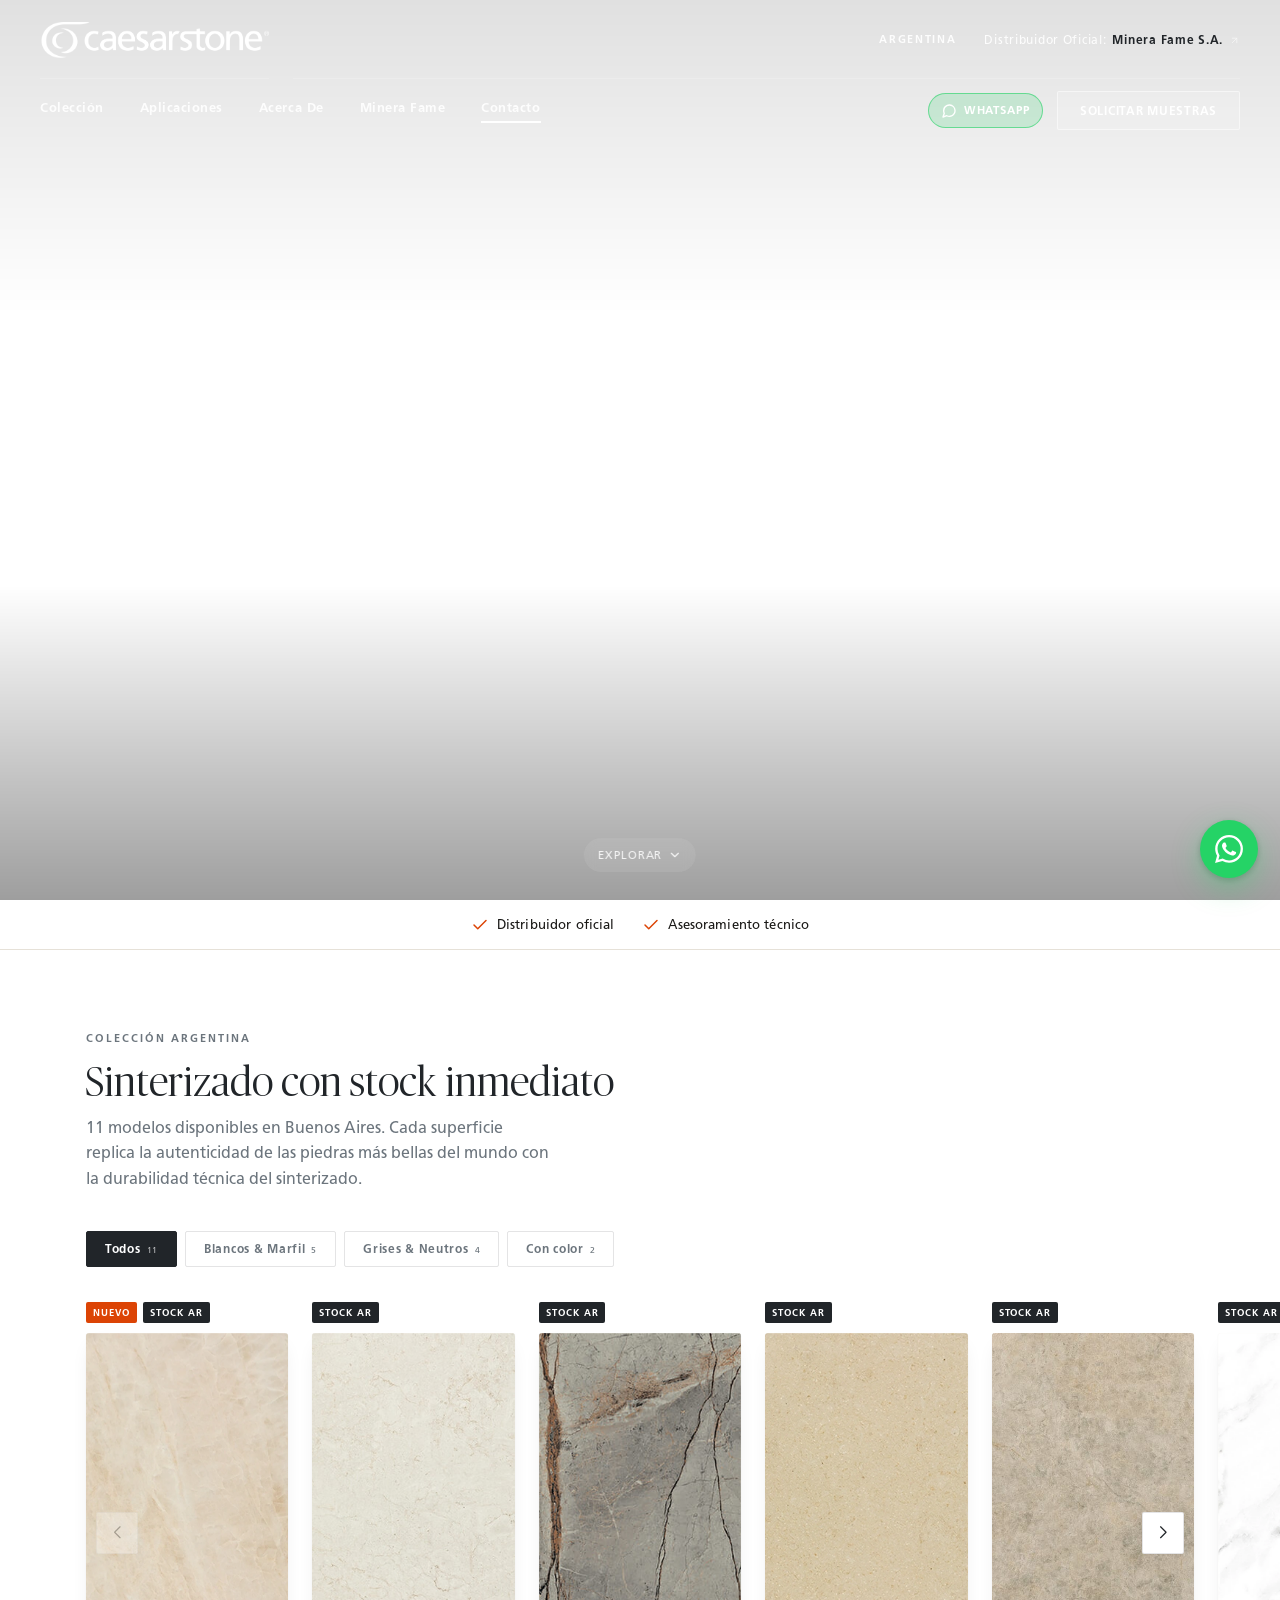
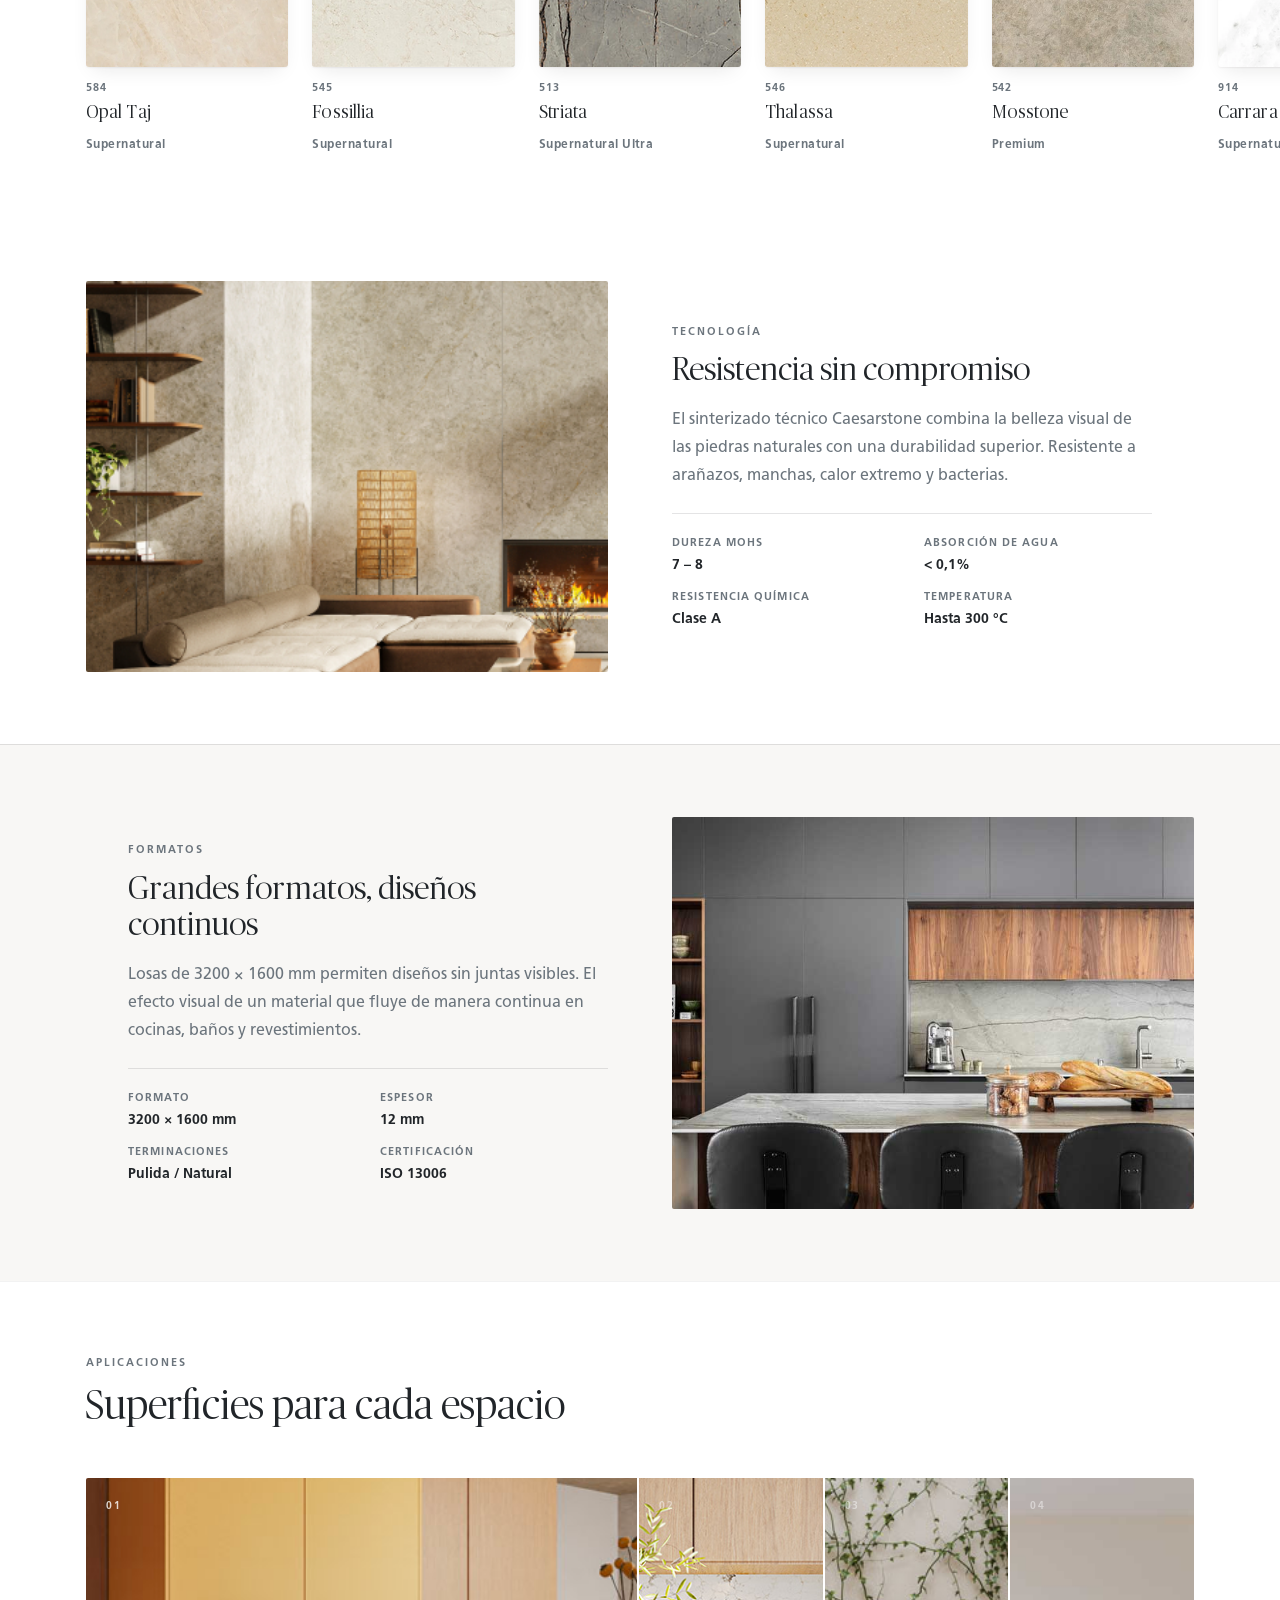
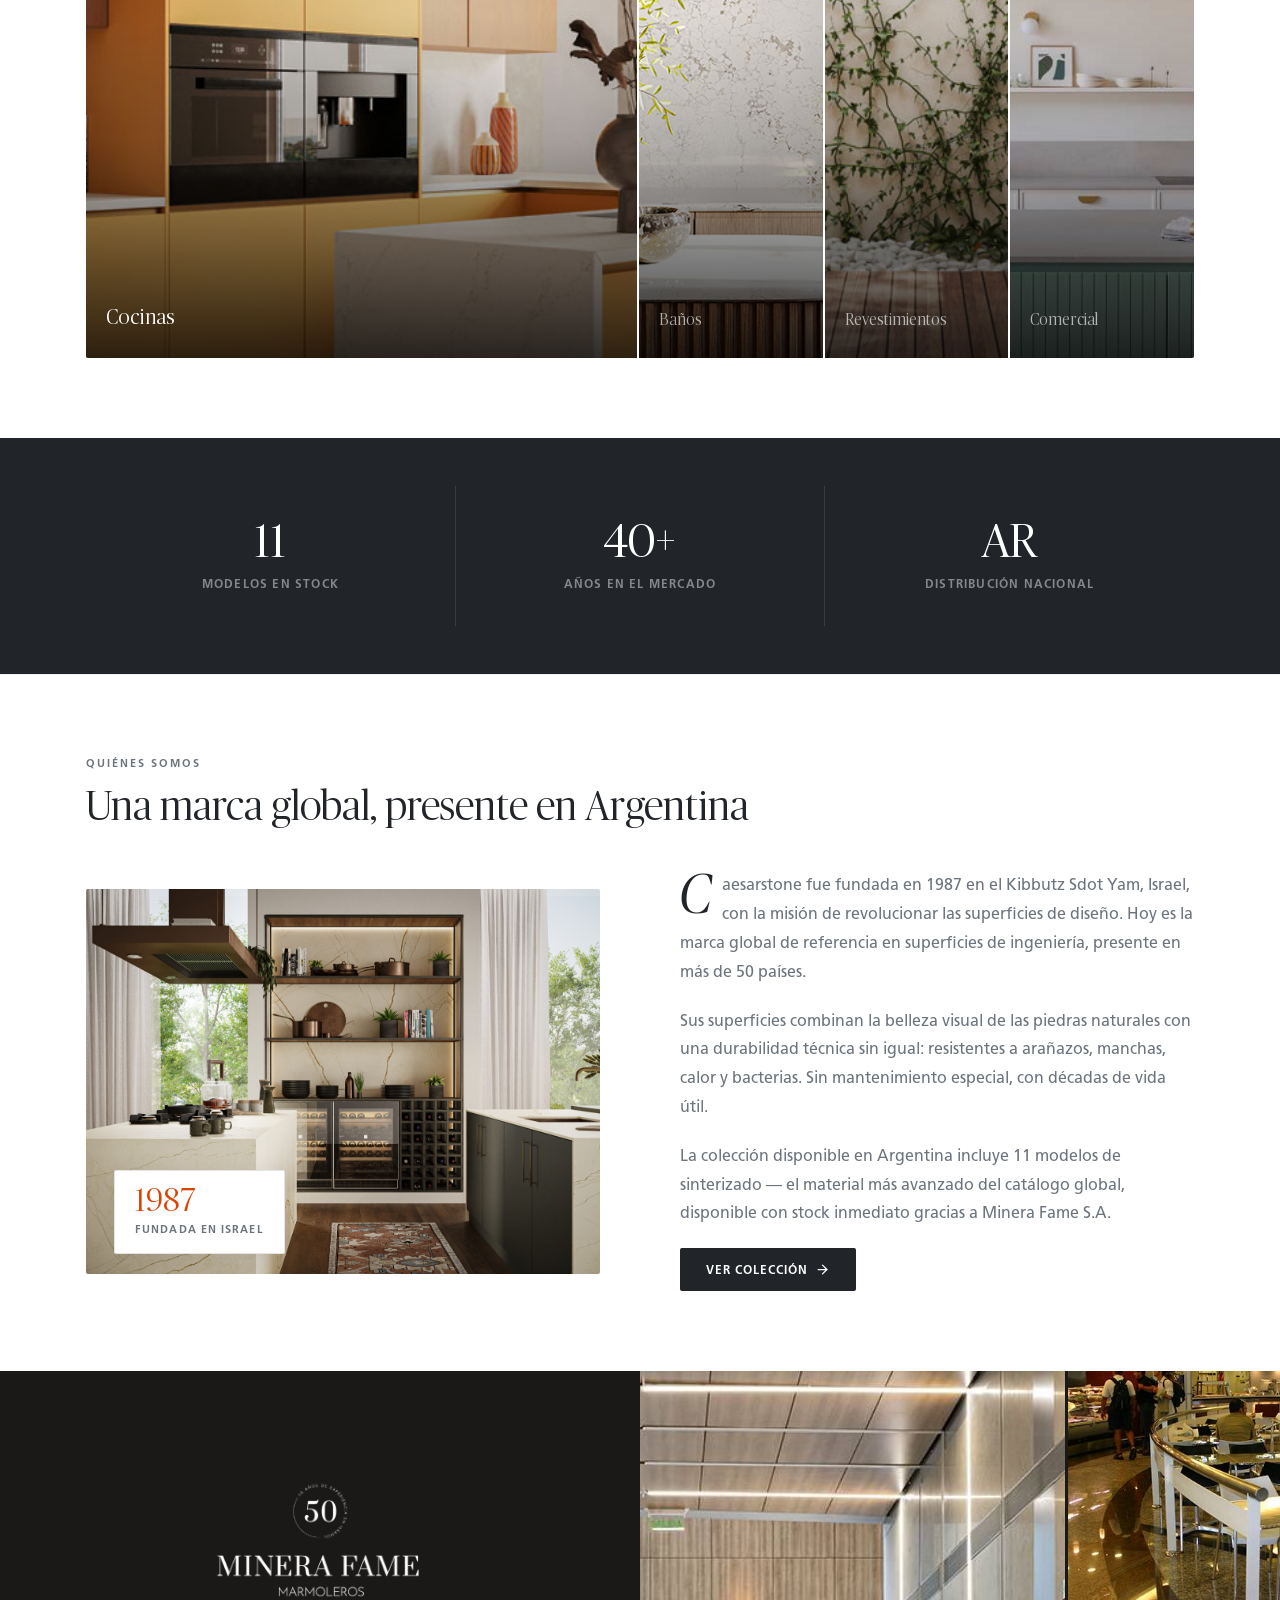
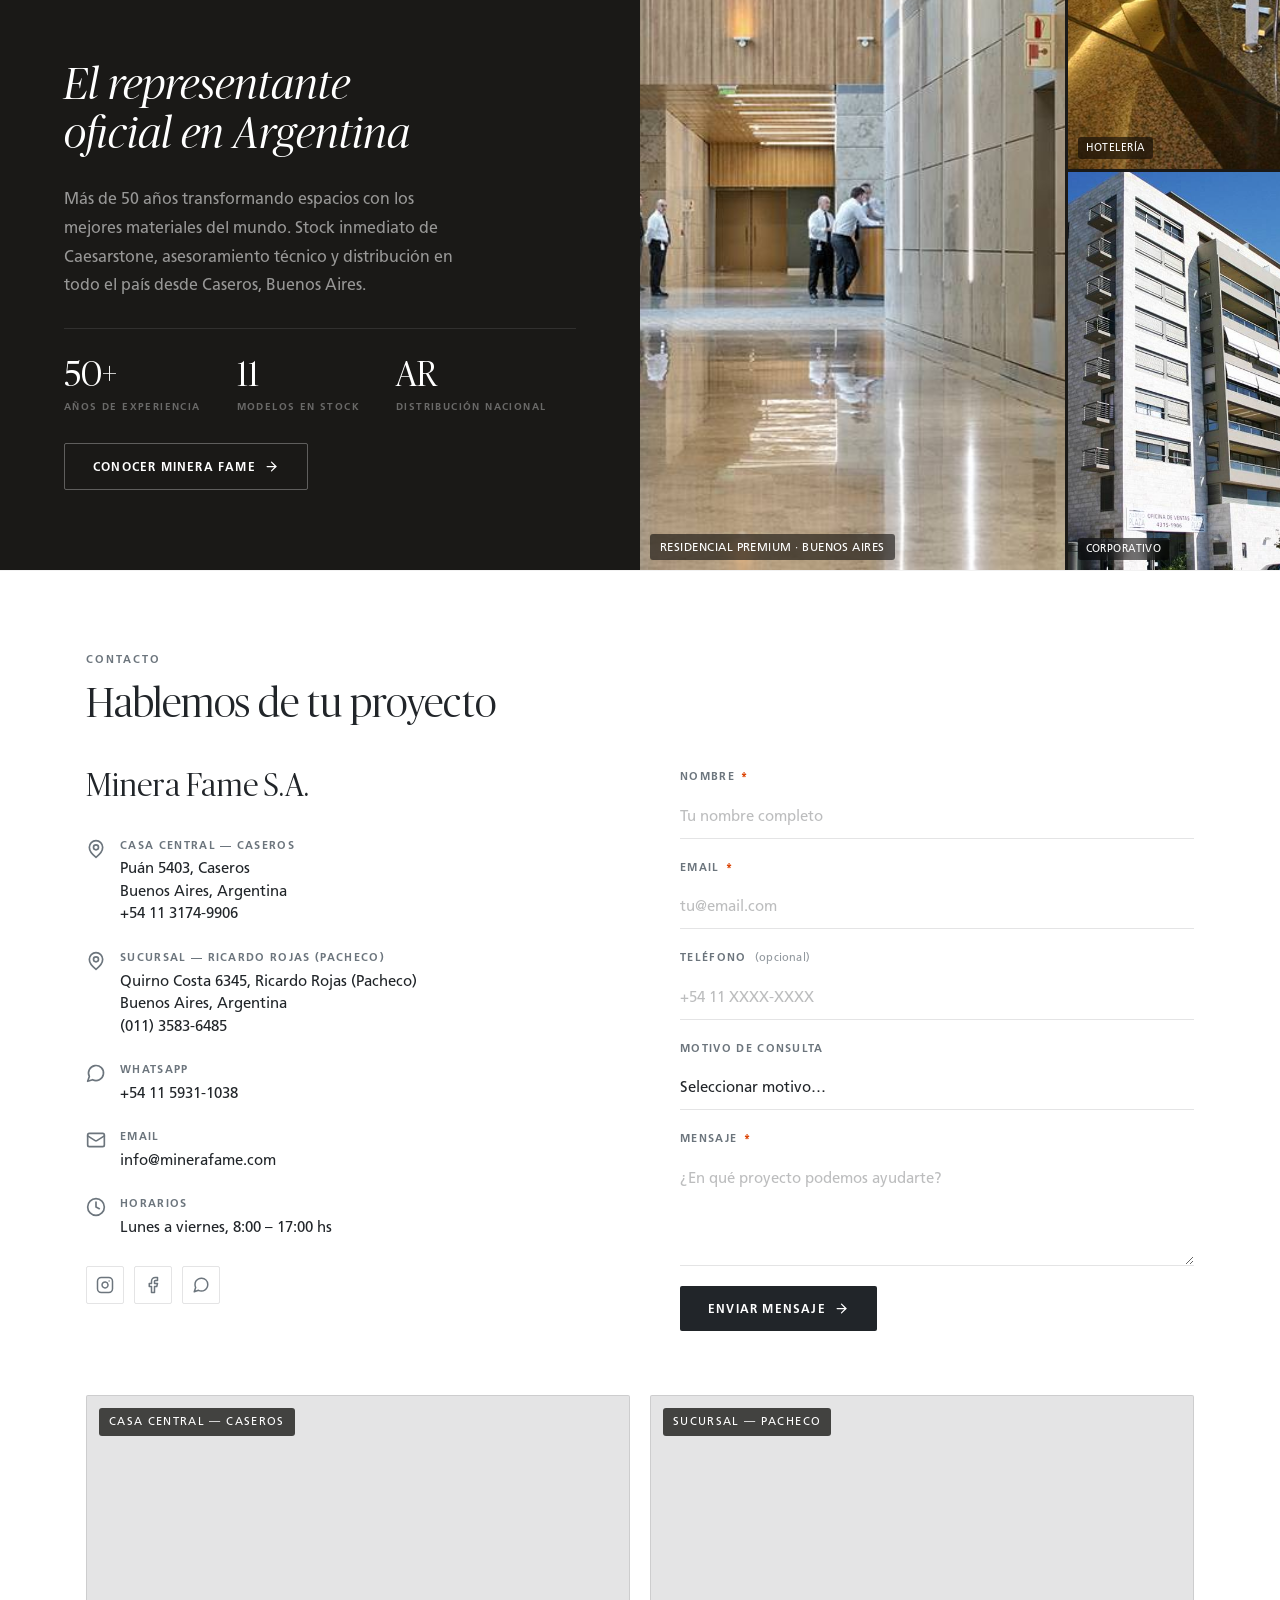
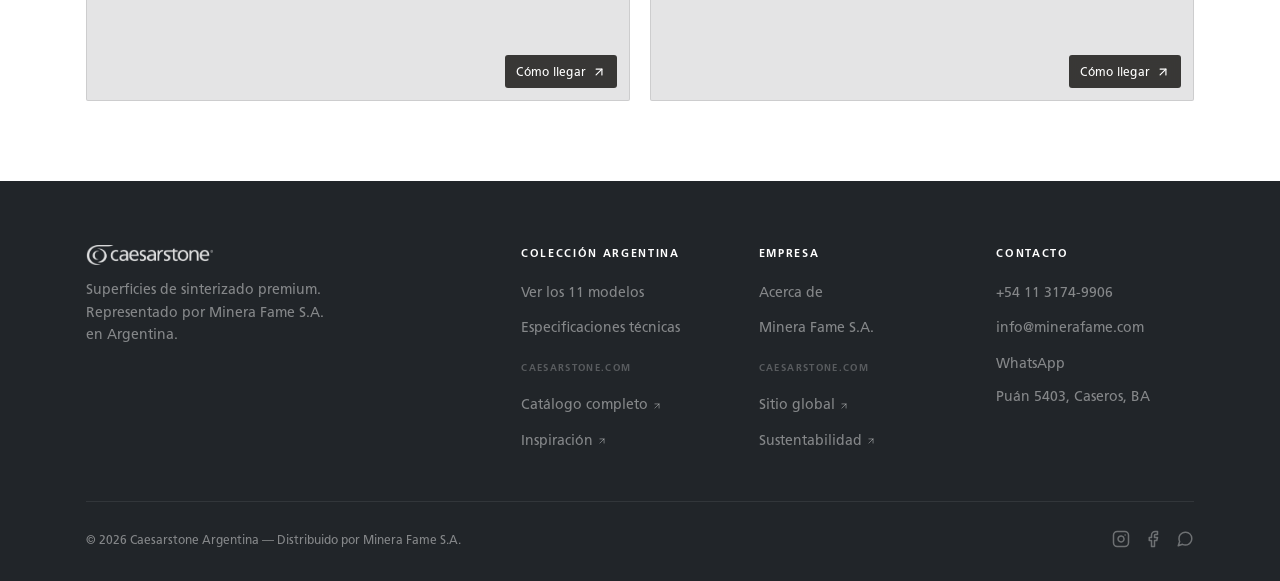
==== index.html @ ba65032e "feat(cms): F1.4/F1.7 data-edit attrs en secciones clave + refactor minera-fame.js CS (index.html): -" ====
<!DOCTYPE html>
<html lang="es">
<head>
  <meta charset="UTF-8">
  <meta name="viewport" content="width=device-width, initial-scale=1.0">
  <title>Caesarstone Argentina — Sinterizado Premium | Minera Fame</title>
  <meta name="description" content="Representante oficial de Caesarstone en Argentina. 11 modelos de sinterizado con stock inmediato. Distribuido por Minera Fame S.A., Buenos Aires.">

  <!-- Canonical -->
  <link rel="canonical" href="https://caesarstone.com.ar/">

  <!-- Open Graph -->
  <meta property="og:site_name" content="Caesarstone Argentina">
  <meta property="og:title" content="Caesarstone Argentina — Sinterizado Premium">
  <meta property="og:description" content="11 modelos de sinterizado Caesarstone con stock inmediato en Buenos Aires. Distribuido por Minera Fame S.A.">
  <meta property="og:type" content="website">
  <meta property="og:url" content="https://caesarstone.com.ar/">
  <meta property="og:image" content="https://caesarstone.com.ar/assets/og/og-caesarstone.jpg">
  <meta property="og:image:width" content="1200">
  <meta property="og:image:height" content="630">
  <meta property="og:image:alt" content="Caesarstone Argentina — Sinterizado Premium">
  <meta property="og:locale" content="es_AR">

  <!-- Twitter Card -->
  <meta name="twitter:card" content="summary_large_image">
  <meta name="twitter:title" content="Caesarstone Argentina — Sinterizado Premium">
  <meta name="twitter:description" content="11 modelos con stock inmediato en Buenos Aires. Distribuido por Minera Fame S.A.">
  <meta name="twitter:image" content="https://caesarstone.com.ar/assets/og/og-caesarstone.jpg">

  <!-- Theme -->
  <meta name="theme-color" content="#1a1917">

  <!-- Favicon -->
  <link rel="icon" href="assets/logos/favicon.svg" type="image/svg+xml">
  <link rel="apple-touch-icon" href="assets/logos/favicon.svg">

  <!-- Preconnect to CDN -->
  <link rel="preconnect" href="https://cdn.jsdelivr.net" crossorigin>
  <link rel="dns-prefetch" href="https://player.vimeo.com">

  <!-- Preload -->
  <link rel="preload" as="font" href="assets/fonts/frutiger-pro/FrutigerLTPro-Roman.woff2" type="font/woff2" crossorigin>
  <link rel="preload" as="font" href="assets/fonts/publico-banner/PublicoBanner.woff2" type="font/woff2" crossorigin>
  <link rel="preload" as="image" href="assets/hero/about-caesarstone.jpg" media="(max-width: 768px)">

  <!-- Swiper CSS -->
  <link rel="stylesheet" href="https://cdn.jsdelivr.net/npm/swiper@11/swiper-bundle.min.css">

  <!-- Custom CSS -->
  <link rel="stylesheet" href="css/styles.css">

  <!-- Schema.org -->
  <script type="application/ld+json">
  {
    "@context": "https://schema.org",
    "@type": "LocalBusiness",
    "name": "Caesarstone Argentina",
    "alternateName": "Minera Fame S.A. — Distribuidor oficial Caesarstone",
    "description": "Representante oficial de Caesarstone en Argentina. 11 modelos de sinterizado premium con stock inmediato.",
    "url": "https://caesarstone.com.ar",
    "logo": "https://caesarstone.com.ar/assets/logos/caesarstone-logo.png",
    "image": "https://caesarstone.com.ar/assets/hero/hero-wildtaj.webp",
    "telephone": "+54-11-5931-1038",
    "email": "info@minerafame.com",
    "priceRange": "$$$",
    "address": {
      "@type": "PostalAddress",
      "streetAddress": "Puán 5403",
      "addressLocality": "Caseros",
      "addressRegion": "Buenos Aires",
      "postalCode": "B1678",
      "addressCountry": "AR"
    },
    "geo": {
      "@type": "GeoCoordinates",
      "latitude": -34.601,
      "longitude": -58.562
    },
    "openingHoursSpecification": [{
      "@type": "OpeningHoursSpecification",
      "dayOfWeek": ["Monday","Tuesday","Wednesday","Thursday","Friday"],
      "opens": "08:00",
      "closes": "17:00"
    }],
    "sameAs": [
      "https://www.instagram.com/marmoleriaminerafame",
      "https://www.facebook.com/MineraFame"
    ]
  }
  </script>

  <!-- Schema.org ItemList — catálogo de 11 modelos Caesarstone -->
  <script type="application/ld+json">
  {
    "@context": "https://schema.org",
    "@type": "ItemList",
    "name": "Catálogo Caesarstone Argentina",
    "description": "11 modelos de sinterizado Caesarstone disponibles con stock inmediato",
    "numberOfItems": 11,
    "itemListElement": [
      { "@type": "ListItem", "position": 1,  "name": "Opal Taj" },
      { "@type": "ListItem", "position": 2,  "name": "Fossillia" },
      { "@type": "ListItem", "position": 3,  "name": "Striata" },
      { "@type": "ListItem", "position": 4,  "name": "Thalassa" },
      { "@type": "ListItem", "position": 5,  "name": "Mosstone" },
      { "@type": "ListItem", "position": 6,  "name": "Carrara Ice" },
      { "@type": "ListItem", "position": 7,  "name": "Isobellia" },
      { "@type": "ListItem", "position": 8,  "name": "Lithic Coin" },
      { "@type": "ListItem", "position": 9,  "name": "Lithic Latte" },
      { "@type": "ListItem", "position": 10, "name": "Beige Ciment" },
      { "@type": "ListItem", "position": 11, "name": "Calcutta Borghini" }
    ]
  }
  </script>

  <!-- Breadcrumb schema -->
  <script type="application/ld+json">
  {
    "@context": "https://schema.org",
    "@type": "BreadcrumbList",
    "itemListElement": [
      { "@type": "ListItem", "position": 1, "name": "Inicio", "item": "https://caesarstone.com.ar/" }
    ]
  }
  </script>
</head>
<body>

<!-- Skip link para accesibilidad -->
<a href="#main-content" class="skip-link">Saltar al contenido</a>

<!-- ── SVG SPRITE (inline) ──────────────────────────────────────────────────── -->
<svg xmlns="http://www.w3.org/2000/svg" style="display:none" aria-hidden="true">
  <symbol id="map-pin" viewBox="0 0 24 24" fill="none" stroke="currentColor" stroke-width="2" stroke-linecap="round" stroke-linejoin="round"><path d="M20 10c0 6-8 12-8 12s-8-6-8-12a8 8 0 0 1 16 0Z"/><circle cx="12" cy="10" r="3"/></symbol>
  <symbol id="phone" viewBox="0 0 24 24" fill="none" stroke="currentColor" stroke-width="2" stroke-linecap="round" stroke-linejoin="round"><path d="M22 16.92v3a2 2 0 0 1-2.18 2 19.79 19.79 0 0 1-8.63-3.07A19.5 19.5 0 0 1 4.69 12 19.79 19.79 0 0 1 1.61 3.36 2 2 0 0 1 3.6 1h3a2 2 0 0 1 2 1.72c.127.96.361 1.903.7 2.81a2 2 0 0 1-.45 2.11L7.91 8.6a16 16 0 0 0 6.29 6.29l.96-.96a2 2 0 0 1 2.11-.45c.907.339 1.85.573 2.81.7A2 2 0 0 1 22 16.92z"/></symbol>
  <symbol id="message-circle" viewBox="0 0 24 24" fill="none" stroke="currentColor" stroke-width="2" stroke-linecap="round" stroke-linejoin="round"><path d="M7.9 20A9 9 0 1 0 4 16.1L2 22Z"/></symbol>
  <symbol id="mail" viewBox="0 0 24 24" fill="none" stroke="currentColor" stroke-width="2" stroke-linecap="round" stroke-linejoin="round"><rect width="20" height="16" x="2" y="4" rx="2"/><path d="m22 7-8.97 5.7a1.94 1.94 0 0 1-2.06 0L2 7"/></symbol>
  <symbol id="clock" viewBox="0 0 24 24" fill="none" stroke="currentColor" stroke-width="2" stroke-linecap="round" stroke-linejoin="round"><circle cx="12" cy="12" r="10"/><polyline points="12 6 12 12 16 14"/></symbol>
  <symbol id="instagram" viewBox="0 0 24 24" fill="none" stroke="currentColor" stroke-width="2" stroke-linecap="round" stroke-linejoin="round"><rect width="20" height="20" x="2" y="2" rx="5" ry="5"/><path d="M16 11.37A4 4 0 1 1 12.63 8 4 4 0 0 1 16 11.37z"/><line x1="17.5" x2="17.51" y1="6.5" y2="6.5"/></symbol>
  <symbol id="facebook" viewBox="0 0 24 24" fill="none" stroke="currentColor" stroke-width="2" stroke-linecap="round" stroke-linejoin="round"><path d="M18 2h-3a5 5 0 0 0-5 5v3H7v4h3v8h4v-8h3l1-4h-4V7a1 1 0 0 1 1-1h3z"/></symbol>
  <symbol id="arrow-right" viewBox="0 0 24 24" fill="none" stroke="currentColor" stroke-width="2" stroke-linecap="round" stroke-linejoin="round"><path d="M5 12h14"/><path d="m12 5 7 7-7 7"/></symbol>
  <symbol id="arrow-up-right" viewBox="0 0 24 24" fill="none" stroke="currentColor" stroke-width="2" stroke-linecap="round" stroke-linejoin="round"><path d="M7 17 17 7"/><path d="M7 7h10v10"/></symbol>
  <symbol id="check" viewBox="0 0 24 24" fill="none" stroke="currentColor" stroke-width="2" stroke-linecap="round" stroke-linejoin="round"><path d="M20 6 9 17l-5-5"/></symbol>
  <symbol id="x" viewBox="0 0 24 24" fill="none" stroke="currentColor" stroke-width="2" stroke-linecap="round" stroke-linejoin="round"><path d="M18 6 6 18"/><path d="m6 6 12 12"/></symbol>
  <symbol id="menu" viewBox="0 0 24 24" fill="none" stroke="currentColor" stroke-width="2" stroke-linecap="round" stroke-linejoin="round"><line x1="4" x2="20" y1="12" y2="12"/><line x1="4" x2="20" y1="6" y2="6"/><line x1="4" x2="20" y1="18" y2="18"/></symbol>
  <symbol id="whatsapp" viewBox="0 0 24 24" fill="none" stroke="currentColor" stroke-width="2" stroke-linecap="round" stroke-linejoin="round"><path d="M21 11.5a8.38 8.38 0 0 1-.9 3.8 8.5 8.5 0 0 1-7.6 4.7 8.38 8.38 0 0 1-3.8-.9L3 21l1.9-5.7a8.38 8.38 0 0 1-.9-3.8 8.5 8.5 0 0 1 4.7-7.6 8.38 8.38 0 0 1 3.8-.9h.5a8.48 8.48 0 0 1 8 8v.5z"/></symbol>
  <symbol id="chevron-down" viewBox="0 0 24 24" fill="none" stroke="currentColor" stroke-width="2" stroke-linecap="round" stroke-linejoin="round"><path d="m6 9 6 6 6-6"/></symbol>
  <symbol id="maximize" viewBox="0 0 24 24" fill="none" stroke="currentColor" stroke-width="2" stroke-linecap="round" stroke-linejoin="round"><path d="M3 9V5a2 2 0 0 1 2-2h4"/><path d="M21 9V5a2 2 0 0 0-2-2h-4"/><path d="M3 15v4a2 2 0 0 0 2 2h4"/><path d="M21 15v4a2 2 0 0 1-2 2h-4"/></symbol>
</svg>

<!-- ── HEADER ────────────────────────────────────────────────────────────────── -->
<header id="header-wrapper" class="headroom headroom--top" role="banner">
  <div id="header">

    <!-- Row 1 left: logo -->
    <div id="header-logo">
      <a href="index.html" class="logo-link" aria-label="Caesarstone Argentina — Inicio">
        <img src="assets/logos/caesarstone-logo.png" alt="caesarstone" class="logo-full" height="26">
      </a>
    </div>

    <!-- Row 1 right: region + partner -->
    <div id="header-general">
      <span class="header-region-badge" data-edit="header.regionBadge">Argentina</span>
      <a class="header-partner-link" data-edit-bind-href="header.partnerLink.href">
        <span data-edit="header.partnerLink.prefix">Distribuidor Oficial:</span>
        <strong data-edit="header.partnerLink.name">Minera Fame S.A.</strong>
        <svg width="11" height="11" aria-hidden="true"><use href="#arrow-up-right"/></svg>
      </a>
    </div>

    <!-- Row 2: main nav + actions -->
    <div id="header-main">
      <nav class="header-nav" aria-label="Navegación principal">
        <a href="#coleccion">Colección</a>
        <a href="#aplicaciones">Aplicaciones</a>
        <a href="#acerca">Acerca de</a>
        <a href="minera-fame.html">Minera Fame</a>
        <a href="#contacto">Contacto</a>
      </nav>
      <div class="header-actions">
        <a target="_blank" rel="noopener" class="btn-header-wa" aria-label="WhatsApp" data-edit-bind-href="header.ctaWhatsapp.href">
          <svg width="16" height="16" aria-hidden="true"><use href="#whatsapp"/></svg>
          <span data-edit="header.ctaWhatsapp.label">WhatsApp</span>
        </a>
        <a class="btn-header-cta" data-edit="header.ctaPrimary.label" data-edit-bind-href="header.ctaPrimary.href">Solicitar muestras</a>
      </div>
    </div>

    <!-- Mobile toggle -->
    <button class="btn" id="mobile-toggle" aria-label="Abrir menú" aria-expanded="false" aria-controls="header-main">
      <svg width="22" height="22"><use href="#menu"/></svg>
    </button>

  </div>
</header>

<!-- ── HERO (Swiper) ─────────────────────────────────────────────────────────── -->
<main id="main-content" role="main">

<section id="hero" aria-label="Introducción">
  <div class="swiper hero-swiper">
    <div class="swiper-wrapper">

      <!-- Slide 1: Video Vimeo 1099102411 (desktop) + MP4 Drive (mobile) -->
      <div class="swiper-slide">
        <div class="hero-slide-bg video-bg">
          <img class="hero-mobile-img" src="assets/hero/about-caesarstone.jpg" width="1778" height="1000" alt="" aria-hidden="true">
          <iframe
            src="https://player.vimeo.com/video/1099102411?background=1&autoplay=1&loop=1&muted=1&playsinline=1"
            frameborder="0"
            allow="autoplay; fullscreen; picture-in-picture"
            title="Caesarstone sinterizado"
            aria-hidden="true"></iframe>
        </div>
        <div class="hold-container">
          <div class="hold-wrapper container">
            <div class="content-layer">
              <div class="content-layer-text">
                <span class="hero-eyebrow-label">Colección Sinterizado</span>
                <div class="title-text">Diseñado<br>para durar</div>
                <a href="#coleccion" class="btn-framed">
                  Ver los 11 modelos
                  <svg width="14" height="14"><use href="#arrow-right"/></svg>
                </a>
              </div>
            </div>
          </div>
        </div>
      </div>

      <!-- Slide 2: Video Vimeo 1091739592 -->
      <div class="swiper-slide">
        <div class="hero-slide-bg video-bg">
          <img class="hero-mobile-img" src="assets/hero/onyxa-render.jpg" width="1920" height="1080" alt="" aria-hidden="true">
          <iframe
            src="https://player.vimeo.com/video/1091739592?background=1&autoplay=1&loop=1&muted=1&playsinline=1"
            frameborder="0"
            allow="autoplay; fullscreen; picture-in-picture"
            title="Caesarstone espacios"
            loading="lazy"
            aria-hidden="true"></iframe>
        </div>
        <div class="hold-container">
          <div class="hold-wrapper container">
            <div class="content-layer">
              <div class="content-layer-text">
                <span class="hero-eyebrow-label">Stock inmediato en Argentina</span>
                <div class="title-text">11 modelos<br>en catálogo</div>
                <a href="#coleccion" class="btn-framed">
                  Ver la colección
                  <svg width="14" height="14"><use href="#arrow-right"/></svg>
                </a>
              </div>
            </div>
          </div>
        </div>
      </div>

      <!-- Slide 3: Imagen fija caesarstone.com -->
      <div class="swiper-slide">
        <div class="hero-slide-bg">
          <img src="assets/hero/ambient-kitchen-1.jpg" alt="Cocina con sinterizado Caesarstone" loading="lazy">
        </div>
        <div class="hold-container">
          <div class="hold-wrapper container">
            <div class="content-layer">
              <div class="content-layer-text">
                <span class="hero-eyebrow-label">Sinterizado técnico premium</span>
                <div class="title-text">La belleza<br>de la piedra</div>
                <a href="#acerca" class="btn-framed">
                  Ver la tecnología
                  <svg width="14" height="14"><use href="#arrow-right"/></svg>
                </a>
              </div>
            </div>
          </div>
        </div>
      </div>

    </div><!-- /swiper-wrapper -->
    <div class="swiper-pagination"></div>
    <div class="swiper-button-next" aria-label="Slide siguiente"></div>
    <div class="swiper-button-prev" aria-label="Slide anterior"></div>
  </div>
  <a href="#coleccion" class="hero-scroll-hint" aria-label="Bajar a la colección">
    <span data-edit="hero.scrollHint">Explorar</span>
    <svg width="14" height="14" aria-hidden="true"><use href="#chevron-down"/></svg>
  </a>
</section>

<!-- ── TRUST STRIP ─────────────────────────────────────────────────────────── -->
<div class="trust-strip" aria-label="Por qué elegirnos">
  <div class="container trust-strip-inner">
    <div class="trust-item">
      <svg width="18" height="18" aria-hidden="true"><use href="#check"/></svg>
      <span data-edit="trustStrip[0].label">Distribuidor oficial</span>
    </div>
    <div class="trust-item">
      <svg width="18" height="18" aria-hidden="true"><use href="#check"/></svg>
      <span data-edit="trustStrip[1].label">Asesoramiento técnico</span>
    </div>
  </div>
</div>

<!-- ── SLIDER SAMPLES (catálogo de 11 modelos) ───────────────────────────────── -->
<section class="slider-samples" id="coleccion" aria-labelledby="coleccion-title">
  <div class="container">

    <div class="section-header" data-reveal>
      <div class="section-eyebrow" data-edit="collection.eyebrow">Colección Argentina</div>
      <h2 class="section-title" id="coleccion-title" data-edit="collection.title">Sinterizado con stock inmediato</h2>
      <p class="section-desc" data-edit="collection.desc">11 modelos disponibles en Buenos Aires. Cada superficie replica la autenticidad de las piedras más bellas del mundo con la durabilidad técnica del sinterizado.</p>
    </div>

    <!-- Filter tabs -->
    <div class="filter-tabs" role="group" aria-label="Filtrar por tono" id="filter-tabs">
      <button class="filter-tab active" data-filter="all"     data-edit="collection.filters[0].label">Todos</button>
      <button class="filter-tab"        data-filter="blanco"  data-edit="collection.filters[1].label">Blancos &amp; Marfil</button>
      <button class="filter-tab"        data-filter="gris"    data-edit="collection.filters[2].label">Grises &amp; Neutros</button>
      <button class="filter-tab"        data-filter="color"   data-edit="collection.filters[3].label">Con color</button>
    </div>

    <!-- Product Swiper — populated by main.js -->
    <div class="swiper product-swiper" id="product-swiper-container">
      <div class="swiper-wrapper" id="product-swiper-wrapper">
        <!-- JS inserts .swiper-slide.stone here -->
      </div>
      <div class="swiper-button-next" aria-label="Productos siguientes"></div>
      <div class="swiper-button-prev" aria-label="Productos anteriores"></div>
    </div>

  </div>
</section>

<!-- ── IMAGE-PARAGRAPH: Características técnicas ────────────────────────────── -->
<div class="image-paragraph" id="aplicaciones">
  <div class="container">
    <div class="ip-row">
      <div class="ip-visual">
        <img src="assets/hero/hero-main.jpg" alt="Resistencia al uso diario" loading="lazy">
      </div>
      <div class="ip-content" data-reveal>
        <div class="section-eyebrow">Tecnología</div>
        <h2 class="ip-title">Resistencia sin compromiso</h2>
        <p class="ip-text">El sinterizado técnico Caesarstone combina la belleza visual de las piedras naturales con una durabilidad superior. Resistente a arañazos, manchas, calor extremo y bacterias.</p>
        <div class="ip-specs">
          <div>
            <div class="ip-spec-label">Dureza Mohs</div>
            <div class="ip-spec-value">7 – 8</div>
          </div>
          <div>
            <div class="ip-spec-label">Absorción de agua</div>
            <div class="ip-spec-value">&lt; 0,1%</div>
          </div>
          <div>
            <div class="ip-spec-label">Resistencia química</div>
            <div class="ip-spec-value">Clase A</div>
          </div>
          <div>
            <div class="ip-spec-label">Temperatura</div>
            <div class="ip-spec-value">Hasta 300 °C</div>
          </div>
        </div>
      </div>
    </div>
  </div>
</div>

<div class="image-paragraph image-paragraph--alt">
  <div class="container">
    <div class="ip-row reverse">
      <div class="ip-visual">
        <img src="assets/hero/ambient-2.jpg" alt="Formato gran escala" loading="lazy">
      </div>
      <div class="ip-content" data-reveal>
        <div class="section-eyebrow">Formatos</div>
        <h2 class="ip-title">Grandes formatos, diseños continuos</h2>
        <p class="ip-text">Losas de 3200 × 1600 mm permiten diseños sin juntas visibles. El efecto visual de un material que fluye de manera continua en cocinas, baños y revestimientos.</p>
        <div class="ip-specs">
          <div>
            <div class="ip-spec-label">Formato</div>
            <div class="ip-spec-value">3200 × 1600 mm</div>
          </div>
          <div>
            <div class="ip-spec-label">Espesor</div>
            <div class="ip-spec-value">12 mm</div>
          </div>
          <div>
            <div class="ip-spec-label">Terminaciones</div>
            <div class="ip-spec-value">Pulida / Natural</div>
          </div>
          <div>
            <div class="ip-spec-label">Certificación</div>
            <div class="ip-spec-value">ISO 13006</div>
          </div>
        </div>
      </div>
    </div>
  </div>
</div>

<!-- ── IMAGE-ACCORDION: Aplicaciones ────────────────────────────────────────── -->
<section class="image-accordion">
  <div class="container">
    <div class="section-header" data-reveal>
      <div class="section-eyebrow">Aplicaciones</div>
      <h2 class="section-title">Superficies para cada espacio</h2>
    </div>

    <div class="accordion-track" id="accordion-track">
      <div class="accordion-panel active">
        <img src="assets/hero/render-kitchen.jpg" alt="Cocinas" loading="lazy">
        <div class="accordion-panel-overlay">
          <div class="accordion-panel-label">Cocinas</div>
        </div>
        <div class="accordion-panel-number">01</div>
      </div>
      <div class="accordion-panel">
        <img src="assets/hero/ambient-4.jpg" alt="Baños" loading="lazy">
        <div class="accordion-panel-overlay">
          <div class="accordion-panel-label">Baños</div>
        </div>
        <div class="accordion-panel-number">02</div>
      </div>
      <div class="accordion-panel">
        <img src="assets/hero/render-space.jpg" alt="Revestimientos" loading="lazy">
        <div class="accordion-panel-overlay">
          <div class="accordion-panel-label">Revestimientos</div>
        </div>
        <div class="accordion-panel-number">03</div>
      </div>
      <div class="accordion-panel">
        <img src="assets/hero/ambient-3.jpg" alt="Comercial" loading="lazy">
        <div class="accordion-panel-overlay">
          <div class="accordion-panel-label">Comercial</div>
        </div>
        <div class="accordion-panel-number">04</div>
      </div>
    </div>
  </div>
</section>

<!-- ── STATS BAR ─────────────────────────────────────────────────────────────── -->
<div class="stats-bar" aria-label="Datos clave">
  <div class="container">
    <div class="stats-grid">
      <div class="stat-item">
        <div class="stat-value" data-count="11" data-suffix="">11</div>
        <div class="stat-label">Modelos en stock</div>
      </div>
      <div class="stat-item">
        <div class="stat-value" data-count="40" data-suffix="+">40+</div>
        <div class="stat-label">Años en el mercado</div>
      </div>
      <div class="stat-item">
        <div class="stat-value">AR</div>
        <div class="stat-label">Distribución nacional</div>
      </div>
    </div>
  </div>
</div>

<!-- ── ABOUT: Caesarstone ────────────────────────────────────────────────────── -->
<section class="about-section" id="acerca" aria-labelledby="about-title">
  <div class="container">
    <div class="section-header" data-reveal>
      <div class="section-eyebrow" data-edit="about.eyebrow">Quiénes somos</div>
      <h2 class="section-title" id="about-title" data-edit="about.title">Una marca global, presente en Argentina</h2>
    </div>

    <div class="about-grid">
      <div class="about-visual">
        <img data-edit="about.img.src" data-edit-bind-alt="about.img.alt" src="assets/hero/isobellia-render.jpg" alt="Superficies Caesarstone" loading="lazy">
        <div class="about-badge">
          <div class="about-badge-value" data-edit="about.badge.value">1987</div>
          <div class="about-badge-label" data-edit="about.badge.label">Fundada en Israel</div>
        </div>
      </div>

      <div class="about-text" data-reveal>
        <p data-edit="about.paragraphs[0]">Caesarstone fue fundada en 1987 en el Kibbutz Sdot Yam, Israel, con la misión de revolucionar las superficies de diseño. Hoy es la marca global de referencia en superficies de ingeniería, presente en más de 50 países.</p>
        <p data-edit="about.paragraphs[1]">Sus superficies combinan la belleza visual de las piedras naturales con una durabilidad técnica sin igual: resistentes a arañazos, manchas, calor y bacterias. Sin mantenimiento especial, con décadas de vida útil.</p>
        <p data-edit="about.paragraphs[2]">La colección disponible en Argentina incluye 11 modelos de sinterizado — el material más avanzado del catálogo global, disponible con stock inmediato gracias a Minera Fame S.A.</p>
        <a class="btn-dark mt-3" data-edit-bind-href="about.cta.href">
          <span data-edit="about.cta.label">Ver colección</span>
          <svg width="15" height="15"><use href="#arrow-right"/></svg>
        </a>
      </div>
    </div>
  </div>
</section>

<!-- ── PARTNER: Minera Fame ──────────────────────────────────────────────────── -->
<section class="partner-section" aria-labelledby="partner-title">
  <div class="partner-inner">

    <!-- Contenido izquierdo -->
    <div class="partner-content" data-reveal>
      <img class="partner-logo-img" loading="lazy" src="assets/logos/minera-fame-50.png" alt="Minera Fame S.A. — 50 años de experiencia" data-edit="partner.logo.src" data-edit-bind-alt="partner.logo.alt">
      <h2 class="partner-heading" id="partner-title" data-edit="partner.headingHtml" data-edit-html>
        El representante<br>oficial en Argentina
      </h2>
      <p class="partner-desc" data-edit="partner.desc">
        Más de 50 años transformando espacios con los mejores materiales del mundo. Stock inmediato de Caesarstone, asesoramiento técnico y distribución en todo el país desde Caseros, Buenos Aires.
      </p>
      <div class="partner-stats">
        <div class="partner-stat">
          <span class="partner-stat-value" data-edit="partner.stats[0].value">50+</span>
          <span class="partner-stat-label" data-edit="partner.stats[0].label">Años de experiencia</span>
        </div>
        <div class="partner-stat">
          <span class="partner-stat-value" data-edit="partner.stats[1].value">11</span>
          <span class="partner-stat-label" data-edit="partner.stats[1].label">Modelos en stock</span>
        </div>
        <div class="partner-stat">
          <span class="partner-stat-value" data-edit="partner.stats[2].value">AR</span>
          <span class="partner-stat-label" data-edit="partner.stats[2].label">Distribución nacional</span>
        </div>
      </div>
      <a class="partner-cta" data-edit-bind-href="partner.cta.href">
        <span data-edit="partner.cta.label">Conocer Minera Fame</span>
        <svg width="15" height="15"><use href="#arrow-right"/></svg>
      </a>
    </div>

    <!-- Mosaico de obras reales -->
    <div class="partner-mosaic">
      <figure class="partner-mosaic-main">
        <img src="assets/projects/w1.jpg" alt="Obra realizada por Minera Fame — Residencial premium" loading="lazy">
        <figcaption class="partner-mosaic-caption">Residencial premium · Buenos Aires</figcaption>
      </figure>
      <div class="partner-mosaic-side">
        <figure class="partner-mosaic-thumb">
          <img src="assets/projects/d3.jpg" alt="Obra realizada por Minera Fame — Hotelería" loading="lazy">
          <figcaption class="partner-mosaic-caption">Hotelería</figcaption>
        </figure>
        <figure class="partner-mosaic-thumb">
          <img src="assets/projects/w3.jpg" alt="Obra realizada por Minera Fame — Corporativo" loading="lazy">
          <figcaption class="partner-mosaic-caption">Corporativo</figcaption>
        </figure>
      </div>
    </div>

  </div>
</section>

<!-- ── CONTACTO ──────────────────────────────────────────────────────────────── -->
<section class="contact-section" id="contacto" aria-labelledby="contacto-title">
  <div class="container">
    <div class="section-header" data-reveal>
      <div class="section-eyebrow">Contacto</div>
      <h2 class="section-title" id="contacto-title">Hablemos de tu proyecto</h2>
    </div>

    <div class="contact-grid">
      <!-- Info -->
      <div data-reveal>
        <h3 class="contact-info-title">Minera Fame S.A.</h3>

        <div class="contact-item">
          <svg class="contact-icon" width="20" height="20"><use href="#map-pin"/></svg>
          <div>
            <div class="contact-label">Casa Central — Caseros</div>
            <div class="contact-value">
              Puán 5403, Caseros<br>
              Buenos Aires, Argentina<br>
              <a href="tel:+541131749906">+54 11 3174-9906</a>
            </div>
          </div>
        </div>

        <div class="contact-item">
          <svg class="contact-icon" width="20" height="20"><use href="#map-pin"/></svg>
          <div>
            <div class="contact-label">Sucursal — Ricardo Rojas (Pacheco)</div>
            <div class="contact-value">
              Quirno Costa 6345, Ricardo Rojas (Pacheco)<br>
              Buenos Aires, Argentina<br>
              <a href="tel:+541135836485">(011) 3583-6485</a>
            </div>
          </div>
        </div>

        <div class="contact-item">
          <svg class="contact-icon" width="20" height="20"><use href="#message-circle"/></svg>
          <div>
            <div class="contact-label">WhatsApp</div>
            <div class="contact-value"><a href="https://wa.me/5491159311038" target="_blank" rel="noopener">+54 11 5931-1038</a></div>
          </div>
        </div>

        <div class="contact-item">
          <svg class="contact-icon" width="20" height="20"><use href="#mail"/></svg>
          <div>
            <div class="contact-label">Email</div>
            <div class="contact-value"><a href="mailto:info@minerafame.com">info@minerafame.com</a></div>
          </div>
        </div>

        <div class="contact-item">
          <svg class="contact-icon" width="20" height="20"><use href="#clock"/></svg>
          <div>
            <div class="contact-label">Horarios</div>
            <div class="contact-value">Lunes a viernes, 8:00 – 17:00 hs</div>
          </div>
        </div>

        <div class="social-links">
          <a href="https://www.instagram.com/marmoleriaminerafame/" target="_blank" rel="noopener" class="social-link" aria-label="Instagram">
            <svg width="18" height="18"><use href="#instagram"/></svg>
          </a>
          <a href="https://www.facebook.com/MineraFame" target="_blank" rel="noopener" class="social-link" aria-label="Facebook">
            <svg width="18" height="18"><use href="#facebook"/></svg>
          </a>
          <a href="https://wa.me/5491159311038" target="_blank" rel="noopener" class="social-link" aria-label="WhatsApp">
            <svg width="18" height="18"><use href="#whatsapp"/></svg>
          </a>
        </div>
      </div>

      <!-- Form -->
      <div data-reveal>
        <!-- Form: configurar Formspree reemplazando FORMSPREE_ID por el ID real.
             Fallback: si el fetch falla (por ejemplo sin ID configurado), se abre el cliente de mail. -->
        <form class="contact-form" id="contact-form"
              action="https://formspree.io/f/FORMSPREE_ID"
              method="POST"
              data-fallback-email="info@minerafame.com"
              novalidate>

          <input type="text" name="_gotcha" class="form-honeypot" tabindex="-1" autocomplete="off">

          <div class="form-group">
            <label class="form-label" for="cf-name">Nombre <span class="form-req">*</span></label>
            <input class="form-control" type="text" id="cf-name" name="name"
                   placeholder="Tu nombre completo" required autocomplete="name">
          </div>

          <div class="form-group">
            <label class="form-label" for="cf-email">Email <span class="form-req">*</span></label>
            <input class="form-control" type="email" id="cf-email" name="email"
                   placeholder="tu@email.com" required autocomplete="email">
          </div>

          <div class="form-group">
            <label class="form-label" for="cf-phone">Teléfono <span class="form-opt">(opcional)</span></label>
            <input class="form-control" type="tel" id="cf-phone" name="phone"
                   placeholder="+54 11 XXXX-XXXX" autocomplete="tel">
          </div>

          <div class="form-group">
            <label class="form-label" for="cf-subject">Motivo de consulta</label>
            <select class="form-control" id="cf-subject" name="subject">
              <option value="" disabled selected>Seleccionar motivo…</option>
              <option>Solicitar muestra</option>
              <option>Consulta por proyecto</option>
              <option>Información técnica</option>
              <option>Cotización</option>
              <option>Otro</option>
            </select>
          </div>

          <div class="form-group">
            <label class="form-label" for="cf-msg">Mensaje <span class="form-req">*</span></label>
            <textarea class="form-control" id="cf-msg" name="message"
                      placeholder="¿En qué proyecto podemos ayudarte?" required></textarea>
          </div>

          <button type="submit" class="btn-submit" id="form-submit-btn">
            Enviar mensaje
            <svg width="15" height="15"><use href="#arrow-right"/></svg>
          </button>

          <div class="form-status" id="form-status" role="alert"></div>
        </form>
      </div>
    </div>

    <div class="contact-maps" data-reveal>
      <div class="contact-map">
        <iframe
          src="https://www.google.com/maps/embed/v1/place?key=AIzaSyDbnCmnHmtigIYiD8jIfeHQv7gW2ANhHD4&q=Puan+5403,+Caseros,+Buenos+Aires"
          title="Ubicación Casa Central — Puán 5403, Caseros"
          loading="lazy"
          allowfullscreen></iframe>
        <div class="contact-map-label">Casa Central — Caseros</div>
        <a class="contact-map-cta"
           href="https://www.google.com/maps/dir/?api=1&destination=Puan+5403,+Caseros,+Buenos+Aires"
           target="_blank" rel="noopener">
          Cómo llegar
          <svg width="14" height="14" aria-hidden="true"><use href="#arrow-up-right"/></svg>
        </a>
      </div>
      <div class="contact-map">
        <iframe
          src="https://www.google.com/maps/embed/v1/place?key=AIzaSyDbnCmnHmtigIYiD8jIfeHQv7gW2ANhHD4&q=Quirno+Costa+6345,+Ricardo+Rojas,+Pacheco,+Buenos+Aires"
          title="Ubicación Sucursal — Quirno Costa 6345, Ricardo Rojas, Pacheco"
          loading="lazy"
          allowfullscreen></iframe>
        <div class="contact-map-label">Sucursal — Pacheco</div>
        <a class="contact-map-cta"
           href="https://www.google.com/maps/dir/?api=1&destination=Quirno+Costa+6345,+Ricardo+Rojas,+Pacheco"
           target="_blank" rel="noopener">
          Cómo llegar
          <svg width="14" height="14" aria-hidden="true"><use href="#arrow-up-right"/></svg>
        </a>
      </div>
    </div>
  </div>
</section>

</main>

<!-- ── WhatsApp FAB ─────────────────────────────────────────────────────────── -->
<a href="https://wa.me/5491159311038?text=Hola%20Minera%20Fame%2C%20quiero%20m%C3%A1s%20informaci%C3%B3n%20sobre%20Caesarstone"
   target="_blank" rel="noopener"
   class="wa-fab"
   aria-label="Escribir por WhatsApp">
  <svg viewBox="0 0 24 24" width="28" height="28" aria-hidden="true">
    <path fill="currentColor" d="M17.472 14.382c-.297-.149-1.758-.867-2.03-.967-.273-.099-.471-.148-.67.15-.197.297-.767.966-.94 1.164-.173.199-.347.223-.644.075-.297-.15-1.255-.463-2.39-1.475-.883-.788-1.48-1.761-1.653-2.059-.173-.297-.018-.458.13-.606.134-.133.298-.347.446-.52.149-.174.198-.298.298-.497.099-.198.05-.372-.025-.521-.075-.149-.669-1.612-.916-2.207-.242-.579-.487-.5-.669-.51-.173-.008-.372-.01-.57-.01-.198 0-.52.074-.792.372-.272.297-1.04 1.016-1.04 2.479 0 1.462 1.065 2.875 1.213 3.074.149.198 2.096 3.2 5.077 4.487.709.306 1.262.489 1.694.625.712.227 1.36.195 1.871.118.571-.085 1.758-.719 2.006-1.413.248-.694.248-1.289.173-1.413-.074-.124-.272-.198-.57-.347m-5.421 7.403h-.004a9.87 9.87 0 0 1-5.031-1.378l-.361-.214-3.741.982.998-3.648-.235-.374a9.86 9.86 0 0 1-1.51-5.26c.001-5.45 4.436-9.884 9.888-9.884 2.64 0 5.122 1.03 6.988 2.898a9.825 9.825 0 0 1 2.893 6.994c-.003 5.45-4.437 9.884-9.885 9.884m8.413-18.297A11.815 11.815 0 0 0 12.05 0C5.495 0 .16 5.335.157 11.892c0 2.096.547 4.142 1.588 5.945L.057 24l6.305-1.654a11.882 11.882 0 0 0 5.683 1.448h.005c6.554 0 11.89-5.335 11.893-11.893a11.821 11.821 0 0 0-3.48-8.413Z"/>
  </svg>
</a>

<!-- ── FOOTER ────────────────────────────────────────────────────────────────── -->
<footer id="footer" role="contentinfo">
  <div class="container">
    <div class="footer-top">
      <div>
        <img class="footer-logo" height="20" src="assets/logos/caesarstone-logo.png" alt="caesarstone" data-edit="footer.logo.src" data-edit-bind-alt="footer.logo.alt">
        <p class="footer-tagline" data-edit="footer.taglineHtml" data-edit-html>Superficies de sinterizado premium.<br>Representado por Minera Fame S.A. en Argentina.</p>
      </div>

      <div>
        <div class="footer-col-title">Colección Argentina</div>
        <ul class="footer-links">
          <li><a href="#coleccion">Ver los 11 modelos</a></li>
          <li><a href="#aplicaciones">Especificaciones técnicas</a></li>
        </ul>
        <div class="footer-col-title footer-col-title--global">caesarstone.com</div>
        <ul class="footer-links">
          <li><a href="https://www.caesarstone.com/color-catalog/" target="_blank" rel="noopener" class="footer-link-external">Catálogo completo <svg width="10" height="10"><use href="#arrow-up-right"/></svg></a></li>
          <li><a href="https://www.caesarstone.com/inspiration/" target="_blank" rel="noopener" class="footer-link-external">Inspiración <svg width="10" height="10"><use href="#arrow-up-right"/></svg></a></li>
        </ul>
      </div>

      <div>
        <div class="footer-col-title">Empresa</div>
        <ul class="footer-links">
          <li><a href="#acerca">Acerca de</a></li>
          <li><a href="minera-fame.html">Minera Fame S.A.</a></li>
        </ul>
        <div class="footer-col-title footer-col-title--global">caesarstone.com</div>
        <ul class="footer-links">
          <li><a href="https://www.caesarstone.com/" target="_blank" rel="noopener" class="footer-link-external">Sitio global <svg width="10" height="10"><use href="#arrow-up-right"/></svg></a></li>
          <li><a href="https://www.caesarstone.com/sustainability/" target="_blank" rel="noopener" class="footer-link-external">Sustentabilidad <svg width="10" height="10"><use href="#arrow-up-right"/></svg></a></li>
        </ul>
      </div>

      <div>
        <div class="footer-col-title">Contacto</div>
        <ul class="footer-links">
          <li><a href="tel:+541131749906">+54 11 3174-9906</a></li>
          <li><a href="mailto:info@minerafame.com">info@minerafame.com</a></li>
          <li><a href="https://wa.me/5491159311038" target="_blank" rel="noopener">WhatsApp</a></li>
          <li>Puán 5403, Caseros, BA</li>
        </ul>
      </div>
    </div>

    <div class="footer-bottom">
      <span class="footer-copy" data-edit="footer.copy">© 2026 Caesarstone Argentina — Distribuido por Minera Fame S.A.</span>
      <div class="footer-social">
        <a href="https://www.instagram.com/marmoleriaminerafame/" target="_blank" rel="noopener" aria-label="Instagram">
          <svg width="18" height="18"><use href="#instagram"/></svg>
        </a>
        <a href="https://www.facebook.com/MineraFame" target="_blank" rel="noopener" aria-label="Facebook">
          <svg width="18" height="18"><use href="#facebook"/></svg>
        </a>
        <a href="https://wa.me/5491159311038" target="_blank" rel="noopener" aria-label="WhatsApp">
          <svg width="18" height="18"><use href="#whatsapp"/></svg>
        </a>
      </div>
    </div>
  </div>
</footer>

<!-- ── PRODUCT MODAL ─────────────────────────────────────────────────────────── -->
<div class="product-modal-overlay" id="product-modal" role="dialog" aria-modal="true" aria-labelledby="modal-name-el">
  <div class="product-modal">
    <button class="modal-close" id="modal-close" aria-label="Cerrar">
      <svg width="15" height="15"><use href="#x"/></svg>
    </button>

    <!-- Stone hero: imagen como fondo con info superpuesta -->
    <div class="modal-stone-hero">
      <img class="modal-stone-img" src="" alt="" id="modal-stone-img">
      <button type="button" class="modal-zoom" id="modal-zoom" aria-label="Ampliar imagen">
        <svg width="16" height="16" aria-hidden="true"><use href="#maximize"/></svg>
      </button>
      <div class="modal-hero-overlay">
        <div class="modal-hero-top">
          <img src="assets/logos/caesarstone-logo.png" alt="Caesarstone" class="modal-cs-logo">
          <div class="modal-hero-collection" id="modal-hero-collection"></div>
        </div>
        <div class="modal-hero-bottom">
          <div class="modal-hero-name-wrap">
            <h2 class="modal-name" id="modal-name-el"></h2>
            <span class="modal-code-inline" id="modal-code-inline"></span>
          </div>
          <p class="modal-desc" id="modal-desc"></p>
        </div>
      </div>
    </div>

    <!-- Descripción visible solo en mobile (en desktop va superpuesta al hero) -->
    <p class="modal-desc-mobile" id="modal-desc-mobile"></p>

    <!-- Panel de specs: replica las 4 columnas del PDF -->
    <div class="modal-specs-panel">

      <!-- Col 1: Procedencia + Espesor + certificaciones -->
      <div class="modal-spec-col">
        <div class="modal-spec-block">
          <div class="modal-spec-label">Procedencia</div>
          <div class="modal-spec-value" id="modal-procedencia"></div>
        </div>
        <div class="modal-spec-block">
          <div class="modal-spec-label">Espesor</div>
          <div class="modal-spec-value">12mm</div>
        </div>
        <div class="modal-certs">
          <span class="modal-cert-badge">NSF</span>
          <span class="modal-cert-badge">ISO</span>
        </div>
      </div>

      <!-- Col 2: Acabado + diagrama de placa -->
      <div class="modal-spec-col">
        <div class="modal-spec-block">
          <div class="modal-spec-label">Acabado</div>
          <div class="modal-spec-value" id="modal-finish"></div>
        </div>
        <div class="modal-size-diagram">
          <div class="modal-size-plate">
            <span class="modal-size-plate-label">Tamaño de<br>placa completa</span>
          </div>
          <div class="modal-size-dims">
            <span class="modal-size-w">1600mm</span>
            <span class="modal-size-h">3200mm</span>
          </div>
        </div>
      </div>

      <!-- Col 3: Características -->
      <div class="modal-spec-col modal-chars-col">
        <div class="modal-spec-label">Características</div>
        <ul class="modal-chars-list" id="modal-chars-list"></ul>
      </div>

      <!-- Col 4: QR + Contacto -->
      <div class="modal-spec-col modal-contact-col">
        <div class="modal-qr-area">
          <img class="modal-qr-img" id="modal-qr-img" src="" alt="QR" width="68" height="68" loading="lazy">
          <p class="modal-qr-label">Escaneá y<br>consultá por<br>WhatsApp</p>
        </div>
        <div class="modal-contact-info">
          <div class="modal-contact-label">Comunícate con ventas</div>
          <div class="modal-contact-phone">
            <svg width="14" height="14"><use href="#whatsapp"/></svg>
            11-3174-9906
          </div>
          <div class="modal-contact-web">MINERAFAME.COM</div>
        </div>
        <div class="modal-contact-actions">
          <a href="#contacto" class="btn-dark modal-cta">
            Solicitar muestra
            <svg width="14" height="14"><use href="#arrow-right"/></svg>
          </a>
          <a href="#" class="modal-caesar-link" id="modal-caesar-link" target="_blank" rel="noopener">
            Ver en caesarstone.com
            <svg width="11" height="11"><use href="#arrow-up-right"/></svg>
          </a>
        </div>
      </div>

    </div>
  </div>
</div>

<!-- ── LIGHTBOX (zoom imagen) ─────────────────────────────────────────────── -->
<div class="stone-lightbox" id="stone-lightbox" role="dialog" aria-modal="true" aria-label="Vista ampliada">
  <button type="button" class="stone-lightbox-close" id="stone-lightbox-close" aria-label="Cerrar">
    <svg width="22" height="22" aria-hidden="true"><use href="#x"/></svg>
  </button>
  <img id="stone-lightbox-img" src="" alt="">
  <div class="stone-lightbox-caption" id="stone-lightbox-caption"></div>
</div>

<!-- ── SCRIPTS ───────────────────────────────────────────────────────────────── -->
<script src="https://cdn.jsdelivr.net/npm/swiper@11/swiper-bundle.min.js"></script>
<script src="https://cdn.jsdelivr.net/npm/gsap@3.12/dist/gsap.min.js" defer></script>
<script src="https://cdn.jsdelivr.net/npm/gsap@3.12/dist/ScrollTrigger.min.js" defer></script>
<script src="js/hydrator.js"></script>
<script src="js/main.js"></script>

</body>
</html>
---- css/styles.css ----
/* ── Caesarstone Argentina — styles.css ── */
/* Stack: Swiper + GSAP + Frutiger LT Pro + Publico Banner */

/* ─── BASE RESET (reemplaza dependencias de Bootstrap) ──────────────────────── */
*, *::before, *::after { box-sizing: border-box; }
html { -webkit-text-size-adjust: 100%; scroll-behavior: smooth; scroll-padding-top: calc(var(--header-height, 80px) + 8px); }
body { margin: 0; line-height: 1.5; -webkit-font-smoothing: antialiased; -moz-osx-font-smoothing: grayscale; }
img, svg, video, iframe { max-width: 100%; display: block; }
a { color: inherit; text-decoration: none; }
h1, h2, h3, h4, h5, h6, p, ul, ol, figure { margin: 0; padding: 0; }
ul, ol { list-style: none; }
button, input, select, textarea { font: inherit; color: inherit; }

/* .ratio — replica el helper de aspect-ratio de Bootstrap (usado por cards de productos) */
.ratio {
  position: relative;
  width: 100%;
}
.ratio::before {
  display: block;
  padding-top: var(--bs-aspect-ratio, 56.25%);
  content: "";
}
.ratio > * {
  position: absolute;
  top: 0;
  left: 0;
  width: 100%;
  height: 100%;
}

/* Container con breakpoints equivalentes a Bootstrap */
.container {
  width: 100%;
  margin-left: auto;
  margin-right: auto;
  padding-left: 16px;
  padding-right: 16px;
}
@media (min-width: 576px)  { .container { max-width: 540px; } }
@media (min-width: 768px)  { .container { max-width: 720px; } }
@media (min-width: 992px)  { .container { max-width: 960px; } }
@media (min-width: 1200px) { .container { max-width: 1140px; } }
@media (min-width: 1400px) { .container { max-width: 1320px; } }

/* Skip link a contenido principal — solo visible al recibir focus */
.skip-link {
  position: absolute;
  top: -100px;
  left: 12px;
  z-index: 9999;
  padding: 0.75rem 1.25rem;
  background: #1a1917;
  color: #fff;
  font-size: 0.875rem;
  font-weight: 600;
  letter-spacing: 0.05em;
  border-radius: 6px;
  text-decoration: none;
  transition: top 180ms ease;
}
.skip-link:focus {
  top: 12px;
  outline: 3px solid #fff;
  outline-offset: 2px;
}

/* Focus visible global — accesibilidad teclado */
:focus-visible {
  outline: 2px solid #9a7a4a;
  outline-offset: 3px;
  border-radius: 2px;
}
button:focus-visible,
a:focus-visible {
  outline-offset: 4px;
}

/* WhatsApp FAB — compartido entre ambas páginas */
.wa-fab {
  position: fixed;
  right: 22px;
  bottom: 22px;
  z-index: 1100;
  width: 58px;
  height: 58px;
  display: flex;
  align-items: center;
  justify-content: center;
  background: #25d366;
  color: #fff;
  border-radius: 50%;
  box-shadow: 0 10px 28px rgba(37,211,102,0.35), 0 2px 6px rgba(0,0,0,0.2);
  transition: transform 200ms cubic-bezier(0.16,1,0.3,1), box-shadow 200ms;
  animation: wa-fab-pulse 2.4s ease-in-out infinite;
}
.wa-fab:hover {
  transform: scale(1.08);
  box-shadow: 0 14px 36px rgba(37,211,102,0.45), 0 2px 8px rgba(0,0,0,0.25);
  color: #fff;
}
.wa-fab:active { transform: scale(0.97); }

@keyframes wa-fab-pulse {
  0%, 100% { box-shadow: 0 10px 28px rgba(37,211,102,0.35), 0 0 0 0 rgba(37,211,102,0.4); }
  50%      { box-shadow: 0 10px 28px rgba(37,211,102,0.35), 0 0 0 14px rgba(37,211,102,0); }
}

@media (max-width: 640px) {
  .wa-fab {
    right: 16px;
    bottom: 16px;
    width: 52px;
    height: 52px;
  }
  .wa-fab svg { width: 24px; height: 24px; }
}

@media (prefers-reduced-motion: reduce) {
  .wa-fab { animation: none; }
}

/* ─── FUENTES REALES de caesarstone.com ────────────────────────────────────── */
@font-face {
  font-family: 'Frutiger LT Pro';
  src: url('../assets/fonts/frutiger-pro/FrutigerLTPro-Light.woff2') format('woff2'),
       url('../assets/fonts/frutiger-pro/FrutigerLTPro-Light.woff')  format('woff');
  font-weight: 300;
  font-style: normal;
  font-display: swap;
}
@font-face {
  font-family: 'Frutiger LT Pro';
  src: url('../assets/fonts/frutiger-pro/FrutigerLTPro-Roman.woff2') format('woff2'),
       url('../assets/fonts/frutiger-pro/FrutigerLTPro-Roman.woff')  format('woff');
  font-weight: 400;
  font-style: normal;
  font-display: swap;
}
@font-face {
  font-family: 'Frutiger LT Pro';
  src: url('../assets/fonts/frutiger-pro/FrutigerLTPro-Bold.woff2') format('woff2'),
       url('../assets/fonts/frutiger-pro/FrutigerLTPro-Bold.woff')  format('woff');
  font-weight: 700;
  font-style: normal;
  font-display: swap;
}
@font-face {
  font-family: 'Publico Banner';
  src: url('../assets/fonts/publico-banner/PublicoBanner.woff2') format('woff2'),
       url('../assets/fonts/publico-banner/PublicoBanner.woff')  format('woff');
  font-weight: 400;
  font-style: normal;
  font-display: swap;
}
@font-face {
  font-family: 'Publico Banner';
  src: url('../assets/fonts/publico-banner/PublicoBanner-Italic.woff2') format('woff2'),
       url('../assets/fonts/publico-banner/PublicoBanner-Italic.woff')  format('woff');
  font-weight: 400;
  font-style: italic;
  font-display: swap;
}

/* ─── DESIGN TOKENS ─────────────────────────────────────────────────────────── */
:root {
  /* Fuentes exactas de caesarstone.com */
  --font-sans:    "Frutiger LT Pro", system-ui, -apple-system, "Segoe UI", Roboto, "Helvetica Neue", Arial, sans-serif;
  --font-display: "Publico Banner", Georgia, "Times New Roman", serif;

  /* Colors — caesarstone.com palette */
  --c-body:       #212529;
  --c-bg:         #ffffff;
  --c-light:      #f8f7f5;
  --c-border:     rgba(33, 37, 41, 0.12);
  --c-border-soft: rgba(33, 37, 41, 0.06);
  --c-muted:      #6c757d;
  --c-accent:     #DC4405;  /* orange-red: caesarstone Pro button color */
  --c-accent-ink: #a83305;  /* hover darker — para texto, evita chillar */
  --c-dark:       #1a1917;

  /* Header */
  --header-height: 80px;

  /* Easing */
  --ease-out: cubic-bezier(0.16, 1, 0.3, 1);
  --dur-fast: 200ms;
  --dur-med:  380ms;
}

/* ─── BASE ──────────────────────────────────────────────────────────────────── */
*, *::before, *::after { box-sizing: border-box; }

html { scroll-behavior: smooth; }

body {
  font-family: var(--font-sans);
  font-size: 1rem;
  line-height: 1.6;
  color: var(--c-body);
  background: var(--c-bg);
  overflow-x: hidden;
}

a { color: inherit; text-decoration: none; }
a:hover { color: inherit; }
img { max-width: 100%; display: block; }
button { cursor: pointer; border: none; background: none; padding: 0; }
ul { list-style: none; margin: 0; padding: 0; }

/* ─── TYPOGRAPHY ────────────────────────────────────────────────────────────── */
h1, h2, h3, h4, h5, h6 {
  font-family: var(--font-display);
  font-weight: 400;
  line-height: 1.15;
  color: var(--c-body);
}

.display-title {
  font-family: var(--font-display);
  font-size: clamp(2.8rem, 6vw, 5.5rem);
  font-weight: 400;
  line-height: 1.05;
}

.section-eyebrow {
  font-size: 0.6875rem;
  font-weight: 700;
  letter-spacing: 0.18em;
  text-transform: uppercase;
  color: var(--c-muted);
  margin-bottom: 0.75rem;
}

.section-title {
  font-family: var(--font-display);
  font-size: clamp(1.75rem, 3.5vw, 2.75rem);
  font-weight: 400;
  line-height: 1.15;
}

.section-header { margin-bottom: 2.5rem; }

/* ─── HEADER ────────────────────────────────────────────────────────────────── */
#header-wrapper {
  position: fixed;
  top: 0; left: 0; right: 0;
  z-index: 1000;
  background: transparent;
  transition: box-shadow var(--dur-med) ease,
              transform var(--dur-med) var(--ease-out);
}

/* Transparent state (on hero) */
#header-wrapper:not(.headroom--not-top) .header-nav a,
#header-wrapper:not(.headroom--not-top) .header-region-badge,
#header-wrapper:not(.headroom--not-top) .header-partner-link,
#header-wrapper:not(.headroom--not-top) #mobile-toggle {
  color: rgba(255,255,255,0.9);
}

#header-wrapper:not(.headroom--not-top) .logo-full {
  filter: brightness(0) invert(1);
}

#header-wrapper:not(.headroom--not-top) .btn-header-cta {
  background: rgba(255,255,255,0.15);
  color: #fff;
  border: 1.5px solid rgba(255,255,255,0.5);
}

#header-wrapper:not(.headroom--not-top) #header-logo,
#header-wrapper:not(.headroom--not-top) #header-general {
  border-bottom-color: rgba(255,255,255,0.18);
}

#header-wrapper:not(.headroom--not-top) .header-nav a::after {
  background: #fff;
}

/* Scrolled state: white background */
#header-wrapper.headroom--not-top {
  background: #fff;
  box-shadow: 0 1px 0 var(--c-border);
}

#header-wrapper.headroom--unpinned {
  transform: translateY(-100%);
}

#header-wrapper.headroom--pinned {
  transform: translateY(0);
}

/* Cuando el menú mobile está abierto, anulamos el transform del header para
   que el hijo position:fixed se dimensione respecto al viewport (y no al
   header-wrapper, que se convertiría en containing block al tener transform) */
#header-wrapper:has(#header-main.open) {
  transform: none !important;
  z-index: 1200;
}

#header {
  display: grid;
  grid-template-columns: auto 1fr;
  grid-template-rows: auto auto;
  max-width: 1320px;
  margin: 0 auto;
  padding: 22px 40px 0;
  row-gap: 0;
  column-gap: 24px;
}

/* Row 1 left: logo */
#header-logo {
  grid-row: 1;
  grid-column: 1;
  display: flex;
  align-items: center;
  padding-bottom: 20px;
  border-bottom: 1px solid var(--c-border);
}

.logo-link {
  display: flex;
  align-items: center;
  text-decoration: none;
}

.logo-full {
  height: 36px;
  width: auto;
  display: block;
  /* El PNG es oscuro — en hero se invierte a blanco */
  transition: filter var(--dur-fast), height var(--dur-med);
}

#header-wrapper.headroom--not-top .logo-full {
  height: 30px;
}

/* Row 1 right: general links + partner label */
#header-general {
  grid-row: 1;
  grid-column: 2;
  display: flex;
  align-items: center;
  justify-content: flex-end;
  gap: 28px;
  padding-bottom: 20px;
  border-bottom: 1px solid var(--c-border);
}

.header-region-badge {
  font-size: 0.6875rem;
  font-weight: 700;
  letter-spacing: 0.15em;
  text-transform: uppercase;
  color: var(--c-muted);
}

.header-partner-link {
  display: inline-flex;
  align-items: center;
  gap: 6px;
  font-size: 0.75rem;
  font-weight: 500;
  letter-spacing: 0.06em;
  color: var(--c-muted);
  transition: color var(--dur-fast);
}

.header-partner-link strong {
  font-weight: 700;
  color: var(--c-body);
}

.header-partner-link svg {
  opacity: 0.65;
  transition: transform var(--dur-fast), opacity var(--dur-fast);
}

.header-partner-link:hover { color: var(--c-body); }
.header-partner-link:hover svg { opacity: 1; transform: translate(1px, -1px); }

/* Row 2: main navigation */
#header-main {
  grid-row: 2;
  grid-column: 1 / span 2;
  display: flex;
  align-items: center;
  justify-content: space-between;
  padding: 12px 0 14px;
}

.header-nav {
  display: flex;
  align-items: center;
  gap: 36px;
}

.header-nav a {
  font-size: 0.8125rem;
  font-weight: 600;
  letter-spacing: 0.04em;
  color: var(--c-body);
  text-transform: capitalize;
  position: relative;
  padding-bottom: 4px;
  transition: color var(--dur-fast);
}

.header-nav a::after {
  content: '';
  position: absolute;
  bottom: 0; left: 0;
  width: 0; height: 1.5px;
  background: var(--c-accent);
  transition: width var(--dur-med) var(--ease-out);
}

.header-nav a:hover::after,
.header-nav a.active::after { width: 100%; }

.header-nav a:hover { color: var(--c-body); }

.nav-divider {
  width: 1px;
  height: 16px;
  background: var(--c-border);
  display: inline-block;
  margin: 0 4px;
  flex-shrink: 0;
}

.nav-external {
  color: var(--c-muted) !important;
  display: inline-flex;
  align-items: center;
  gap: 3px;
}

.nav-external-icon {
  opacity: 0.5;
  transition: opacity var(--dur-fast), transform var(--dur-fast);
  flex-shrink: 0;
}

.nav-external:hover .nav-external-icon {
  opacity: 1;
  transform: translate(1px, -1px);
}

#header-wrapper:not(.headroom--not-top) .nav-external { color: rgba(255,255,255,0.55) !important; }
#header-wrapper:not(.headroom--not-top) .nav-divider { background: rgba(255,255,255,0.2); }

.header-actions {
  display: flex;
  align-items: center;
  gap: 14px;
}

.btn-header-wa {
  display: inline-flex; align-items: center; gap: 0.4rem;
  font-size: 0.72rem; font-weight: 700; letter-spacing: 0.08em; text-transform: uppercase;
  color: #25D366;
  padding: 7px 12px; border-radius: 999px;
  background: rgba(37,211,102,0.08);
  border: 1px solid rgba(37,211,102,0.35);
  transition: background var(--dur-fast), color var(--dur-fast);
}
.btn-header-wa:hover { background: #25D366; color: #fff; }
#header-wrapper:not(.headroom--not-top) .btn-header-wa { color: #fff; background: rgba(37,211,102,0.18); border-color: rgba(37,211,102,0.6); }
#header-wrapper:not(.headroom--not-top) .btn-header-wa:hover { background: #25D366; color: #fff; }

.btn-header-cta {
  font-family: var(--font-sans);
  font-size: 0.75rem;
  font-weight: 700;
  letter-spacing: 0.06em;
  text-transform: uppercase;
  padding: 9px 22px;
  background: var(--c-body);
  color: #fff;
  border-radius: 2px;
  transition: background var(--dur-fast);
}

.btn-header-cta:hover {
  background: var(--c-accent);
  color: #fff;
}

#mobile-toggle {
  display: none;
  width: 40px; height: 40px;
  align-items: center;
  justify-content: center;
  color: var(--c-body);
}

/* Headroom: compact on scroll */
#header-wrapper.headroom--not-top #header {
  padding-top: 14px;
}

#header-wrapper.headroom--not-top #header-logo,
#header-wrapper.headroom--not-top #header-general {
  padding-bottom: 12px;
}

/* ─── HERO ──────────────────────────────────────────────────────────────────── */
#hero {
  min-height: 600px;
  height: 100dvh;
  position: relative;
  overflow: hidden;
}

/* gradient overlay fading hero into white from bottom */
#hero::after {
  content: '';
  position: absolute;
  inset: 0;
  background: linear-gradient(
    to bottom,
    rgba(0,0,0,0.12) 0%,
    transparent 35%,
    transparent 65%,
    rgba(0,0,0,0.38) 100%
  );
  pointer-events: none;
  z-index: 2;
}

.hero-swiper {
  width: 100%;
  height: 100%;
}

.hero-scroll-hint {
  position: absolute;
  left: 50%;
  bottom: 28px;
  transform: translateX(-50%);
  display: inline-flex;
  align-items: center;
  gap: 6px;
  padding: 8px 14px;
  color: rgba(255, 255, 255, 0.85);
  font-family: var(--font-sans);
  font-size: 0.72rem;
  font-weight: 500;
  letter-spacing: 0.08em;
  text-transform: uppercase;
  text-decoration: none;
  border-radius: 999px;
  background: rgba(255, 255, 255, 0.08);
  backdrop-filter: blur(6px);
  -webkit-backdrop-filter: blur(6px);
  z-index: 5;
  transition: color var(--dur-med), background var(--dur-med);
}

.hero-scroll-hint svg {
  animation: hero-scroll-bounce 1.8s ease-in-out infinite;
}

.hero-scroll-hint:hover {
  color: #fff;
  background: rgba(255, 255, 255, 0.14);
}

@keyframes hero-scroll-bounce {
  0%, 100% { transform: translateY(0); }
  50% { transform: translateY(4px); }
}

@media (prefers-reduced-motion: reduce) {
  .hero-scroll-hint svg { animation: none; }
}

@media (max-width: 480px) {
  .hero-scroll-hint { display: none; }
}

.hero-swiper .swiper-slide {
  position: relative;
  overflow: hidden;
}

.hero-slide-bg {
  position: absolute;
  inset: 0;
  z-index: 0;
}

.hero-slide-bg img {
  width: 100%;
  height: 100%;
  object-fit: cover;
  object-position: center;
  transform: scale(1.04);
  transition: transform 6s ease-out;
}

.hero-swiper .swiper-slide-active .hero-slide-bg img {
  transform: scale(1.0);
}

/* Video background (Vimeo embed) */
.hero-slide-bg.video-bg iframe {
  position: absolute;
  top: 50%;
  left: 50%;
  /* mantiene proporción 16:9 y cubre el contenedor */
  width: 177.78vh;   /* 16/9 * 100vh */
  height: 56.25vw;   /* 9/16 * 100vw */
  min-width: 100%;
  min-height: 100%;
  transform: translate(-50%, -50%);
  pointer-events: none;
  border: none;
}

/* Video mobile: oculto por defecto (desktop usa iframe Vimeo). En mobile
   se muestra en lugar del iframe para evitar recorte agresivo del 16:9. */
.hero-slide-bg.video-bg .hero-mobile-img {
  display: none;
}
@media (max-width: 768px) {
  .hero-slide-bg.video-bg iframe { display: none; }
  .hero-slide-bg.video-bg .hero-mobile-img {
    display: block;
    position: absolute;
    inset: 0;
    width: 100%;
    height: 100%;
    object-fit: cover;
    object-position: center;
  }
}

/* El fallback se oculta cuando el iframe está presente (el video cargó) */
.hero-slide-bg.video-bg .video-fallback {
  position: absolute;
  inset: 0;
  z-index: -1;   /* queda detrás del iframe */
}

.hero-slide-bg.video-bg .video-fallback img {
  width: 100%;
  height: 100%;
  object-fit: cover;
}

.hold-container {
  position: absolute;
  inset: 0;
  z-index: 3;
  display: flex;
  align-items: flex-end;
}

.hold-wrapper {
  padding-bottom: clamp(48px, 8vh, 96px);
}

.content-layer-text {
  max-width: 600px;
  color: #fff;
}

.hero-eyebrow-label {
  display: inline-block;
  font-size: 0.6875rem;
  font-weight: 700;
  letter-spacing: 0.18em;
  text-transform: uppercase;
  color: rgba(255,255,255,0.7);
  margin-bottom: 12px;
}

.title-text {
  font-family: var(--font-display);
  font-size: clamp(2.8rem, 6vw, 5.5rem);
  font-weight: 400;
  line-height: 1.05;
  color: #fff;
  margin-bottom: 28px;
}

/* caesarstone.com style: framed button on dark bg */
.btn-framed {
  display: inline-flex;
  align-items: center;
  gap: 8px;
  font-family: var(--font-sans);
  font-size: 0.75rem;
  font-weight: 700;
  letter-spacing: 0.1em;
  text-transform: uppercase;
  padding: 13px 28px;
  border: 1.5px solid rgba(255,255,255,0.6);
  border-radius: 2px;
  color: #fff;
  transition: background var(--dur-fast), border-color var(--dur-fast);
}

.btn-framed:hover {
  background: rgba(255,255,255,0.15);
  border-color: #fff;
  color: #fff;
}

.btn-framed-dark {
  border-color: rgba(33,37,41,0.5);
  color: var(--c-body);
}

.btn-framed-dark:hover {
  background: rgba(33,37,41,0.07);
  border-color: var(--c-body);
  color: var(--c-body);
}

/* Hero Swiper overrides */
.hero-swiper .swiper-button-next,
.hero-swiper .swiper-button-prev {
  color: rgba(255,255,255,0.8);
  width: 48px;
  height: 48px;
  border: 1px solid rgba(255,255,255,0.3);
  border-radius: 2px;
  transition: background var(--dur-fast), border-color var(--dur-fast);
}

.hero-swiper .swiper-button-next::after,
.hero-swiper .swiper-button-prev::after {
  font-size: 14px;
  font-weight: 700;
}

.hero-swiper .swiper-button-next:hover,
.hero-swiper .swiper-button-prev:hover {
  background: rgba(255,255,255,0.1);
  border-color: rgba(255,255,255,0.6);
}

.hero-swiper .swiper-pagination {
  bottom: 28px;
}

.hero-swiper .swiper-pagination-bullet {
  background: rgba(255,255,255,0.5);
  opacity: 1;
  transition: background var(--dur-fast), transform var(--dur-fast);
}

.hero-swiper .swiper-pagination-bullet-active {
  background: #fff;
  transform: scale(1.3);
}

/* ─── SLIDER-SAMPLES (product carousel) ────────────────────────────────────── */
.slider-samples {
  padding: 80px 0 40px;
  background: var(--c-bg);
}

.slider-samples .section-title {
  margin-bottom: 8px;
}

.slider-samples .section-desc {
  font-size: 1rem;
  color: var(--c-muted);
  max-width: 52ch;
  margin-top: 8px;
}

.image-paragraph:first-of-type {
  border-top: 1px solid var(--c-border);
}

.image-paragraph + .image-paragraph {
  border-top: 1px solid var(--c-border);
}

/* Filter tabs — caesarstone style */
.filter-tabs {
  display: flex;
  gap: 8px;
  flex-wrap: wrap;
  margin-bottom: 32px;
}

.filter-tab-count {
  display: inline-block;
  margin-left: 0.25em;
  font-size: 0.72em;
  color: var(--c-muted);
  font-weight: 500;
}
.filter-tab.active .filter-tab-count { color: inherit; opacity: 0.7; }

.filter-tab {
  font-family: var(--font-sans);
  font-size: 0.75rem;
  font-weight: 700;
  letter-spacing: 0.06em;
  padding: 7px 18px;
  border: 1.5px solid var(--c-border);
  border-radius: 2px;
  color: var(--c-muted);
  background: transparent;
  cursor: pointer;
  transition: color var(--dur-fast), border-color var(--dur-fast), background var(--dur-fast);
}

.filter-tab:hover {
  border-color: var(--c-body);
  color: var(--c-body);
}

.filter-tab.active {
  border-color: var(--c-body);
  background: var(--c-body);
  color: #fff;
}

/* Stone card — portrait ratio 275:454 */
.ratio-stone-vertical {
  --bs-aspect-ratio: calc(454 / 275 * 100%);
}

.stone {
  cursor: pointer;
}

.stone-top {
  height: 28px;
  display: flex;
  align-items: center;
  gap: 6px;
  margin-bottom: 6px;
}

.stone .badge {
  font-family: var(--font-sans);
  font-size: 0.6rem;
  font-weight: 700;
  letter-spacing: 0.1em;
  text-transform: uppercase;
  padding: 3px 7px;
  border-radius: 2px;
}

.badge-new {
  background: var(--c-accent);
  color: #fff;
}

.badge-stock {
  background: #212529;
  color: #fff;
}

.thumb-wrap {
  overflow: hidden;
  border-radius: 3px;
  background: var(--c-light);
  position: relative;
  box-shadow: 0 1px 2px rgba(26,25,23,0.06), 0 8px 20px -8px rgba(26,25,23,0.12);
}

.thumb-wrap::after {
  content: '';
  position: absolute;
  inset: 0;
  background: linear-gradient(110deg, rgba(230,225,220,0.35) 8%, rgba(200,195,190,0.55) 18%, rgba(230,225,220,0.35) 33%);
  background-size: 200% 100%;
  animation: skeleton-shimmer 1.4s linear infinite;
  z-index: 0;
  pointer-events: none;
}

.thumb-wrap img {
  z-index: 1;
}

.thumb-wrap.is-loaded::after {
  display: none;
}

@keyframes skeleton-shimmer {
  0%   { background-position: 100% 0; }
  100% { background-position: -100% 0; }
}

@media (prefers-reduced-motion: reduce) {
  .thumb-wrap::after { animation: none; }
}

/* Aspect ratio para las cards verticales del catálogo */
.ratio.ratio-stone-vertical {
  --bs-aspect-ratio: calc(454 / 275 * 100%);
}

.thumb-wrap img {
  position: absolute;
  top: 0; left: 0;
  width: 100%;
  height: 100%;
  object-fit: cover;
  object-position: center;
  transition: transform 0.6s var(--ease-out);
  image-rendering: auto;
  -webkit-backface-visibility: hidden;
  backface-visibility: hidden;
  transform: translateZ(0);
}
.stone:hover .thumb-wrap img { transform: scale(1.04); }

.stone:hover .thumb-wrap img {
  transform: scale(1.04);
}

/* Zoom button (lightbox trigger) */
.stone-zoom {
  position: absolute;
  top: 8px;
  right: 8px;
  z-index: 3;
  width: 34px;
  height: 34px;
  display: inline-flex;
  align-items: center;
  justify-content: center;
  background: rgba(26,25,23,0.72);
  color: #fff;
  border: 1px solid rgba(255,255,255,0.18);
  border-radius: 50%;
  cursor: pointer;
  opacity: 0;
  transform: translateY(-4px);
  transition: opacity 0.2s var(--ease-out), transform 0.2s var(--ease-out), background 0.2s;
  -webkit-tap-highlight-color: transparent;
}
.stone:hover .stone-zoom,
.stone:focus-within .stone-zoom { opacity: 1; transform: translateY(0); }
.stone-zoom:hover { background: rgba(26,25,23,0.95); }
.stone-zoom:focus-visible { outline: 2px solid var(--c-accent); outline-offset: 2px; opacity: 1; transform: translateY(0); }
@media (hover: none) {
  .stone-zoom { opacity: 1; transform: none; }
}

/* Lightbox */
.stone-lightbox {
  position: fixed;
  inset: 0;
  z-index: 9999;
  background: rgba(10,10,10,0.94);
  display: flex;
  align-items: center;
  justify-content: center;
  padding: 24px;
  opacity: 0;
  pointer-events: none;
  transition: opacity 0.25s var(--ease-out);
}
.stone-lightbox.open { opacity: 1; pointer-events: all; }
.stone-lightbox img {
  max-width: 100%;
  max-height: 88vh;
  object-fit: contain;
  border-radius: 4px;
  box-shadow: 0 30px 80px -20px rgba(0,0,0,0.6);
}
.stone-lightbox-caption {
  position: absolute;
  bottom: 18px;
  left: 0; right: 0;
  text-align: center;
  color: #fff;
  font-family: var(--font-sans);
  font-size: 0.78rem;
  letter-spacing: 0.14em;
  text-transform: uppercase;
  opacity: 0.78;
}
.stone-lightbox-close {
  position: absolute;
  top: 18px;
  right: 18px;
  width: 42px;
  height: 42px;
  display: inline-flex;
  align-items: center;
  justify-content: center;
  background: rgba(255,255,255,0.08);
  color: #fff;
  border: 1px solid rgba(255,255,255,0.22);
  border-radius: 50%;
  cursor: pointer;
  transition: background 0.2s;
}
.stone-lightbox-close:hover { background: rgba(255,255,255,0.18); }
.stone-lightbox-close:focus-visible { outline: 2px solid var(--c-accent); outline-offset: 2px; }

.stone-bottom {
  padding-top: 12px;
}

.stone-code {
  display: block;
  font-size: 0.68rem;
  font-weight: 600;
  letter-spacing: 0.08em;
  color: var(--c-muted);
  text-transform: uppercase;
  margin-bottom: 2px;
}

.stone-title {
  display: block;
  font-family: var(--font-display);
  font-size: 1.15rem;
  font-weight: 400;
  letter-spacing: 0.005em;
  color: var(--c-body);
  margin-bottom: 6px;
  padding: 0; border: 0; background: transparent;
  text-align: left; cursor: pointer;
  transition: color var(--dur-fast);
}

.stone:hover .stone-title,
.stone-title:hover,
.stone-title:focus-visible { color: #000; }

.material-name {
  font-size: 0.75rem;
  color: var(--c-muted);
  font-weight: 600;
  letter-spacing: 0.04em;
}

/* Product Swiper overrides */
.product-swiper {
  overflow: visible;
  padding-bottom: 16px;
}

.product-swiper .swiper-button-next,
.product-swiper .swiper-button-prev {
  width: 42px; height: 42px;
  background: #fff;
  border: 1px solid var(--c-border);
  border-radius: 2px;
  color: var(--c-body);
  box-shadow: 0 2px 12px rgba(0,0,0,0.08);
  transition: box-shadow var(--dur-fast), background var(--dur-fast);
}

.product-swiper .swiper-button-next::after,
.product-swiper .swiper-button-prev::after {
  font-size: 12px;
  font-weight: 700;
}

.product-swiper .swiper-button-next:hover,
.product-swiper .swiper-button-prev:hover {
  box-shadow: 0 4px 20px rgba(0,0,0,0.14);
}

.product-swiper .swiper-button-disabled {
  opacity: 0.3;
}

/* ─── IMAGE-PARAGRAPH (feature sections) ───────────────────────────────────── */
.image-paragraph {
  padding: 72px 0;
}

.image-paragraph--alt {
  background: var(--c-light);
}

.image-paragraph .ip-row {
  display: grid;
  grid-template-columns: 1fr 1fr;
  gap: 64px;
  align-items: center;
}

.image-paragraph .ip-row.reverse {
  direction: rtl;
}

.image-paragraph .ip-row.reverse > * {
  direction: ltr;
}

.ip-visual {
  overflow: hidden;
  border-radius: 2px;
  aspect-ratio: 4/3;
}

.ip-visual img {
  width: 100%;
  height: 100%;
  object-fit: cover;
  transition: transform 0.6s var(--ease-out);
}

.ip-visual:hover img {
  transform: scale(1.03);
}

.ip-content {
  max-width: 480px;
}

.ip-number {
  font-family: var(--font-display);
  font-size: clamp(3.5rem, 7vw, 6rem);
  font-weight: 400;
  font-style: italic;
  color: var(--c-border);
  line-height: 1;
  margin-bottom: 16px;
}

.ip-title {
  font-family: var(--font-display);
  font-size: clamp(1.5rem, 2.5vw, 2rem);
  font-weight: 400;
  margin-bottom: 16px;
}

.ip-text {
  color: var(--c-muted);
  line-height: 1.75;
  margin-bottom: 24px;
}

.ip-specs {
  display: grid;
  grid-template-columns: 1fr 1fr;
  gap: 12px 24px;
  padding-top: 20px;
  border-top: 1px solid var(--c-border);
}

.ip-spec-label {
  font-size: 0.6875rem;
  font-weight: 700;
  letter-spacing: 0.1em;
  text-transform: uppercase;
  color: var(--c-muted);
  margin-bottom: 2px;
}

.ip-spec-value {
  font-size: 0.875rem;
  font-weight: 600;
  color: var(--c-body);
}

/* ─── IMAGE-ACCORDION (applications) ───────────────────────────────────────── */
.image-accordion {
  padding: 72px 0 80px;
  background: var(--c-bg);
  border-top: 1px solid var(--c-border-soft);
}

.image-accordion .section-header {
  margin-bottom: 48px;
}

.accordion-track {
  display: flex;
  height: 480px;
  gap: 2px;
  border-radius: 2px;
  overflow: hidden;
}

.accordion-panel {
  flex: 1;
  position: relative;
  overflow: hidden;
  cursor: pointer;
  transition: flex 0.6s var(--ease-out);
  touch-action: manipulation; /* elimina delay de 300ms en tap mobile */
}

.accordion-panel.active {
  flex: 3;
}

.accordion-panel img {
  width: 100%;
  height: 100%;
  object-fit: cover;
  transition: transform 0.6s var(--ease-out);
  pointer-events: none; /* evita que el compositing layer tape paneles adyacentes */
}

.accordion-panel:hover img,
.accordion-panel.active img {
  transform: scale(1.03);
}

.accordion-panel-overlay {
  position: absolute;
  inset: 0;
  /* gradient permanente — siempre cubre la parte inferior */
  background: linear-gradient(to top, rgba(0,0,0,0.78) 0%, rgba(0,0,0,0.18) 45%, transparent 72%);
  display: flex;
  align-items: flex-end;
  padding: 28px 20px;
  pointer-events: none; /* los clicks pasan al panel padre sin fricción */
}

.accordion-panel-label {
  font-family: var(--font-display);
  font-size: 1rem;
  color: rgba(255,255,255,0.65);
  /* siempre visible — sin opacity:0 ni translateY */
  transition: color 0.35s var(--ease-out), font-size 0.4s var(--ease-out);
  overflow: hidden;
  text-overflow: ellipsis;
  white-space: nowrap;
  max-width: 100%;
  line-height: 1.2;
}

.accordion-panel.active .accordion-panel-label,
.accordion-panel:hover .accordion-panel-label {
  font-size: 1.3rem;
  color: #fff;
}

.accordion-panel-number {
  position: absolute;
  top: 20px;
  left: 20px;
  font-size: 0.65rem;
  font-weight: 700;
  letter-spacing: 0.15em;
  text-transform: uppercase;
  color: rgba(255,255,255,0.45);
  pointer-events: none;
  transition: color 0.35s;
}

.accordion-panel.active .accordion-panel-number { color: rgba(255,255,255,0.8); }

/* ─── COMPANY / ABOUT ───────────────────────────────────────────────────────── */
.about-section {
  padding: 80px 0;
  background: var(--c-bg);
  border-top: 1px solid var(--c-border-soft);
}

.about-grid {
  display: grid;
  grid-template-columns: 1fr 1fr;
  gap: 80px;
  align-items: center;
}

.about-visual {
  position: relative;
  border-radius: 2px;
  overflow: hidden;
}

.about-visual img {
  width: 100%;
  aspect-ratio: 4/3;
  object-fit: cover;
}

.about-badge {
  position: absolute;
  bottom: 20px;
  left: 28px;
  background: #fff;
  border: 1px solid var(--c-border);
  border-radius: 2px;
  padding: 14px 20px;
  box-shadow: 0 4px 24px rgba(0,0,0,0.08);
}

.about-badge-value {
  font-family: var(--font-display);
  font-size: 2rem;
  font-weight: 400;
  color: var(--c-accent);
  line-height: 1;
}

.about-badge-label {
  font-size: 0.6875rem;
  font-weight: 700;
  letter-spacing: 0.1em;
  text-transform: uppercase;
  color: var(--c-muted);
  margin-top: 4px;
}

.about-text p {
  color: var(--c-muted);
  line-height: 1.8;
  margin-bottom: 20px;
}

.about-text p:first-of-type::first-letter {
  font-family: var(--font-display);
  font-size: 3.5rem;
  font-weight: 400;
  font-style: italic;
  float: left;
  line-height: 0.82;
  padding-right: 10px;
  color: var(--c-body);
}

/* ── btn-dark (usado en about section) ───────────────────────────── */
.btn-dark {
  display: inline-flex;
  align-items: center;
  gap: 8px;
  font-family: var(--font-sans);
  font-size: 0.75rem;
  font-weight: 700;
  letter-spacing: 0.08em;
  text-transform: uppercase;
  padding: 12px 26px;
  background: var(--c-body);
  color: #fff;
  border-radius: 2px;
  transition: background var(--dur-fast);
  align-self: flex-start;
}

.btn-dark:hover { background: var(--c-accent-ink); color: #fff; }
.btn-dark svg   { width: 15px; height: 15px; }

/* ── Minera Fame partner — rediseño editorial oscuro ─────────────── */
.partner-section {
  background: var(--c-dark);
  overflow: hidden;
}

.partner-inner {
  display: grid;
  grid-template-columns: 1fr 1fr;
  min-height: 580px;
}

.partner-content {
  display: flex;
  flex-direction: column;
  justify-content: center;
  gap: 28px;
  padding: 80px 64px;
}

.partner-logo-img {
  height: clamp(110px, 14vw, 180px);
  width: auto;
  max-width: 100%;
  object-fit: contain;
  align-self: center;
  filter: brightness(0) invert(1);
}

.partner-heading {
  font-family: var(--font-display);
  font-style: italic;
  font-size: clamp(2rem, 3.5vw, 3.25rem);
  font-weight: 400;
  color: #fff;
  line-height: 1.1;
}

.partner-desc {
  color: rgba(255,255,255,0.55);
  line-height: 1.8;
  font-size: 1rem;
  max-width: 44ch;
}

.partner-stats {
  display: flex;
  gap: 36px;
  padding-top: 28px;
  border-top: 1px solid rgba(255,255,255,0.1);
}

.partner-stat {
  display: flex;
  flex-direction: column;
  gap: 6px;
}

.partner-stat-value {
  font-family: var(--font-display);
  font-size: 2.25rem;
  font-weight: 400;
  color: #fff;
  line-height: 1;
}

.partner-stat-label {
  font-size: 0.625rem;
  font-weight: 700;
  letter-spacing: 0.14em;
  text-transform: uppercase;
  color: rgba(255,255,255,0.35);
}

.partner-cta {
  display: inline-flex;
  align-items: center;
  gap: 8px;
  font-family: var(--font-sans);
  font-size: 0.75rem;
  font-weight: 700;
  letter-spacing: 0.1em;
  text-transform: uppercase;
  padding: 13px 28px;
  border: 1.5px solid rgba(255,255,255,0.3);
  border-radius: 2px;
  color: #fff;
  align-self: flex-start;
  transition: border-color var(--dur-fast), background var(--dur-fast);
}

.partner-cta:hover {
  border-color: rgba(255,255,255,0.8);
  background: rgba(255,255,255,0.07);
  color: #fff;
}

.partner-cta svg { width: 15px; height: 15px; }

/* Mosaico de fotos de obras */
.partner-mosaic {
  display: grid;
  grid-template-columns: 2fr 1fr;
  gap: 3px;
  overflow: hidden;
}

.partner-mosaic-main,
.partner-mosaic-thumb {
  position: relative;
  overflow: hidden;
  margin: 0;
}

.partner-mosaic-caption {
  position: absolute;
  left: 10px;
  bottom: 10px;
  padding: 4px 10px;
  background: rgba(0, 0, 0, 0.55);
  color: #fff;
  font-family: var(--font-sans);
  font-size: 0.72rem;
  font-weight: 500;
  letter-spacing: 0.04em;
  text-transform: uppercase;
  border-radius: 3px;
  backdrop-filter: blur(6px);
  -webkit-backdrop-filter: blur(6px);
}

.partner-mosaic-thumb .partner-mosaic-caption {
  font-size: 0.65rem;
  padding: 3px 8px;
}

.partner-mosaic-main img,
.partner-mosaic-thumb img {
  width: 100%;
  height: 100%;
  object-fit: cover;
  transition: transform 0.7s var(--ease-out);
}

.partner-mosaic-main:hover img,
.partner-mosaic-thumb:hover img {
  transform: scale(1.04);
}

.partner-mosaic-side {
  display: flex;
  flex-direction: column;
  gap: 3px;
}

.partner-mosaic-thumb { flex: 1; }

/* ─── STONE EMPTY STATE ──────────────────────────────────────────────────── */
.stone-empty {
  display: flex !important;
  align-items: center;
  justify-content: center;
  min-height: 380px;
  width: 100% !important;
}

.stone-empty-inner {
  text-align: center;
  padding: 48px 24px;
  color: var(--c-muted);
}

.stone-empty-icon {
  font-size: 2rem;
  opacity: 0.35;
  margin-bottom: 12px;
}

.stone-empty-text {
  font-size: 1rem;
  margin-bottom: 18px;
}

.stone-empty-reset {
  display: inline-flex;
  align-items: center;
  gap: 6px;
  padding: 10px 20px;
  background: var(--c-ink, #1a1917);
  color: #fff;
  border: none;
  border-radius: 999px;
  font-size: 0.78rem;
  font-weight: 600;
  letter-spacing: 0.06em;
  text-transform: uppercase;
  cursor: pointer;
  transition: background var(--dur-fast);
}

.stone-empty-reset:hover { background: var(--c-accent, #c96a2c); }

/* ─── TRUST STRIP ────────────────────────────────────────────────────────── */
.trust-strip {
  background: var(--c-paper, #fff);
  border-bottom: 1px solid var(--c-line, #e6e1d8);
  padding: 14px 0;
}

.trust-strip-inner {
  display: flex;
  flex-wrap: wrap;
  justify-content: center;
  align-items: center;
  gap: 14px 28px;
}

.trust-item {
  display: inline-flex;
  align-items: center;
  gap: 8px;
  color: var(--c-ink, #1a1917);
  font-family: var(--font-sans);
  font-size: 0.82rem;
  font-weight: 500;
  letter-spacing: 0.01em;
}

.trust-item svg {
  color: var(--c-accent, #c96a2c);
  flex-shrink: 0;
}

@media (max-width: 640px) {
  .trust-strip { padding: 12px 0; }
  .trust-strip-inner { gap: 10px 18px; }
  .trust-item { font-size: 0.75rem; }
  .trust-item svg { width: 14px; height: 14px; }
}

/* ─── STATS BAR ─────────────────────────────────────────────────────────────── */
.stats-bar {
  background: var(--c-body);
  padding: 48px 0;
}

.stats-grid {
  display: grid;
  grid-template-columns: repeat(3, 1fr);
  gap: 1px;
  background: rgba(255,255,255,0.1);
}

.stat-item {
  background: var(--c-body);
  padding: 32px 40px;
  text-align: center;
}

.stat-value {
  font-family: var(--font-display);
  font-size: 3rem;
  font-weight: 400;
  color: #fff;
  line-height: 1;
  margin-bottom: 8px;
}

.stat-label {
  font-size: 0.75rem;
  font-weight: 700;
  letter-spacing: 0.1em;
  text-transform: uppercase;
  color: rgba(255,255,255,0.45);
}

/* ─── CONTACT ───────────────────────────────────────────────────────────────── */
.contact-section {
  padding: 80px 0;
  background: var(--c-bg);
  border-top: 1px solid var(--c-border-soft);
}

.contact-grid {
  display: grid;
  grid-template-columns: 1fr 1fr;
  gap: 80px;
}

.contact-info-title {
  font-family: var(--font-display);
  font-size: clamp(1.5rem, 2.5vw, 2.25rem);
  margin-bottom: 32px;
}

.contact-item {
  display: flex;
  align-items: flex-start;
  gap: 14px;
  margin-bottom: 24px;
}

.contact-icon {
  width: 20px; height: 20px;
  color: var(--c-muted);
  flex-shrink: 0;
  margin-top: 2px;
}

.contact-label {
  font-size: 0.6875rem;
  font-weight: 700;
  letter-spacing: 0.12em;
  text-transform: uppercase;
  color: var(--c-muted);
  margin-bottom: 3px;
}

.contact-value {
  font-size: 0.9375rem;
  color: var(--c-body);
  line-height: 1.5;
}

.contact-value a {
  color: inherit;
  transition: color var(--dur-fast);
}

.contact-value a:hover { color: var(--c-accent-ink); }

.social-links {
  display: flex;
  gap: 10px;
  margin-top: 28px;
}

.social-link {
  width: 38px; height: 38px;
  display: flex;
  align-items: center;
  justify-content: center;
  border: 1px solid var(--c-border);
  border-radius: 2px;
  color: var(--c-muted);
  transition: border-color var(--dur-fast), color var(--dur-fast);
}

.social-link:hover {
  border-color: var(--c-body);
  color: var(--c-body);
}

.contact-maps {
  display: grid;
  grid-template-columns: 1fr 1fr;
  gap: 1.25rem;
  margin-top: clamp(2.5rem, 5vw, 4rem);
}

.contact-map {
  position: relative;
  border-radius: 2px;
  overflow: hidden;
  aspect-ratio: 16 / 9;
  border: 1px solid var(--c-border);
  background: var(--c-border);
}

.contact-map iframe { width: 100%; height: 100%; border: none; display: block; }

.contact-map-label {
  position: absolute;
  top: 12px;
  left: 12px;
  font-family: var(--font-mono);
  font-size: 0.7rem;
  letter-spacing: 0.12em;
  text-transform: uppercase;
  background: rgba(26,25,23,0.8);
  color: #fff;
  padding: 5px 10px;
  border-radius: 3px;
  backdrop-filter: blur(6px);
  z-index: 2;
  pointer-events: none;
}

.contact-map-cta {
  position: absolute;
  bottom: 12px;
  right: 12px;
  display: inline-flex;
  align-items: center;
  gap: 6px;
  background: rgba(26,25,23,0.85);
  color: #fff;
  padding: 7px 11px;
  border-radius: 3px;
  font-size: 0.75rem;
  font-weight: 500;
  letter-spacing: 0.02em;
  text-decoration: none;
  backdrop-filter: blur(6px);
  transition: background var(--dur-fast), transform var(--dur-fast);
  z-index: 2;
}

.contact-map-cta:hover {
  background: var(--c-accent-ink, #1a1917);
  transform: translateY(-1px);
}

@media (max-width: 900px) {
  .contact-maps { gap: 1rem; }
}

@media (max-width: 640px) {
  .contact-maps { grid-template-columns: 1fr; gap: 0.875rem; }
  .contact-map { aspect-ratio: 16 / 10; }
}

/* Contact Form */
.contact-form {
  display: flex;
  flex-direction: column;
  gap: 20px;
}

.form-group { display: flex; flex-direction: column; gap: 8px; }

.form-label {
  font-size: 0.6875rem;
  font-weight: 700;
  letter-spacing: 0.12em;
  text-transform: uppercase;
  color: var(--c-muted);
}

.form-req {
  color: var(--c-accent, #c96a2c);
  font-weight: 700;
  margin-left: 2px;
}

.form-opt {
  color: var(--c-muted);
  font-weight: 500;
  text-transform: none;
  letter-spacing: 0.02em;
  margin-left: 4px;
  opacity: 0.75;
}

.form-control {
  background: transparent;
  border: none;
  border-bottom: 1px solid var(--c-border);
  border-radius: 0;
  padding: 10px 0;
  font-family: var(--font-sans);
  font-size: 0.9375rem;
  color: var(--c-body);
  outline: none;
  width: 100%;
  transition: border-color var(--dur-fast);
  -webkit-appearance: none;
}

.form-control::placeholder { color: rgba(33,37,41,0.3); }

.form-control:focus {
  border-bottom-color: var(--c-body);
  border-bottom-width: 2px;
  box-shadow: none;
}

textarea.form-control { resize: vertical; min-height: 110px; }

.form-honeypot { display: none !important; }

.btn-submit {
  display: inline-flex;
  align-items: center;
  gap: 8px;
  font-family: var(--font-sans);
  font-size: 0.75rem;
  font-weight: 700;
  letter-spacing: 0.1em;
  text-transform: uppercase;
  padding: 13px 28px;
  background: var(--c-body);
  color: #fff;
  border-radius: 2px;
  cursor: pointer;
  transition: background var(--dur-fast);
  align-self: flex-start;
  border: none;
}

.btn-submit:hover { background: var(--c-accent-ink); }
.btn-submit:disabled { opacity: 0.6; cursor: not-allowed; }
.btn-submit svg { width: 15px; height: 15px; }

.form-status {
  display: none;
  align-items: center;
  gap: 8px;
  font-size: 0.875rem;
}

.form-status.success { display: flex; color: #2a9d5c; }
.form-status.error   { display: flex; color: #c0392b; }
.form-status a { color: inherit; text-decoration: underline; }

.form-control.is-invalid {
  border-color: #c0392b;
  box-shadow: 0 0 0 3px rgba(192,57,43,0.12);
}

.btn-spinner {
  display: inline-block;
  width: 14px;
  height: 14px;
  border: 2px solid rgba(255,255,255,0.35);
  border-top-color: #fff;
  border-radius: 50%;
  animation: btn-spin 0.7s linear infinite;
  vertical-align: -2px;
  margin-right: 6px;
}
@keyframes btn-spin { to { transform: rotate(360deg); } }
.btn-submit.is-loading { pointer-events: none; }

/* ─── FOOTER ────────────────────────────────────────────────────────────────── */
#footer {
  background: var(--c-body);
  padding: 64px 0 32px;
  color: rgba(255,255,255,0.45);
}

.footer-top {
  display: grid;
  grid-template-columns: 2fr 1fr 1fr 1fr;
  gap: 40px;
  padding-bottom: 48px;
  border-bottom: 1px solid rgba(255,255,255,0.08);
  margin-bottom: 28px;
}

.footer-logo {
  height: 20px;
  width: auto;
  filter: brightness(0) invert(1);
  opacity: 0.85;
  margin-bottom: 14px;
  display: block;
}

.footer-tagline {
  font-size: 0.875rem;
  line-height: 1.6;
  max-width: 30ch;
}

.footer-col-title {
  font-size: 0.6875rem;
  font-weight: 700;
  letter-spacing: 0.15em;
  text-transform: uppercase;
  color: #fff;
  margin-bottom: 16px;
}

.footer-links {
  display: flex;
  flex-direction: column;
  gap: 10px;
}

.footer-links a {
  font-size: 0.875rem;
  color: rgba(255,255,255,0.45);
  transition: color var(--dur-fast);
}

.footer-links a:hover { color: #fff; }

.footer-col-title--global {
  margin-top: 20px;
  color: rgba(255,255,255,0.25);
  font-size: 0.6rem;
  letter-spacing: 0.14em;
}

.footer-link-external {
  display: inline-flex;
  align-items: center;
  gap: 4px;
}

.footer-links li:not(:has(a)) {
  font-size: 0.875rem;
}

.footer-bottom {
  display: flex;
  justify-content: space-between;
  align-items: center;
  flex-wrap: wrap;
  gap: 12px;
}

.footer-copy { font-size: 0.75rem; }

.footer-social { display: flex; gap: 14px; }

.footer-social a {
  color: rgba(255,255,255,0.35);
  transition: color var(--dur-fast);
}

.footer-social a:hover { color: #fff; }
.footer-social svg { width: 18px; height: 18px; }

/* ─── PRODUCT MODAL ─────────────────────────────────────────────────────────── */
/* ═══════════════════════════════════════════════════════════════════════════
   PRODUCT MODAL — ficha técnica PDF (etiquetas-muestrario-mármol)
   ═══════════════════════════════════════════════════════════════════════════ */

.product-modal-overlay {
  position: fixed;
  inset: 0;
  z-index: 2000;
  background: rgba(26,25,23,0.7);
  backdrop-filter: blur(6px);
  display: flex;
  align-items: center;
  justify-content: center;
  padding: 20px;
  opacity: 0;
  pointer-events: none;
  transition: opacity 320ms ease;
}
.product-modal-overlay.open { opacity: 1; pointer-events: all; }

/* Card con borde cyan igual que el PDF */
.product-modal {
  background: #fff;
  border: 1.5px solid #5bc5d4;
  border-radius: 14px;
  width: 100%;
  max-width: 960px;
  max-height: 92vh;
  overflow: hidden;
  display: flex;
  flex-direction: column;
  box-shadow: 0 32px 80px -12px rgba(0,0,0,0.38);
  transform: translateY(20px) scale(0.97);
  transition: transform 320ms cubic-bezier(0.16,1,0.3,1);
  position: relative;
}
.product-modal-overlay.open .product-modal { transform: translateY(0) scale(1); }

/* ── Botón cerrar ── */
.modal-close {
  position: absolute;
  top: 12px; right: 12px;
  width: 30px; height: 30px;
  display: flex; align-items: center; justify-content: center;
  background: rgba(255,255,255,0.85);
  border-radius: 50%;
  color: #333;
  z-index: 30;
  transition: background 180ms, transform 180ms;
  cursor: pointer;
}
.modal-close:hover { background: #fff; transform: scale(1.1); }

.modal-zoom {
  position: absolute;
  top: 50%;
  right: 12px;
  bottom: auto;
  transform: translateY(-50%);
  width: 30px; height: 30px;
  display: flex; align-items: center; justify-content: center;
  background: rgba(255,255,255,0.85);
  border: none;
  border-radius: 50%;
  color: #333;
  z-index: 30;
  cursor: pointer;
  transition: background 180ms, transform 180ms;
}
.modal-zoom:hover { background: #fff; transform: translateY(-50%) scale(1.1); }
.modal-zoom:focus-visible { outline: 2px solid var(--c-accent); outline-offset: 2px; }

/* ── HERO — imagen de piedra como fondo ── */
.modal-stone-hero {
  position: relative;
  height: 210px;
  flex-shrink: 0;
  overflow: hidden;
  border-radius: 12px 12px 0 0;
  background: #ccc;
}
.modal-stone-img {
  position: absolute;
  inset: 0;
  width: 100%; height: 100%;
  object-fit: cover;
  object-position: center;
  image-rendering: auto;
  display: block;
}

/* Overlay: oscuro abajo-izquierda para el nombre, oscuro derecha para descripción */
.modal-hero-overlay {
  position: absolute;
  inset: 0;
  display: flex;
  flex-direction: column;
  justify-content: space-between;
  padding: 16px 20px 18px;
  background:
    linear-gradient(to top,  rgba(0,0,0,0.52) 0%, transparent 48%),
    linear-gradient(to left,  rgba(0,0,0,0.28) 0%, transparent 55%);
}

/* Fila superior: logo izq + colección der */
.modal-hero-top {
  display: flex;
  justify-content: space-between;
  align-items: flex-start;
  /* reservamos espacio arriba a la derecha para el botón X de cerrar
     (30px + 12px right + ~8px de aire) */
  padding-right: 50px;
}
.modal-cs-logo {
  height: 20px;
  width: auto;
  filter: brightness(0) invert(1) drop-shadow(0 1px 4px rgba(0,0,0,0.7));
}
.modal-hero-collection {
  display: flex;
  flex-direction: column;
  align-items: flex-end;
  text-align: right;
  color: #fff;
  text-shadow: 0 1px 4px rgba(0,0,0,0.6);
  line-height: 1.15;
}
.modal-hero-collection-label {
  font-family: var(--font-sans);
  font-size: 0.58rem;
  font-weight: 400;
  letter-spacing: 0.22em;
  text-transform: uppercase;
}
.modal-hero-collection-name {
  font-family: var(--font-sans);
  font-size: 0.9rem;
  font-weight: 700;
  letter-spacing: 0.18em;
  text-transform: uppercase;
  margin-top: 2px;
}

/* Fila inferior: nombre izq + descripción der */
.modal-hero-bottom {
  display: flex;
  justify-content: space-between;
  align-items: flex-end;
  gap: 16px;
}
.modal-hero-name-wrap {
  display: flex;
  align-items: baseline;
  gap: 10px;
  flex-shrink: 0;
  max-width: 60%;
}
/* Nombre: tipografía grande, sans-serif light, todo mayúsculas — igual al PDF */
.modal-name {
  font-family: var(--font-sans);
  font-size: clamp(2rem, 5vw, 3.2rem);
  font-weight: 300;
  color: #fff;
  line-height: 1;
  margin: 0;
  letter-spacing: 0.04em;
  text-transform: uppercase;
  text-shadow: 0 2px 10px rgba(0,0,0,0.6), 0 1px 3px rgba(0,0,0,0.4);
}
.modal-code-inline {
  font-family: var(--font-sans);
  font-size: clamp(0.85rem, 1.8vw, 1.05rem);
  font-weight: 300;
  color: rgba(255,255,255,0.85);
  text-shadow: 0 1px 5px rgba(0,0,0,0.55);
  white-space: nowrap;
  flex-shrink: 0;
  letter-spacing: 0.02em;
}
/* Descripción: italic derecha, panel semitransparente */
.modal-desc {
  font-family: var(--font-sans);
  font-size: 0.7rem;
  font-style: italic;
  color: #fff;
  line-height: 1.55;
  text-align: right;
  max-width: 38%;
  text-shadow: 0 1px 4px rgba(0,0,0,0.55);
}

/* ── Descripción mobile (oculta en desktop) ── */
.modal-desc-mobile {
  display: none;
  font-size: 0.8rem;
  font-style: italic;
  color: #555;
  line-height: 1.6;
  padding: 12px 18px 0;
  background: #fff;
}

/* ── SPECS PANEL — 4 columnas con separadores (igual al PDF) ── */
.modal-specs-panel {
  display: grid;
  grid-template-columns: 130px 165px 1fr 195px;
  border-top: 2px solid #5bc5d4;
  background: #fff;
  flex-shrink: 0;
}
.modal-spec-col {
  padding: 16px 14px;
  border-right: 1px solid #ddd;
  display: flex;
  flex-direction: column;
}
.modal-spec-col:last-child { border-right: none; }
.modal-spec-block { margin-bottom: 12px; }

/* Certificaciones NSF / ISO — badges al pie de la Col 1, igual al PDF */
.modal-certs {
  margin-top: auto;
  padding-top: 10px;
  display: flex;
  gap: 6px;
  align-items: center;
}
.modal-cert-badge {
  font-family: var(--font-sans);
  font-size: 0.48rem;
  font-weight: 700;
  letter-spacing: 0.08em;
  color: #7a7a7a;
  border: 1px solid #bbb;
  border-radius: 50%;
  width: 24px;
  height: 24px;
  display: flex;
  align-items: center;
  justify-content: center;
  background: #fff;
}

/* Labels de columna: pequeño, bold, uppercase, gris */
.modal-spec-label {
  font-family: var(--font-sans);
  font-size: 0.6rem;
  font-weight: 700;
  letter-spacing: 0.1em;
  text-transform: uppercase;
  color: #888;
  margin-bottom: 4px;
}
/* Valores: regular, oscuro */
.modal-spec-value {
  font-family: var(--font-sans);
  font-size: 0.8rem;
  color: #1a1917;
  line-height: 1.5;
}

/* Diagrama de placa */
.modal-size-diagram {
  margin-top: 8px;
  display: flex;
  align-items: center;
  gap: 8px;
}
.modal-size-plate {
  width: 40px; height: 52px;
  border: 1.5px solid #aaa;
  border-radius: 1px;
  display: flex; align-items: center; justify-content: center;
  flex-shrink: 0;
}
.modal-size-plate-label {
  font-size: 0.42rem;
  text-align: center;
  color: #999;
  line-height: 1.3;
}
.modal-size-dims { display: flex; flex-direction: column; gap: 3px; }
.modal-size-w, .modal-size-h { font-size: 0.65rem; color: #555; }

/* Características — bullets circulares huecos como en el PDF */
.modal-chars-col .modal-spec-label { margin-bottom: 8px; }
.modal-chars-list {
  list-style: none;
  display: flex;
  flex-direction: column;
  gap: 5px;
}
.modal-chars-list li {
  font-family: var(--font-sans);
  font-size: 0.76rem;
  color: #333;
  padding-left: 15px;
  position: relative;
  line-height: 1.4;
}
.modal-chars-list li em {
  font-style: italic;
  color: #666;
}
.modal-chars-list li::before {
  content: '';
  position: absolute;
  left: 0; top: 5px;
  width: 6px; height: 6px;
  border: 1.5px solid #5bc5d4;
  border-radius: 50%;
}

/* ── Columna 4: QR + Contacto ── */
.modal-contact-col {
  display: flex;
  flex-direction: column;
  gap: 10px;
}

/* Área QR: imagen + texto al lado (igual al PDF) */
.modal-qr-area {
  display: flex;
  align-items: flex-start;
  gap: 8px;
  padding-bottom: 10px;
  border-bottom: 1px solid #ddd;
}
.modal-qr-img {
  flex-shrink: 0;
  border: 1px solid #ddd;
  border-radius: 2px;
  display: block;
}
.modal-qr-label {
  font-family: var(--font-sans);
  font-size: 0.52rem;
  font-weight: 600;
  letter-spacing: 0.04em;
  text-transform: uppercase;
  color: #888;
  line-height: 1.5;
}

/* Info de contacto */
.modal-contact-info { flex-shrink: 0; }
.modal-contact-label {
  font-family: var(--font-sans);
  font-size: 0.6rem;
  font-weight: 700;
  color: #1a1917;
  margin-bottom: 5px;
}
.modal-contact-phone {
  display: flex;
  align-items: center;
  gap: 5px;
  font-family: var(--font-sans);
  font-size: 0.875rem;
  font-weight: 600;
  color: #1a1917;
  margin-bottom: 3px;
}
.modal-contact-phone svg { color: #25d366; flex-shrink: 0; }
.modal-contact-web {
  font-family: var(--font-sans);
  font-size: 0.62rem;
  font-weight: 700;
  letter-spacing: 0.14em;
  color: #888;
  text-align: right;
  margin-top: auto;
  padding-top: 6px;
}

/* Acciones: CTA + link */
.modal-contact-actions {
  display: flex;
  flex-direction: column;
  gap: 7px;
  align-items: flex-start;
  margin-top: auto;
}
.modal-cta {
  font-size: 0.75rem;
  padding: 8px 13px;
  white-space: nowrap;
}
.modal-caesar-link {
  display: inline-flex;
  align-items: center;
  gap: 4px;
  font-size: 0.67rem;
  color: var(--c-muted);
  border-bottom: 1px solid var(--c-border);
  padding-bottom: 1px;
  transition: color 180ms, border-color 180ms;
}
.modal-caesar-link:hover { color: var(--c-body); border-color: var(--c-body); }

/* ─── PRINT — imprimir el modal como ficha física ──────────────────────────── */
@media print {
  @page { size: A4 landscape; margin: 14mm; }

  body > *:not(.product-modal-overlay) { display: none !important; }
  #header-wrapper, #footer, .wa-fab, .skip-link { display: none !important; }

  .product-modal-overlay {
    position: static !important;
    opacity: 1 !important;
    background: none !important;
    backdrop-filter: none !important;
    pointer-events: auto !important;
    display: block !important;
    padding: 0 !important;
  }
  .product-modal {
    max-width: 100% !important;
    max-height: none !important;
    transform: none !important;
    box-shadow: none !important;
    border: 1.5px solid #5bc5d4 !important;
    page-break-inside: avoid;
  }
  .modal-close, .modal-zoom, .modal-cta, .modal-caesar-link, .modal-contact-actions { display: none !important; }
  .modal-stone-hero { height: 280px !important; }
  .modal-stone-img { -webkit-print-color-adjust: exact; print-color-adjust: exact; }
}

/* ─── ANIMATIONS ────────────────────────────────────────────────────────────── */
@keyframes fadeUp {
  from { opacity: 0; transform: translateY(32px); }
  to   { opacity: 1; transform: translateY(0); }
}

/* ─── RESPONSIVE ────────────────────────────────────────────────────────────── */

/* ── 1100px: tablet landscape ──────────────────────────────────────────────── */
@media (max-width: 1100px) {
  #header { padding: 18px 24px 0; }
  .about-grid { gap: 48px; }
  .partner-content { padding: 64px 48px; }
  .header-nav { gap: 24px; }
  .contact-grid { gap: 48px; }
}

/* ── 900px: tablet portrait / mobile nav ───────────────────────────────────── */
@media (max-width: 900px) {
  :root { --header-height: 64px; }

  /* Header always opaque on mobile */
  #header-wrapper:not(.headroom--not-top) .header-nav a,
  #header-wrapper:not(.headroom--not-top) #mobile-toggle { color: var(--c-body); }
  #header-wrapper:not(.headroom--not-top) .logo-full { filter: none; }
  #header-wrapper:not(.headroom--not-top) .btn-header-cta { background: var(--c-body); color: #fff; border: none; }
  #header-wrapper:not(.headroom--not-top) { background: #fff; box-shadow: 0 1px 0 var(--c-border); }

  #header {
    grid-template-columns: 1fr auto;
    grid-template-rows: 1fr;
    padding: 0 20px;
    height: 64px;
    align-items: center;
  }

  #header-logo {
    grid-row: 1;
    grid-column: 1;
    padding-bottom: 0;
    border-bottom: none;
  }

  #header-general { display: none; }

  #header-main {
    display: none;
    grid-row: unset;
    grid-column: unset;
    padding: 0;
  }

  #header-main.open {
    display: flex;
    flex-direction: column;
    align-items: flex-start;
    position: fixed;
    inset: 64px 0 0 0;
    background: #fff;
    padding: 24px 24px 40px;
    z-index: 999;
    gap: 0;
    border-top: 1px solid var(--c-border);
    overflow-y: auto;
  }

  #header-main.open .header-nav {
    flex-direction: column;
    align-items: flex-start;
    gap: 0;
    width: 100%;
  }

  /* Divider → horizontal line between local and global links */
  #header-main.open .nav-divider {
    width: 100%;
    height: 1px;
    margin: 8px 0;
    display: block;
    background: var(--c-border);
  }

  #header-main.open .header-nav a,
  #header-main.open .header-nav .nav-external {
    font-size: 1.125rem;
    padding: 14px 0;
    border-bottom: 1px solid var(--c-border);
    width: 100%;
    display: flex;
    align-items: center;
    gap: 6px;
    color: var(--c-body) !important;
  }

  #header-main.open .header-nav a::after { display: none; }

  /* "Solicitar muestras" CTA visible in mobile menu */
  #header-main.open .header-actions {
    display: flex;
    width: 100%;
    padding-top: 24px;
  }

  #header-main.open .btn-header-cta {
    width: 100%;
    text-align: center;
    justify-content: center;
  }

  .header-actions { display: none; }

  #mobile-toggle {
    display: flex;
    grid-row: 1;
    grid-column: 2;
  }

  #hero { margin-top: 64px; height: calc(100dvh - 64px); }

  /* Section padding reduction */
  .slider-samples          { padding: 48px 0 28px; }
  .image-paragraph         { padding: 48px 0; }
  .image-accordion         { padding: 48px 0 56px; }
  .about-section           { padding: 56px 0; }
  .contact-section         { padding: 56px 0; }
  .stats-bar               { padding: 36px 0; }

  /* 1-column grids */
  .image-paragraph .ip-row,
  .about-grid,
  .contact-grid {
    grid-template-columns: 1fr;
    gap: 36px;
  }

  .image-paragraph .ip-row.reverse { direction: ltr; }
  .ip-content { max-width: 100%; }

  .partner-inner { grid-template-columns: 1fr; }
  .partner-mosaic { height: 320px; order: -1; }
  .partner-content { padding: 48px 24px; gap: 22px; }

  .accordion-track { height: 300px; }

  .stats-grid { grid-template-columns: repeat(3, 1fr); }
  .stat-item { padding: 24px 16px; }

  .section-header { margin-bottom: 2rem; }

  /* ── Modal ≤900px: 4 cols → 2 cols + chars full + contact full ── */
  .product-modal { max-width: 100%; max-height: 94dvh; overflow-y: auto; }
  .modal-stone-hero { height: 200px; }
  .modal-hero-overlay { padding: 14px 18px 16px; }
  .modal-hero-name-wrap { max-width: 100%; flex-wrap: wrap; row-gap: 2px; }
  .modal-name { font-size: clamp(1.7rem, 6vw, 2.4rem); letter-spacing: 0.03em; }
  /* Colección: más chica en tablet */
  .modal-hero-collection-label { font-size: 0.5rem; }
  .modal-hero-collection-name  { font-size: 0.75rem; letter-spacing: 0.16em; }
  /* Descripción: ocultar del hero, mostrar debajo */
  .modal-desc { display: none !important; }
  .modal-desc-mobile {
    display: block;
    padding: 14px 18px 4px;
    font-size: 0.82rem;
    line-height: 1.55;
  }
  /* Specs: 2x2 */
  .modal-specs-panel { grid-template-columns: 1fr 1fr; }
  .modal-chars-col  { grid-column: span 2; border-top: 1px solid #ddd; border-right: none; }
  .modal-contact-col { grid-column: span 2; border-top: 1px solid #ddd; border-right: none; }
  /* QR: fila con info al lado */
  .modal-qr-area { flex-direction: row; align-items: center; }
  .modal-contact-col {
    display: grid;
    grid-template-columns: 1fr 1fr;
    gap: 16px 20px;
    align-items: start;
  }
  .modal-qr-area { grid-column: 1; padding-bottom: 0; border-bottom: none; }
  .modal-contact-info { grid-column: 2; text-align: right; }
  .modal-contact-web { text-align: right; }
  .modal-contact-phone { justify-content: flex-end; }
  .modal-contact-actions { grid-column: 1 / -1; flex-direction: row; flex-wrap: wrap; gap: 10px; align-items: center; margin-top: 4px; }
  .modal-cta { flex: 1 1 auto; min-width: 160px; justify-content: center; }
}

/* ── 640px: large phones ────────────────────────────────────────────────────── */
@media (max-width: 640px) {
  .title-text { font-size: clamp(2rem, 10vw, 3rem); }

  .slider-samples          { padding: 36px 0 20px; }
  .image-paragraph         { padding: 36px 0; }
  .image-accordion         { padding: 36px 0 40px; }
  .about-section           { padding: 40px 0; }
  .contact-section         { padding: 40px 0; }
  .stats-bar               { padding: 28px 0; }
  #footer                  { padding: 48px 0 24px; }

  /* Stats */
  .stats-grid { grid-template-columns: 1fr; gap: 0; }
  .stat-item { padding: 20px 24px; text-align: left; }
  .stat-value { font-size: 2.5rem; }

  /* Partner */
  .partner-stats { gap: 20px; flex-wrap: wrap; }
  .partner-stat-value { font-size: 1.75rem; }
  .partner-mosaic { height: 260px; }

  /* Accordion: 2×2 grid with visible captions */
  .accordion-track {
    display: grid;
    grid-template-columns: 1fr 1fr;
    gap: 8px;
    height: auto;
  }
  .accordion-panel {
    flex: none !important;
    height: auto;
    aspect-ratio: 1;
  }
  .accordion-panel-label {
    opacity: 1 !important;
    font-size: 0.95rem !important;
  }
  .accordion-panel img { opacity: 1 !important; }

  /* About drop-cap: disable on small screens to avoid layout issues */
  .about-text p:first-of-type::first-letter {
    font-size: 2.5rem;
    padding-right: 6px;
  }

  /* ── Modal ≤640px ── */
  .product-modal-overlay { padding: 10px; }
  .product-modal { max-height: 95dvh; overflow-y: auto; border-radius: 12px; }
  .modal-close { top: 10px; right: 10px; width: 28px; height: 28px; }
  .modal-zoom { top: 50%; bottom: auto; right: 10px; width: 28px; height: 28px; transform: translateY(-50%); }
  .modal-stone-hero { height: 170px; border-radius: 10px 10px 0 0; }
  .modal-hero-overlay { padding: 12px 14px 14px; }
  .modal-name { font-size: clamp(1.4rem, 7vw, 1.85rem); letter-spacing: 0.03em; }
  .modal-code-inline { font-size: 0.85rem; }
  .modal-hero-name-wrap { gap: 8px; }
  /* Colección arriba-derecha, más sobria */
  .modal-hero-collection-label { font-size: 0.48rem; letter-spacing: 0.18em; }
  .modal-hero-collection-name  { font-size: 0.68rem; letter-spacing: 0.14em; margin-top: 1px; }
  .modal-cs-logo { height: 17px; }
  .modal-desc-mobile { padding: 12px 14px 4px; font-size: 0.78rem; }
  .modal-hero-bottom { justify-content: flex-start; flex-wrap: wrap; gap: 6px; }
  /* Specs 2+2 */
  .modal-spec-col { padding: 14px 12px; }
  .modal-spec-label { font-size: 0.55rem; }
  .modal-spec-value { font-size: 0.78rem; }
  .modal-chars-list li { font-size: 0.75rem; }
  .modal-cert-badge { width: 22px; height: 22px; font-size: 0.45rem; }
  /* Contact col layout */
  .modal-contact-col { gap: 14px; padding: 14px 12px; }
  .modal-qr-img { width: 60px; height: 60px; }
  .modal-qr-label { font-size: 0.48rem; }

  /* Globals */
  .btn-submit { width: 100%; justify-content: center; align-self: stretch; }

  /* Hero swiper arrows: hide on mobile (touch swipe used instead) */
  .hero-swiper .swiper-button-next,
  .hero-swiper .swiper-button-prev { display: none; }

  /* Footer: 2 cols */
  .footer-top {
    grid-template-columns: 1fr 1fr;
    gap: 28px;
    padding-bottom: 32px;
  }
  .footer-bottom { flex-direction: column; align-items: flex-start; gap: 16px; }

  /* Image paragraph */
  .ip-visual { aspect-ratio: 3/2; }
  .ip-number { font-size: 3rem; margin-bottom: 8px; }
}

/* ── 480px: phones ──────────────────────────────────────────────────────────── */
@media (max-width: 480px) {
  .container { padding-left: 16px; padding-right: 16px; }

  .title-text { font-size: clamp(1.8rem, 9vw, 2.6rem); }
  .section-title { font-size: clamp(1.4rem, 6vw, 2rem); }

  .slider-samples          { padding: 28px 0 16px; }
  .image-paragraph         { padding: 28px 0; }
  .image-accordion         { padding: 28px 0 32px; }
  .about-section           { padding: 32px 0; }
  .contact-section         { padding: 32px 0; }

  /* Footer: single column */
  .footer-top { grid-template-columns: 1fr; gap: 24px; }

  /* Partner */
  .partner-content { padding: 36px 16px; gap: 18px; }
  .partner-mosaic { height: 220px; }
  .partner-stats { flex-wrap: wrap; gap: 16px; }
  .partner-stat { min-width: calc(50% - 8px); }

  /* Stats */
  .stat-item { padding: 18px 16px; }

  /* ── Modal ≤480px — bottom sheet, columna única ── */
  .product-modal-overlay { padding: 0; align-items: flex-end; }
  .product-modal { max-height: 96dvh; border-radius: 14px 14px 0 0; border-bottom: none; overflow-y: auto; }
  .modal-close { top: 8px; right: 8px; width: 30px; height: 30px; background: rgba(255,255,255,0.92); }
  .modal-zoom { top: 50%; bottom: auto; right: 8px; width: 30px; height: 30px; background: rgba(255,255,255,0.92); transform: translateY(-50%); }
  .modal-stone-hero { height: 150px; border-radius: 14px 14px 0 0; }
  .modal-hero-overlay { padding: 10px 12px 12px; }
  .modal-name { font-size: clamp(1.25rem, 8vw, 1.55rem); }
  .modal-code-inline { font-size: 0.8rem; }
  .modal-cs-logo { height: 15px; }
  .modal-hero-collection-label { font-size: 0.44rem; }
  .modal-hero-collection-name  { font-size: 0.62rem; letter-spacing: 0.12em; }
  .modal-desc-mobile { padding: 10px 14px 2px; font-size: 0.76rem; }
  /* Columna única */
  .modal-specs-panel { grid-template-columns: 1fr; }
  .modal-spec-col { grid-column: 1 !important; border-right: none; padding: 14px 16px; }
  .modal-spec-col + .modal-spec-col { border-top: 1px solid #ddd; }
  .modal-chars-col  { grid-column: 1; }
  .modal-contact-col {
    grid-column: 1;
    display: flex;
    flex-direction: column;
    gap: 12px;
  }
  /* Contact info queda alineada a izquierda en single-col */
  .modal-contact-info { text-align: left; }
  .modal-contact-phone { justify-content: flex-start; }
  .modal-contact-web { text-align: left; margin-top: 4px; padding-top: 0; }
  /* QR compacto, en fila con el label */
  .modal-qr-area { flex-direction: row; align-items: center; gap: 12px; padding-bottom: 10px; border-bottom: 1px solid #ddd; }
  .modal-qr-img { width: 64px; height: 64px; }
  .modal-qr-label { font-size: 0.54rem; }
  /* CTA full width, link centrado */
  .modal-contact-actions { flex-direction: column; align-items: stretch; gap: 8px; margin-top: 4px; }
  .modal-cta { width: 100%; justify-content: center; min-width: 0; }
  .modal-caesar-link { align-self: center; }
  /* Certificaciones sin forzar alto extra */
  .modal-certs { padding-top: 12px; }

  /* Drop-cap: fully disable on very small screens */
  .about-text p:first-of-type::first-letter {
    float: none;
    font-size: inherit;
    font-family: inherit;
    line-height: inherit;
    padding: 0;
    margin: 0;
  }

  /* Accordion: aspect-ratio sustituye height */
  .accordion-panel { height: auto; aspect-ratio: 1; }

  /* Hero buttons */
  .btn-framed { padding: 11px 20px; font-size: 0.7rem; }

  /* Section header */
  .section-header { margin-bottom: 1.5rem; }

  /* IP specs: 1 column on very small screens */
  .ip-specs { grid-template-columns: 1fr; gap: 10px; }
}

/* ═════════════════════════════════════════════════════════════════════════════
   RESPONSIVE OVERHAUL — fixes globales de layout, tipografía y UX
   Orden: global → 1200 → 900 → 768 → 640 → 480 → 380 → landscape
   ═════════════════════════════════════════════════════════════════════════════ */

/* --- GLOBAL FIXES (todos los viewports) --------------------------------- */
/* Evita scroll horizontal accidental en cualquier elemento con overflow */
html, body { max-width: 100%; overflow-x: clip; }

/* Imágenes: nunca se desbordan del contenedor */
img, svg, video, iframe { max-width: 100%; height: auto; }

/* Inputs a 16px mínimo → evita que iOS Safari haga zoom al enfocar */
input, select, textarea { font-size: 16px; }
@media (min-width: 768px) {
  .form-control { font-size: 0.9375rem; }
}

/* Hero: usa 100svh (small viewport) para iOS sin saltos de chrome */
#hero {
  min-height: 500px;
  height: 100dvh;
  height: 100svh;
}

/* Section titles: nunca más grandes de lo que el viewport permite */
.section-title { font-size: clamp(1.5rem, 3.2vw, 2.75rem); }

/* --- 1200px: laptops pequeñas ------------------------------------------- */
@media (max-width: 1200px) {
  #header { padding: 20px 28px 0; }
  .header-nav { gap: 28px; }
  .partner-content { padding: 72px 48px; }
  .about-grid { gap: 56px; }
  .contact-grid { gap: 56px; }
  .partner-stats { gap: 28px; }
}

/* --- 900px: tablet portrait (overrides adicionales) --------------------- */
@media (max-width: 900px) {
  /* Hero: ajusta altura bajo header mobile */
  #hero { min-height: 520px; height: calc(100svh - 64px); height: calc(100dvh - 64px); }
  .hold-wrapper { padding-bottom: clamp(32px, 6vh, 72px); }
  .title-text { font-size: clamp(2.4rem, 7vw, 4rem); }

  /* Stats: 3 cols pero con tipografía más chica */
  .stats-grid { grid-template-columns: repeat(3, 1fr); }
  .stat-value { font-size: 2rem; }
  .stat-item { padding: 20px 14px; }
  .stat-label { font-size: 0.625rem; }

  /* Partner mosaic: altura contenida */
  .partner-mosaic { height: 360px; order: -1; }
  .partner-heading { font-size: clamp(1.75rem, 5vw, 2.5rem); }

  /* Footer 4→2 cols */
  .footer-top { grid-template-columns: 1fr 1fr; gap: 36px; }

  /* Section paddings tighten */
  .section-header { margin-bottom: 1.75rem; }

  /* Image paragraph: image full-width, sin aspect-ratio forzado restrictivo */
  .ip-visual { aspect-ratio: 16/10; }
  .ip-content { max-width: 100%; }
  .ip-title { font-size: clamp(1.4rem, 4.5vw, 1.8rem); }

  /* About section */
  .about-visual img { aspect-ratio: 16/10; }
  .about-badge { bottom: 12px; left: 12px; padding: 10px 14px; }
  .about-badge-value { font-size: 1.5rem; }
  .about-text p:first-of-type::first-letter {
    font-size: 2.5rem; padding-right: 8px;
  }

  /* Contact form/info padding reducido */
  .social-links { margin-top: 20px; }
}

/* --- 768px: tablets estrechas / phones grandes -------------------------- */
@media (max-width: 768px) {
  /* Container padding uniforme */
  .container { padding-left: 20px; padding-right: 20px; }

  /* Filter tabs: scroll horizontal si no caben, no wrap raro */
  .filter-tabs {
    flex-wrap: nowrap;
    overflow-x: auto;
    -webkit-overflow-scrolling: touch;
    scrollbar-width: none;
    margin: 0 -20px 28px;
    padding: 0 20px 4px;
  }
  .filter-tabs::-webkit-scrollbar { display: none; }
  .filter-tab { flex-shrink: 0; white-space: nowrap; }

  /* Product swiper: no mostrar flechas en mobile (se usa swipe) */
  .product-swiper .swiper-button-next,
  .product-swiper .swiper-button-prev { display: none; }

  /* Header actions: mejorar wrapping del CTA */
  .btn-header-cta { padding: 9px 18px; font-size: 0.7rem; }

  /* Partner mosaic se mantiene en cascada — NO forzar 2×2 */
  .partner-content { padding: 48px 28px; gap: 20px; }
  .partner-desc { font-size: 0.9375rem; }
  .partner-stats { gap: 24px; flex-wrap: wrap; }

  /* Stats bar: mantenemos 3 cols pero compactado */
  .stat-value { font-size: 1.75rem; }

  /* Modal: contact col NO right-aligned en este rango */
  .modal-contact-info { text-align: left; }
  .modal-contact-phone { justify-content: flex-start; }
  .modal-contact-web { text-align: left; }

  /* Contact items: evitar truncado de valores largos */
  .contact-value { word-break: break-word; }
}

/* --- 640px: phones ------------------------------------------------------ */
@media (max-width: 640px) {
  /* Header logo un poco más chico */
  .logo-full { height: 30px; }

  /* Stats grid: 1 col pero con separadores horizontales */
  .stats-grid {
    grid-template-columns: 1fr;
    gap: 1px;
    background: rgba(255,255,255,0.1);
  }
  .stat-item { padding: 18px 20px; text-align: left; }
  .stat-value { font-size: 2rem; }
  .stat-label { font-size: 0.6875rem; }

  /* Partner stats horizontal en mobile */
  .partner-stats { gap: 18px 24px; padding-top: 22px; }
  .partner-stat-value { font-size: 1.6rem; }
  .partner-stat-label { font-size: 0.55rem; }

  /* Partner mosaic más compacto */
  .partner-mosaic { height: 280px; }

  /* Footer: 2 cols está bien a 640 */
  .footer-top { grid-template-columns: 1fr 1fr; gap: 24px; padding-bottom: 32px; }
  .footer-col-title { font-size: 0.7rem; margin-bottom: 10px; }

  /* Image paragraph visual: evita aspect demasiado alto */
  .ip-visual { aspect-ratio: 4/3; }

  /* Accordion: más altura útil por panel */
  .accordion-panel { height: auto; aspect-ratio: 1; }
  .accordion-panel-label { font-size: 0.95rem; }
  .accordion-panel.active .accordion-panel-label,
  .accordion-panel:hover .accordion-panel-label { font-size: 1.15rem; }

  /* Contact form: inputs a 16px para no disparar zoom iOS */
  .form-control { font-size: 16px; padding: 12px 0; }
  .contact-info-title { font-size: 1.5rem; margin-bottom: 24px; }

  /* Forzar break de partner-heading para evitar overflow */
  .partner-heading { font-size: clamp(1.6rem, 6vw, 2.2rem); }

  /* Title text hero más controlado */
  .title-text {
    font-size: clamp(2rem, 10vw, 3rem);
    margin-bottom: 20px;
  }

  /* Hero eyebrow más sutil */
  .hero-eyebrow-label { font-size: 0.625rem; margin-bottom: 10px; }

  /* WhatsApp FAB: asegurar que no tape contenido */
  .wa-fab { right: 14px; bottom: 14px; width: 52px; height: 52px; }
}

/* --- 480px: phones chicos ----------------------------------------------- */
@media (max-width: 480px) {
  .container { padding-left: 16px; padding-right: 16px; }

  /* Footer 2→1 col */
  .footer-top { grid-template-columns: 1fr; gap: 28px; }

  /* Header mejor ajuste */
  #header { padding: 0 16px; }
  .logo-full { height: 26px; }

  /* Hero CTA más compacto */
  .btn-framed { padding: 11px 22px; font-size: 0.65rem; gap: 6px; }

  /* Partner stats 2x2 */
  .partner-stat { min-width: calc(50% - 12px); flex: 1 1 calc(50% - 12px); }

  /* Stats value */
  .stat-value { font-size: 1.75rem; }

  /* Accordion panels aún más chicos */
  .accordion-panel { height: auto; aspect-ratio: 1; }

  /* Social links */
  .social-link { width: 36px; height: 36px; }

  /* Section titles todavía más compacto */
  .section-title { font-size: clamp(1.3rem, 6vw, 1.85rem); }
  .section-eyebrow { font-size: 0.625rem; }

  /* Partner section padding */
  .partner-content { padding: 32px 18px; gap: 16px; }
  .partner-logo-img { height: clamp(80px, 22vw, 120px); }
  .partner-mosaic { height: 220px; }

  /* About visual badge */
  .about-badge { padding: 8px 12px; }
  .about-badge-value { font-size: 1.35rem; }
  .about-badge-label { font-size: 0.6rem; }

  /* Footer links más espaciados para tapping */
  .footer-links li a { padding: 4px 0; display: inline-block; }
}

/* --- 380px: phones MUY chicos (iPhone SE, Pixel 4a) --------------------- */
@media (max-width: 380px) {
  .container { padding-left: 14px; padding-right: 14px; }
  .title-text { font-size: clamp(1.7rem, 8vw, 2.2rem); }
  .section-title { font-size: clamp(1.15rem, 5.5vw, 1.6rem); }
  .hold-wrapper { padding-bottom: 24px; }
  .btn-framed { padding: 10px 18px; font-size: 0.625rem; }

  /* Partner stats: una sola columna si no caben dos */
  .partner-stat { min-width: 100%; flex: 1 1 100%; }
  .partner-heading { font-size: clamp(1.4rem, 7vw, 1.9rem); }

  /* Filter tabs: padding más chico */
  .filter-tab { padding: 6px 14px; font-size: 0.7rem; }

  /* Accordion: aún más compacto */
  .accordion-panel { height: auto; aspect-ratio: 1; }
  .accordion-panel-number { top: 12px; left: 14px; font-size: 0.6rem; }
  .accordion-panel-overlay { padding: 18px 14px; }

  /* WhatsApp FAB: un poco más chico */
  .wa-fab { right: 12px; bottom: 12px; width: 48px; height: 48px; }
  .wa-fab svg { width: 22px; height: 22px; }
}

/* --- Landscape mobile (teléfono acostado) ------------------------------- */
@media (max-height: 500px) and (orientation: landscape) {
  #hero { min-height: 420px; height: calc(100svh - 64px); }
  .title-text { font-size: clamp(1.75rem, 5vw, 2.5rem); margin-bottom: 16px; }
  .hero-eyebrow-label { margin-bottom: 6px; }
  .hold-wrapper { padding-bottom: 28px; }
}

/* --- Tablet landscape (ajuste fino 900–1100) ---------------------------- */
@media (min-width: 901px) and (max-width: 1100px) {
  .ip-specs { grid-template-columns: 1fr 1fr; }
  .about-grid { grid-template-columns: 1fr 1fr; gap: 48px; }
  .contact-grid { grid-template-columns: 1fr 1fr; gap: 48px; }
  .stats-grid { grid-template-columns: repeat(3, 1fr); }
}

/* --- Pointer: coarse (touch) — desactiva hover-only animations ---------- */
@media (hover: none) and (pointer: coarse) {
  .stone:hover .thumb-wrap img,
  .partner-mosaic-main:hover img,
  .partner-mosaic-thumb:hover img,
  .ip-visual:hover img,
  .accordion-panel:hover img { transform: none; }
}
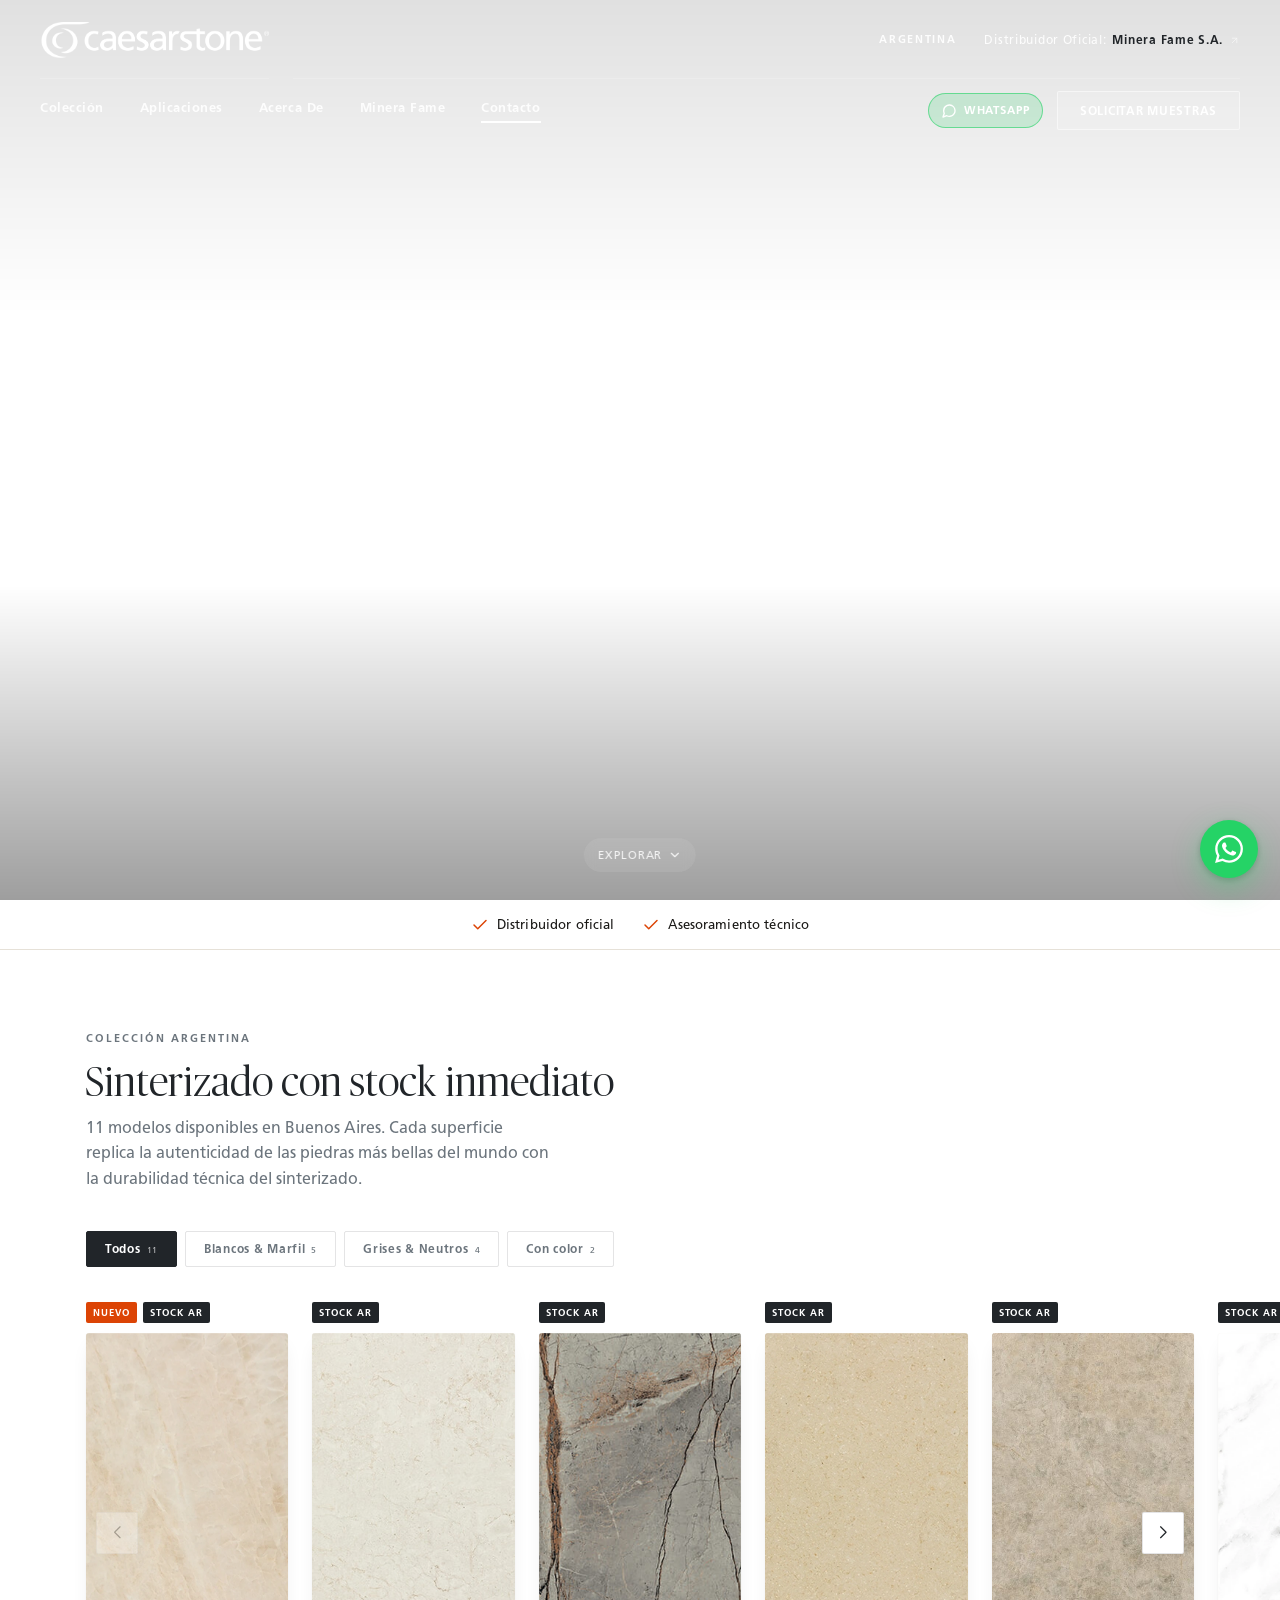
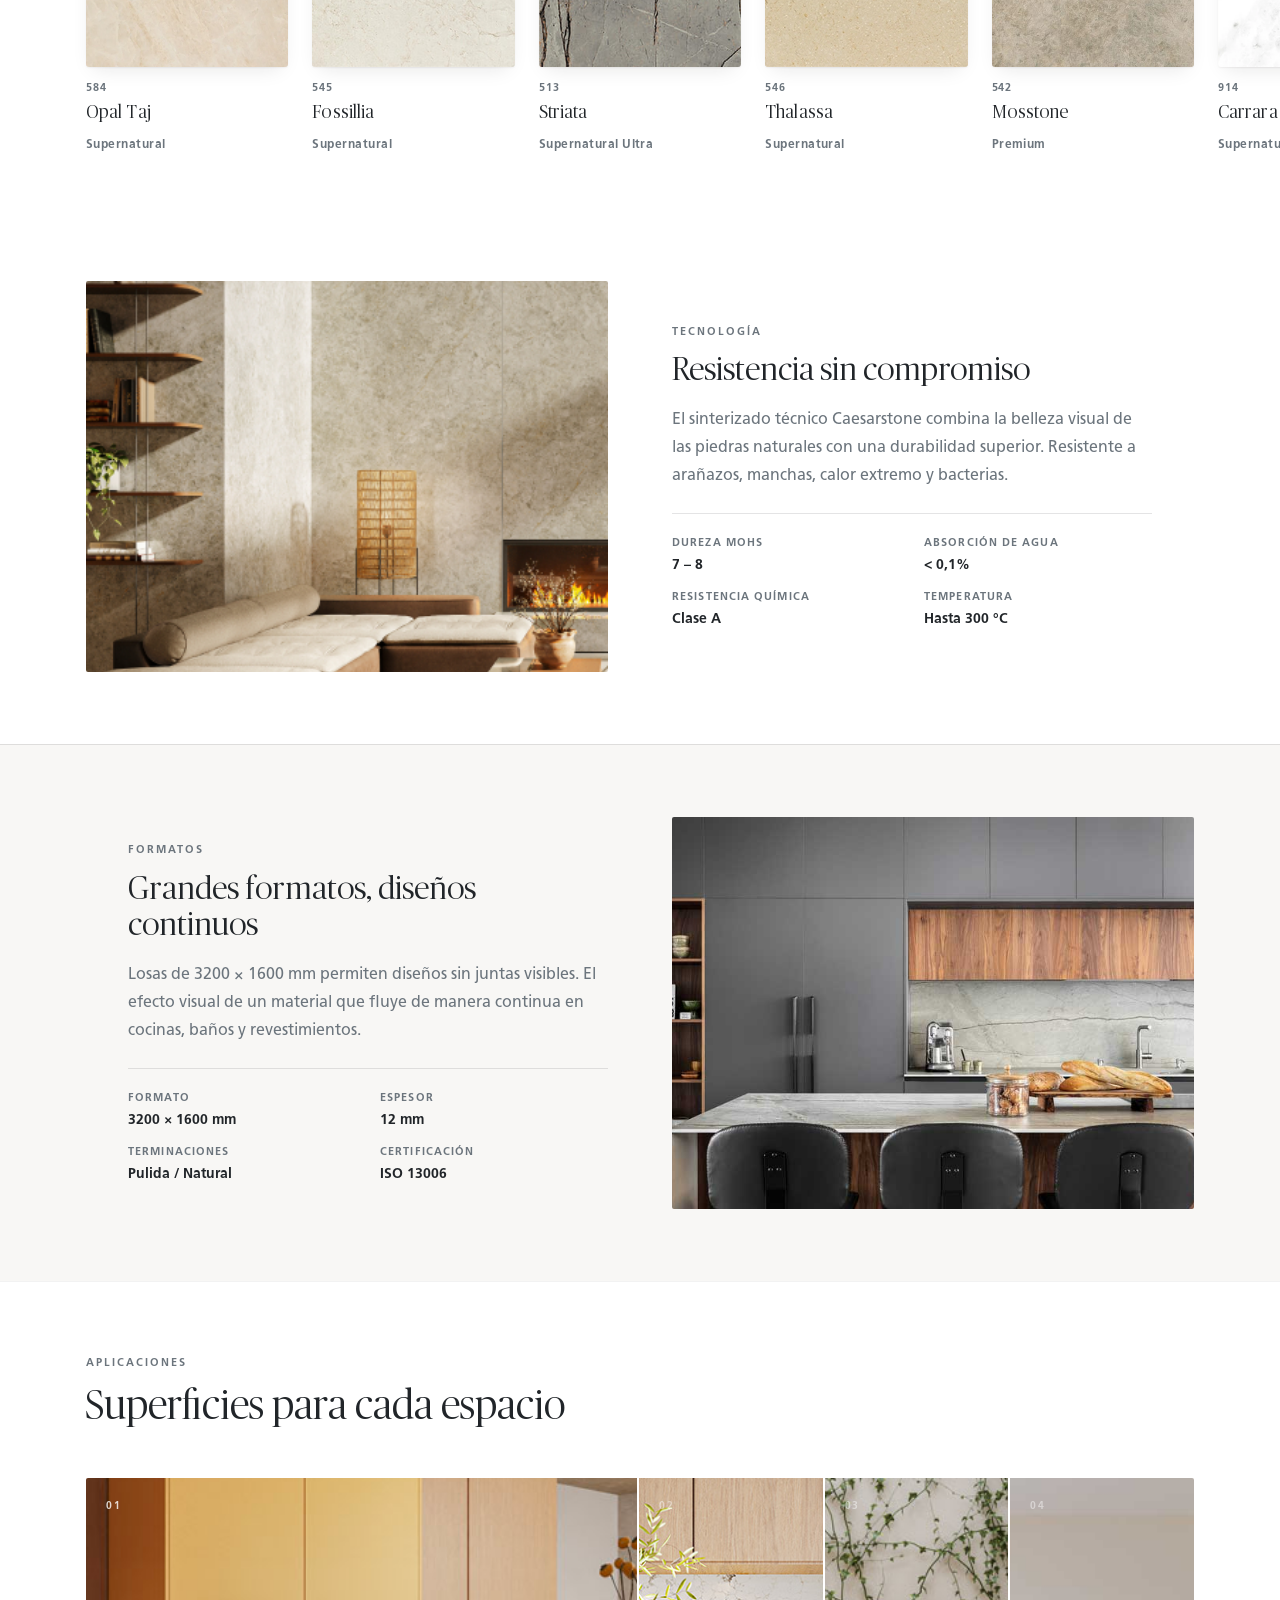
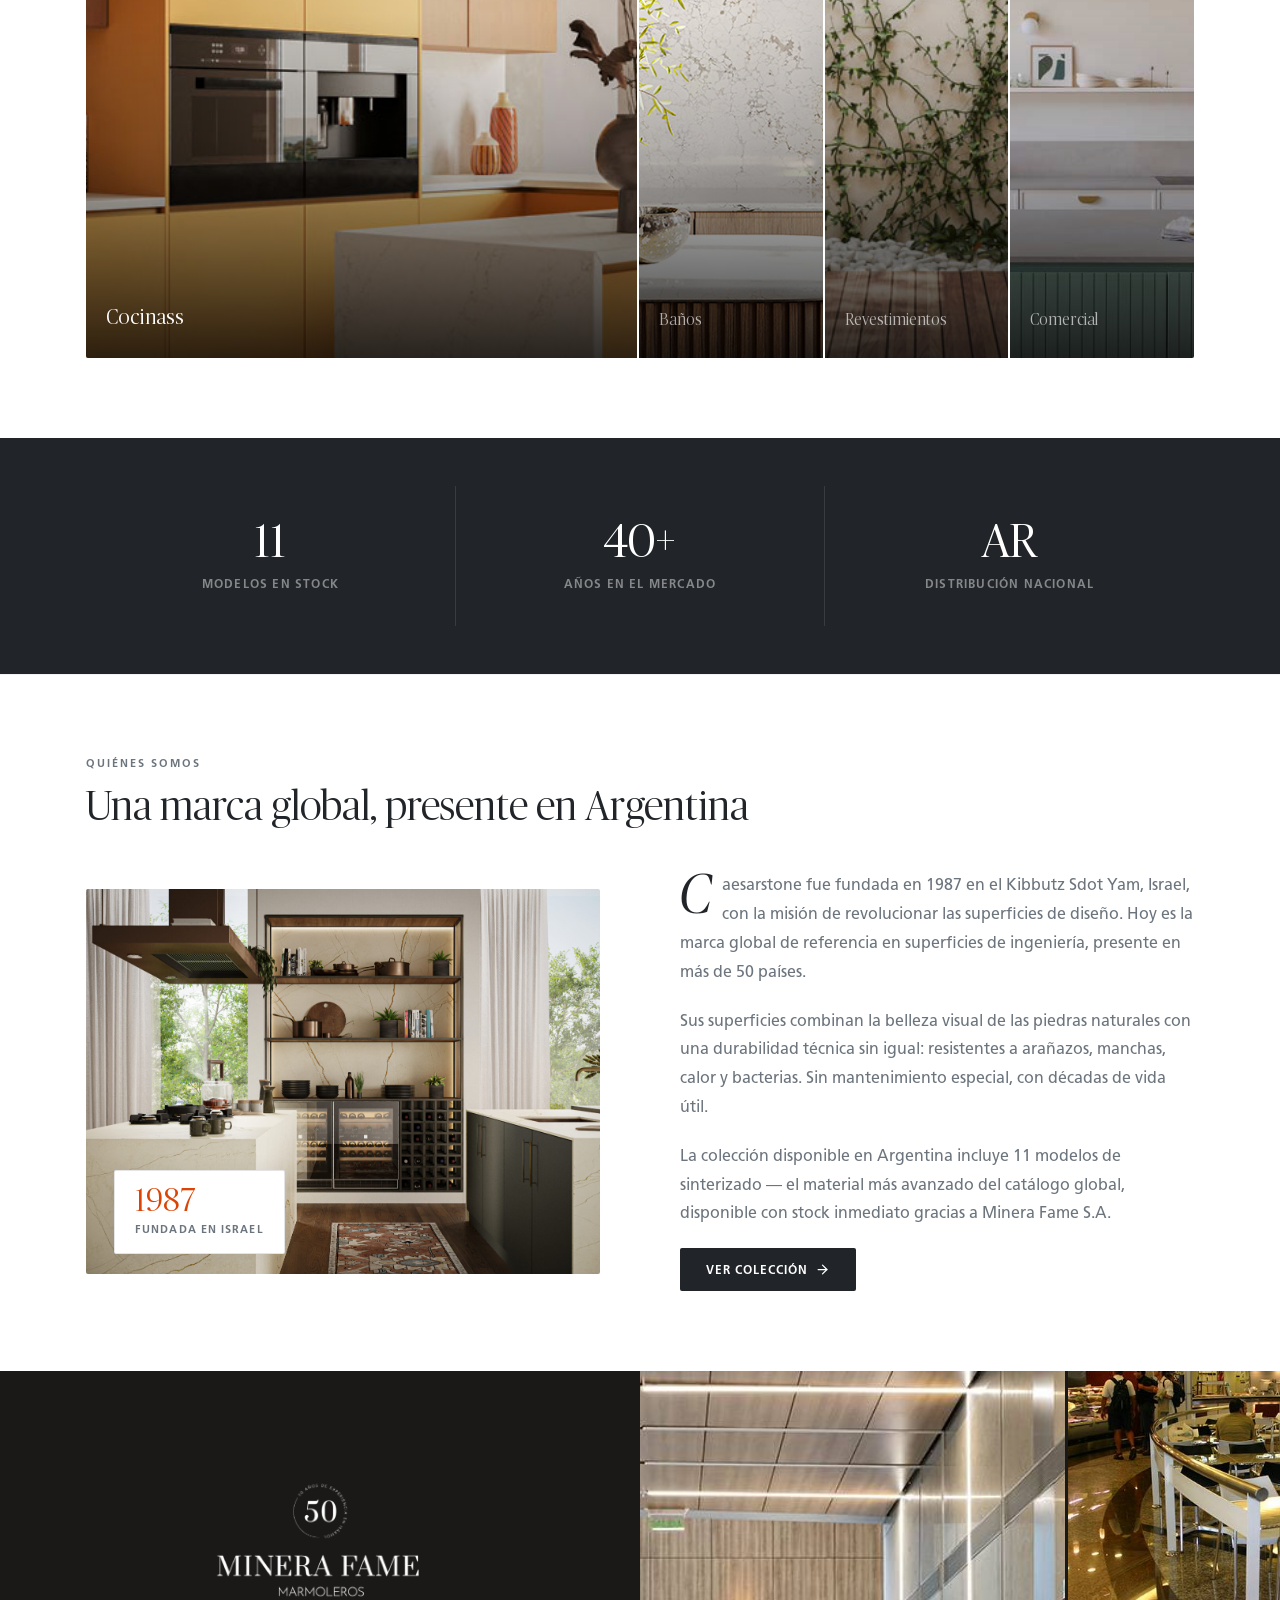
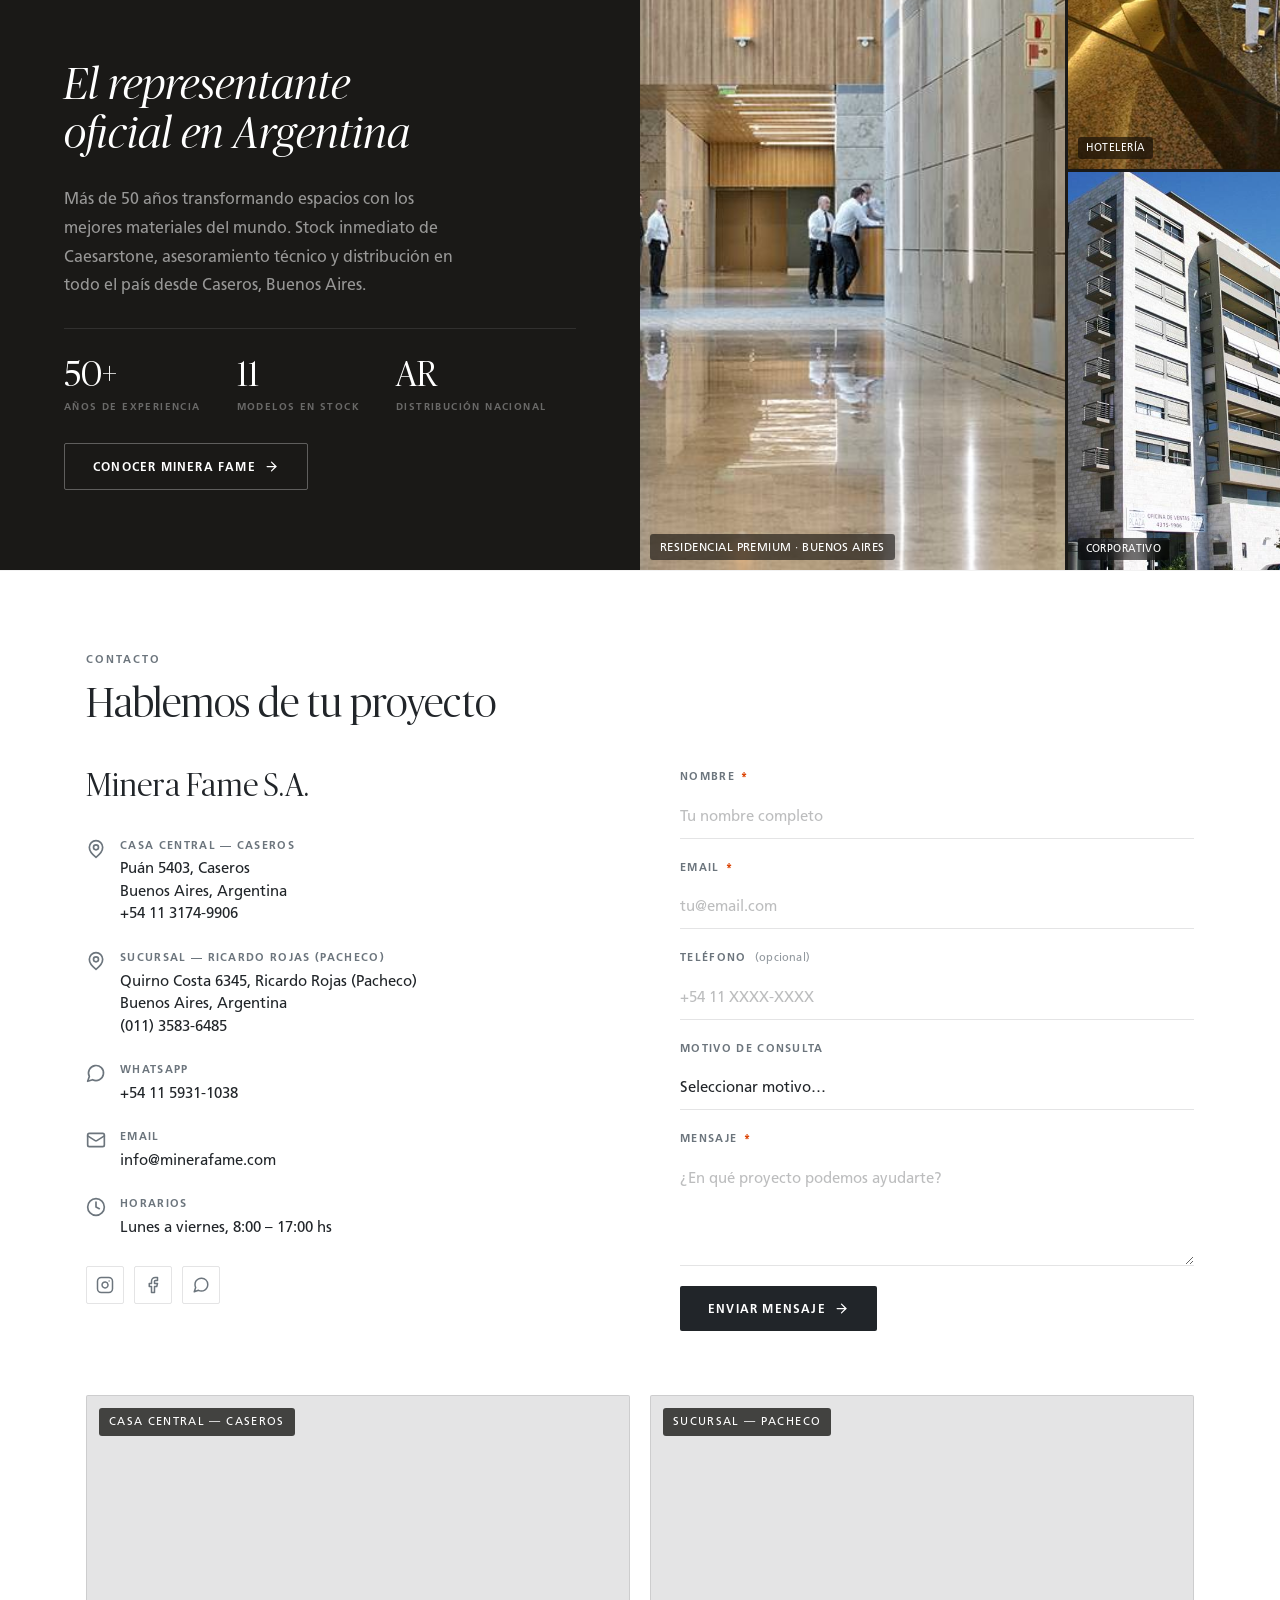
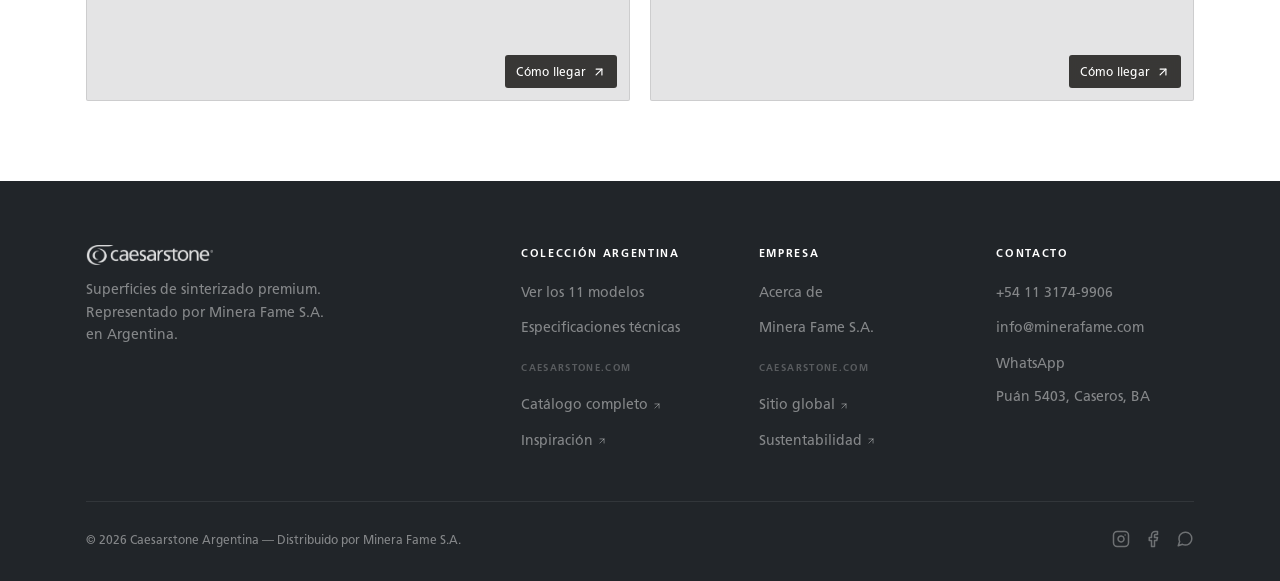
==== commit 2ffd04a3: "feat(cms): wire data-edit en imageParagraph + applications + stats + hero slides (CS) Antes: 41 attr" ====
--- a/index.html
+++ b/index.html
@@ -217,10 +217,10 @@
           <div class="hold-wrapper container">
             <div class="content-layer">
               <div class="content-layer-text">
-                <span class="hero-eyebrow-label">Colección Sinterizado</span>
-                <div class="title-text">Diseñado<br>para durar</div>
-                <a href="#coleccion" class="btn-framed">
-                  Ver los 11 modelos
+                <span class="hero-eyebrow-label" data-edit="hero.slides[0].eyebrow">Colección Sinterizado</span>
+                <div class="title-text" data-edit="hero.slides[0].titleHtml" data-edit-html>Diseñado<br>para durar</div>
+                <a class="btn-framed" data-edit-bind-href="hero.slides[0].ctaHref">
+                  <span data-edit="hero.slides[0].ctaLabel">Ver los 11 modelos</span>
                   <svg width="14" height="14"><use href="#arrow-right"/></svg>
                 </a>
               </div>
@@ -245,10 +245,10 @@
           <div class="hold-wrapper container">
             <div class="content-layer">
               <div class="content-layer-text">
-                <span class="hero-eyebrow-label">Stock inmediato en Argentina</span>
-                <div class="title-text">11 modelos<br>en catálogo</div>
-                <a href="#coleccion" class="btn-framed">
-                  Ver la colección
+                <span class="hero-eyebrow-label" data-edit="hero.slides[1].eyebrow">Stock inmediato en Argentina</span>
+                <div class="title-text" data-edit="hero.slides[1].titleHtml" data-edit-html>11 modelos<br>en catálogo</div>
+                <a class="btn-framed" data-edit-bind-href="hero.slides[1].ctaHref">
+                  <span data-edit="hero.slides[1].ctaLabel">Ver la colección</span>
                   <svg width="14" height="14"><use href="#arrow-right"/></svg>
                 </a>
               </div>
@@ -266,10 +266,10 @@
           <div class="hold-wrapper container">
             <div class="content-layer">
               <div class="content-layer-text">
-                <span class="hero-eyebrow-label">Sinterizado técnico premium</span>
-                <div class="title-text">La belleza<br>de la piedra</div>
-                <a href="#acerca" class="btn-framed">
-                  Ver la tecnología
+                <span class="hero-eyebrow-label" data-edit="hero.slides[2].eyebrow">Sinterizado técnico premium</span>
+                <div class="title-text" data-edit="hero.slides[2].titleHtml" data-edit-html>La belleza<br>de la piedra</div>
+                <a class="btn-framed" data-edit-bind-href="hero.slides[2].ctaHref">
+                  <span data-edit="hero.slides[2].ctaLabel">Ver la tecnología</span>
                   <svg width="14" height="14"><use href="#arrow-right"/></svg>
                 </a>
               </div>
@@ -338,28 +338,28 @@
   <div class="container">
     <div class="ip-row">
       <div class="ip-visual">
-        <img src="assets/hero/hero-main.jpg" alt="Resistencia al uso diario" loading="lazy">
+        <img loading="lazy" src="assets/hero/hero-main.jpg" alt="Resistencia al uso diario" data-edit="imageParagraph[0].img.src" data-edit-bind-alt="imageParagraph[0].img.alt">
       </div>
       <div class="ip-content" data-reveal>
-        <div class="section-eyebrow">Tecnología</div>
-        <h2 class="ip-title">Resistencia sin compromiso</h2>
-        <p class="ip-text">El sinterizado técnico Caesarstone combina la belleza visual de las piedras naturales con una durabilidad superior. Resistente a arañazos, manchas, calor extremo y bacterias.</p>
+        <div class="section-eyebrow" data-edit="imageParagraph[0].eyebrow">Tecnología</div>
+        <h2 class="ip-title" data-edit="imageParagraph[0].title">Resistencia sin compromiso</h2>
+        <p class="ip-text" data-edit="imageParagraph[0].desc">El sinterizado técnico Caesarstone combina la belleza visual de las piedras naturales con una durabilidad superior. Resistente a arañazos, manchas, calor extremo y bacterias.</p>
         <div class="ip-specs">
           <div>
-            <div class="ip-spec-label">Dureza Mohs</div>
-            <div class="ip-spec-value">7 – 8</div>
-          </div>
-          <div>
-            <div class="ip-spec-label">Absorción de agua</div>
-            <div class="ip-spec-value">&lt; 0,1%</div>
-          </div>
-          <div>
-            <div class="ip-spec-label">Resistencia química</div>
-            <div class="ip-spec-value">Clase A</div>
-          </div>
-          <div>
-            <div class="ip-spec-label">Temperatura</div>
-            <div class="ip-spec-value">Hasta 300 °C</div>
+            <div class="ip-spec-label" data-edit="imageParagraph[0].specs[0].label">Dureza Mohs</div>
+            <div class="ip-spec-value" data-edit="imageParagraph[0].specs[0].valueHtml" data-edit-html>7 – 8</div>
+          </div>
+          <div>
+            <div class="ip-spec-label" data-edit="imageParagraph[0].specs[1].label">Absorción de agua</div>
+            <div class="ip-spec-value" data-edit="imageParagraph[0].specs[1].valueHtml" data-edit-html>&lt; 0,1%</div>
+          </div>
+          <div>
+            <div class="ip-spec-label" data-edit="imageParagraph[0].specs[2].label">Resistencia química</div>
+            <div class="ip-spec-value" data-edit="imageParagraph[0].specs[2].valueHtml" data-edit-html>Clase A</div>
+          </div>
+          <div>
+            <div class="ip-spec-label" data-edit="imageParagraph[0].specs[3].label">Temperatura</div>
+            <div class="ip-spec-value" data-edit="imageParagraph[0].specs[3].valueHtml" data-edit-html>Hasta 300 °C</div>
           </div>
         </div>
       </div>
@@ -371,28 +371,28 @@
   <div class="container">
     <div class="ip-row reverse">
       <div class="ip-visual">
-        <img src="assets/hero/ambient-2.jpg" alt="Formato gran escala" loading="lazy">
+        <img loading="lazy" src="assets/hero/ambient-2.jpg" alt="Formato gran escala" data-edit="imageParagraph[1].img.src" data-edit-bind-alt="imageParagraph[1].img.alt">
       </div>
       <div class="ip-content" data-reveal>
-        <div class="section-eyebrow">Formatos</div>
-        <h2 class="ip-title">Grandes formatos, diseños continuos</h2>
-        <p class="ip-text">Losas de 3200 × 1600 mm permiten diseños sin juntas visibles. El efecto visual de un material que fluye de manera continua en cocinas, baños y revestimientos.</p>
+        <div class="section-eyebrow" data-edit="imageParagraph[1].eyebrow">Formatos</div>
+        <h2 class="ip-title" data-edit="imageParagraph[1].title">Grandes formatos, diseños continuos</h2>
+        <p class="ip-text" data-edit="imageParagraph[1].desc">Losas de 3200 × 1600 mm permiten diseños sin juntas visibles. El efecto visual de un material que fluye de manera continua en cocinas, baños y revestimientos.</p>
         <div class="ip-specs">
           <div>
-            <div class="ip-spec-label">Formato</div>
-            <div class="ip-spec-value">3200 × 1600 mm</div>
-          </div>
-          <div>
-            <div class="ip-spec-label">Espesor</div>
-            <div class="ip-spec-value">12 mm</div>
-          </div>
-          <div>
-            <div class="ip-spec-label">Terminaciones</div>
-            <div class="ip-spec-value">Pulida / Natural</div>
-          </div>
-          <div>
-            <div class="ip-spec-label">Certificación</div>
-            <div class="ip-spec-value">ISO 13006</div>
+            <div class="ip-spec-label" data-edit="imageParagraph[1].specs[0].label">Formato</div>
+            <div class="ip-spec-value" data-edit="imageParagraph[1].specs[0].valueHtml" data-edit-html>3200 × 1600 mm</div>
+          </div>
+          <div>
+            <div class="ip-spec-label" data-edit="imageParagraph[1].specs[1].label">Espesor</div>
+            <div class="ip-spec-value" data-edit="imageParagraph[1].specs[1].valueHtml" data-edit-html>12 mm</div>
+          </div>
+          <div>
+            <div class="ip-spec-label" data-edit="imageParagraph[1].specs[2].label">Terminaciones</div>
+            <div class="ip-spec-value" data-edit="imageParagraph[1].specs[2].valueHtml" data-edit-html>Pulida / Natural</div>
+          </div>
+          <div>
+            <div class="ip-spec-label" data-edit="imageParagraph[1].specs[3].label">Certificación</div>
+            <div class="ip-spec-value" data-edit="imageParagraph[1].specs[3].valueHtml" data-edit-html>ISO 13006</div>
           </div>
         </div>
       </div>
@@ -404,38 +404,38 @@
 <section class="image-accordion">
   <div class="container">
     <div class="section-header" data-reveal>
-      <div class="section-eyebrow">Aplicaciones</div>
-      <h2 class="section-title">Superficies para cada espacio</h2>
+      <div class="section-eyebrow" data-edit="applications.eyebrow">Aplicaciones</div>
+      <h2 class="section-title" data-edit="applications.title">Superficies para cada espacio</h2>
     </div>
 
     <div class="accordion-track" id="accordion-track">
       <div class="accordion-panel active">
-        <img src="assets/hero/render-kitchen.jpg" alt="Cocinas" loading="lazy">
+        <img loading="lazy" src="assets/hero/render-kitchen.jpg" alt="Cocinas" data-edit="applications.panels[0].img.src" data-edit-bind-alt="applications.panels[0].img.alt">
         <div class="accordion-panel-overlay">
-          <div class="accordion-panel-label">Cocinas</div>
-        </div>
-        <div class="accordion-panel-number">01</div>
+          <div class="accordion-panel-label" data-edit="applications.panels[0].label">Cocinas</div>
+        </div>
+        <div class="accordion-panel-number" data-edit="applications.panels[0].number">01</div>
       </div>
       <div class="accordion-panel">
-        <img src="assets/hero/ambient-4.jpg" alt="Baños" loading="lazy">
+        <img loading="lazy" src="assets/hero/ambient-4.jpg" alt="Baños" data-edit="applications.panels[1].img.src" data-edit-bind-alt="applications.panels[1].img.alt">
         <div class="accordion-panel-overlay">
-          <div class="accordion-panel-label">Baños</div>
-        </div>
-        <div class="accordion-panel-number">02</div>
+          <div class="accordion-panel-label" data-edit="applications.panels[1].label">Baños</div>
+        </div>
+        <div class="accordion-panel-number" data-edit="applications.panels[1].number">02</div>
       </div>
       <div class="accordion-panel">
-        <img src="assets/hero/render-space.jpg" alt="Revestimientos" loading="lazy">
+        <img loading="lazy" src="assets/hero/render-space.jpg" alt="Revestimientos" data-edit="applications.panels[2].img.src" data-edit-bind-alt="applications.panels[2].img.alt">
         <div class="accordion-panel-overlay">
-          <div class="accordion-panel-label">Revestimientos</div>
-        </div>
-        <div class="accordion-panel-number">03</div>
+          <div class="accordion-panel-label" data-edit="applications.panels[2].label">Revestimientos</div>
+        </div>
+        <div class="accordion-panel-number" data-edit="applications.panels[2].number">03</div>
       </div>
       <div class="accordion-panel">
-        <img src="assets/hero/ambient-3.jpg" alt="Comercial" loading="lazy">
+        <img loading="lazy" src="assets/hero/ambient-3.jpg" alt="Comercial" data-edit="applications.panels[3].img.src" data-edit-bind-alt="applications.panels[3].img.alt">
         <div class="accordion-panel-overlay">
-          <div class="accordion-panel-label">Comercial</div>
-        </div>
-        <div class="accordion-panel-number">04</div>
+          <div class="accordion-panel-label" data-edit="applications.panels[3].label">Comercial</div>
+        </div>
+        <div class="accordion-panel-number" data-edit="applications.panels[3].number">04</div>
       </div>
     </div>
   </div>
@@ -446,16 +446,16 @@
   <div class="container">
     <div class="stats-grid">
       <div class="stat-item">
-        <div class="stat-value" data-count="11" data-suffix="">11</div>
-        <div class="stat-label">Modelos en stock</div>
+        <div class="stat-value" data-count="11" data-suffix="" data-edit-bind-data-count="stats[0].count" data-edit-bind-data-suffix="stats[0].suffix">11</div>
+        <div class="stat-label" data-edit="stats[0].label">Modelos en stock</div>
       </div>
       <div class="stat-item">
-        <div class="stat-value" data-count="40" data-suffix="+">40+</div>
-        <div class="stat-label">Años en el mercado</div>
+        <div class="stat-value" data-count="40" data-suffix="+" data-edit-bind-data-count="stats[1].count" data-edit-bind-data-suffix="stats[1].suffix">40+</div>
+        <div class="stat-label" data-edit="stats[1].label">Años en el mercado</div>
       </div>
       <div class="stat-item">
-        <div class="stat-value">AR</div>
-        <div class="stat-label">Distribución nacional</div>
+        <div class="stat-value" data-edit="stats[2].valueOverride">AR</div>
+        <div class="stat-label" data-edit="stats[2].label">Distribución nacional</div>
       </div>
     </div>
   </div>
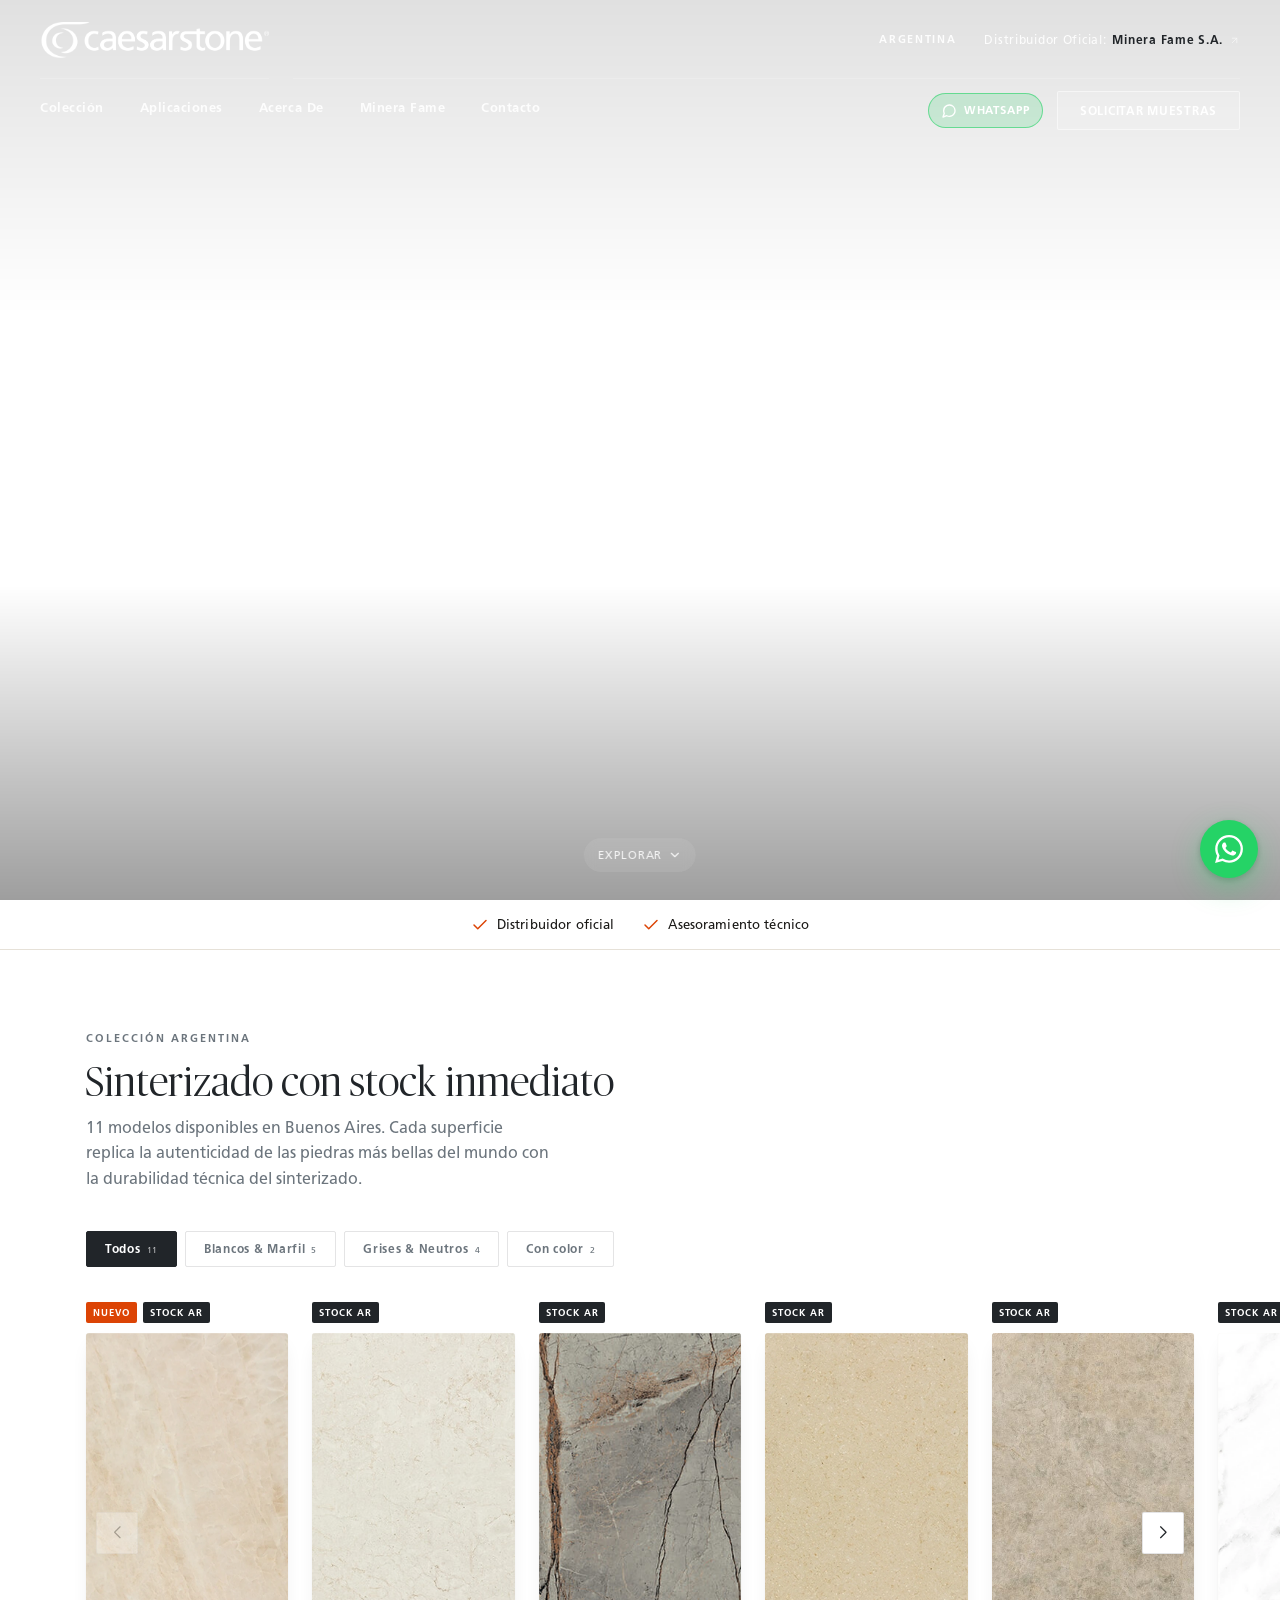
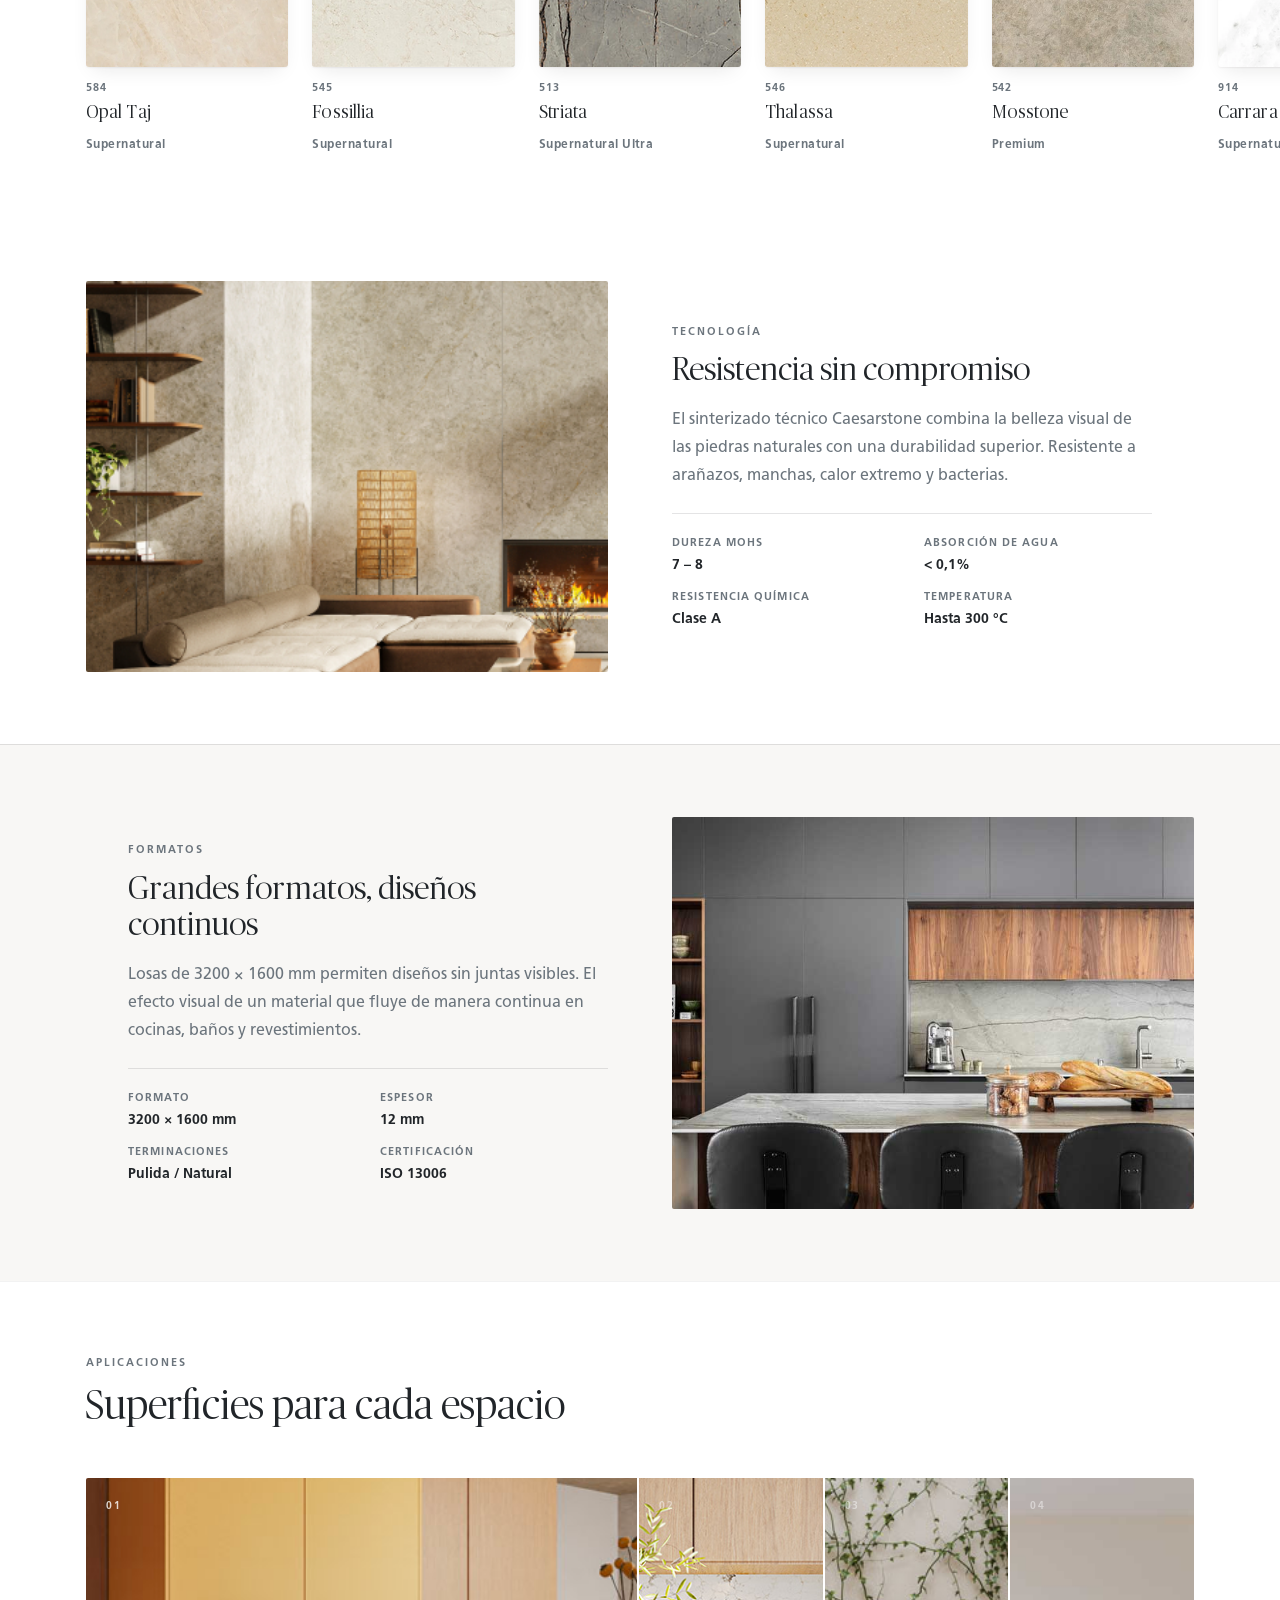
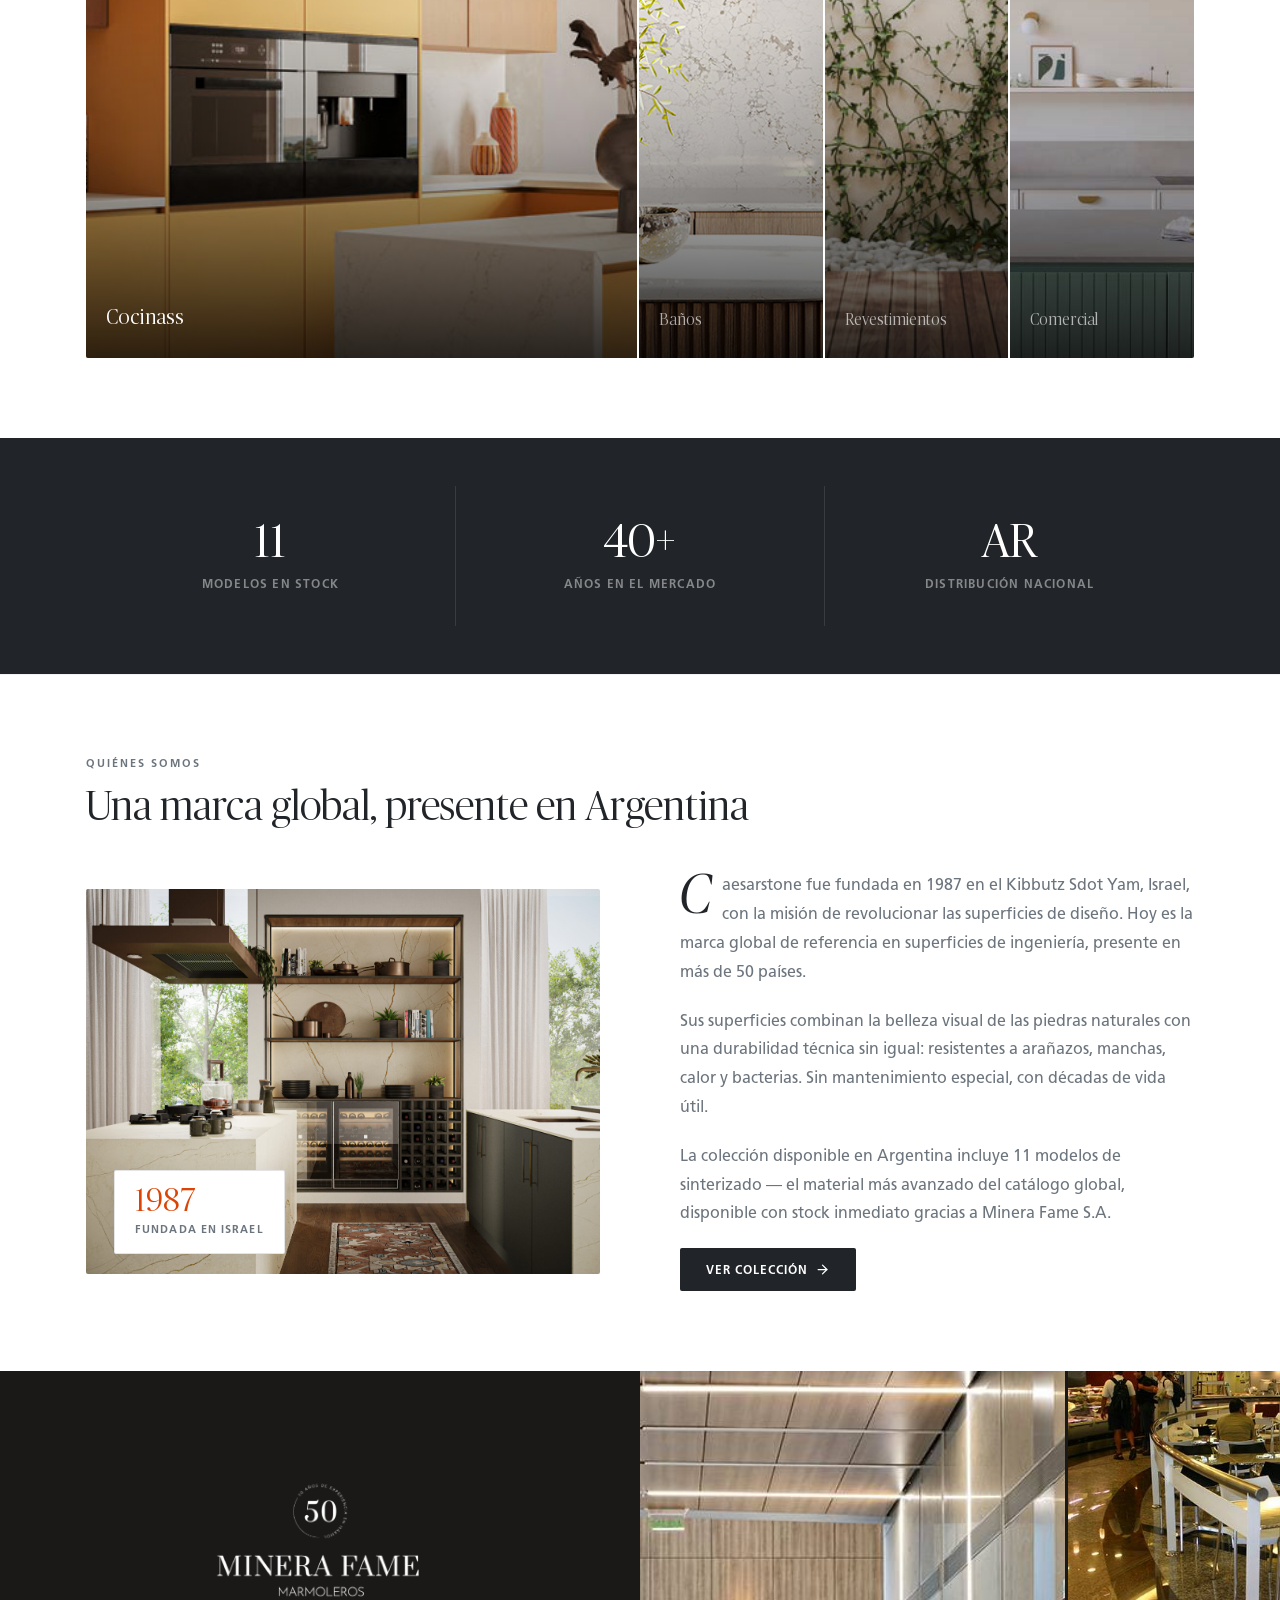
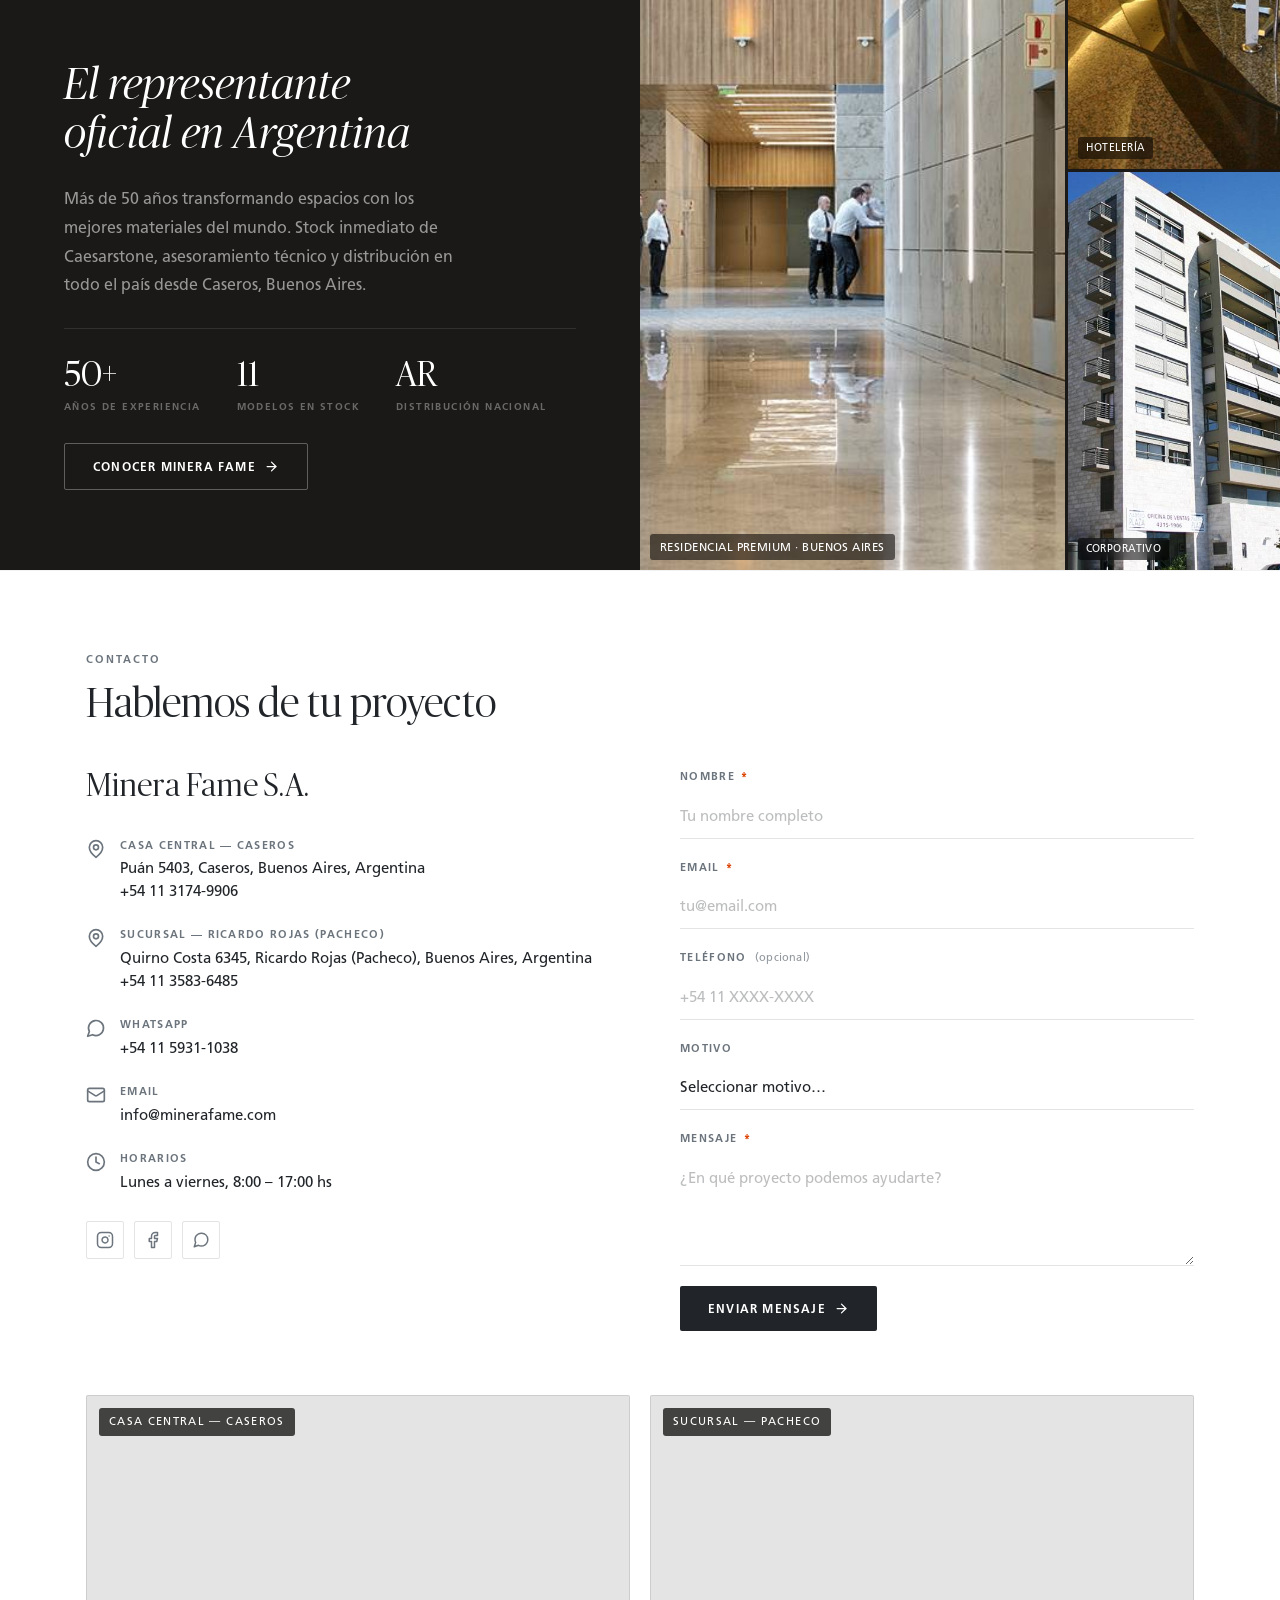
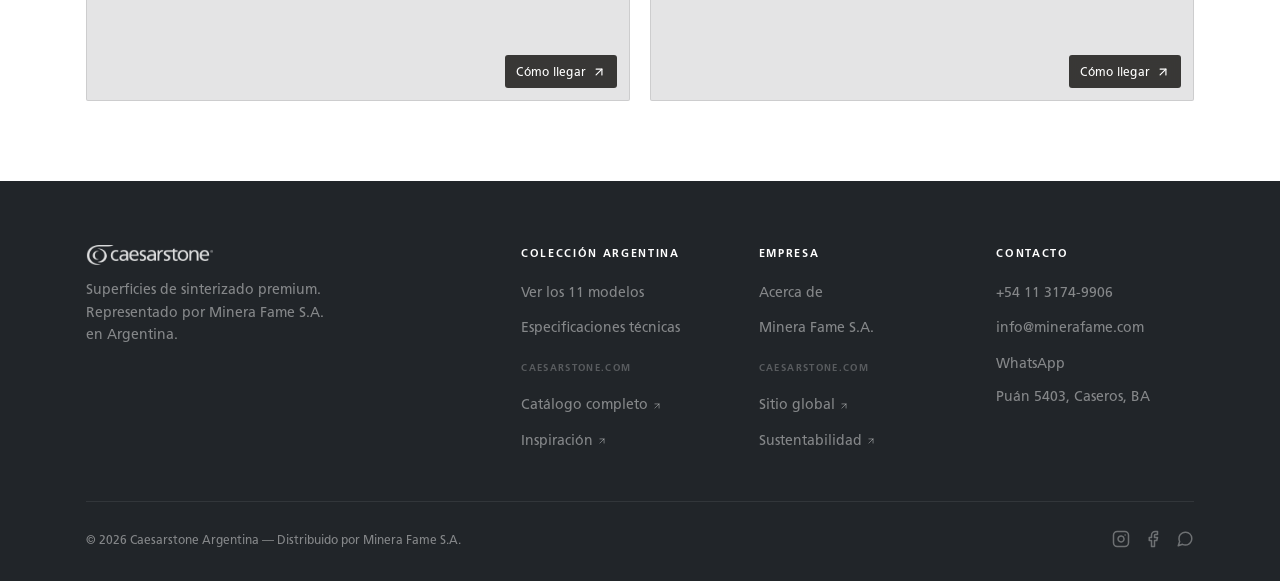
==== commit f05538f7: "feat(cms): wire data-edit en restantes secciones CS — header nav, hero media, partner mosaic, contac" ====
--- a/index.html
+++ b/index.html
@@ -172,11 +172,11 @@
     <!-- Row 2: main nav + actions -->
     <div id="header-main">
       <nav class="header-nav" aria-label="Navegación principal">
-        <a href="#coleccion">Colección</a>
-        <a href="#aplicaciones">Aplicaciones</a>
-        <a href="#acerca">Acerca de</a>
-        <a href="minera-fame.html">Minera Fame</a>
-        <a href="#contacto">Contacto</a>
+        <a data-edit="header.nav[0].label" data-edit-bind-href="header.nav[0].href">Colección</a>
+        <a data-edit="header.nav[1].label" data-edit-bind-href="header.nav[1].href">Aplicaciones</a>
+        <a data-edit="header.nav[2].label" data-edit-bind-href="header.nav[2].href">Acerca de</a>
+        <a data-edit="header.nav[3].label" data-edit-bind-href="header.nav[3].href">Minera Fame</a>
+        <a data-edit="header.nav[4].label" data-edit-bind-href="header.nav[4].href">Contacto</a>
       </nav>
       <div class="header-actions">
         <a target="_blank" rel="noopener" class="btn-header-wa" aria-label="WhatsApp" data-edit-bind-href="header.ctaWhatsapp.href">
@@ -205,13 +205,15 @@
       <!-- Slide 1: Video Vimeo 1099102411 (desktop) + MP4 Drive (mobile) -->
       <div class="swiper-slide">
         <div class="hero-slide-bg video-bg">
-          <img class="hero-mobile-img" src="assets/hero/about-caesarstone.jpg" width="1778" height="1000" alt="" aria-hidden="true">
+          <img class="hero-mobile-img" width="1778" height="1000" alt="" aria-hidden="true" src="assets/hero/about-caesarstone.jpg" data-edit="hero.slides[0].posterImg" data-edit-attr="src">
           <iframe
             src="https://player.vimeo.com/video/1099102411?background=1&autoplay=1&loop=1&muted=1&playsinline=1"
             frameborder="0"
             allow="autoplay; fullscreen; picture-in-picture"
             title="Caesarstone sinterizado"
-            aria-hidden="true"></iframe>
+            aria-hidden="true"
+            data-edit="hero.slides[0].videoUrl" data-edit-attr="src"
+            data-edit-bind-title="hero.slides[0].videoTitle"></iframe>
         </div>
         <div class="hold-container">
           <div class="hold-wrapper container">
@@ -232,14 +234,16 @@
       <!-- Slide 2: Video Vimeo 1091739592 -->
       <div class="swiper-slide">
         <div class="hero-slide-bg video-bg">
-          <img class="hero-mobile-img" src="assets/hero/onyxa-render.jpg" width="1920" height="1080" alt="" aria-hidden="true">
+          <img class="hero-mobile-img" width="1920" height="1080" alt="" aria-hidden="true" src="assets/hero/onyxa-render.jpg" data-edit="hero.slides[1].posterImg" data-edit-attr="src">
           <iframe
             src="https://player.vimeo.com/video/1091739592?background=1&autoplay=1&loop=1&muted=1&playsinline=1"
             frameborder="0"
             allow="autoplay; fullscreen; picture-in-picture"
             title="Caesarstone espacios"
             loading="lazy"
-            aria-hidden="true"></iframe>
+            aria-hidden="true"
+            data-edit="hero.slides[1].videoUrl" data-edit-attr="src"
+            data-edit-bind-title="hero.slides[1].videoTitle"></iframe>
         </div>
         <div class="hold-container">
           <div class="hold-wrapper container">
@@ -260,7 +264,7 @@
       <!-- Slide 3: Imagen fija caesarstone.com -->
       <div class="swiper-slide">
         <div class="hero-slide-bg">
-          <img src="assets/hero/ambient-kitchen-1.jpg" alt="Cocina con sinterizado Caesarstone" loading="lazy">
+          <img loading="lazy" src="assets/hero/ambient-kitchen-1.jpg" alt="Cocina con sinterizado Caesarstone" data-edit="hero.slides[2].posterImg" data-edit-attr="src" data-edit-bind-alt="hero.slides[2].posterAlt">
         </div>
         <div class="hold-container">
           <div class="hold-wrapper container">
@@ -527,17 +531,17 @@
     <!-- Mosaico de obras reales -->
     <div class="partner-mosaic">
       <figure class="partner-mosaic-main">
-        <img src="assets/projects/w1.jpg" alt="Obra realizada por Minera Fame — Residencial premium" loading="lazy">
-        <figcaption class="partner-mosaic-caption">Residencial premium · Buenos Aires</figcaption>
+        <img loading="lazy" src="assets/projects/w1.jpg" alt="Obra realizada por Minera Fame — Residencial premium" data-edit="partner.mosaic.main.img.src" data-edit-bind-alt="partner.mosaic.main.img.alt">
+        <figcaption class="partner-mosaic-caption" data-edit="partner.mosaic.main.caption">Residencial premium · Buenos Aires</figcaption>
       </figure>
       <div class="partner-mosaic-side">
         <figure class="partner-mosaic-thumb">
-          <img src="assets/projects/d3.jpg" alt="Obra realizada por Minera Fame — Hotelería" loading="lazy">
-          <figcaption class="partner-mosaic-caption">Hotelería</figcaption>
+          <img loading="lazy" src="assets/projects/d3.jpg" alt="Obra realizada por Minera Fame — Hotelería" data-edit="partner.mosaic.thumbs[0].img.src" data-edit-bind-alt="partner.mosaic.thumbs[0].img.alt">
+          <figcaption class="partner-mosaic-caption" data-edit="partner.mosaic.thumbs[0].caption">Hotelería</figcaption>
         </figure>
         <figure class="partner-mosaic-thumb">
-          <img src="assets/projects/w3.jpg" alt="Obra realizada por Minera Fame — Corporativo" loading="lazy">
-          <figcaption class="partner-mosaic-caption">Corporativo</figcaption>
+          <img loading="lazy" src="assets/projects/w3.jpg" alt="Obra realizada por Minera Fame — Corporativo" data-edit="partner.mosaic.thumbs[1].img.src" data-edit-bind-alt="partner.mosaic.thumbs[1].img.alt">
+          <figcaption class="partner-mosaic-caption" data-edit="partner.mosaic.thumbs[1].caption">Corporativo</figcaption>
         </figure>
       </div>
     </div>
@@ -549,23 +553,22 @@
 <section class="contact-section" id="contacto" aria-labelledby="contacto-title">
   <div class="container">
     <div class="section-header" data-reveal>
-      <div class="section-eyebrow">Contacto</div>
-      <h2 class="section-title" id="contacto-title">Hablemos de tu proyecto</h2>
+      <div class="section-eyebrow" data-edit="contact.eyebrow">Contacto</div>
+      <h2 class="section-title" id="contacto-title" data-edit="contact.title">Hablemos de tu proyecto</h2>
     </div>
 
     <div class="contact-grid">
       <!-- Info -->
       <div data-reveal>
-        <h3 class="contact-info-title">Minera Fame S.A.</h3>
+        <h3 class="contact-info-title" data-edit="contact.infoTitle">Minera Fame S.A.</h3>
 
         <div class="contact-item">
           <svg class="contact-icon" width="20" height="20"><use href="#map-pin"/></svg>
           <div>
-            <div class="contact-label">Casa Central — Caseros</div>
+            <div class="contact-label" data-edit="contact.locations[0].label">Casa Central — Caseros</div>
             <div class="contact-value">
-              Puán 5403, Caseros<br>
-              Buenos Aires, Argentina<br>
-              <a href="tel:+541131749906">+54 11 3174-9906</a>
+              <span data-edit="contact.locations[0].address">Puán 5403, Caseros, Buenos Aires, Argentina</span><br>
+              <a data-edit="contact.locations[0].phone" data-edit-bind-href="contact.locations[0].phoneHref">+54 11 3174-9906</a>
             </div>
           </div>
         </div>
@@ -573,11 +576,10 @@
         <div class="contact-item">
           <svg class="contact-icon" width="20" height="20"><use href="#map-pin"/></svg>
           <div>
-            <div class="contact-label">Sucursal — Ricardo Rojas (Pacheco)</div>
+            <div class="contact-label" data-edit="contact.locations[1].label">Sucursal — Ricardo Rojas (Pacheco)</div>
             <div class="contact-value">
-              Quirno Costa 6345, Ricardo Rojas (Pacheco)<br>
-              Buenos Aires, Argentina<br>
-              <a href="tel:+541135836485">(011) 3583-6485</a>
+              <span data-edit="contact.locations[1].address">Quirno Costa 6345, Ricardo Rojas (Pacheco), Buenos Aires, Argentina</span><br>
+              <a data-edit="contact.locations[1].phone" data-edit-bind-href="contact.locations[1].phoneHref">+54 11 3583-6485</a>
             </div>
           </div>
         </div>
@@ -585,35 +587,35 @@
         <div class="contact-item">
           <svg class="contact-icon" width="20" height="20"><use href="#message-circle"/></svg>
           <div>
-            <div class="contact-label">WhatsApp</div>
-            <div class="contact-value"><a href="https://wa.me/5491159311038" target="_blank" rel="noopener">+54 11 5931-1038</a></div>
+            <div class="contact-label" data-edit="contact.channels[0].label">WhatsApp</div>
+            <div class="contact-value"><a target="_blank" rel="noopener" data-edit="contact.channels[0].value" data-edit-bind-href="contact.channels[0].href">+54 11 5931-1038</a></div>
           </div>
         </div>
 
         <div class="contact-item">
           <svg class="contact-icon" width="20" height="20"><use href="#mail"/></svg>
           <div>
-            <div class="contact-label">Email</div>
-            <div class="contact-value"><a href="mailto:info@minerafame.com">info@minerafame.com</a></div>
+            <div class="contact-label" data-edit="contact.channels[1].label">Email</div>
+            <div class="contact-value"><a data-edit="contact.channels[1].value" data-edit-bind-href="contact.channels[1].href">info@minerafame.com</a></div>
           </div>
         </div>
 
         <div class="contact-item">
           <svg class="contact-icon" width="20" height="20"><use href="#clock"/></svg>
           <div>
-            <div class="contact-label">Horarios</div>
-            <div class="contact-value">Lunes a viernes, 8:00 – 17:00 hs</div>
+            <div class="contact-label" data-edit="contact.hours.label">Horarios</div>
+            <div class="contact-value" data-edit="contact.hours.value">Lunes a viernes, 8:00 – 17:00 hs</div>
           </div>
         </div>
 
         <div class="social-links">
-          <a href="https://www.instagram.com/marmoleriaminerafame/" target="_blank" rel="noopener" class="social-link" aria-label="Instagram">
+          <a target="_blank" rel="noopener" class="social-link" aria-label="Instagram" data-edit-bind-href="contact.socials[0].href">
             <svg width="18" height="18"><use href="#instagram"/></svg>
           </a>
-          <a href="https://www.facebook.com/MineraFame" target="_blank" rel="noopener" class="social-link" aria-label="Facebook">
+          <a target="_blank" rel="noopener" class="social-link" aria-label="Facebook" data-edit-bind-href="contact.socials[1].href">
             <svg width="18" height="18"><use href="#facebook"/></svg>
           </a>
-          <a href="https://wa.me/5491159311038" target="_blank" rel="noopener" class="social-link" aria-label="WhatsApp">
+          <a target="_blank" rel="noopener" class="social-link" aria-label="WhatsApp" data-edit-bind-href="contact.socials[2].href">
             <svg width="18" height="18"><use href="#whatsapp"/></svg>
           </a>
         </div>
@@ -624,51 +626,60 @@
         <!-- Form: configurar Formspree reemplazando FORMSPREE_ID por el ID real.
              Fallback: si el fetch falla (por ejemplo sin ID configurado), se abre el cliente de mail. -->
         <form class="contact-form" id="contact-form"
-              action="https://formspree.io/f/FORMSPREE_ID"
               method="POST"
               data-fallback-email="info@minerafame.com"
-              novalidate>
+              novalidate
+              data-edit-bind-action="contact.form.action"
+              data-edit-bind-data-fallback-email="contact.form.fallbackEmail">
 
           <input type="text" name="_gotcha" class="form-honeypot" tabindex="-1" autocomplete="off">
 
           <div class="form-group">
-            <label class="form-label" for="cf-name">Nombre <span class="form-req">*</span></label>
+            <label class="form-label" for="cf-name"><span data-edit="contact.form.labels.name">Nombre</span> <span class="form-req">*</span></label>
             <input class="form-control" type="text" id="cf-name" name="name"
-                   placeholder="Tu nombre completo" required autocomplete="name">
+                   required autocomplete="name"
+                   placeholder="Tu nombre completo"
+                   data-edit-bind-placeholder="contact.form.labels.namePlaceholder">
           </div>
 
           <div class="form-group">
-            <label class="form-label" for="cf-email">Email <span class="form-req">*</span></label>
+            <label class="form-label" for="cf-email"><span data-edit="contact.form.labels.email">Email</span> <span class="form-req">*</span></label>
             <input class="form-control" type="email" id="cf-email" name="email"
-                   placeholder="tu@email.com" required autocomplete="email">
+                   required autocomplete="email"
+                   placeholder="tu@email.com"
+                   data-edit-bind-placeholder="contact.form.labels.emailPlaceholder">
           </div>
 
           <div class="form-group">
-            <label class="form-label" for="cf-phone">Teléfono <span class="form-opt">(opcional)</span></label>
+            <label class="form-label" for="cf-phone"><span data-edit="contact.form.labels.phone">Teléfono</span> <span class="form-opt">(opcional)</span></label>
             <input class="form-control" type="tel" id="cf-phone" name="phone"
-                   placeholder="+54 11 XXXX-XXXX" autocomplete="tel">
+                   autocomplete="tel"
+                   placeholder="+54 11 XXXX-XXXX"
+                   data-edit-bind-placeholder="contact.form.labels.phonePlaceholder">
           </div>
 
           <div class="form-group">
-            <label class="form-label" for="cf-subject">Motivo de consulta</label>
+            <label class="form-label" for="cf-subject" data-edit="contact.form.labels.subject">Motivo de consulta</label>
             <select class="form-control" id="cf-subject" name="subject">
-              <option value="" disabled selected>Seleccionar motivo…</option>
-              <option>Solicitar muestra</option>
-              <option>Consulta por proyecto</option>
-              <option>Información técnica</option>
-              <option>Cotización</option>
-              <option>Otro</option>
+              <option value="" disabled selected data-edit="contact.form.labels.subjectPlaceholder">Seleccionar motivo…</option>
+              <option data-edit="contact.form.subjects[0]">Solicitar muestra</option>
+              <option data-edit="contact.form.subjects[1]">Consulta por proyecto</option>
+              <option data-edit="contact.form.subjects[2]">Información técnica</option>
+              <option data-edit="contact.form.subjects[3]">Cotización</option>
+              <option data-edit="contact.form.subjects[4]">Otro</option>
             </select>
           </div>
 
           <div class="form-group">
-            <label class="form-label" for="cf-msg">Mensaje <span class="form-req">*</span></label>
+            <label class="form-label" for="cf-msg"><span data-edit="contact.form.labels.message">Mensaje</span> <span class="form-req">*</span></label>
             <textarea class="form-control" id="cf-msg" name="message"
-                      placeholder="¿En qué proyecto podemos ayudarte?" required></textarea>
+                      required
+                      placeholder="¿En qué proyecto podemos ayudarte?"
+                      data-edit-bind-placeholder="contact.form.labels.messagePlaceholder"></textarea>
           </div>
 
           <button type="submit" class="btn-submit" id="form-submit-btn">
-            Enviar mensaje
+            <span data-edit="contact.form.labels.submit">Enviar mensaje</span>
             <svg width="15" height="15"><use href="#arrow-right"/></svg>
           </button>
 
@@ -684,11 +695,9 @@
           title="Ubicación Casa Central — Puán 5403, Caseros"
           loading="lazy"
           allowfullscreen></iframe>
-        <div class="contact-map-label">Casa Central — Caseros</div>
-        <a class="contact-map-cta"
-           href="https://www.google.com/maps/dir/?api=1&destination=Puan+5403,+Caseros,+Buenos+Aires"
-           target="_blank" rel="noopener">
-          Cómo llegar
+        <div class="contact-map-label" data-edit="contact.maps[0].label">Casa Central — Caseros</div>
+        <a class="contact-map-cta" target="_blank" rel="noopener" data-edit-bind-href="contact.maps[0].directionsHref">
+          <span data-edit="contact.maps[0].directionsLabel">Cómo llegar</span>
           <svg width="14" height="14" aria-hidden="true"><use href="#arrow-up-right"/></svg>
         </a>
       </div>
@@ -698,11 +707,9 @@
           title="Ubicación Sucursal — Quirno Costa 6345, Ricardo Rojas, Pacheco"
           loading="lazy"
           allowfullscreen></iframe>
-        <div class="contact-map-label">Sucursal — Pacheco</div>
-        <a class="contact-map-cta"
-           href="https://www.google.com/maps/dir/?api=1&destination=Quirno+Costa+6345,+Ricardo+Rojas,+Pacheco"
-           target="_blank" rel="noopener">
-          Cómo llegar
+        <div class="contact-map-label" data-edit="contact.maps[1].label">Sucursal — Pacheco</div>
+        <a class="contact-map-cta" target="_blank" rel="noopener" data-edit-bind-href="contact.maps[1].directionsHref">
+          <span data-edit="contact.maps[1].directionsLabel">Cómo llegar</span>
           <svg width="14" height="14" aria-hidden="true"><use href="#arrow-up-right"/></svg>
         </a>
       </div>
@@ -713,9 +720,10 @@
 </main>
 
 <!-- ── WhatsApp FAB ─────────────────────────────────────────────────────────── -->
-<a href="https://wa.me/5491159311038?text=Hola%20Minera%20Fame%2C%20quiero%20m%C3%A1s%20informaci%C3%B3n%20sobre%20Caesarstone"
-   target="_blank" rel="noopener"
+<a target="_blank" rel="noopener"
    class="wa-fab"
+   data-edit-bind-href="waFab.href"
+   data-edit-bind-aria-label="waFab.ariaLabel"
    aria-label="Escribir por WhatsApp">
   <svg viewBox="0 0 24 24" width="28" height="28" aria-hidden="true">
     <path fill="currentColor" d="M17.472 14.382c-.297-.149-1.758-.867-2.03-.967-.273-.099-.471-.148-.67.15-.197.297-.767.966-.94 1.164-.173.199-.347.223-.644.075-.297-.15-1.255-.463-2.39-1.475-.883-.788-1.48-1.761-1.653-2.059-.173-.297-.018-.458.13-.606.134-.133.298-.347.446-.52.149-.174.198-.298.298-.497.099-.198.05-.372-.025-.521-.075-.149-.669-1.612-.916-2.207-.242-.579-.487-.5-.669-.51-.173-.008-.372-.01-.57-.01-.198 0-.52.074-.792.372-.272.297-1.04 1.016-1.04 2.479 0 1.462 1.065 2.875 1.213 3.074.149.198 2.096 3.2 5.077 4.487.709.306 1.262.489 1.694.625.712.227 1.36.195 1.871.118.571-.085 1.758-.719 2.006-1.413.248-.694.248-1.289.173-1.413-.074-.124-.272-.198-.57-.347m-5.421 7.403h-.004a9.87 9.87 0 0 1-5.031-1.378l-.361-.214-3.741.982.998-3.648-.235-.374a9.86 9.86 0 0 1-1.51-5.26c.001-5.45 4.436-9.884 9.888-9.884 2.64 0 5.122 1.03 6.988 2.898a9.825 9.825 0 0 1 2.893 6.994c-.003 5.45-4.437 9.884-9.885 9.884m8.413-18.297A11.815 11.815 0 0 0 12.05 0C5.495 0 .16 5.335.157 11.892c0 2.096.547 4.142 1.588 5.945L.057 24l6.305-1.654a11.882 11.882 0 0 0 5.683 1.448h.005c6.554 0 11.89-5.335 11.893-11.893a11.821 11.821 0 0 0-3.48-8.413Z"/>
@@ -732,38 +740,38 @@
       </div>
 
       <div>
-        <div class="footer-col-title">Colección Argentina</div>
+        <div class="footer-col-title" data-edit="footer.columns[0].title">Colección Argentina</div>
         <ul class="footer-links">
-          <li><a href="#coleccion">Ver los 11 modelos</a></li>
-          <li><a href="#aplicaciones">Especificaciones técnicas</a></li>
+          <li><a data-edit="footer.columns[0].links[0].label" data-edit-bind-href="footer.columns[0].links[0].href">Ver los 11 modelos</a></li>
+          <li><a data-edit="footer.columns[0].links[1].label" data-edit-bind-href="footer.columns[0].links[1].href">Especificaciones técnicas</a></li>
+        </ul>
+        <div class="footer-col-title footer-col-title--global" data-edit="footer.columns[1].title">caesarstone.com</div>
+        <ul class="footer-links">
+          <li><a target="_blank" rel="noopener" class="footer-link-external" data-edit-bind-href="footer.columns[1].links[0].href"><span data-edit="footer.columns[1].links[0].label">Catálogo completo</span> <svg width="10" height="10"><use href="#arrow-up-right"/></svg></a></li>
+          <li><a target="_blank" rel="noopener" class="footer-link-external" data-edit-bind-href="footer.columns[1].links[1].href"><span data-edit="footer.columns[1].links[1].label">Inspiración</span> <svg width="10" height="10"><use href="#arrow-up-right"/></svg></a></li>
+        </ul>
+      </div>
+
+      <div>
+        <div class="footer-col-title" data-edit="footer.columns[2].title">Empresa</div>
+        <ul class="footer-links">
+          <li><a data-edit="footer.columns[2].links[0].label" data-edit-bind-href="footer.columns[2].links[0].href">Acerca de</a></li>
+          <li><a data-edit="footer.columns[2].links[1].label" data-edit-bind-href="footer.columns[2].links[1].href">Minera Fame S.A.</a></li>
         </ul>
         <div class="footer-col-title footer-col-title--global">caesarstone.com</div>
         <ul class="footer-links">
-          <li><a href="https://www.caesarstone.com/color-catalog/" target="_blank" rel="noopener" class="footer-link-external">Catálogo completo <svg width="10" height="10"><use href="#arrow-up-right"/></svg></a></li>
-          <li><a href="https://www.caesarstone.com/inspiration/" target="_blank" rel="noopener" class="footer-link-external">Inspiración <svg width="10" height="10"><use href="#arrow-up-right"/></svg></a></li>
+          <li><a target="_blank" rel="noopener" class="footer-link-external" data-edit-bind-href="footer.columns[2].links[2].href"><span data-edit="footer.columns[2].links[2].label">Sitio global</span> <svg width="10" height="10"><use href="#arrow-up-right"/></svg></a></li>
+          <li><a target="_blank" rel="noopener" class="footer-link-external" data-edit-bind-href="footer.columns[2].links[3].href"><span data-edit="footer.columns[2].links[3].label">Sustentabilidad</span> <svg width="10" height="10"><use href="#arrow-up-right"/></svg></a></li>
         </ul>
       </div>
 
       <div>
-        <div class="footer-col-title">Empresa</div>
+        <div class="footer-col-title" data-edit="footer.columns[3].title">Contacto</div>
         <ul class="footer-links">
-          <li><a href="#acerca">Acerca de</a></li>
-          <li><a href="minera-fame.html">Minera Fame S.A.</a></li>
-        </ul>
-        <div class="footer-col-title footer-col-title--global">caesarstone.com</div>
-        <ul class="footer-links">
-          <li><a href="https://www.caesarstone.com/" target="_blank" rel="noopener" class="footer-link-external">Sitio global <svg width="10" height="10"><use href="#arrow-up-right"/></svg></a></li>
-          <li><a href="https://www.caesarstone.com/sustainability/" target="_blank" rel="noopener" class="footer-link-external">Sustentabilidad <svg width="10" height="10"><use href="#arrow-up-right"/></svg></a></li>
-        </ul>
-      </div>
-
-      <div>
-        <div class="footer-col-title">Contacto</div>
-        <ul class="footer-links">
-          <li><a href="tel:+541131749906">+54 11 3174-9906</a></li>
-          <li><a href="mailto:info@minerafame.com">info@minerafame.com</a></li>
-          <li><a href="https://wa.me/5491159311038" target="_blank" rel="noopener">WhatsApp</a></li>
-          <li>Puán 5403, Caseros, BA</li>
+          <li><a data-edit="footer.columns[3].items[0].label" data-edit-bind-href="footer.columns[3].items[0].href">+54 11 3174-9906</a></li>
+          <li><a data-edit="footer.columns[3].items[1].label" data-edit-bind-href="footer.columns[3].items[1].href">info@minerafame.com</a></li>
+          <li><a target="_blank" rel="noopener" data-edit="footer.columns[3].items[2].label" data-edit-bind-href="footer.columns[3].items[2].href">WhatsApp</a></li>
+          <li data-edit="footer.columns[3].items[3].label">Puán 5403, Caseros, BA</li>
         </ul>
       </div>
     </div>
@@ -771,13 +779,13 @@
     <div class="footer-bottom">
       <span class="footer-copy" data-edit="footer.copy">© 2026 Caesarstone Argentina — Distribuido por Minera Fame S.A.</span>
       <div class="footer-social">
-        <a href="https://www.instagram.com/marmoleriaminerafame/" target="_blank" rel="noopener" aria-label="Instagram">
+        <a target="_blank" rel="noopener" aria-label="Instagram" data-edit-bind-href="footer.socials[0].href">
           <svg width="18" height="18"><use href="#instagram"/></svg>
         </a>
-        <a href="https://www.facebook.com/MineraFame" target="_blank" rel="noopener" aria-label="Facebook">
+        <a target="_blank" rel="noopener" aria-label="Facebook" data-edit-bind-href="footer.socials[1].href">
           <svg width="18" height="18"><use href="#facebook"/></svg>
         </a>
-        <a href="https://wa.me/5491159311038" target="_blank" rel="noopener" aria-label="WhatsApp">
+        <a target="_blank" rel="noopener" aria-label="WhatsApp" data-edit-bind-href="footer.socials[2].href">
           <svg width="18" height="18"><use href="#whatsapp"/></svg>
         </a>
       </div>
@@ -800,7 +808,7 @@
       </button>
       <div class="modal-hero-overlay">
         <div class="modal-hero-top">
-          <img src="assets/logos/caesarstone-logo.png" alt="Caesarstone" class="modal-cs-logo">
+          <img alt="Caesarstone" class="modal-cs-logo" src="assets/logos/caesarstone-logo.png" data-edit="modal.logoImg" data-edit-attr="src">
           <div class="modal-hero-collection" id="modal-hero-collection"></div>
         </div>
         <div class="modal-hero-bottom">
@@ -822,11 +830,11 @@
       <!-- Col 1: Procedencia + Espesor + certificaciones -->
       <div class="modal-spec-col">
         <div class="modal-spec-block">
-          <div class="modal-spec-label">Procedencia</div>
+          <div class="modal-spec-label" data-edit="modal.specs.procedencia">Procedencia</div>
           <div class="modal-spec-value" id="modal-procedencia"></div>
         </div>
         <div class="modal-spec-block">
-          <div class="modal-spec-label">Espesor</div>
+          <div class="modal-spec-label" data-edit="modal.specs.espesor">Espesor</div>
           <div class="modal-spec-value">12mm</div>
         </div>
         <div class="modal-certs">
@@ -838,12 +846,12 @@
       <!-- Col 2: Acabado + diagrama de placa -->
       <div class="modal-spec-col">
         <div class="modal-spec-block">
-          <div class="modal-spec-label">Acabado</div>
+          <div class="modal-spec-label" data-edit="modal.specs.acabado">Acabado</div>
           <div class="modal-spec-value" id="modal-finish"></div>
         </div>
         <div class="modal-size-diagram">
           <div class="modal-size-plate">
-            <span class="modal-size-plate-label">Tamaño de<br>placa completa</span>
+            <span class="modal-size-plate-label" data-edit="modal.specs.tamanoLabelHtml" data-edit-html>Tamaño de<br>placa completa</span>
           </div>
           <div class="modal-size-dims">
             <span class="modal-size-w">1600mm</span>
@@ -854,7 +862,7 @@
 
       <!-- Col 3: Características -->
       <div class="modal-spec-col modal-chars-col">
-        <div class="modal-spec-label">Características</div>
+        <div class="modal-spec-label" data-edit="modal.specs.caracteristicas">Características</div>
         <ul class="modal-chars-list" id="modal-chars-list"></ul>
       </div>
 
@@ -862,19 +870,19 @@
       <div class="modal-spec-col modal-contact-col">
         <div class="modal-qr-area">
           <img class="modal-qr-img" id="modal-qr-img" src="" alt="QR" width="68" height="68" loading="lazy">
-          <p class="modal-qr-label">Escaneá y<br>consultá por<br>WhatsApp</p>
+          <p class="modal-qr-label" data-edit="modal.qrLabelHtml" data-edit-html>Consultá por<br>WhatsApp</p>
         </div>
         <div class="modal-contact-info">
           <div class="modal-contact-label">Comunícate con ventas</div>
           <div class="modal-contact-phone">
             <svg width="14" height="14"><use href="#whatsapp"/></svg>
-            11-3174-9906
-          </div>
-          <div class="modal-contact-web">MINERAFAME.COM</div>
+            <span data-edit="modal.contactPhone">11-3174-9906</span>
+          </div>
+          <div class="modal-contact-web" data-edit="modal.contactWebsite">MINERAFAME.COM</div>
         </div>
         <div class="modal-contact-actions">
           <a href="#contacto" class="btn-dark modal-cta">
-            Solicitar muestra
+            <span data-edit="modal.ctaSample">Solicitar muestra</span>
             <svg width="14" height="14"><use href="#arrow-right"/></svg>
           </a>
           <a href="#" class="modal-caesar-link" id="modal-caesar-link" target="_blank" rel="noopener">
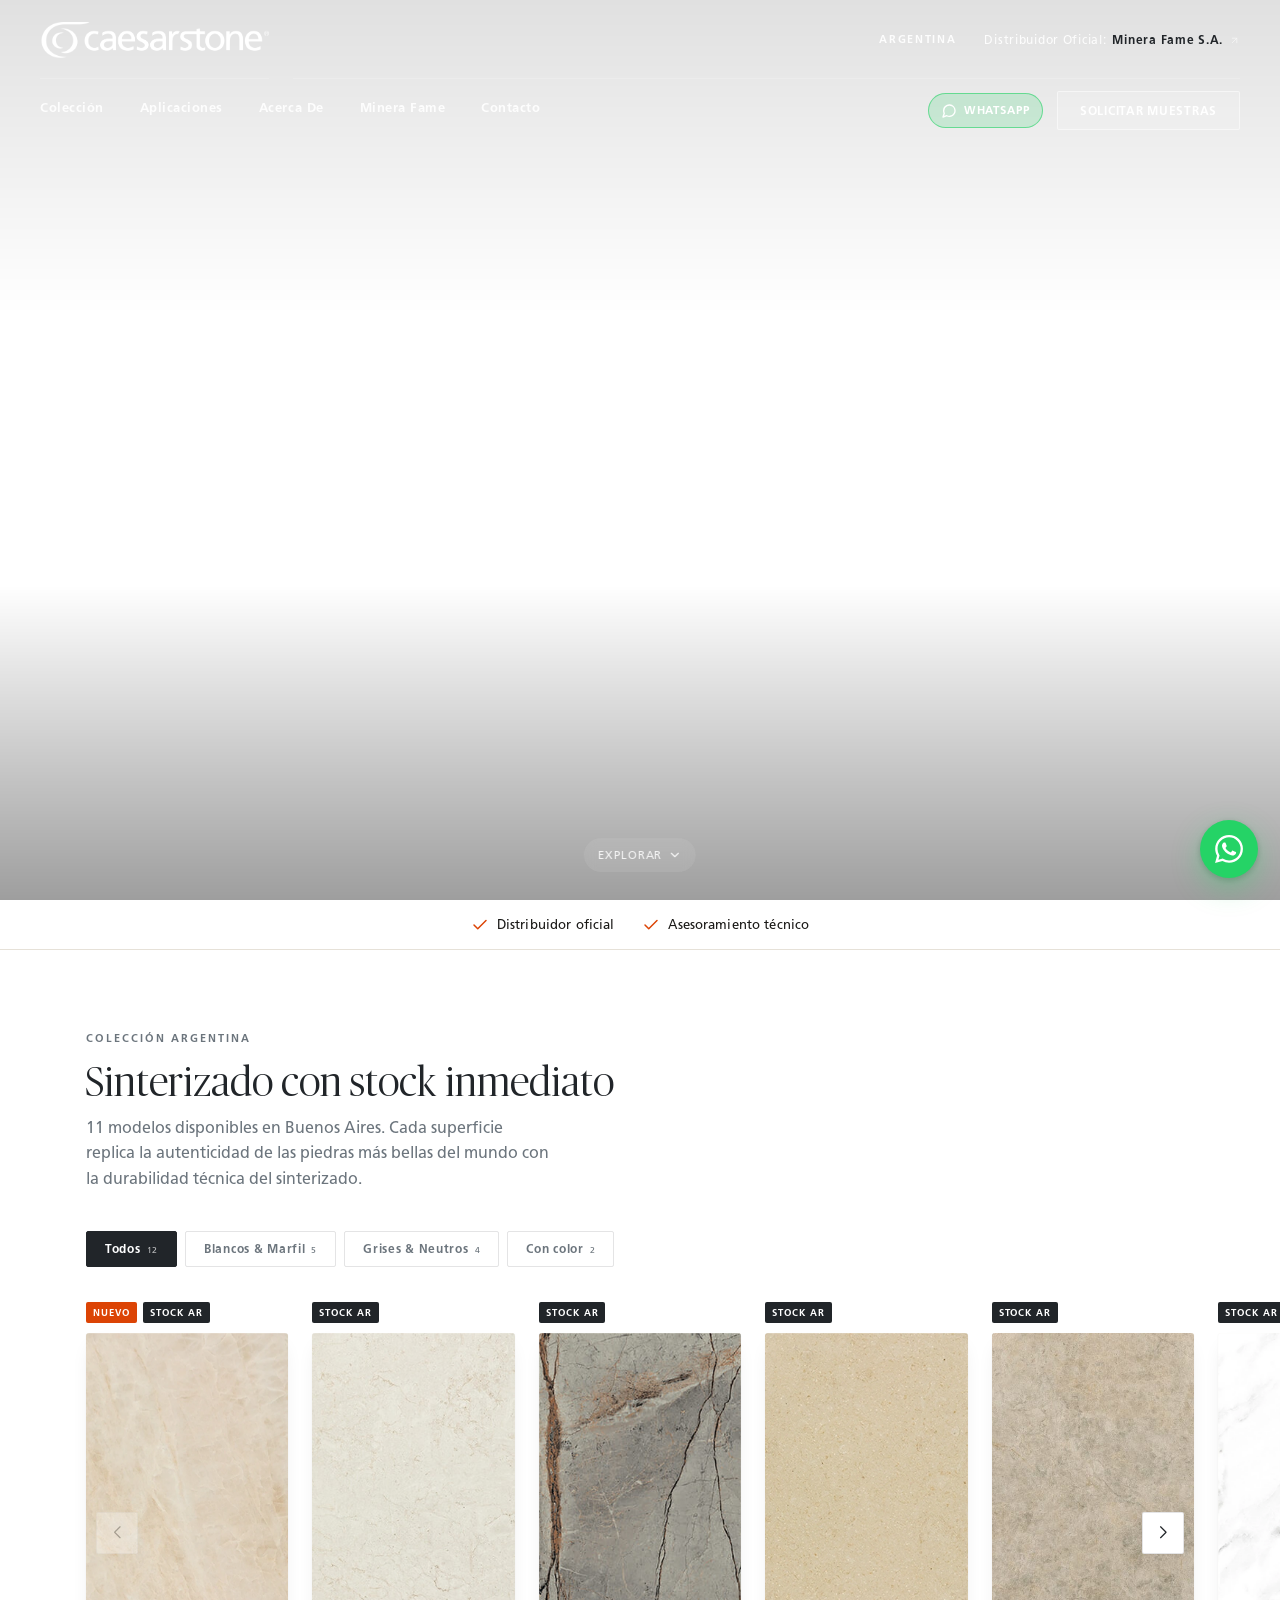
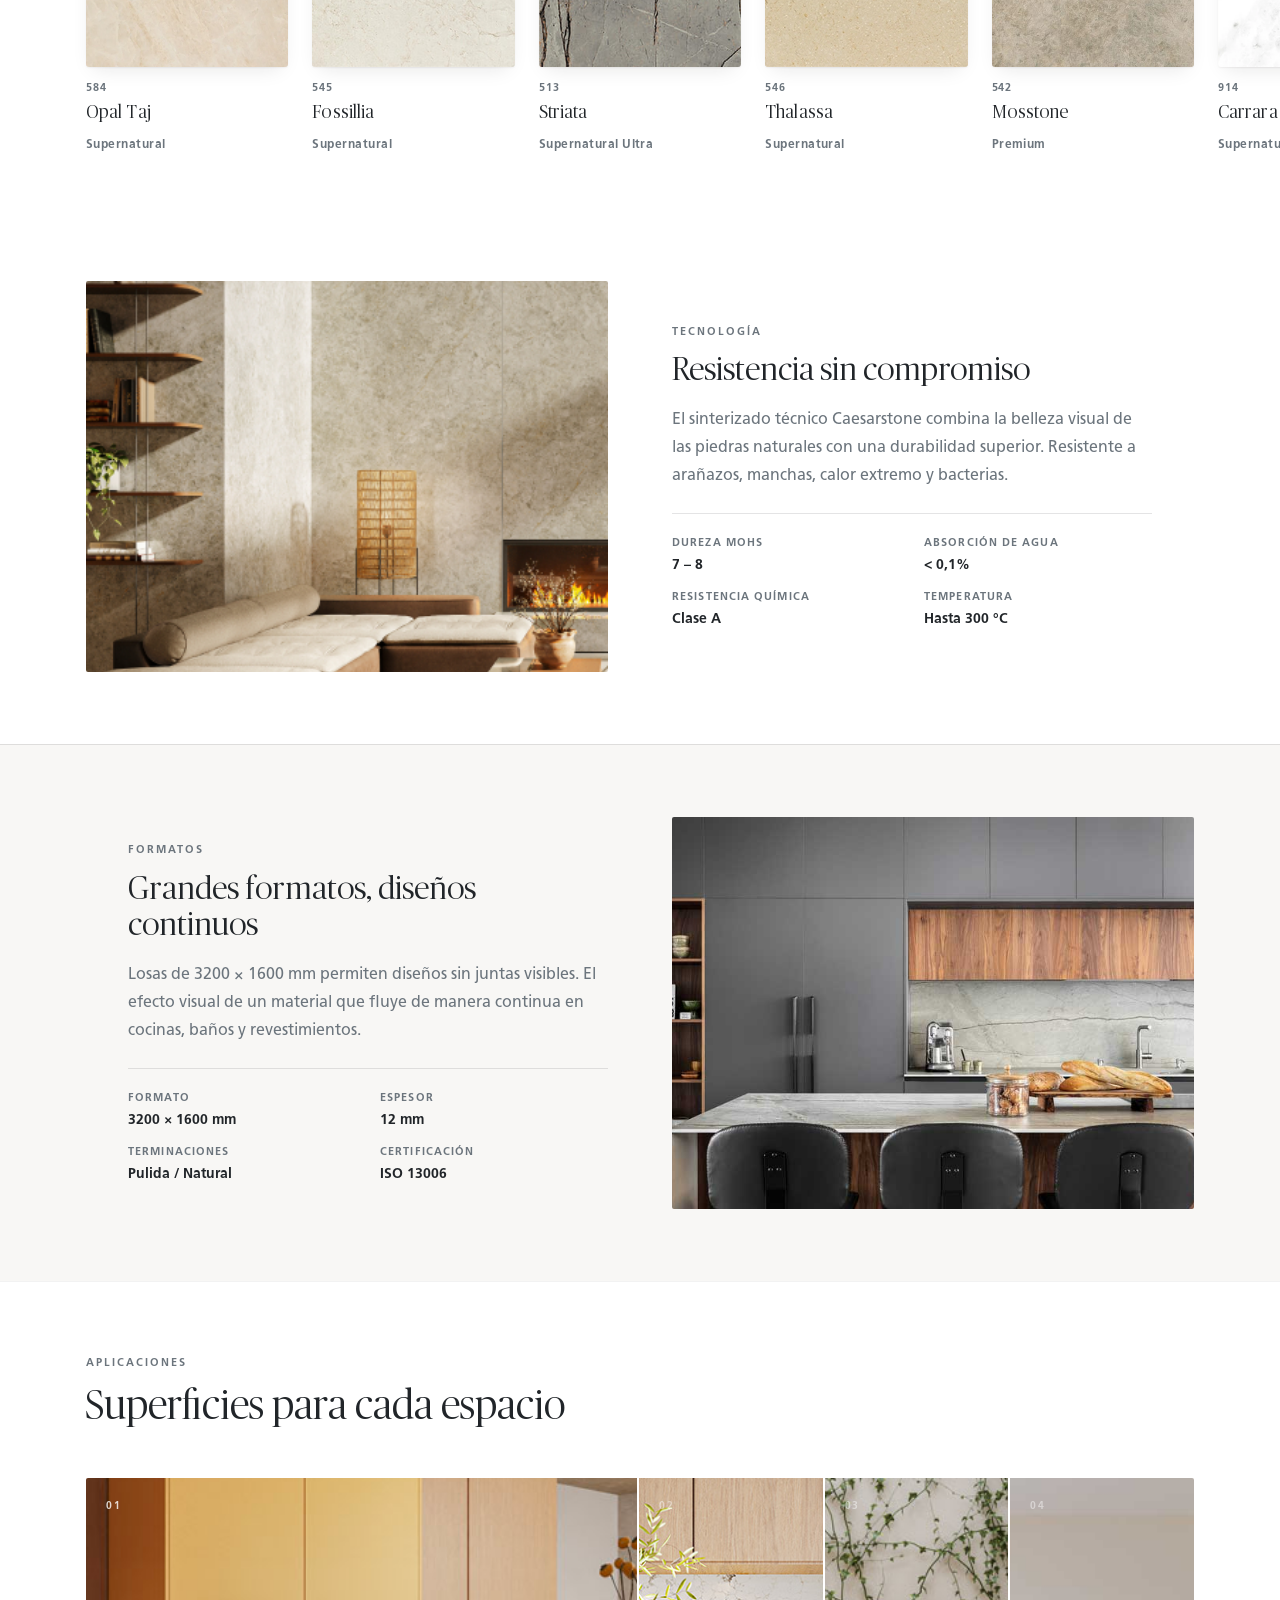
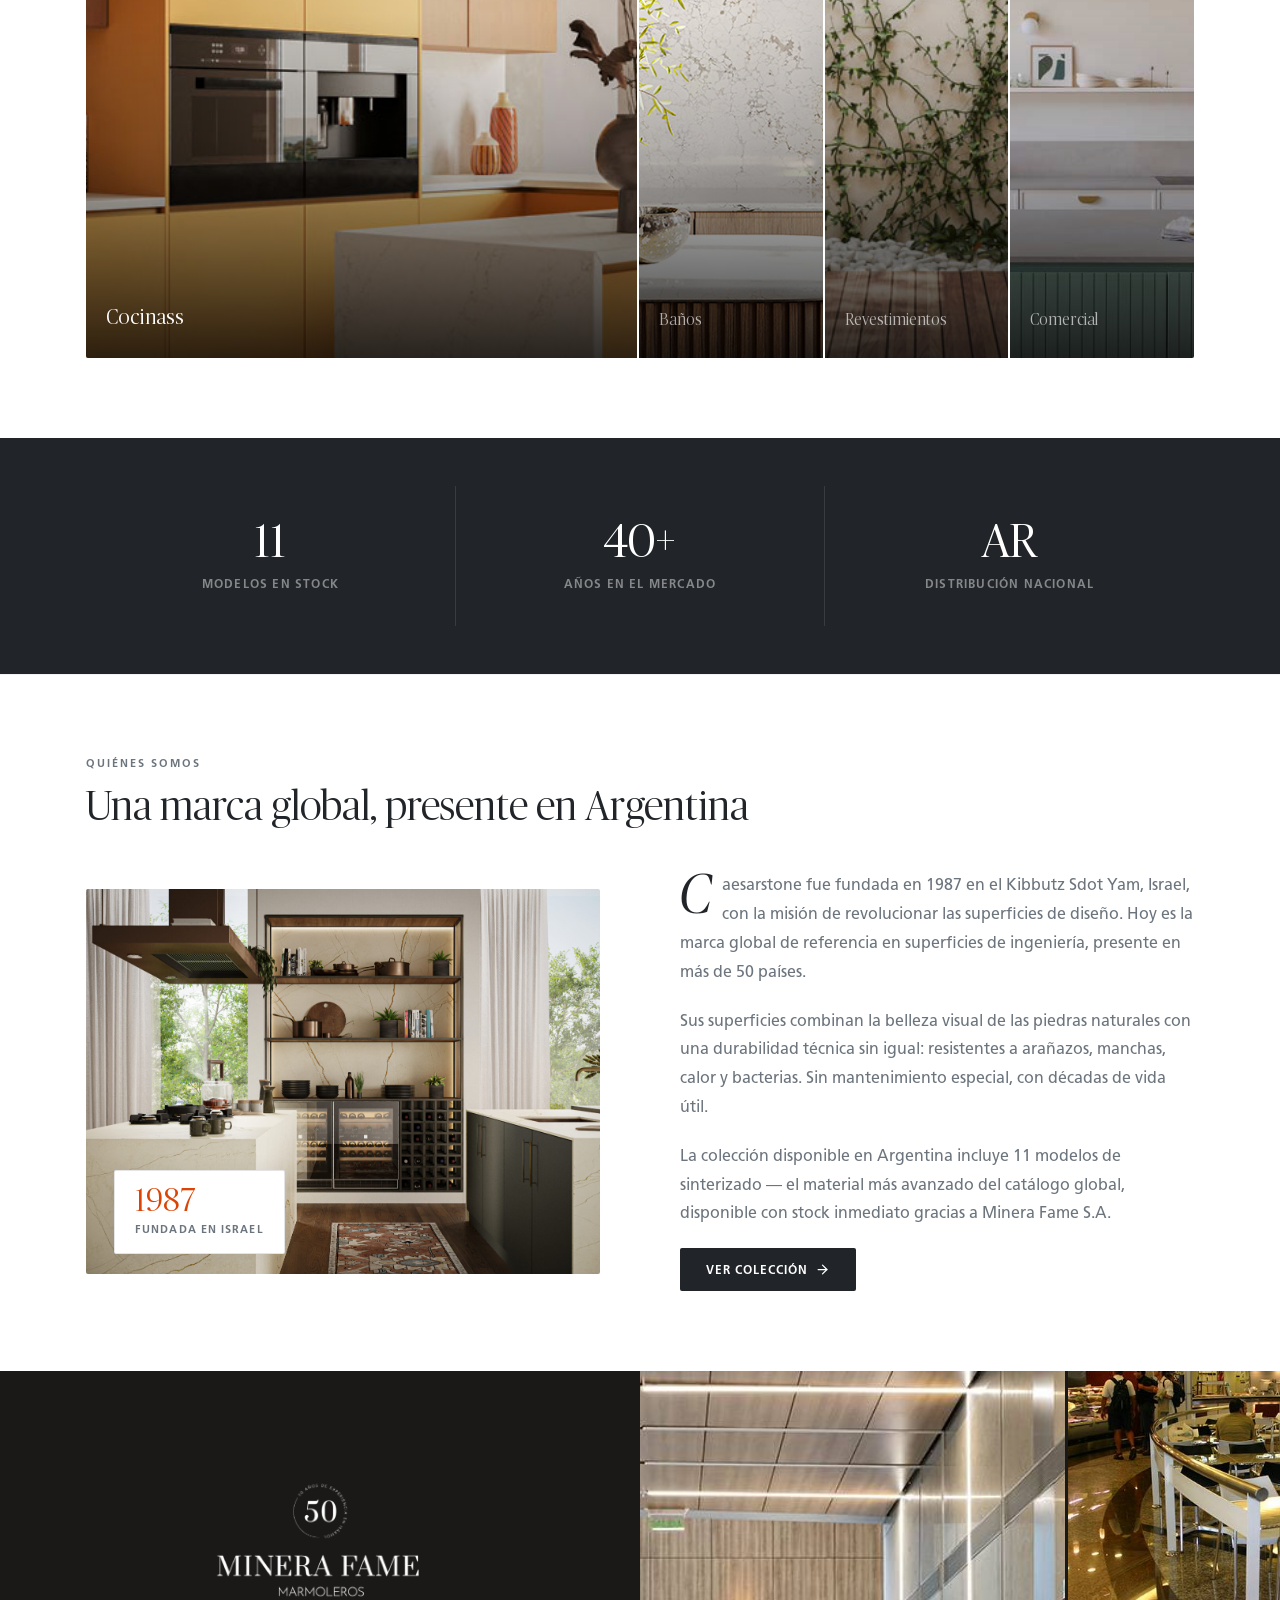
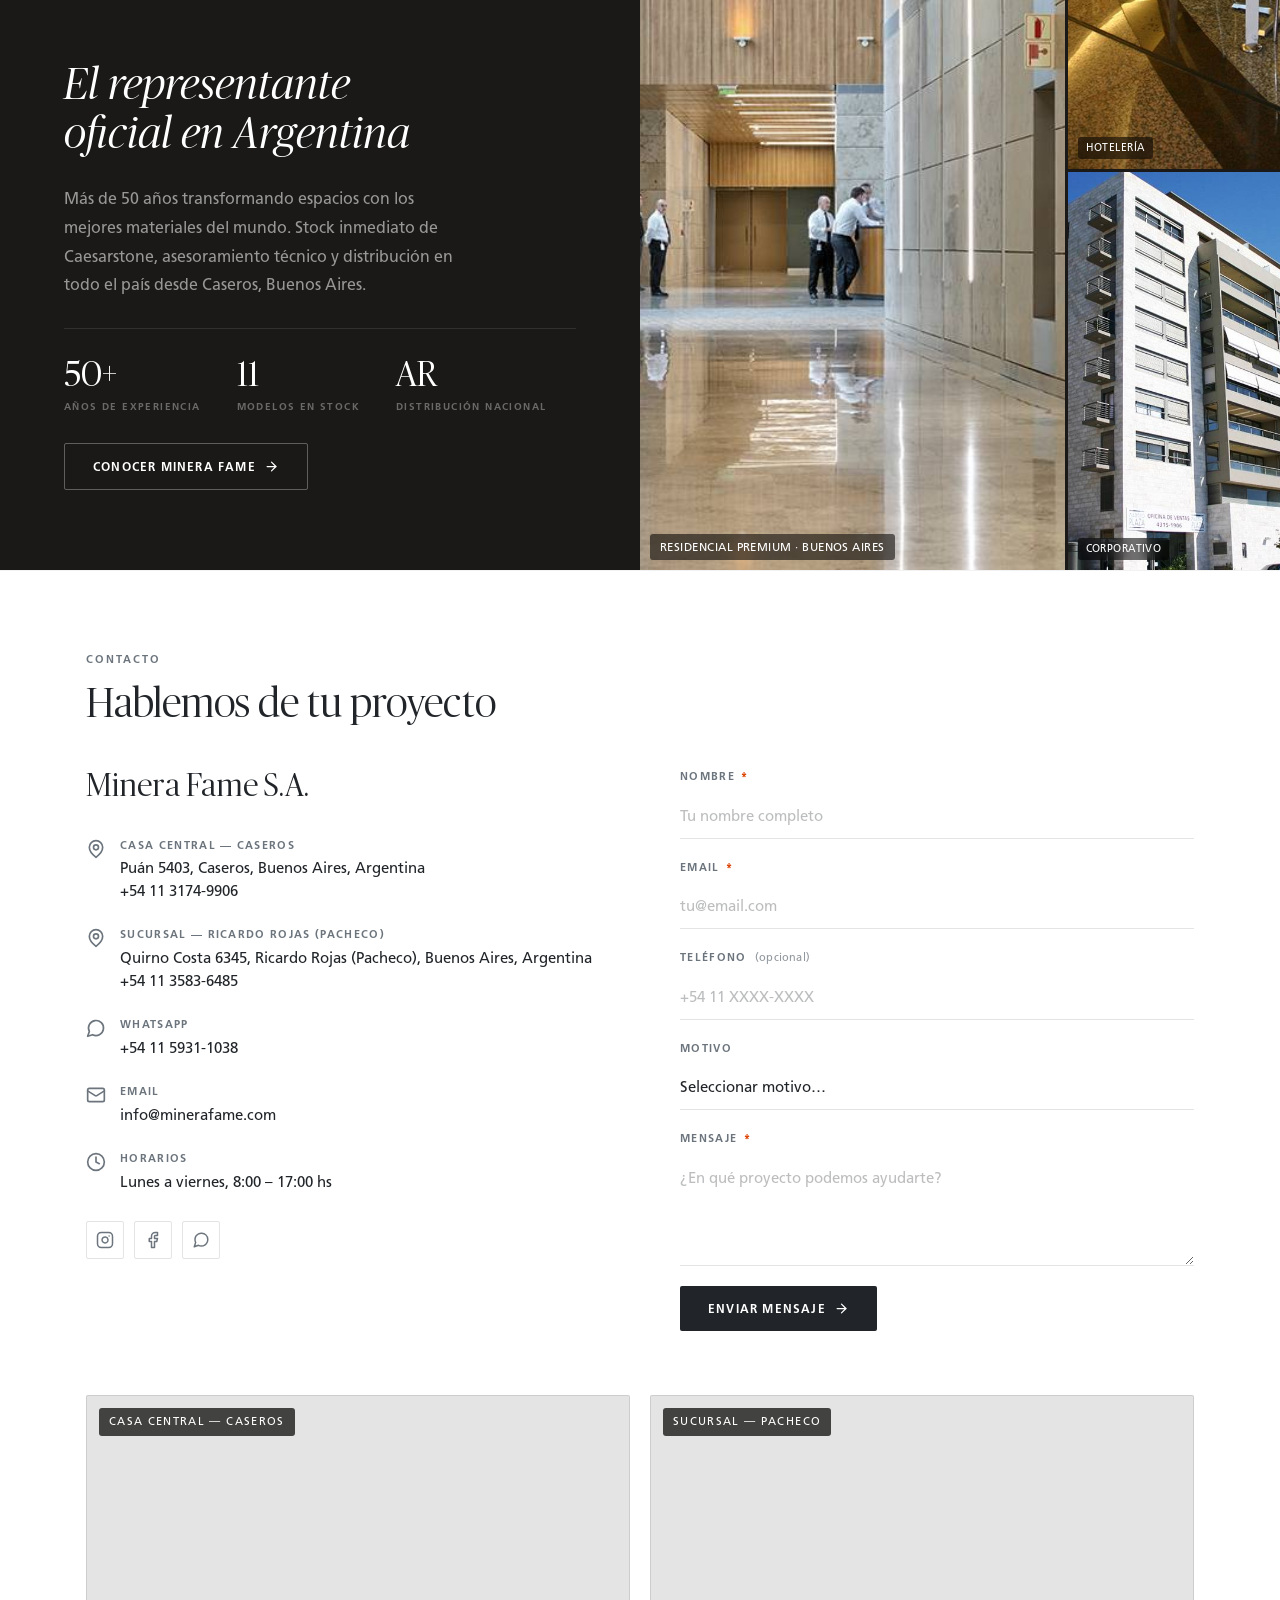
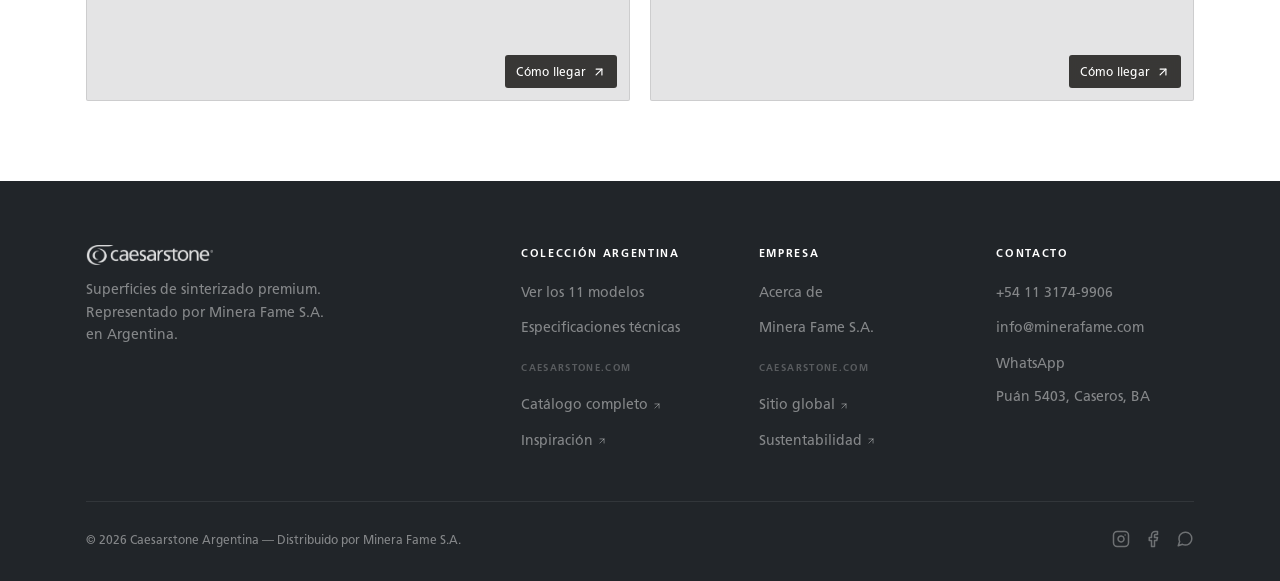
==== commit 168e8b86: "feat(cms): tamaño plancha + características editables en modal de muestras - index.html: data-edit e" ====
--- a/index.html
+++ b/index.html
@@ -854,8 +854,8 @@
             <span class="modal-size-plate-label" data-edit="modal.specs.tamanoLabelHtml" data-edit-html>Tamaño de<br>placa completa</span>
           </div>
           <div class="modal-size-dims">
-            <span class="modal-size-w">1600mm</span>
-            <span class="modal-size-h">3200mm</span>
+            <span class="modal-size-w" data-edit="modal.specs.sizeWidth">1600mm</span>
+            <span class="modal-size-h" data-edit="modal.specs.sizeHeight">3200mm</span>
           </div>
         </div>
       </div>
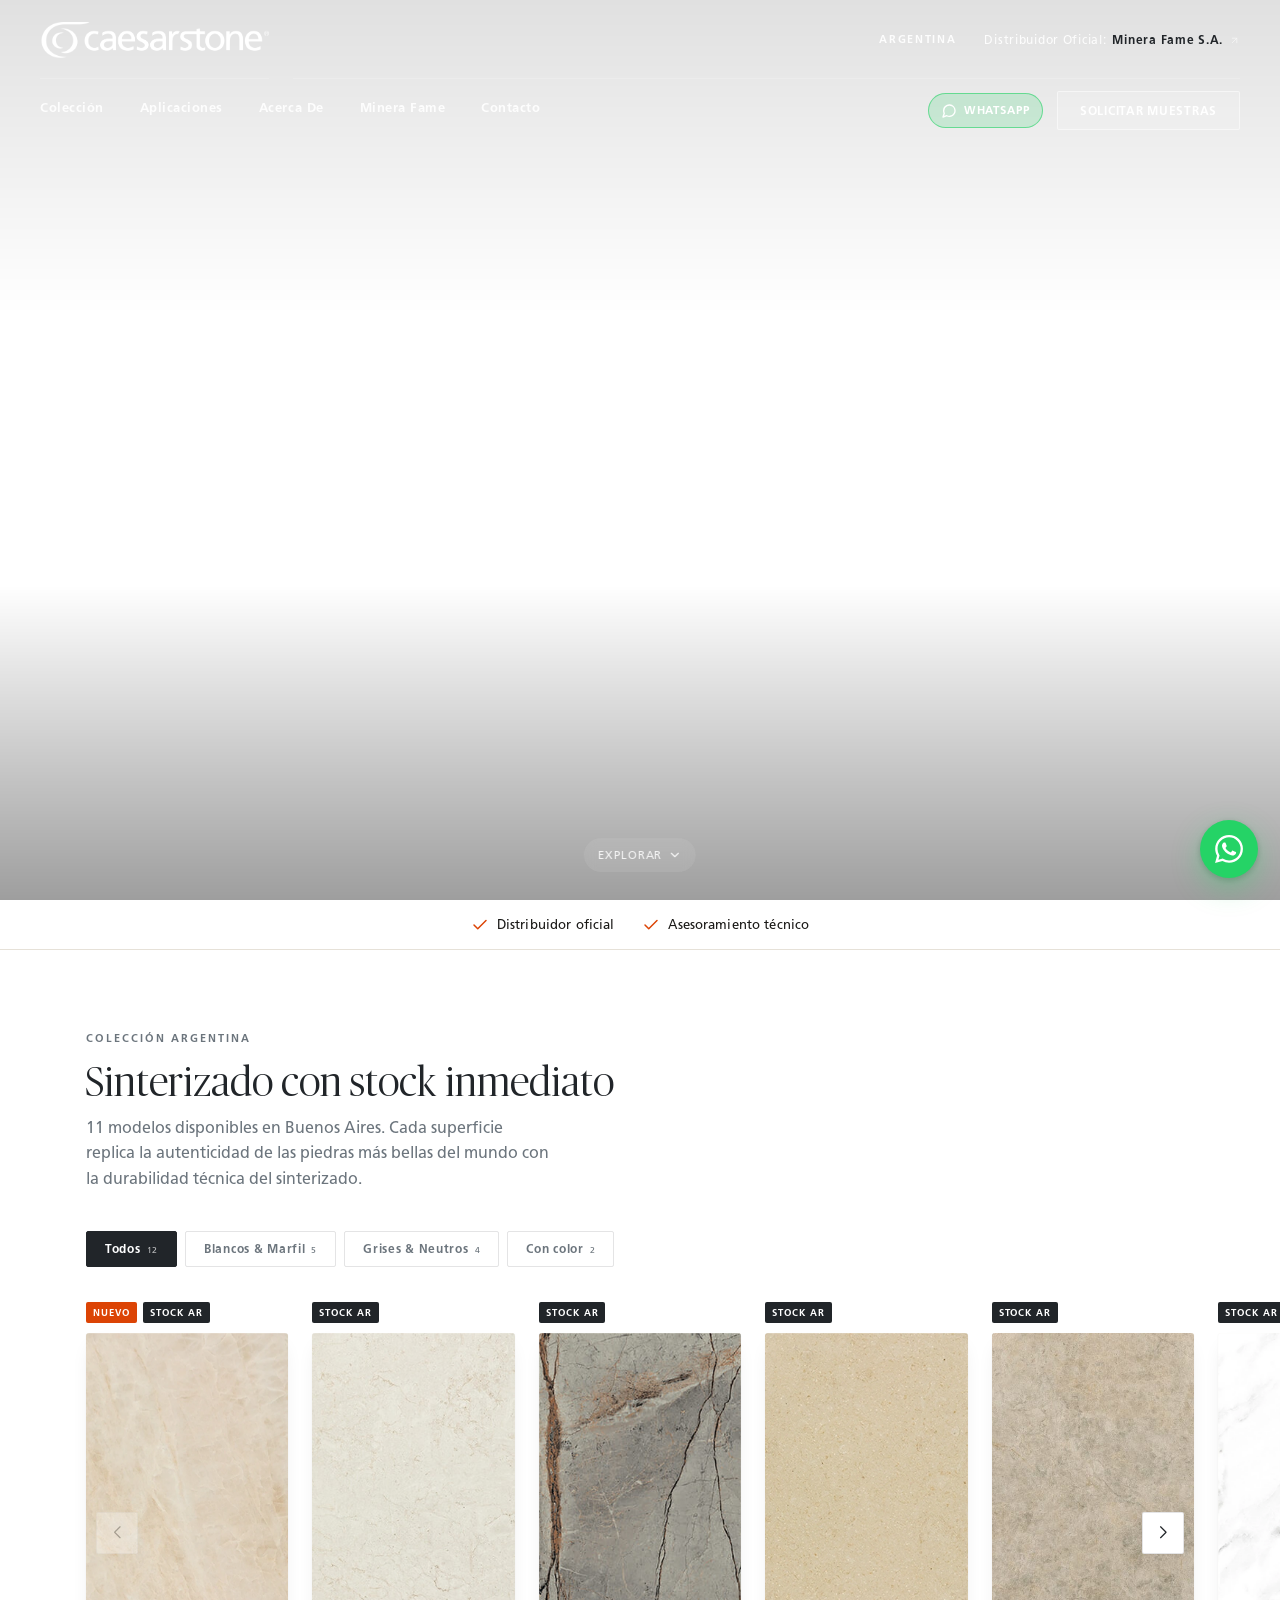
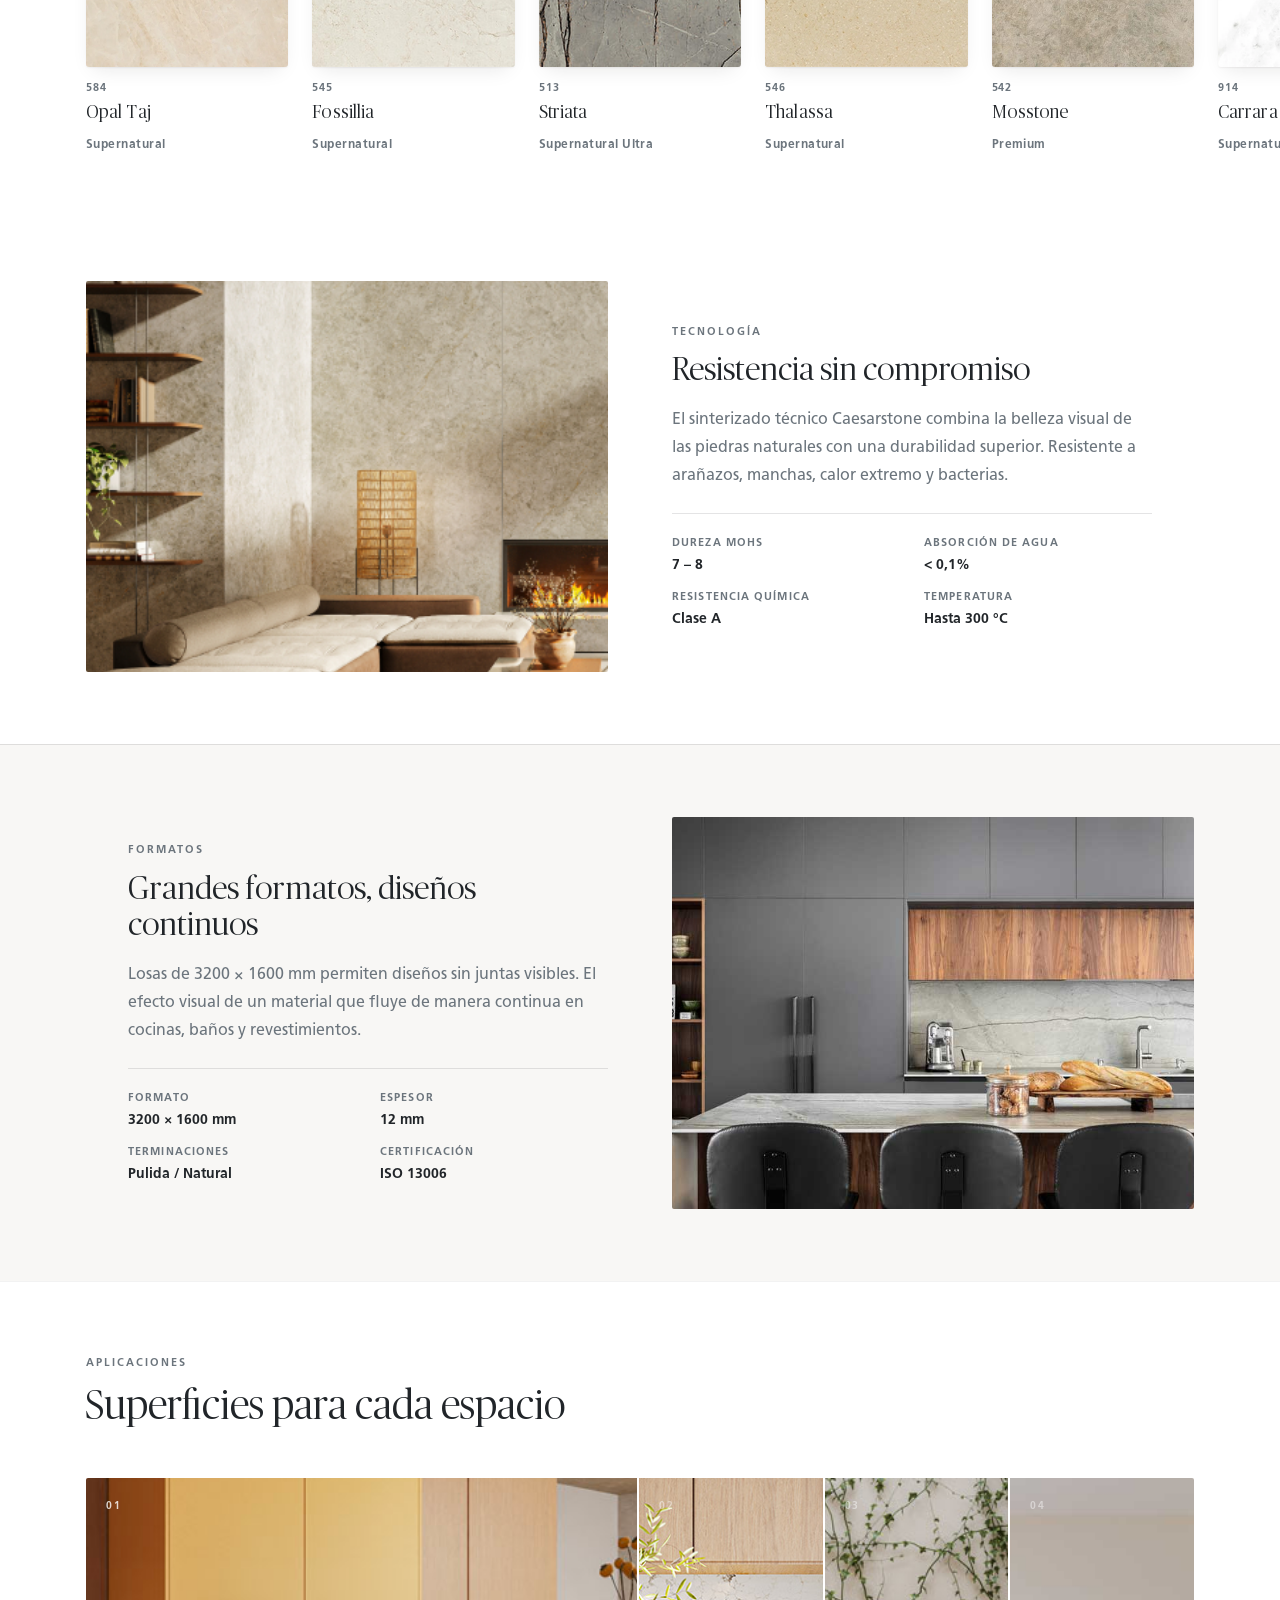
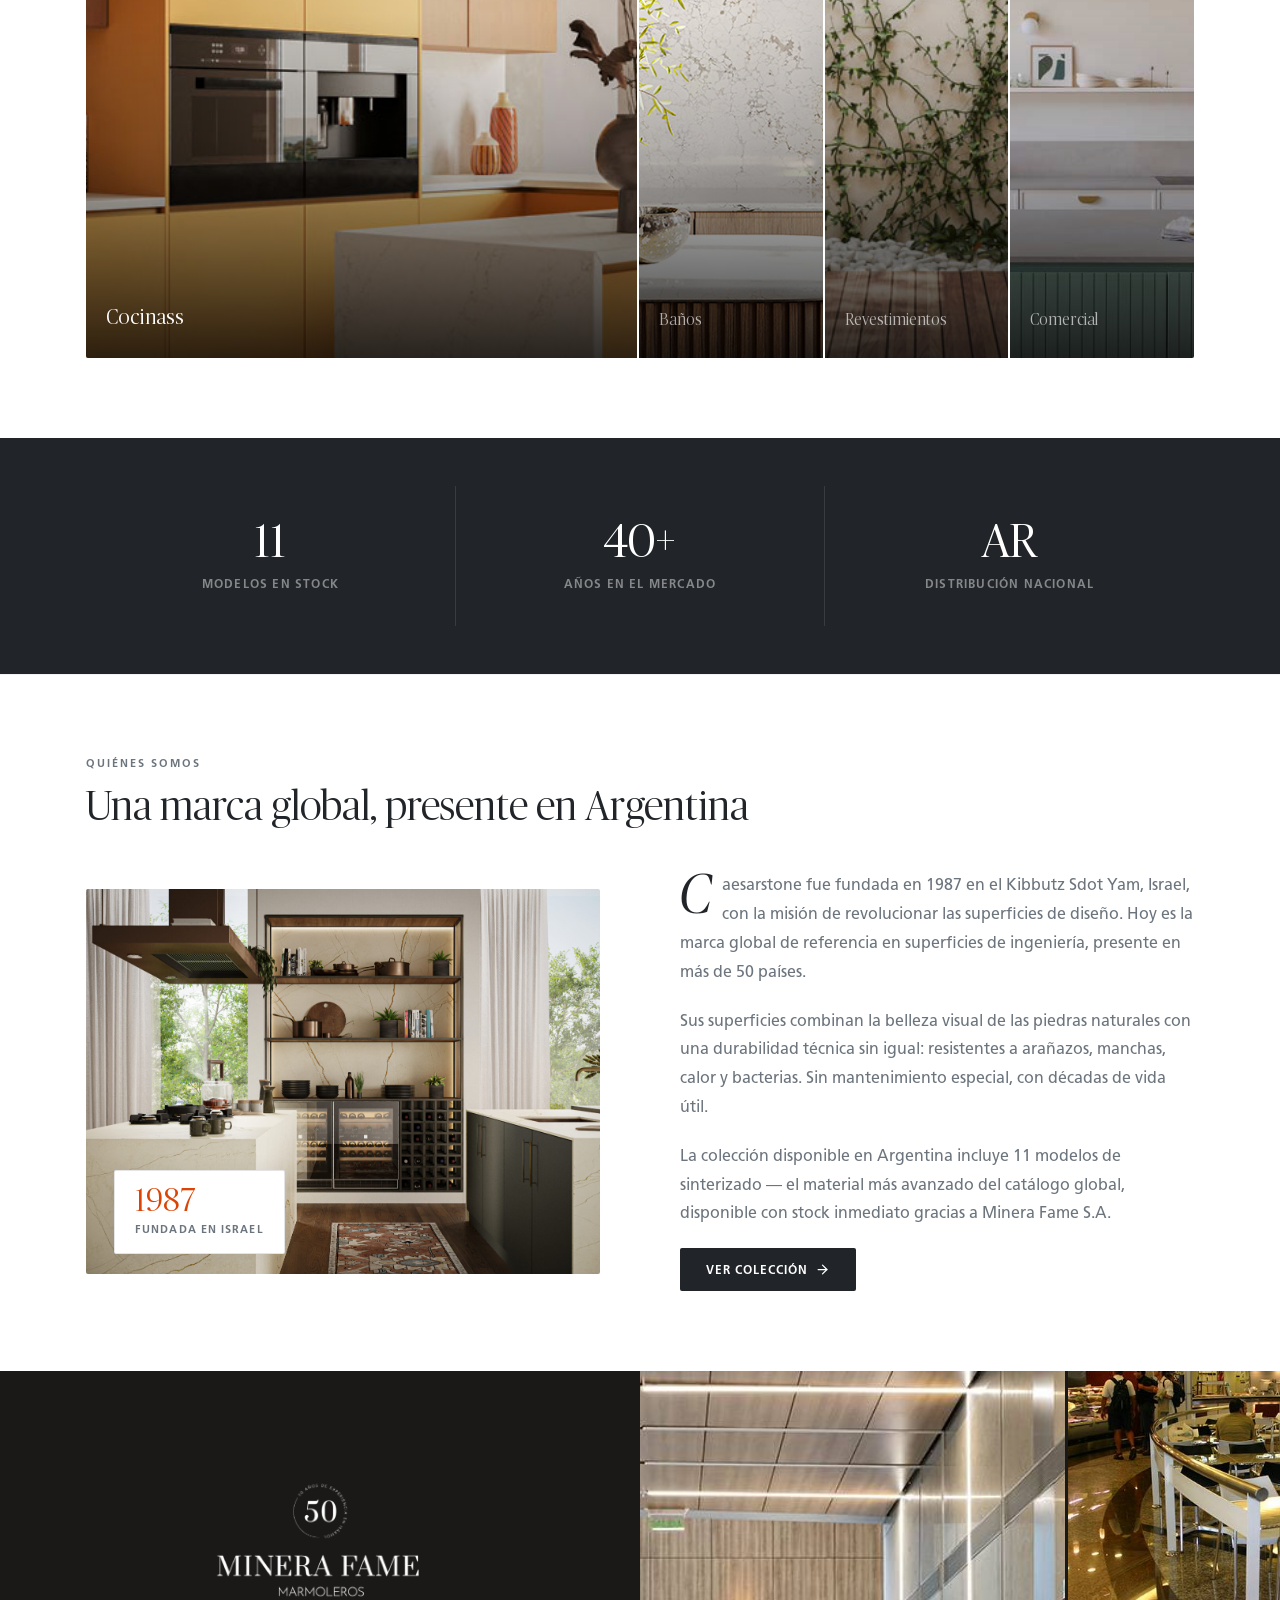
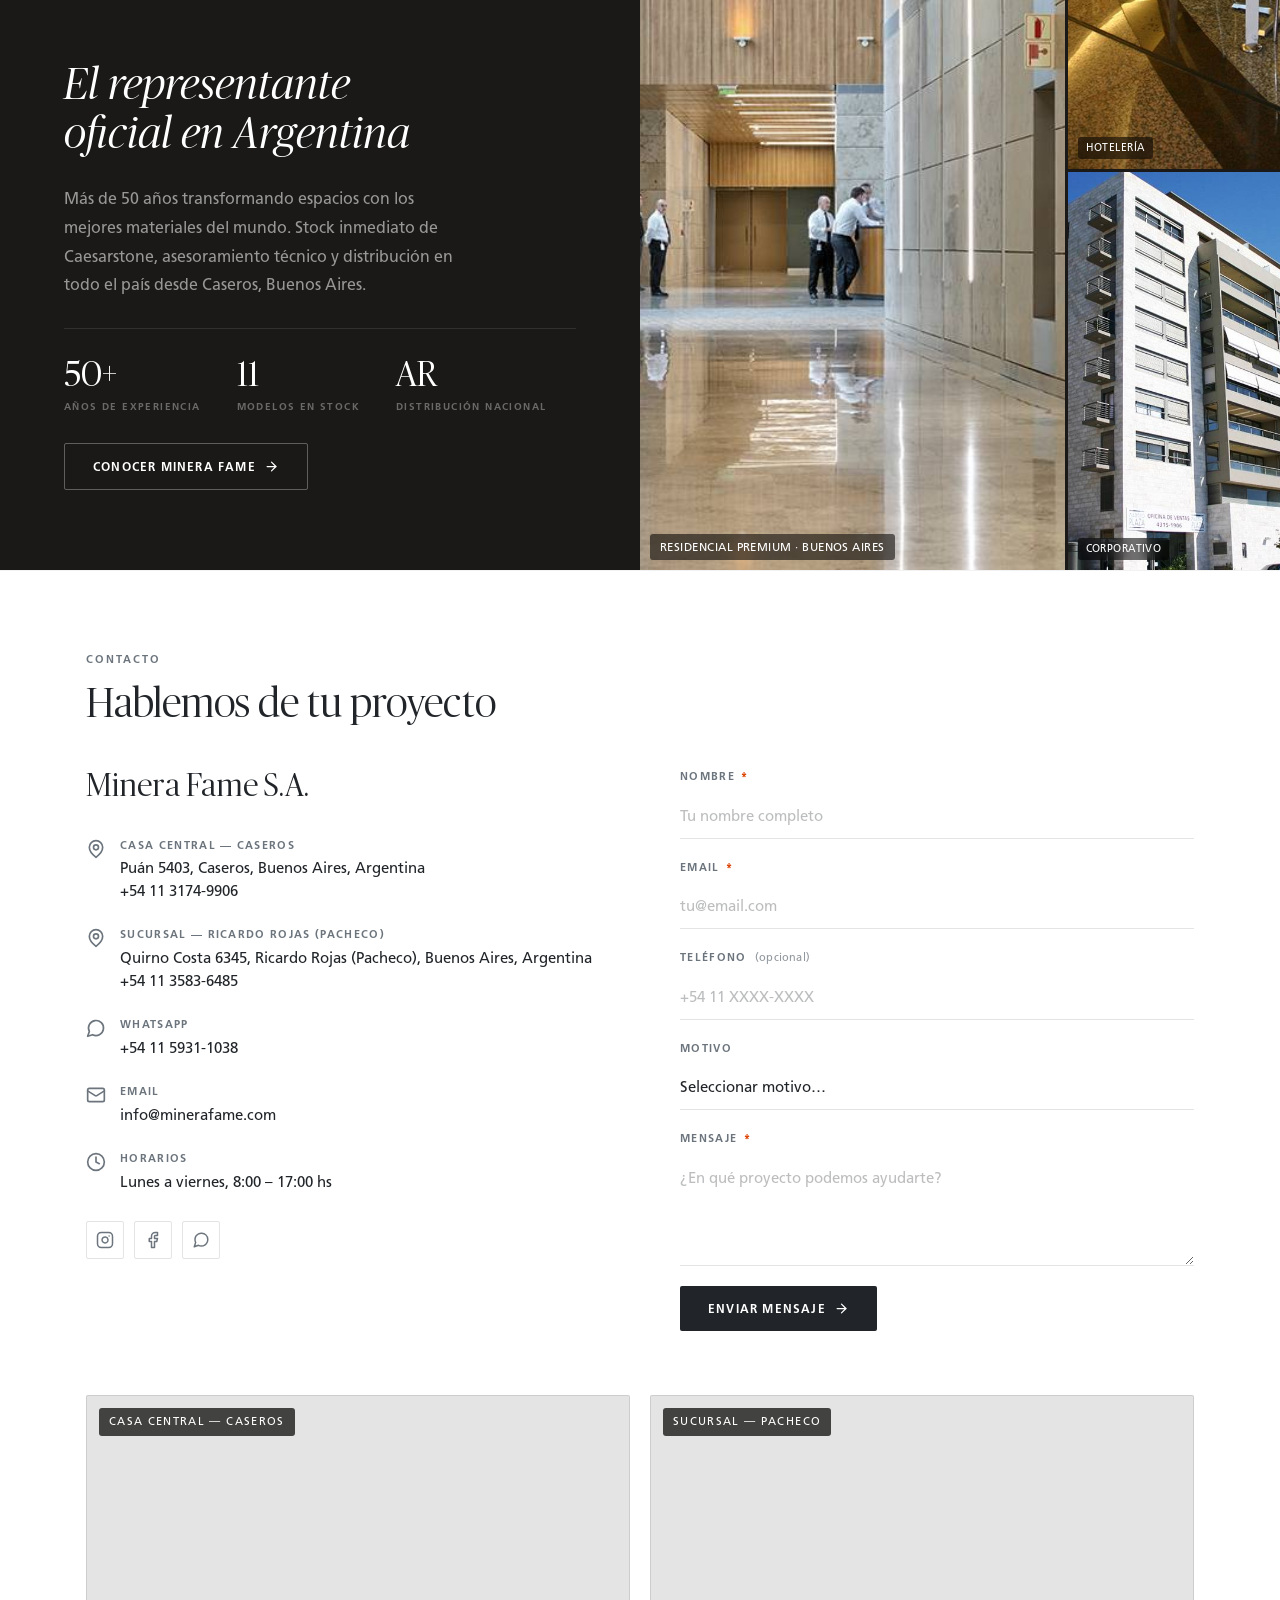
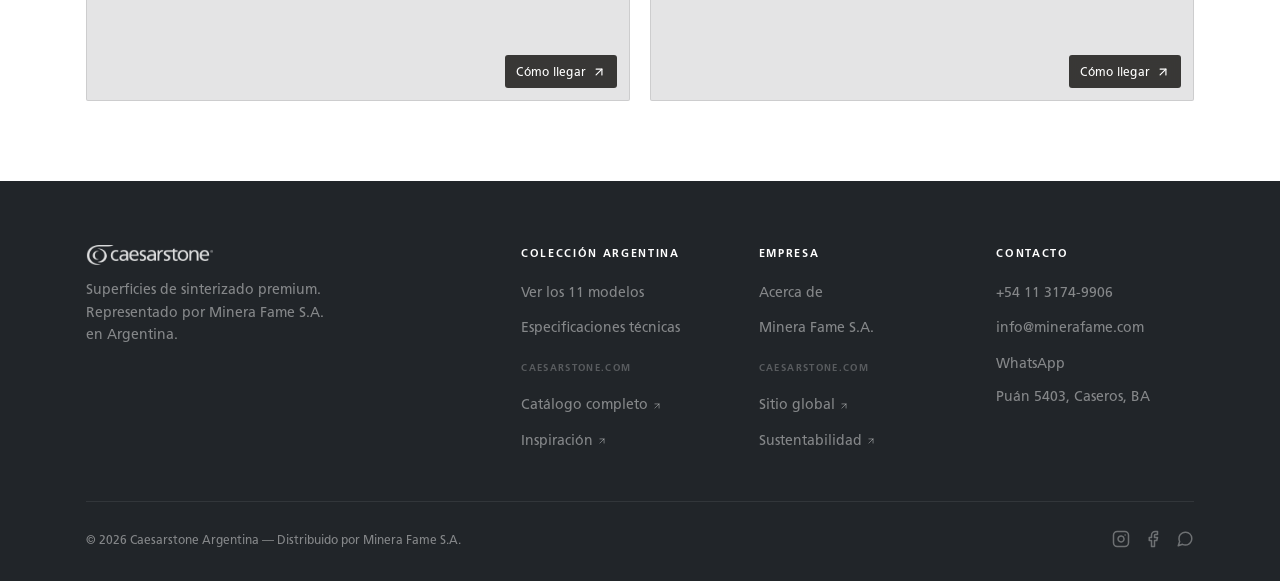
==== commit 9baaf41e: "fix(cms): tamaño plancha + espesor son per-producto, no global Antes: modal.specs.sizeWidth/Height e" ====
--- a/index.html
+++ b/index.html
@@ -835,7 +835,7 @@
         </div>
         <div class="modal-spec-block">
           <div class="modal-spec-label" data-edit="modal.specs.espesor">Espesor</div>
-          <div class="modal-spec-value">12mm</div>
+          <div class="modal-spec-value" id="modal-thickness">12mm</div>
         </div>
         <div class="modal-certs">
           <span class="modal-cert-badge">NSF</span>
@@ -854,8 +854,8 @@
             <span class="modal-size-plate-label" data-edit="modal.specs.tamanoLabelHtml" data-edit-html>Tamaño de<br>placa completa</span>
           </div>
           <div class="modal-size-dims">
-            <span class="modal-size-w" data-edit="modal.specs.sizeWidth">1600mm</span>
-            <span class="modal-size-h" data-edit="modal.specs.sizeHeight">3200mm</span>
+            <span class="modal-size-w" id="modal-size-w">1600mm</span>
+            <span class="modal-size-h" id="modal-size-h">3200mm</span>
           </div>
         </div>
       </div>
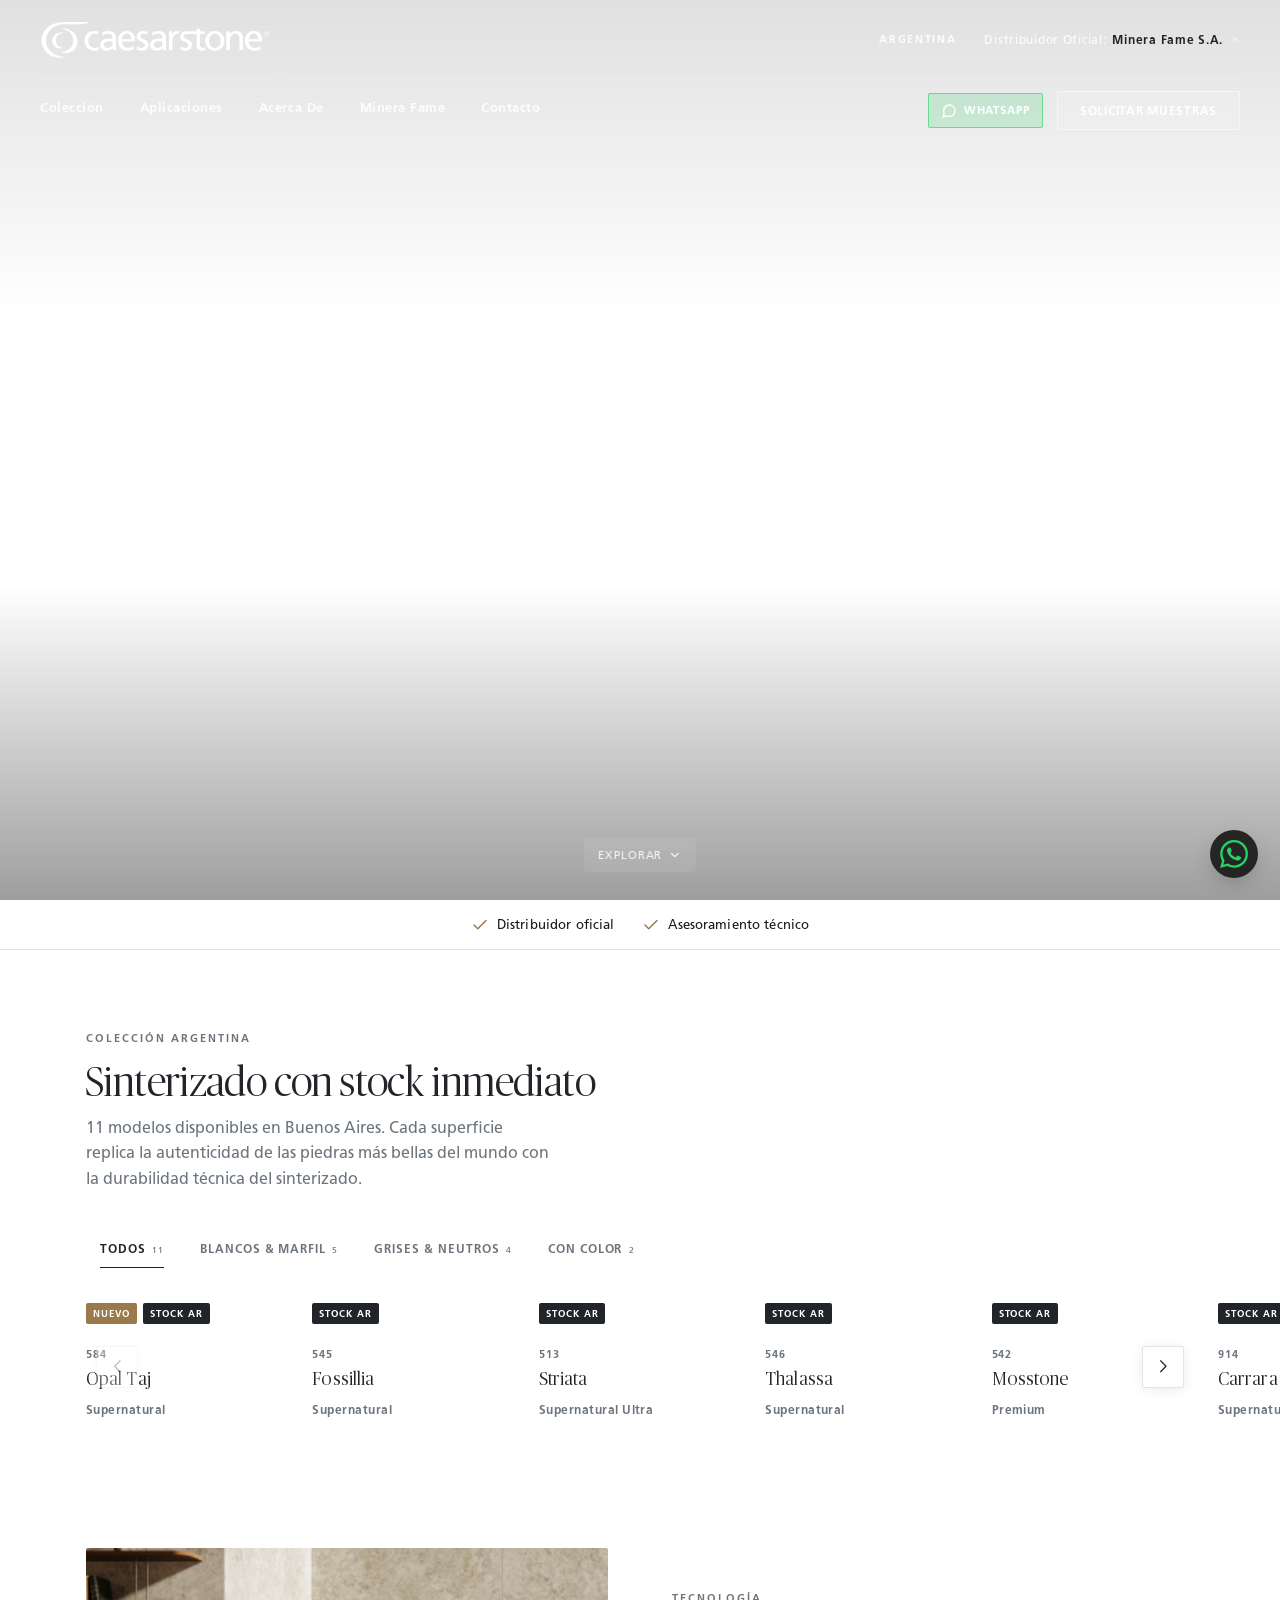
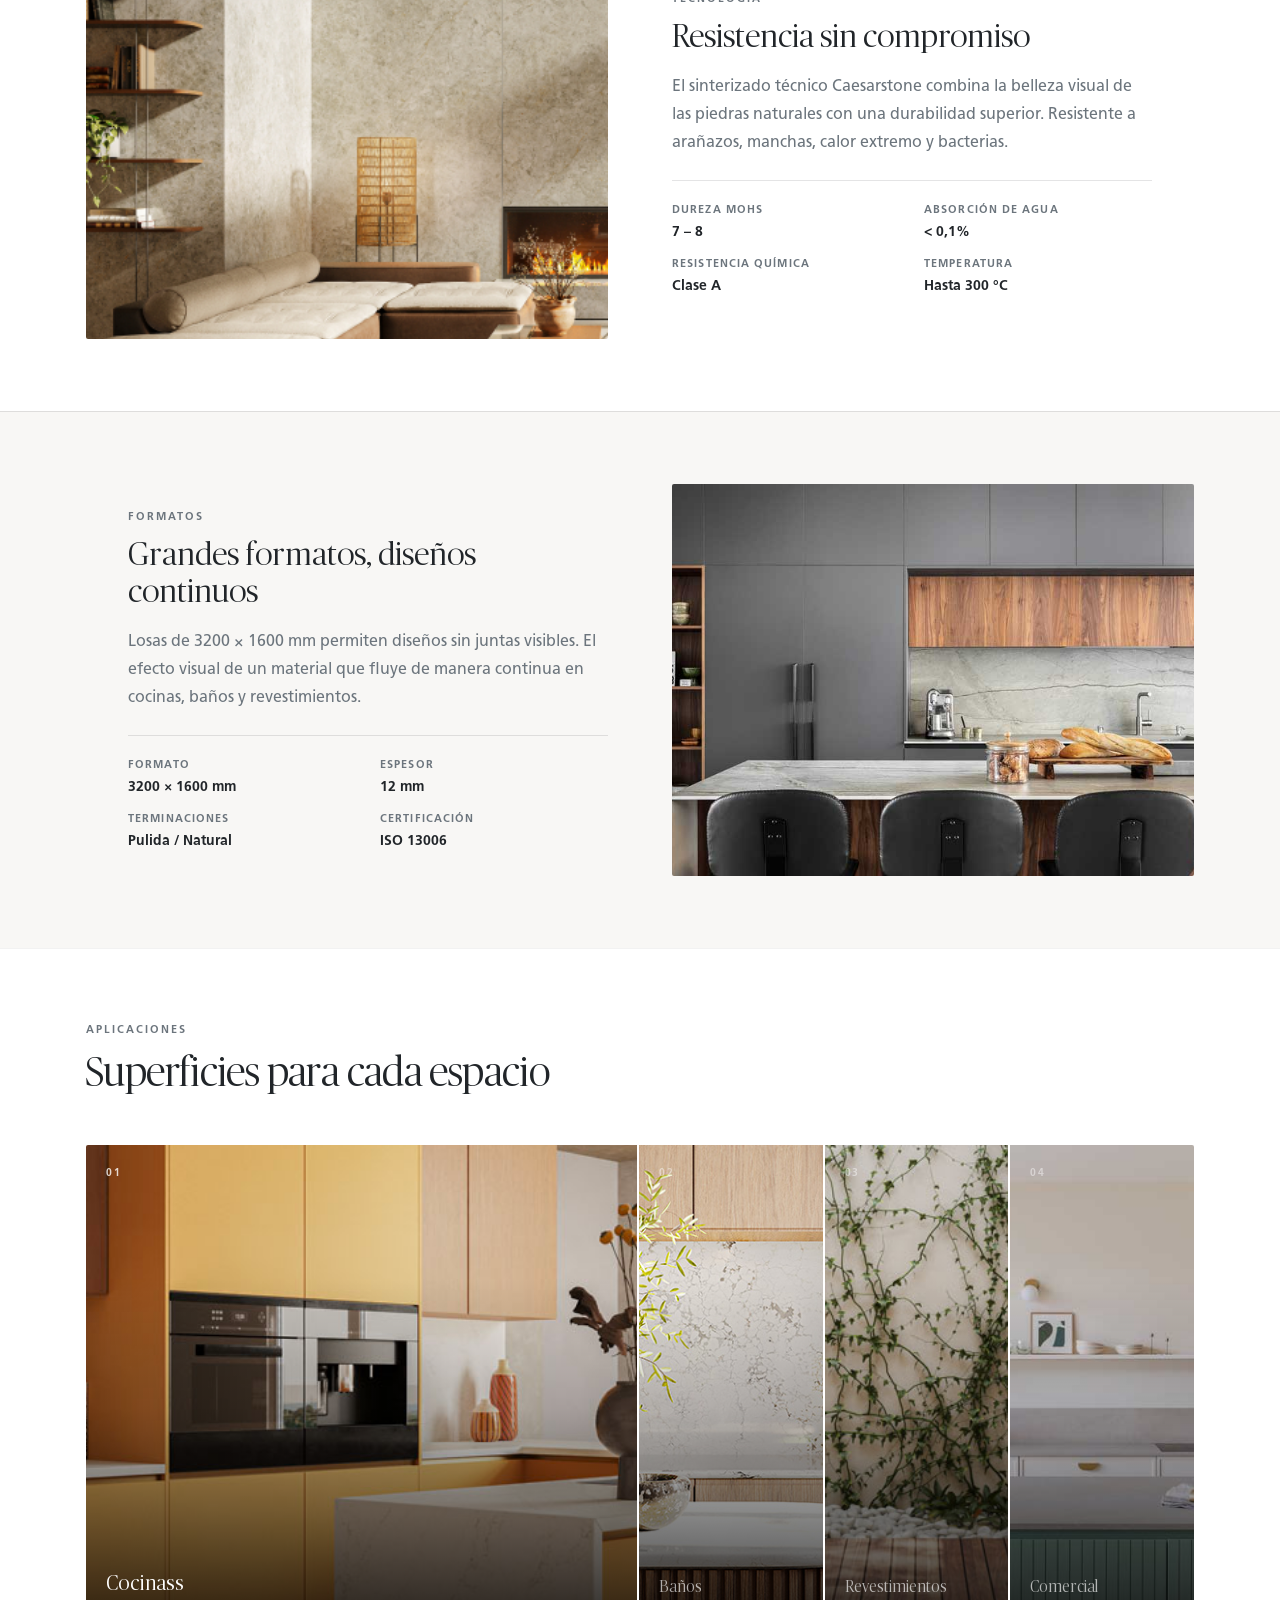
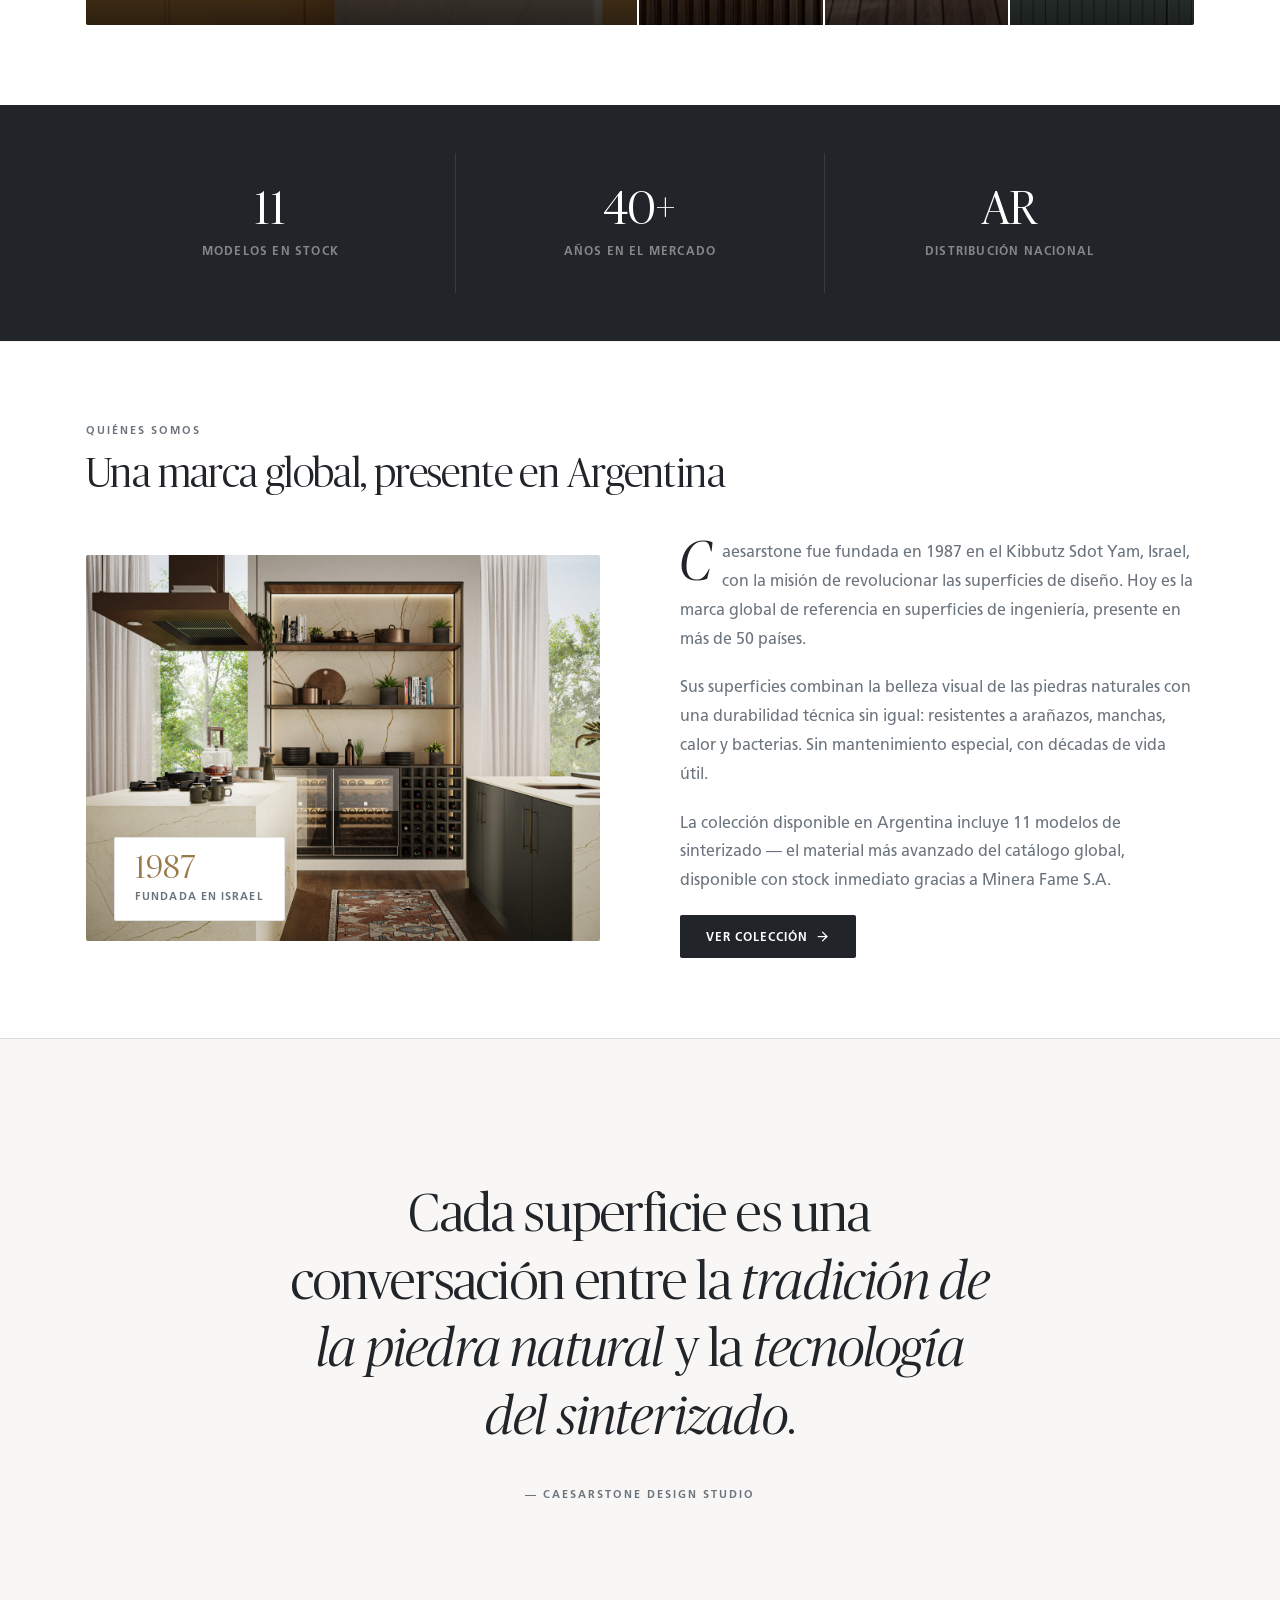
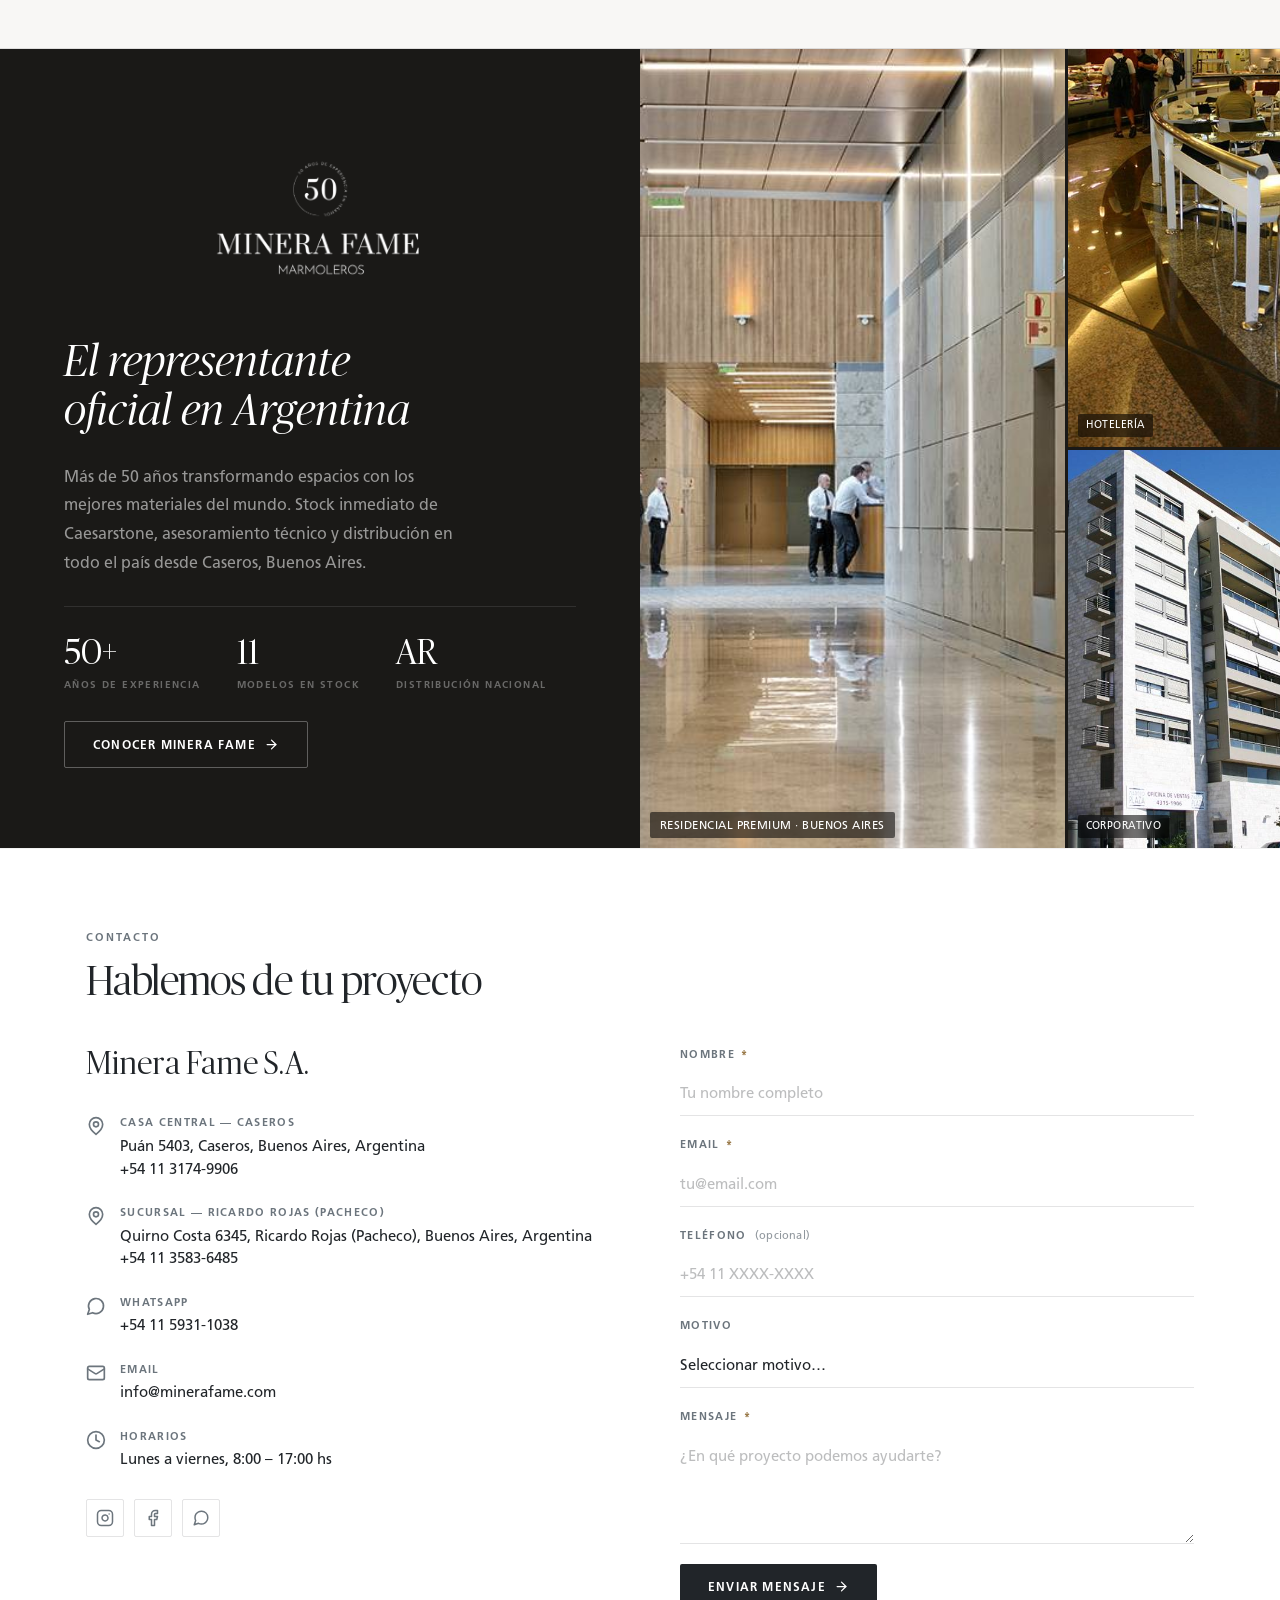
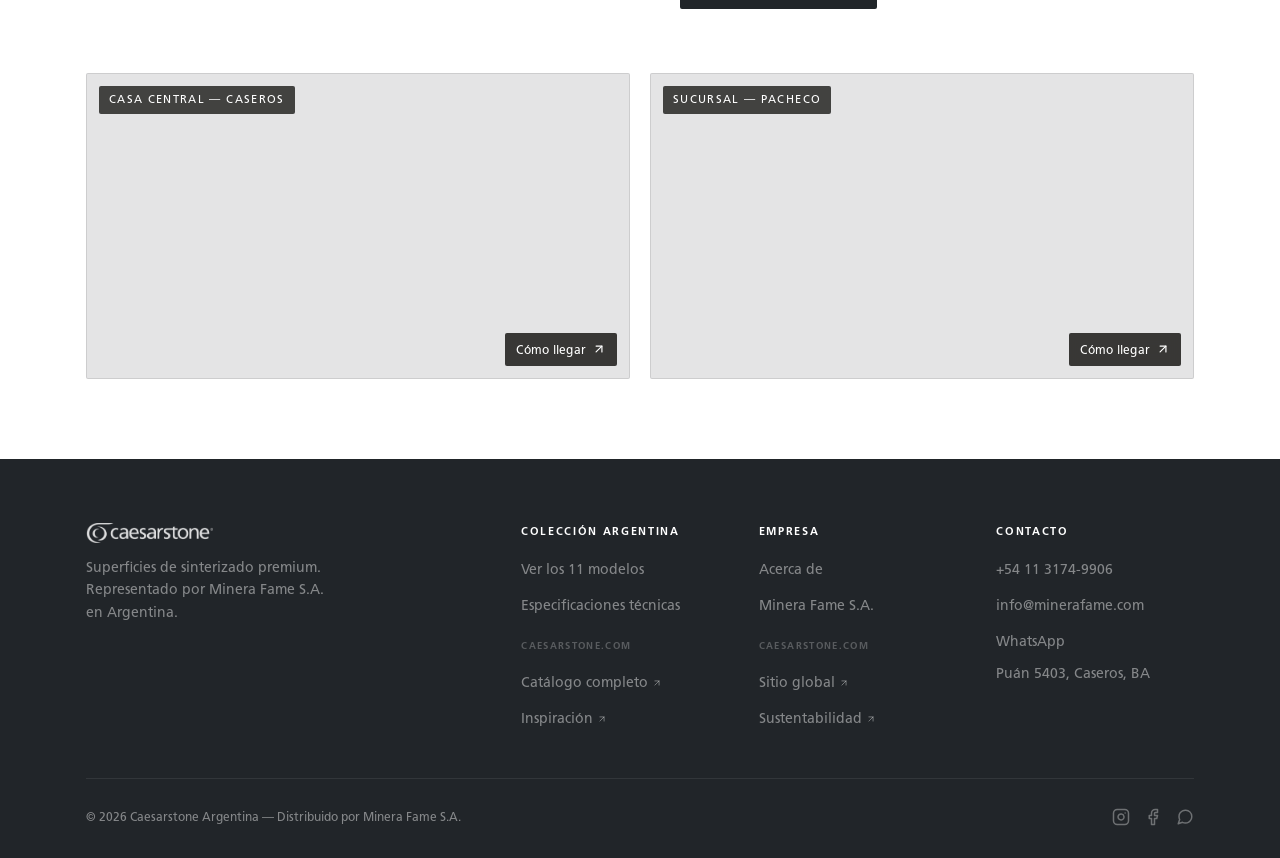
==== commit eae3369f: "feat(elegance): batch 1 — paleta + radius + stones + filter tabs + editorial quote + stats MF CS: - " ====
--- a/index.html
+++ b/index.html
@@ -495,6 +495,16 @@
   </div>
 </section>
 
+<!-- ── EDITORIAL QUOTE — respiración entre about y partner ──────────────────── -->
+<section class="editorial-quote" aria-label="Pensamiento de marca">
+  <div class="container">
+    <blockquote data-edit="editorialQuote.quoteHtml" data-edit-html>
+      Cada superficie es una conversación entre la <em>tradición de la piedra natural</em> y la <em>tecnología del sinterizado</em>.
+    </blockquote>
+    <cite data-edit="editorialQuote.cite">— Caesarstone Design Studio</cite>
+  </div>
+</section>
+
 <!-- ── PARTNER: Minera Fame ──────────────────────────────────────────────────── -->
 <section class="partner-section" aria-labelledby="partner-title">
   <div class="partner-inner">
--- a/css/styles.css
+++ b/css/styles.css
@@ -55,7 +55,7 @@
   font-size: 0.875rem;
   font-weight: 600;
   letter-spacing: 0.05em;
-  border-radius: 6px;
+  border-radius: 2px;
   text-decoration: none;
   transition: top 180ms ease;
 }
@@ -76,48 +76,71 @@
   outline-offset: 4px;
 }
 
-/* WhatsApp FAB — compartido entre ambas páginas */
+/* Editorial quote section — respiración entre bloques */
+.editorial-quote {
+  padding: clamp(96px, 16vh, 180px) 0;
+  background: var(--c-light);
+  border-top: 1px solid var(--c-border);
+  border-bottom: 1px solid var(--c-border);
+  text-align: center;
+}
+.editorial-quote .container { max-width: 920px; }
+.editorial-quote blockquote {
+  font-family: var(--font-display);
+  font-size: clamp(1.6rem, 4.2vw, 3.4rem);
+  font-weight: 400;
+  line-height: 1.2;
+  letter-spacing: var(--tracking-tight);
+  color: var(--c-body);
+  max-width: 22ch;
+  margin: 0 auto;
+}
+.editorial-quote em { font-style: italic; }
+.editorial-quote cite {
+  display: block;
+  margin-top: clamp(28px, 4vh, 48px);
+  font-family: var(--font-sans);
+  font-size: 0.6875rem;
+  font-weight: 700;
+  letter-spacing: var(--tracking-eyebrow);
+  text-transform: uppercase;
+  color: var(--c-muted);
+  font-style: normal;
+}
+
+/* WhatsApp FAB — sobrio, charcoal con ícono verde */
 .wa-fab {
   position: fixed;
   right: 22px;
   bottom: 22px;
   z-index: 1100;
-  width: 58px;
-  height: 58px;
+  width: 48px;
+  height: 48px;
   display: flex;
   align-items: center;
   justify-content: center;
+  background: rgba(26,25,23,0.92);
+  color: #25d366;
+  border-radius: 50%;
+  box-shadow: 0 8px 24px -8px rgba(0,0,0,0.35);
+  transition: background var(--dur-quick) var(--ease-standard), color var(--dur-quick), transform var(--dur-quick);
+  backdrop-filter: blur(8px);
+}
+.wa-fab:hover {
   background: #25d366;
   color: #fff;
-  border-radius: 50%;
-  box-shadow: 0 10px 28px rgba(37,211,102,0.35), 0 2px 6px rgba(0,0,0,0.2);
-  transition: transform 200ms cubic-bezier(0.16,1,0.3,1), box-shadow 200ms;
-  animation: wa-fab-pulse 2.4s ease-in-out infinite;
-}
-.wa-fab:hover {
-  transform: scale(1.08);
-  box-shadow: 0 14px 36px rgba(37,211,102,0.45), 0 2px 8px rgba(0,0,0,0.25);
-  color: #fff;
+  transform: scale(1.05);
 }
 .wa-fab:active { transform: scale(0.97); }
-
-@keyframes wa-fab-pulse {
-  0%, 100% { box-shadow: 0 10px 28px rgba(37,211,102,0.35), 0 0 0 0 rgba(37,211,102,0.4); }
-  50%      { box-shadow: 0 10px 28px rgba(37,211,102,0.35), 0 0 0 14px rgba(37,211,102,0); }
-}
 
 @media (max-width: 640px) {
   .wa-fab {
     right: 16px;
     bottom: 16px;
-    width: 52px;
-    height: 52px;
+    width: 44px;
+    height: 44px;
   }
-  .wa-fab svg { width: 24px; height: 24px; }
-}
-
-@media (prefers-reduced-motion: reduce) {
-  .wa-fab { animation: none; }
+  .wa-fab svg { width: 20px; height: 20px; }
 }
 
 /* ─── FUENTES REALES de caesarstone.com ────────────────────────────────────── */
@@ -175,8 +198,24 @@
   --c-border:     rgba(33, 37, 41, 0.12);
   --c-border-soft: rgba(33, 37, 41, 0.06);
   --c-muted:      #6c757d;
-  --c-accent:     #DC4405;  /* orange-red: caesarstone Pro button color */
-  --c-accent-ink: #a83305;  /* hover darker — para texto, evita chillar */
+  --c-accent:     #9a7a4a;  /* bronze/dorado luxury — replaces orange-red #DC4405 */
+  --c-accent-ink: #6f5832;  /* hover darker */
+  --c-accent-soft:#b8966a;
+  /* Animation cadence — editorial slow */
+  --dur-instant: 120ms;
+  --dur-quick:   220ms;
+  --dur-medium:  420ms;
+  --dur-slow:    780ms;
+  --dur-editorial: 1200ms;
+  --ease-emphasized: cubic-bezier(0.16, 1, 0.3, 1);
+  --ease-standard:   cubic-bezier(0.4, 0, 0.2, 1);
+  --tracking-tight:    -0.015em;
+  --tracking-display:  -0.02em;
+  --tracking-eyebrow:   0.18em;
+  /* Border radius scale — solo 3 valores */
+  --r-square: 0;
+  --r-edge:   2px;
+  --r-circle: 50%;
   --c-dark:       #1a1917;
 
   /* Header */
@@ -221,12 +260,13 @@
   font-size: clamp(2.8rem, 6vw, 5.5rem);
   font-weight: 400;
   line-height: 1.05;
+  letter-spacing: var(--tracking-display);
 }
 
 .section-eyebrow {
   font-size: 0.6875rem;
   font-weight: 700;
-  letter-spacing: 0.18em;
+  letter-spacing: var(--tracking-eyebrow);
   text-transform: uppercase;
   color: var(--c-muted);
   margin-bottom: 0.75rem;
@@ -237,6 +277,7 @@
   font-size: clamp(1.75rem, 3.5vw, 2.75rem);
   font-weight: 400;
   line-height: 1.15;
+  letter-spacing: var(--tracking-tight);
 }
 
 .section-header { margin-bottom: 2.5rem; }
@@ -464,7 +505,7 @@
   display: inline-flex; align-items: center; gap: 0.4rem;
   font-size: 0.72rem; font-weight: 700; letter-spacing: 0.08em; text-transform: uppercase;
   color: #25D366;
-  padding: 7px 12px; border-radius: 999px;
+  padding: 7px 12px; border-radius: 2px;
   background: rgba(37,211,102,0.08);
   border: 1px solid rgba(37,211,102,0.35);
   transition: background var(--dur-fast), color var(--dur-fast);
@@ -554,7 +595,7 @@
   letter-spacing: 0.08em;
   text-transform: uppercase;
   text-decoration: none;
-  border-radius: 999px;
+  border-radius: 2px;
   background: rgba(255, 255, 255, 0.08);
   backdrop-filter: blur(6px);
   -webkit-backdrop-filter: blur(6px);
@@ -686,6 +727,7 @@
   font-size: clamp(2.8rem, 6vw, 5.5rem);
   font-weight: 400;
   line-height: 1.05;
+  letter-spacing: var(--tracking-display);
   color: #fff;
   margin-bottom: 28px;
 }
@@ -807,26 +849,26 @@
 .filter-tab {
   font-family: var(--font-sans);
   font-size: 0.75rem;
-  font-weight: 700;
-  letter-spacing: 0.06em;
-  padding: 7px 18px;
-  border: 1.5px solid var(--c-border);
-  border-radius: 2px;
+  font-weight: 600;
+  letter-spacing: 0.08em;
+  text-transform: uppercase;
+  padding: 8px 0;
+  margin: 0 14px;
+  border: 0;
+  border-bottom: 1px solid transparent;
+  background: transparent;
   color: var(--c-muted);
-  background: transparent;
   cursor: pointer;
-  transition: color var(--dur-fast), border-color var(--dur-fast), background var(--dur-fast);
+  transition: color var(--dur-quick) var(--ease-standard), border-color var(--dur-quick);
 }
 
 .filter-tab:hover {
-  border-color: var(--c-body);
   color: var(--c-body);
 }
 
 .filter-tab.active {
-  border-color: var(--c-body);
-  background: var(--c-body);
-  color: #fff;
+  color: var(--c-body);
+  border-bottom-color: var(--c-body);
 }
 
 /* Stone card — portrait ratio 275:454 */
@@ -868,7 +910,7 @@
 
 .thumb-wrap {
   overflow: hidden;
-  border-radius: 3px;
+  border-radius: 2px;
   background: var(--c-light);
   position: relative;
   box-shadow: 0 1px 2px rgba(26,25,23,0.06), 0 8px 20px -8px rgba(26,25,23,0.12);
@@ -920,10 +962,24 @@
   backface-visibility: hidden;
   transform: translateZ(0);
 }
-.stone:hover .thumb-wrap img { transform: scale(1.04); }
-
+.thumb-wrap img {
+  filter: contrast(1.04) saturate(1.06);
+  transition: transform var(--dur-slow) var(--ease-emphasized), filter var(--dur-medium);
+}
 .stone:hover .thumb-wrap img {
-  transform: scale(1.04);
+  transform: scale(1.06);
+  filter: contrast(1.08) saturate(1.12);
+}
+/* Stone grain overlay — premium texture treatment */
+.thumb-wrap::before {
+  content: '';
+  position: absolute;
+  inset: 0;
+  z-index: 2;
+  pointer-events: none;
+  opacity: 0.035;
+  mix-blend-mode: overlay;
+  background-image: url("data:image/svg+xml;utf8,<svg xmlns='http://www.w3.org/2000/svg' width='180' height='180'><filter id='n'><feTurbulence type='fractalNoise' baseFrequency='0.85' numOctaves='2' stitchTiles='stitch'/></filter><rect width='100%25' height='100%25' filter='url(%23n)'/></svg>");
 }
 
 /* Zoom button (lightbox trigger) */
@@ -974,7 +1030,7 @@
   max-width: 100%;
   max-height: 88vh;
   object-fit: contain;
-  border-radius: 4px;
+  border-radius: 2px;
   box-shadow: 0 30px 80px -20px rgba(0,0,0,0.6);
 }
 .stone-lightbox-caption {
@@ -1477,7 +1533,7 @@
   font-weight: 500;
   letter-spacing: 0.04em;
   text-transform: uppercase;
-  border-radius: 3px;
+  border-radius: 2px;
   backdrop-filter: blur(6px);
   -webkit-backdrop-filter: blur(6px);
 }
@@ -1542,7 +1598,7 @@
   background: var(--c-ink, #1a1917);
   color: #fff;
   border: none;
-  border-radius: 999px;
+  border-radius: 2px;
   font-size: 0.78rem;
   font-weight: 600;
   letter-spacing: 0.06em;
@@ -1733,7 +1789,7 @@
   background: rgba(26,25,23,0.8);
   color: #fff;
   padding: 5px 10px;
-  border-radius: 3px;
+  border-radius: 2px;
   backdrop-filter: blur(6px);
   z-index: 2;
   pointer-events: none;
@@ -1749,7 +1805,7 @@
   background: rgba(26,25,23,0.85);
   color: #fff;
   padding: 7px 11px;
-  border-radius: 3px;
+  border-radius: 2px;
   font-size: 0.75rem;
   font-weight: 500;
   letter-spacing: 0.02em;
@@ -1997,11 +2053,11 @@
 }
 .product-modal-overlay.open { opacity: 1; pointer-events: all; }
 
-/* Card con borde cyan igual que el PDF */
+/* Modal — pantalla limpia (cyan se mantiene solo en @media print más abajo) */
 .product-modal {
   background: #fff;
-  border: 1.5px solid #5bc5d4;
-  border-radius: 14px;
+  border: none;
+  border-radius: 2px;
   width: 100%;
   max-width: 960px;
   max-height: 92vh;
@@ -2179,11 +2235,11 @@
   background: #fff;
 }
 
-/* ── SPECS PANEL — 4 columnas con separadores (igual al PDF) ── */
+/* ── SPECS PANEL — 4 columnas con separadores ── */
 .modal-specs-panel {
   display: grid;
   grid-template-columns: 130px 165px 1fr 195px;
-  border-top: 2px solid #5bc5d4;
+  border-top: 1px solid var(--c-border);
   background: #fff;
   flex-shrink: 0;
 }
@@ -2284,9 +2340,9 @@
 .modal-chars-list li::before {
   content: '';
   position: absolute;
-  left: 0; top: 5px;
-  width: 6px; height: 6px;
-  border: 1.5px solid #5bc5d4;
+  left: 0; top: 8px;
+  width: 4px; height: 4px;
+  background: var(--c-body);
   border-radius: 50%;
 }
 
@@ -2640,7 +2696,7 @@
 
   /* ── Modal ≤640px ── */
   .product-modal-overlay { padding: 10px; }
-  .product-modal { max-height: 95dvh; overflow-y: auto; border-radius: 12px; }
+  .product-modal { max-height: 95dvh; overflow-y: auto; border-radius: 2px; }
   .modal-close { top: 10px; right: 10px; width: 28px; height: 28px; }
   .modal-zoom { top: 50%; bottom: auto; right: 10px; width: 28px; height: 28px; transform: translateY(-50%); }
   .modal-stone-hero { height: 170px; border-radius: 10px 10px 0 0; }
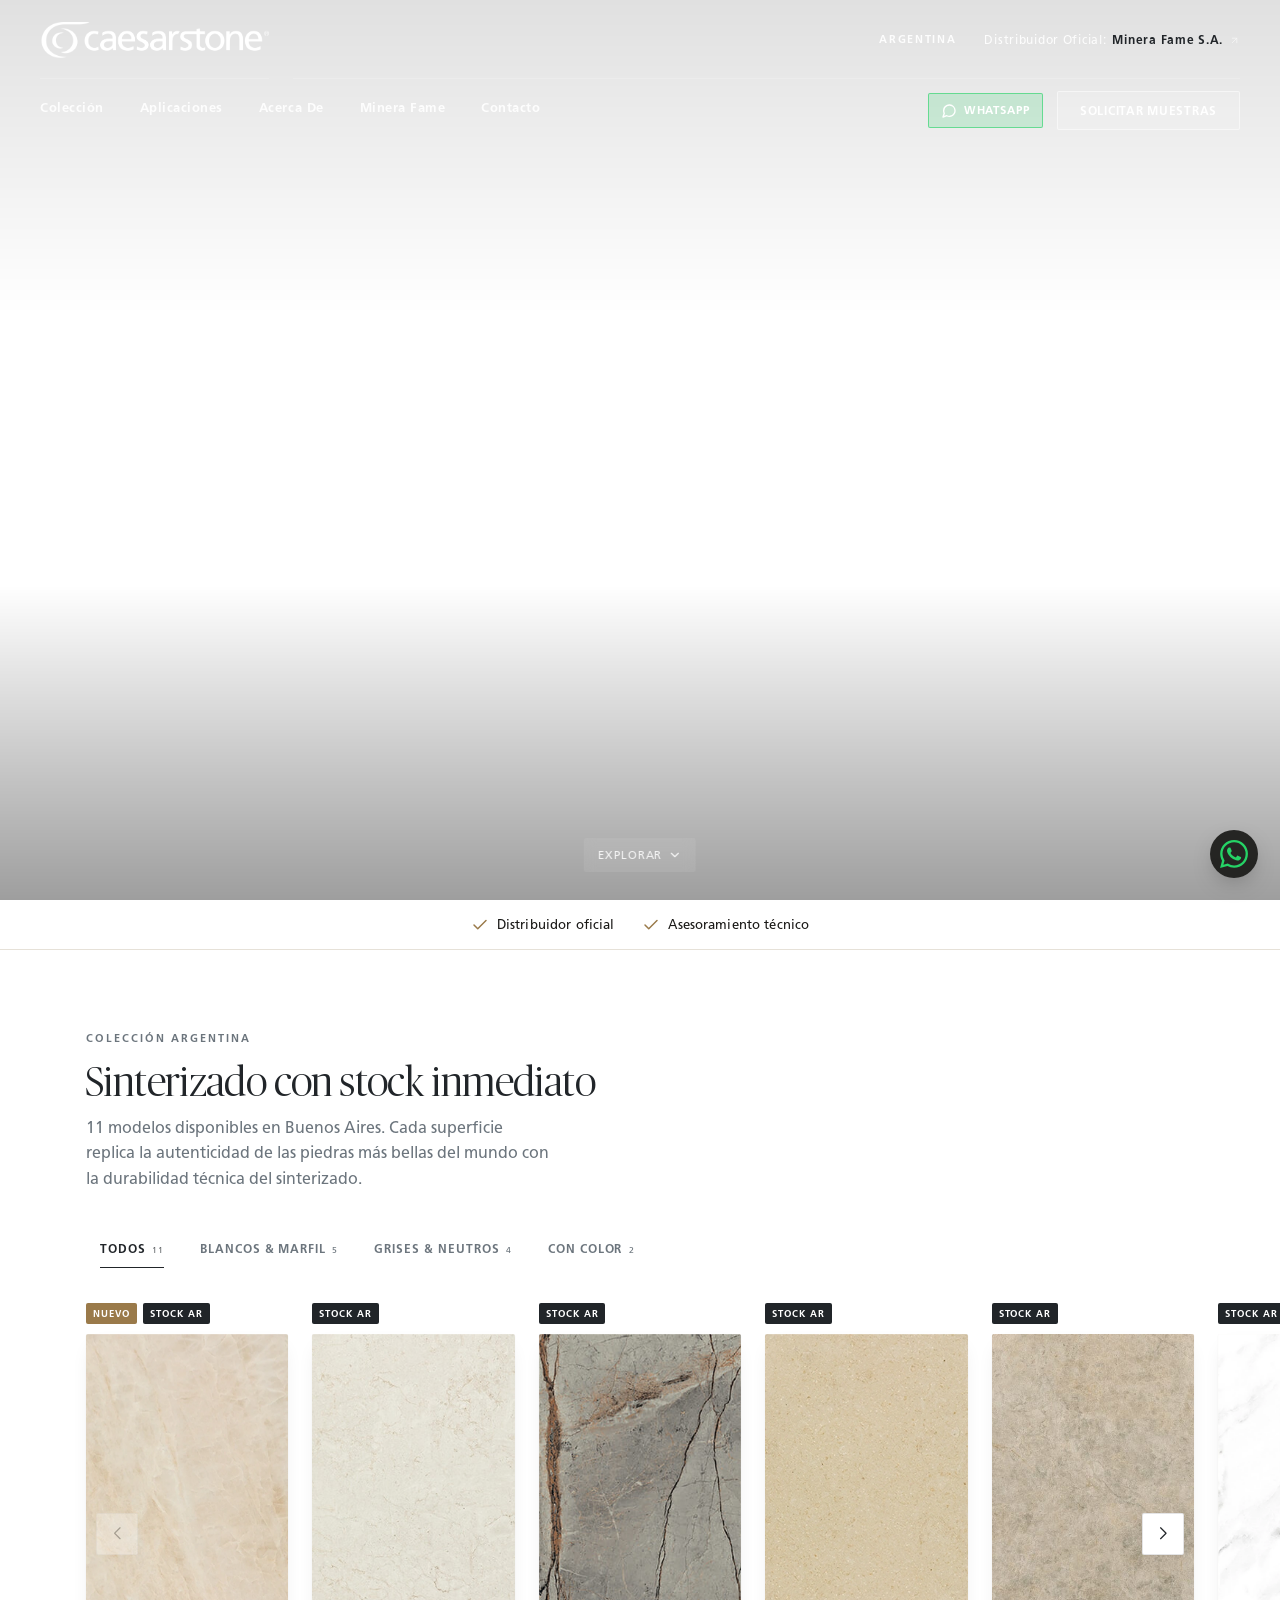
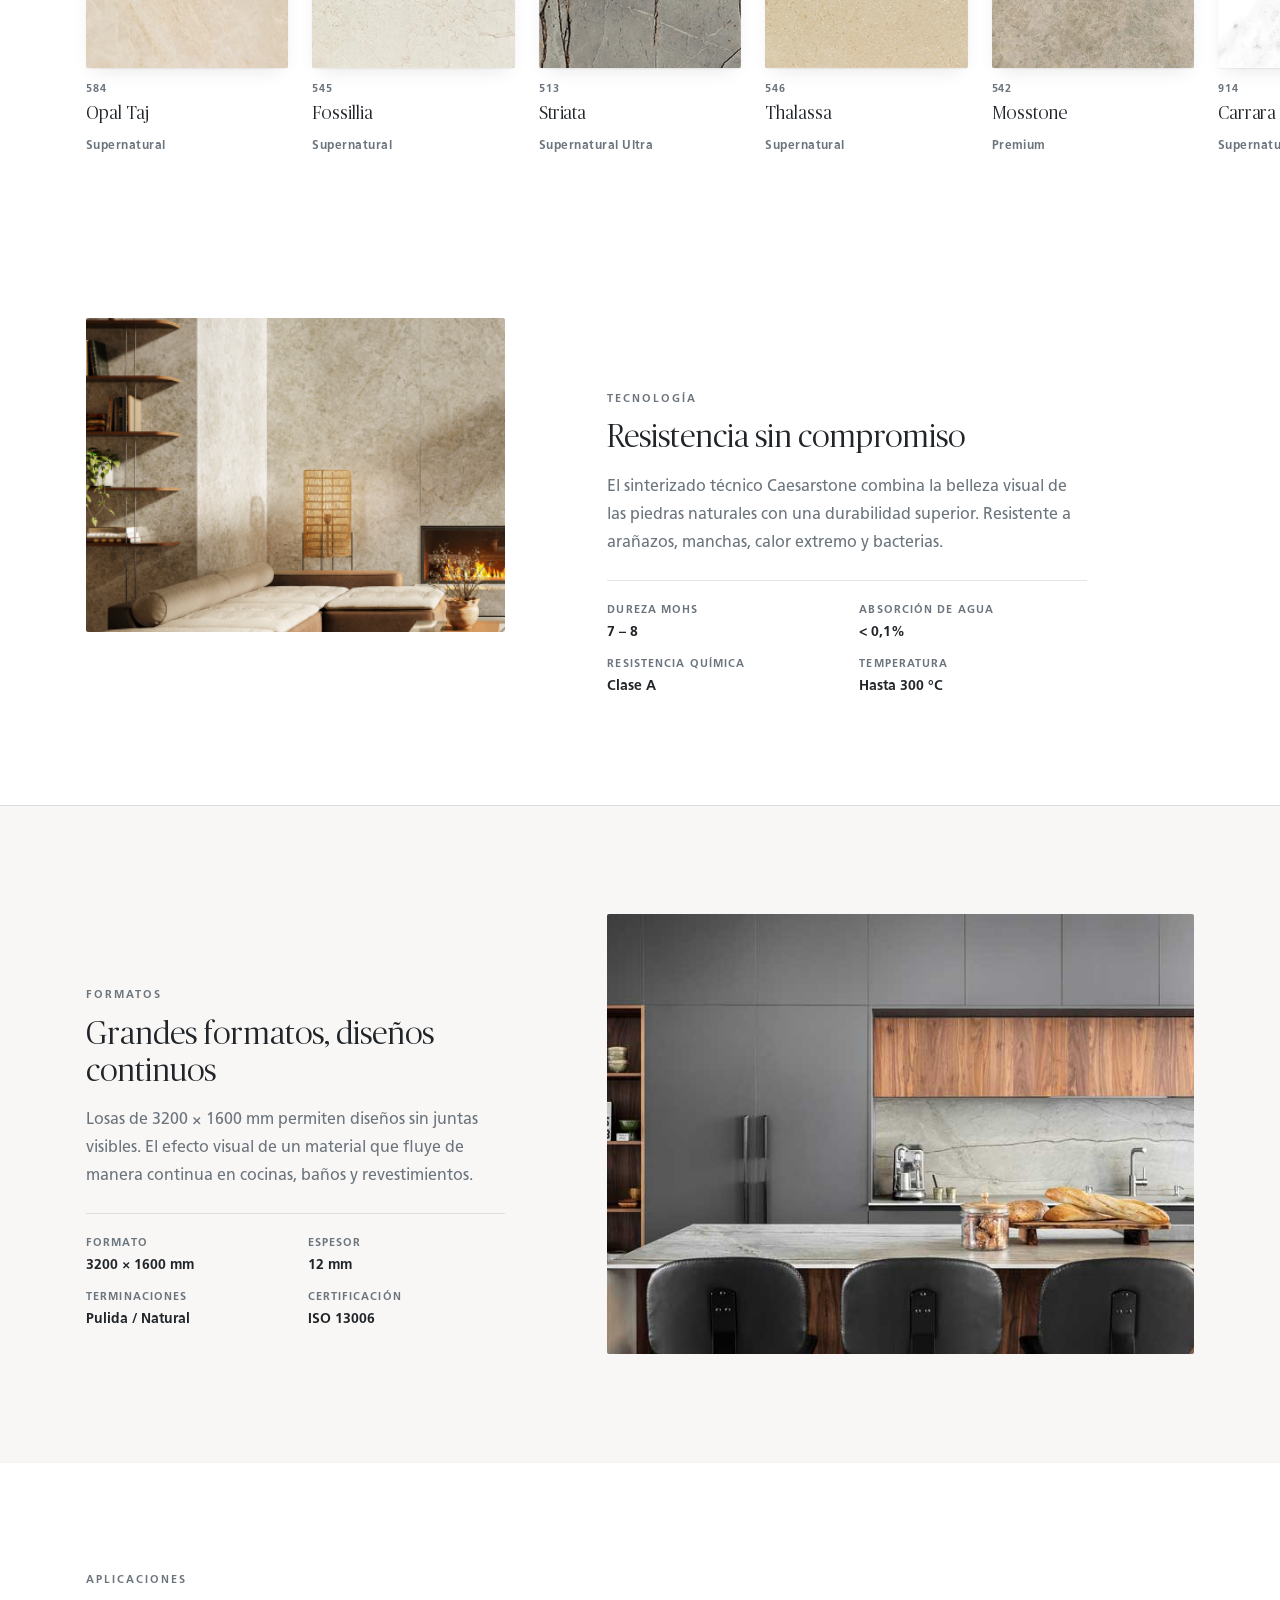
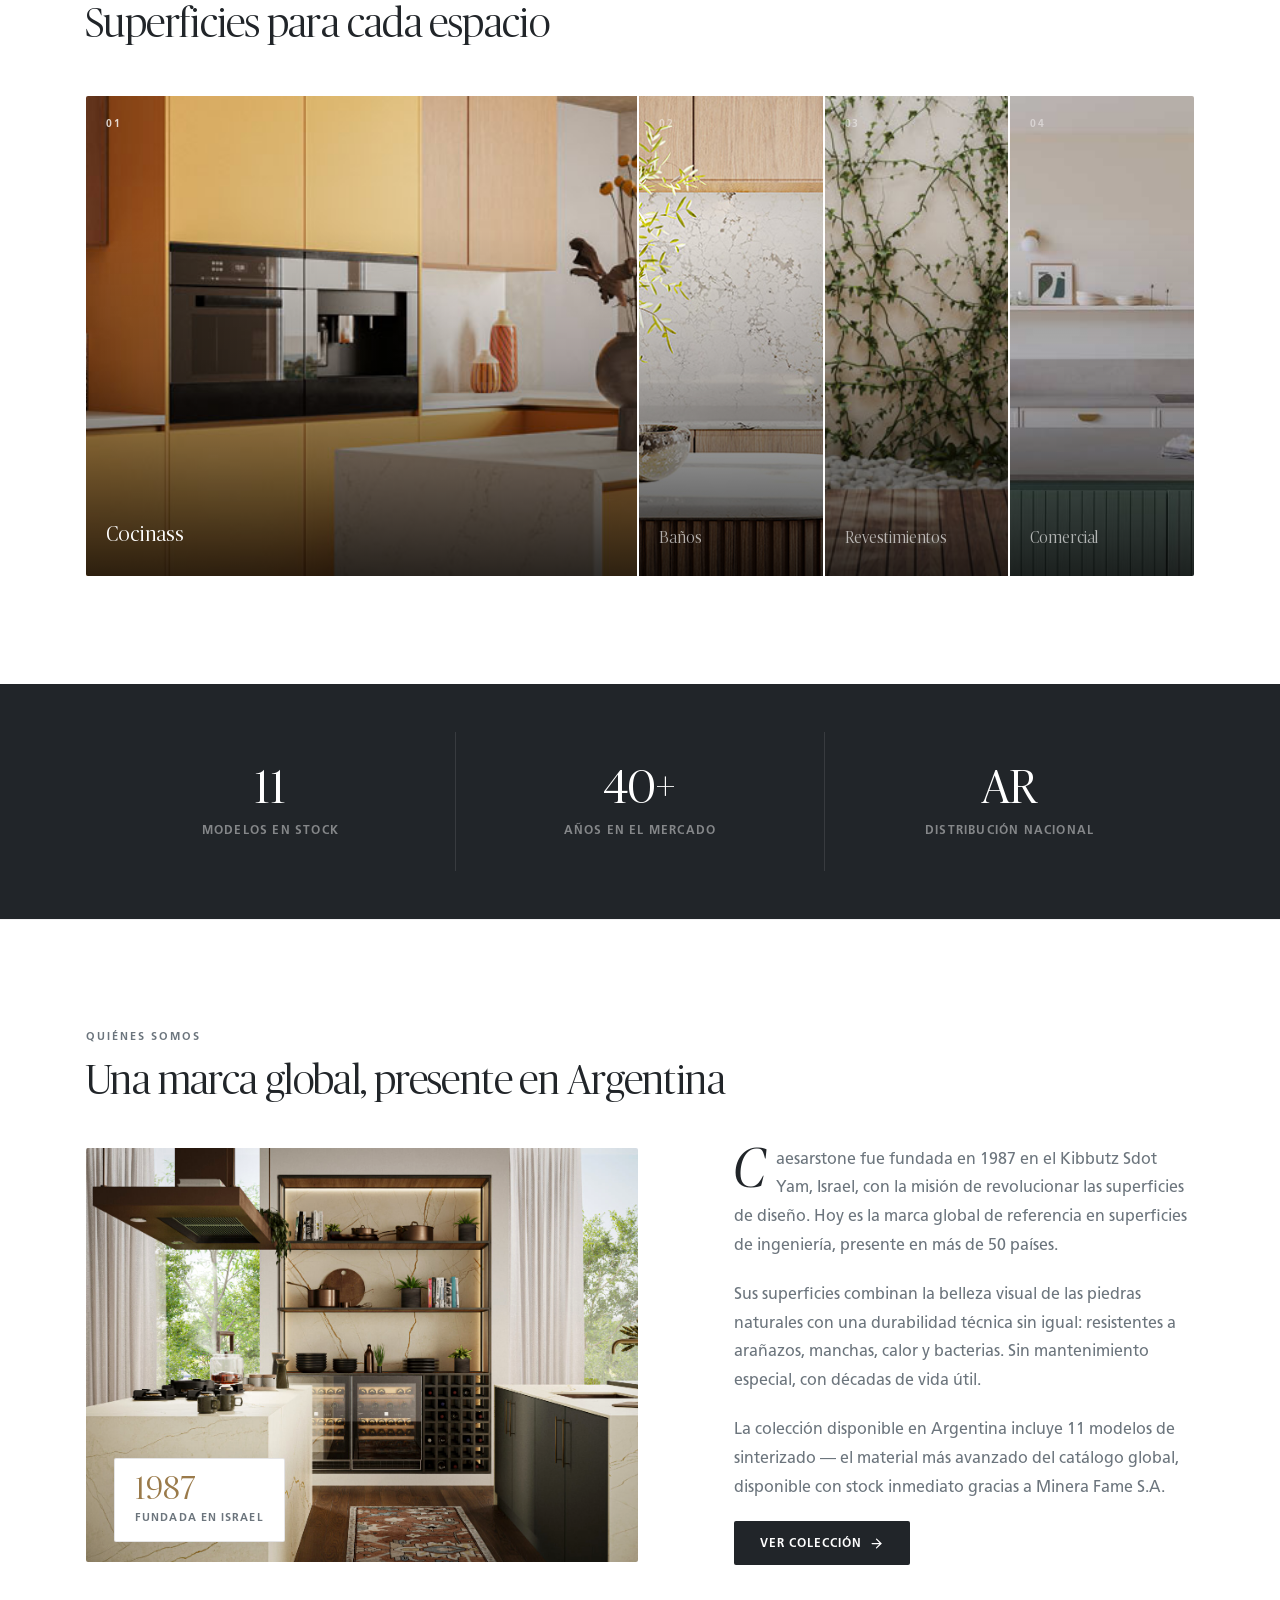
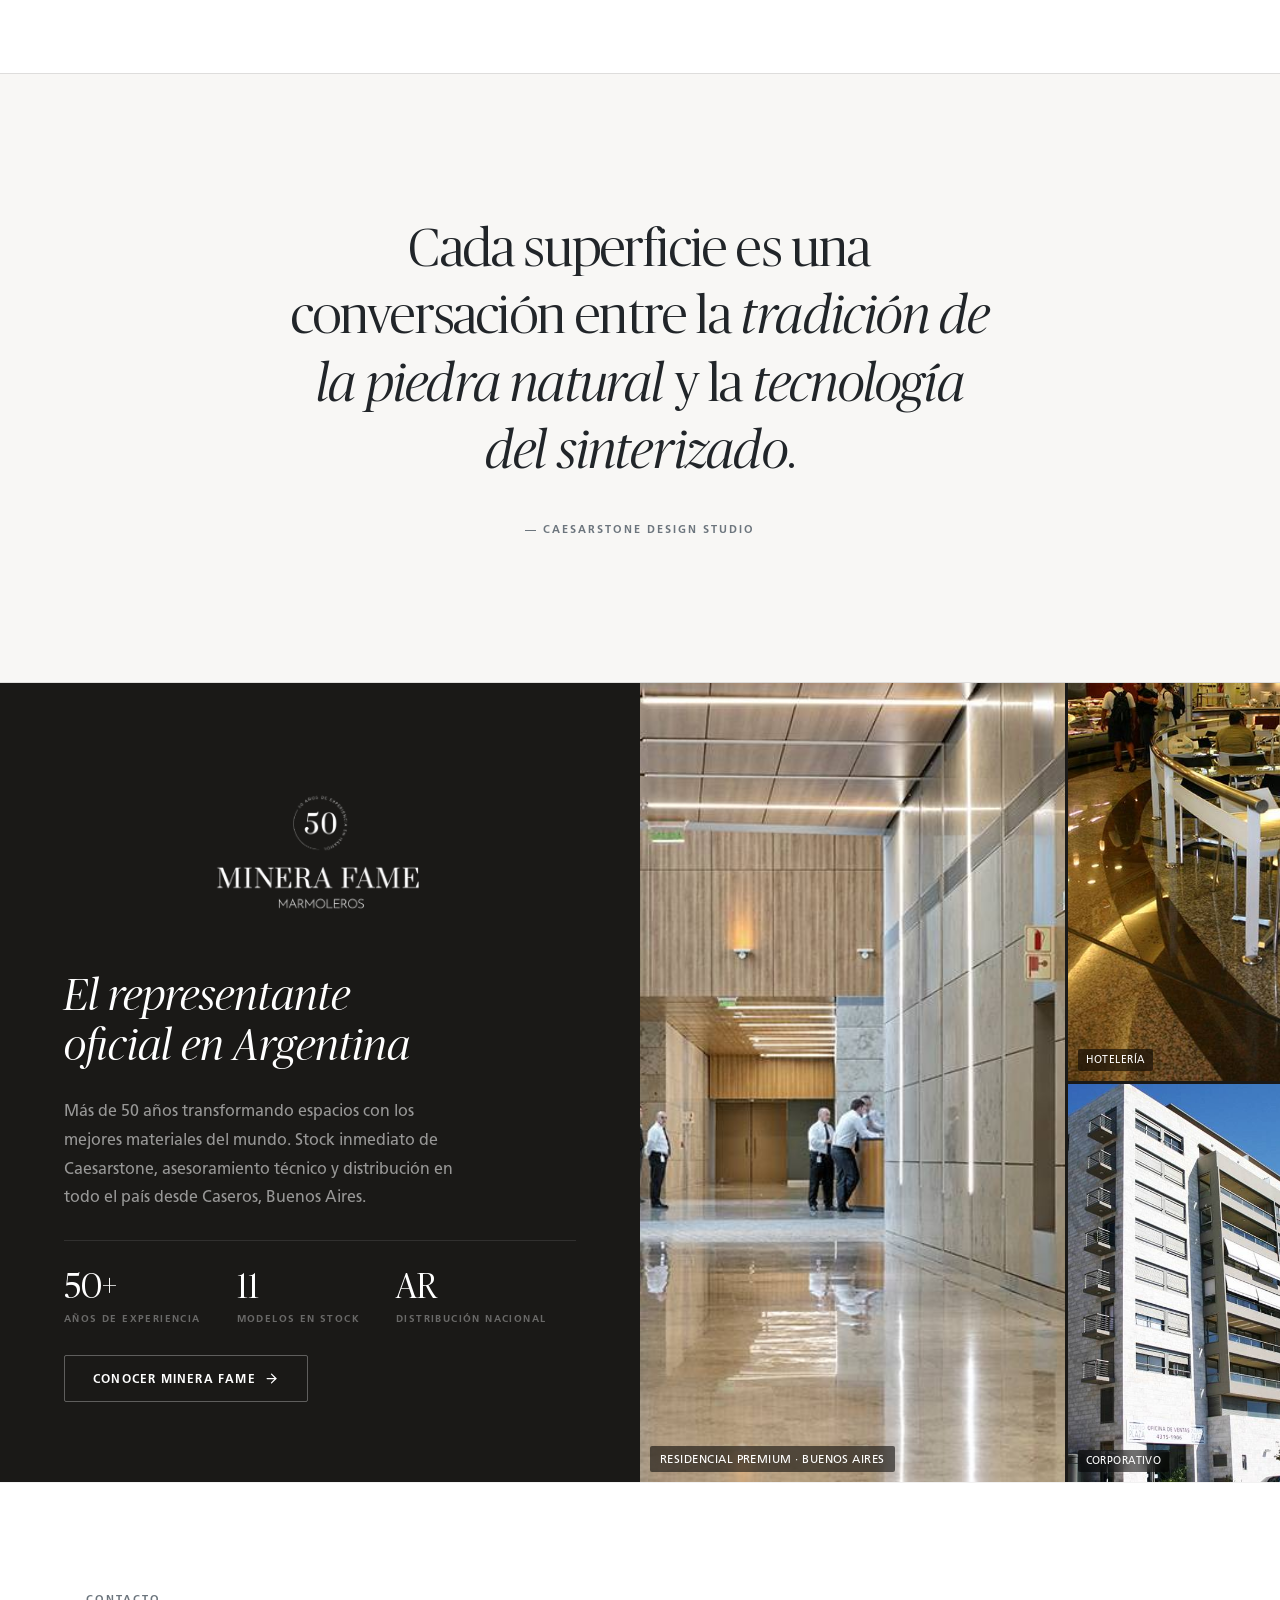
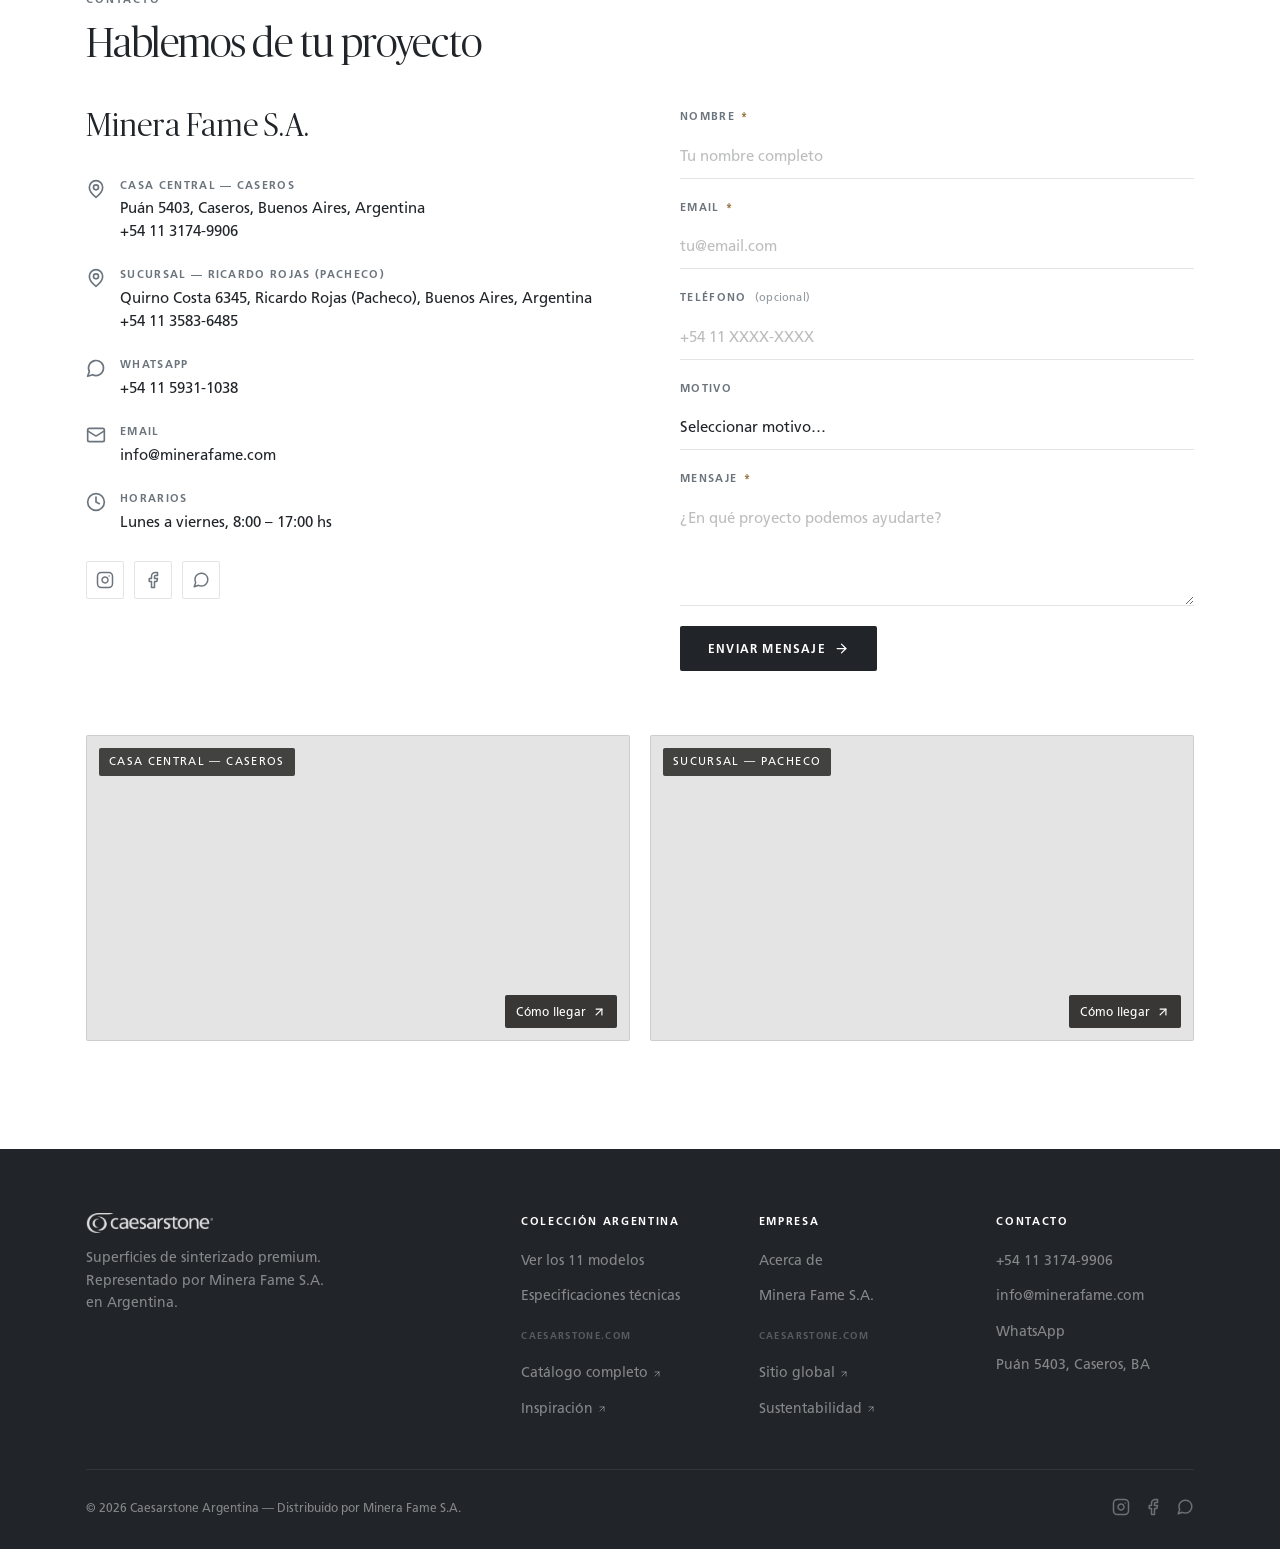
==== commit a639ba0c: "fix: update domain caesarstone.com.ar → caesarstoneargentina.com.ar Real CS domain is caesarstonearg" ====
--- a/index.html
+++ b/index.html
@@ -7,15 +7,15 @@
   <meta name="description" content="Representante oficial de Caesarstone en Argentina. 11 modelos de sinterizado con stock inmediato. Distribuido por Minera Fame S.A., Buenos Aires.">
 
   <!-- Canonical -->
-  <link rel="canonical" href="https://caesarstone.com.ar/">
+  <link rel="canonical" href="https://caesarstoneargentina.com.ar/">
 
   <!-- Open Graph -->
   <meta property="og:site_name" content="Caesarstone Argentina">
   <meta property="og:title" content="Caesarstone Argentina — Sinterizado Premium">
   <meta property="og:description" content="11 modelos de sinterizado Caesarstone con stock inmediato en Buenos Aires. Distribuido por Minera Fame S.A.">
   <meta property="og:type" content="website">
-  <meta property="og:url" content="https://caesarstone.com.ar/">
-  <meta property="og:image" content="https://caesarstone.com.ar/assets/og/og-caesarstone.jpg">
+  <meta property="og:url" content="https://caesarstoneargentina.com.ar/">
+  <meta property="og:image" content="https://caesarstoneargentina.com.ar/assets/og/og-caesarstone.jpg">
   <meta property="og:image:width" content="1200">
   <meta property="og:image:height" content="630">
   <meta property="og:image:alt" content="Caesarstone Argentina — Sinterizado Premium">
@@ -25,7 +25,7 @@
   <meta name="twitter:card" content="summary_large_image">
   <meta name="twitter:title" content="Caesarstone Argentina — Sinterizado Premium">
   <meta name="twitter:description" content="11 modelos con stock inmediato en Buenos Aires. Distribuido por Minera Fame S.A.">
-  <meta name="twitter:image" content="https://caesarstone.com.ar/assets/og/og-caesarstone.jpg">
+  <meta name="twitter:image" content="https://caesarstoneargentina.com.ar/assets/og/og-caesarstone.jpg">
 
   <!-- Theme -->
   <meta name="theme-color" content="#1a1917">
@@ -57,9 +57,9 @@
     "name": "Caesarstone Argentina",
     "alternateName": "Minera Fame S.A. — Distribuidor oficial Caesarstone",
     "description": "Representante oficial de Caesarstone en Argentina. 11 modelos de sinterizado premium con stock inmediato.",
-    "url": "https://caesarstone.com.ar",
-    "logo": "https://caesarstone.com.ar/assets/logos/caesarstone-logo.png",
-    "image": "https://caesarstone.com.ar/assets/hero/hero-wildtaj.webp",
+    "url": "https://caesarstoneargentina.com.ar",
+    "logo": "https://caesarstoneargentina.com.ar/assets/logos/caesarstone-logo.png",
+    "image": "https://caesarstoneargentina.com.ar/assets/hero/hero-wildtaj.webp",
     "telephone": "+54-11-5931-1038",
     "email": "info@minerafame.com",
     "priceRange": "$$$",
@@ -119,7 +119,7 @@
     "@context": "https://schema.org",
     "@type": "BreadcrumbList",
     "itemListElement": [
-      { "@type": "ListItem", "position": 1, "name": "Inicio", "item": "https://caesarstone.com.ar/" }
+      { "@type": "ListItem", "position": 1, "name": "Inicio", "item": "https://caesarstoneargentina.com.ar/" }
     ]
   }
   </script>
--- a/css/styles.css
+++ b/css/styles.css
@@ -3,7 +3,7 @@
 
 /* ─── BASE RESET (reemplaza dependencias de Bootstrap) ──────────────────────── */
 *, *::before, *::after { box-sizing: border-box; }
-html { -webkit-text-size-adjust: 100%; scroll-behavior: smooth; scroll-padding-top: calc(var(--header-height, 80px) + 8px); }
+html { -webkit-text-size-adjust: 100%; scroll-behavior: smooth; scroll-padding-top: calc(var(--header-height-real, 132px) + 12px); }
 body { margin: 0; line-height: 1.5; -webkit-font-smoothing: antialiased; -moz-osx-font-smoothing: grayscale; }
 img, svg, video, iframe { max-width: 100%; display: block; }
 a { color: inherit; text-decoration: none; }
@@ -219,7 +219,7 @@
   --c-dark:       #1a1917;
 
   /* Header */
-  --header-height: 80px;
+  --header-height: 132px;  /* 2 rows: ribbon (~36) + main row (~96) */
 
   /* Easing */
   --ease-out: cubic-bezier(0.16, 1, 0.3, 1);
@@ -962,24 +962,8 @@
   backface-visibility: hidden;
   transform: translateZ(0);
 }
-.thumb-wrap img {
-  filter: contrast(1.04) saturate(1.06);
-  transition: transform var(--dur-slow) var(--ease-emphasized), filter var(--dur-medium);
-}
 .stone:hover .thumb-wrap img {
-  transform: scale(1.06);
-  filter: contrast(1.08) saturate(1.12);
-}
-/* Stone grain overlay — premium texture treatment */
-.thumb-wrap::before {
-  content: '';
-  position: absolute;
-  inset: 0;
-  z-index: 2;
-  pointer-events: none;
-  opacity: 0.035;
-  mix-blend-mode: overlay;
-  background-image: url("data:image/svg+xml;utf8,<svg xmlns='http://www.w3.org/2000/svg' width='180' height='180'><filter id='n'><feTurbulence type='fractalNoise' baseFrequency='0.85' numOctaves='2' stitchTiles='stitch'/></filter><rect width='100%25' height='100%25' filter='url(%23n)'/></svg>");
+  transform: scale(1.04);
 }
 
 /* Zoom button (lightbox trigger) */
@@ -1083,17 +1067,20 @@
   font-family: var(--font-display);
   font-size: 1.15rem;
   font-weight: 400;
-  letter-spacing: 0.005em;
+  letter-spacing: -0.005em;
   color: var(--c-body);
   margin-bottom: 6px;
   padding: 0; border: 0; background: transparent;
   text-align: left; cursor: pointer;
-  transition: color var(--dur-fast);
+  transition: color var(--dur-quick), transform var(--dur-quick);
 }
 
 .stone:hover .stone-title,
 .stone-title:hover,
-.stone-title:focus-visible { color: #000; }
+.stone-title:focus-visible {
+  color: #000;
+  transform: translateX(2px);   /* movimiento sutil editorial */
+}
 
 .material-name {
   font-size: 0.75rem;
@@ -1136,7 +1123,7 @@
 
 /* ─── IMAGE-PARAGRAPH (feature sections) ───────────────────────────────────── */
 .image-paragraph {
-  padding: 72px 0;
+  padding: clamp(72px, 12vh, 120px) 0;
 }
 
 .image-paragraph--alt {
@@ -1145,13 +1132,17 @@
 
 .image-paragraph .ip-row {
   display: grid;
-  grid-template-columns: 1fr 1fr;
-  gap: 64px;
-  align-items: center;
+  grid-template-columns: 5fr 7fr;       /* asymmetric editorial */
+  gap: clamp(48px, 8vw, 120px);
+  align-items: start;                    /* align top, content offset abajo */
+}
+.image-paragraph .ip-content {
+  padding-top: clamp(32px, 8vh, 96px);   /* offset vertical deliberado */
 }
 
 .image-paragraph .ip-row.reverse {
   direction: rtl;
+  grid-template-columns: 7fr 5fr;
 }
 
 .image-paragraph .ip-row.reverse > * {
@@ -1227,7 +1218,7 @@
 
 /* ─── IMAGE-ACCORDION (applications) ───────────────────────────────────────── */
 .image-accordion {
-  padding: 72px 0 80px;
+  padding: clamp(72px, 12vh, 120px) 0;
   background: var(--c-bg);
   border-top: 1px solid var(--c-border-soft);
 }
@@ -1317,15 +1308,15 @@
 
 /* ─── COMPANY / ABOUT ───────────────────────────────────────────────────────── */
 .about-section {
-  padding: 80px 0;
+  padding: clamp(72px, 12vh, 120px) 0;
   background: var(--c-bg);
   border-top: 1px solid var(--c-border-soft);
 }
 
 .about-grid {
   display: grid;
-  grid-template-columns: 1fr 1fr;
-  gap: 80px;
+  grid-template-columns: 6fr 5fr;        /* asymmetric: imagen un poco más grande */
+  gap: clamp(48px, 8vw, 96px);
   align-items: center;
 }
 
@@ -1339,6 +1330,11 @@
   width: 100%;
   aspect-ratio: 4/3;
   object-fit: cover;
+  filter: contrast(1.04) saturate(1.06);
+  transition: transform var(--dur-editorial) var(--ease-emphasized), filter var(--dur-medium);
+}
+.about-section:hover .about-visual img {
+  transform: scale(1.02);
 }
 
 .about-badge {
@@ -1685,7 +1681,7 @@
 
 /* ─── CONTACT ───────────────────────────────────────────────────────────────── */
 .contact-section {
-  padding: 80px 0;
+  padding: clamp(72px, 12vh, 120px) 0;
   background: var(--c-bg);
   border-top: 1px solid var(--c-border-soft);
 }
@@ -2108,10 +2104,10 @@
 /* ── HERO — imagen de piedra como fondo ── */
 .modal-stone-hero {
   position: relative;
-  height: 210px;
+  height: clamp(280px, 38vh, 420px);  /* editorial feel: más presencia */
   flex-shrink: 0;
   overflow: hidden;
-  border-radius: 12px 12px 0 0;
+  border-radius: 2px 2px 0 0;
   background: #ccc;
 }
 .modal-stone-img {
@@ -2122,6 +2118,12 @@
   object-position: center;
   image-rendering: auto;
   display: block;
+  filter: contrast(1.05) saturate(1.08);
+  transform: scale(1.02);
+  transition: transform 1.6s var(--ease-emphasized);
+}
+.product-modal-overlay.open .modal-stone-img {
+  transform: scale(1);   /* slow zoom-out on modal entrance */
 }
 
 /* Overlay: oscuro abajo-izquierda para el nombre, oscuro derecha para descripción */
@@ -2192,15 +2194,16 @@
 }
 /* Nombre: tipografía grande, sans-serif light, todo mayúsculas — igual al PDF */
 .modal-name {
-  font-family: var(--font-sans);
-  font-size: clamp(2rem, 5vw, 3.2rem);
-  font-weight: 300;
+  font-family: var(--font-display, var(--font-sans));
+  font-size: clamp(2.4rem, 5.5vw, 3.8rem);
+  font-weight: 400;
+  font-style: italic;                                  /* editorial luxury */
   color: #fff;
   line-height: 1;
   margin: 0;
-  letter-spacing: 0.04em;
-  text-transform: uppercase;
-  text-shadow: 0 2px 10px rgba(0,0,0,0.6), 0 1px 3px rgba(0,0,0,0.4);
+  letter-spacing: -0.01em;                              /* tight display */
+  text-transform: none;
+  text-shadow: 0 2px 14px rgba(0,0,0,0.65), 0 1px 3px rgba(0,0,0,0.45);
 }
 .modal-code-inline {
   font-family: var(--font-sans);
@@ -2613,7 +2616,7 @@
 
   /* ── Modal ≤900px: 4 cols → 2 cols + chars full + contact full ── */
   .product-modal { max-width: 100%; max-height: 94dvh; overflow-y: auto; }
-  .modal-stone-hero { height: 200px; }
+  .modal-stone-hero { height: 280px; }
   .modal-hero-overlay { padding: 14px 18px 16px; }
   .modal-hero-name-wrap { max-width: 100%; flex-wrap: wrap; row-gap: 2px; }
   .modal-name { font-size: clamp(1.7rem, 6vw, 2.4rem); letter-spacing: 0.03em; }
@@ -2699,7 +2702,7 @@
   .product-modal { max-height: 95dvh; overflow-y: auto; border-radius: 2px; }
   .modal-close { top: 10px; right: 10px; width: 28px; height: 28px; }
   .modal-zoom { top: 50%; bottom: auto; right: 10px; width: 28px; height: 28px; transform: translateY(-50%); }
-  .modal-stone-hero { height: 170px; border-radius: 10px 10px 0 0; }
+  .modal-stone-hero { height: 240px; border-radius: 2px 2px 0 0; }
   .modal-hero-overlay { padding: 12px 14px 14px; }
   .modal-name { font-size: clamp(1.4rem, 7vw, 1.85rem); letter-spacing: 0.03em; }
   .modal-code-inline { font-size: 0.85rem; }
@@ -2771,7 +2774,7 @@
   .product-modal { max-height: 96dvh; border-radius: 14px 14px 0 0; border-bottom: none; overflow-y: auto; }
   .modal-close { top: 8px; right: 8px; width: 30px; height: 30px; background: rgba(255,255,255,0.92); }
   .modal-zoom { top: 50%; bottom: auto; right: 8px; width: 30px; height: 30px; background: rgba(255,255,255,0.92); transform: translateY(-50%); }
-  .modal-stone-hero { height: 150px; border-radius: 14px 14px 0 0; }
+  .modal-stone-hero { height: 200px; border-radius: 2px 2px 0 0; }
   .modal-hero-overlay { padding: 10px 12px 12px; }
   .modal-name { font-size: clamp(1.25rem, 8vw, 1.55rem); }
   .modal-code-inline { font-size: 0.8rem; }
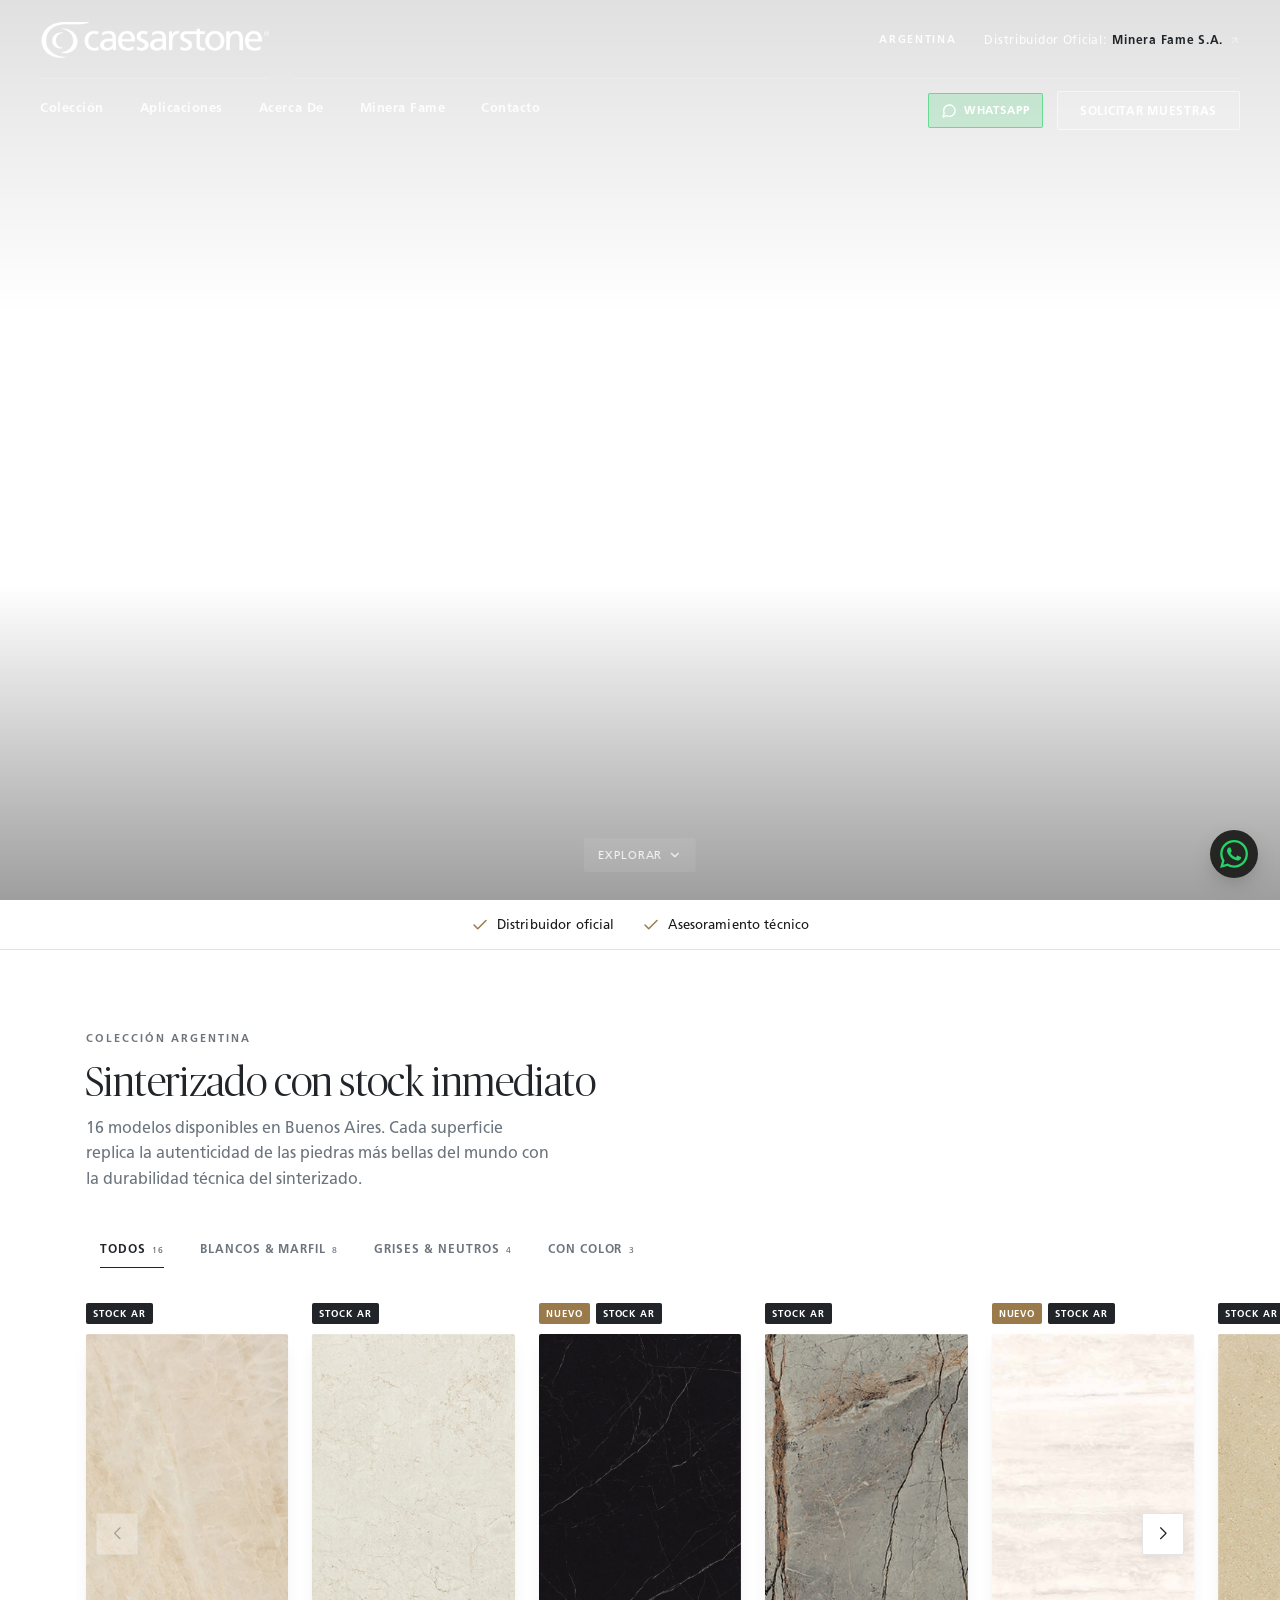
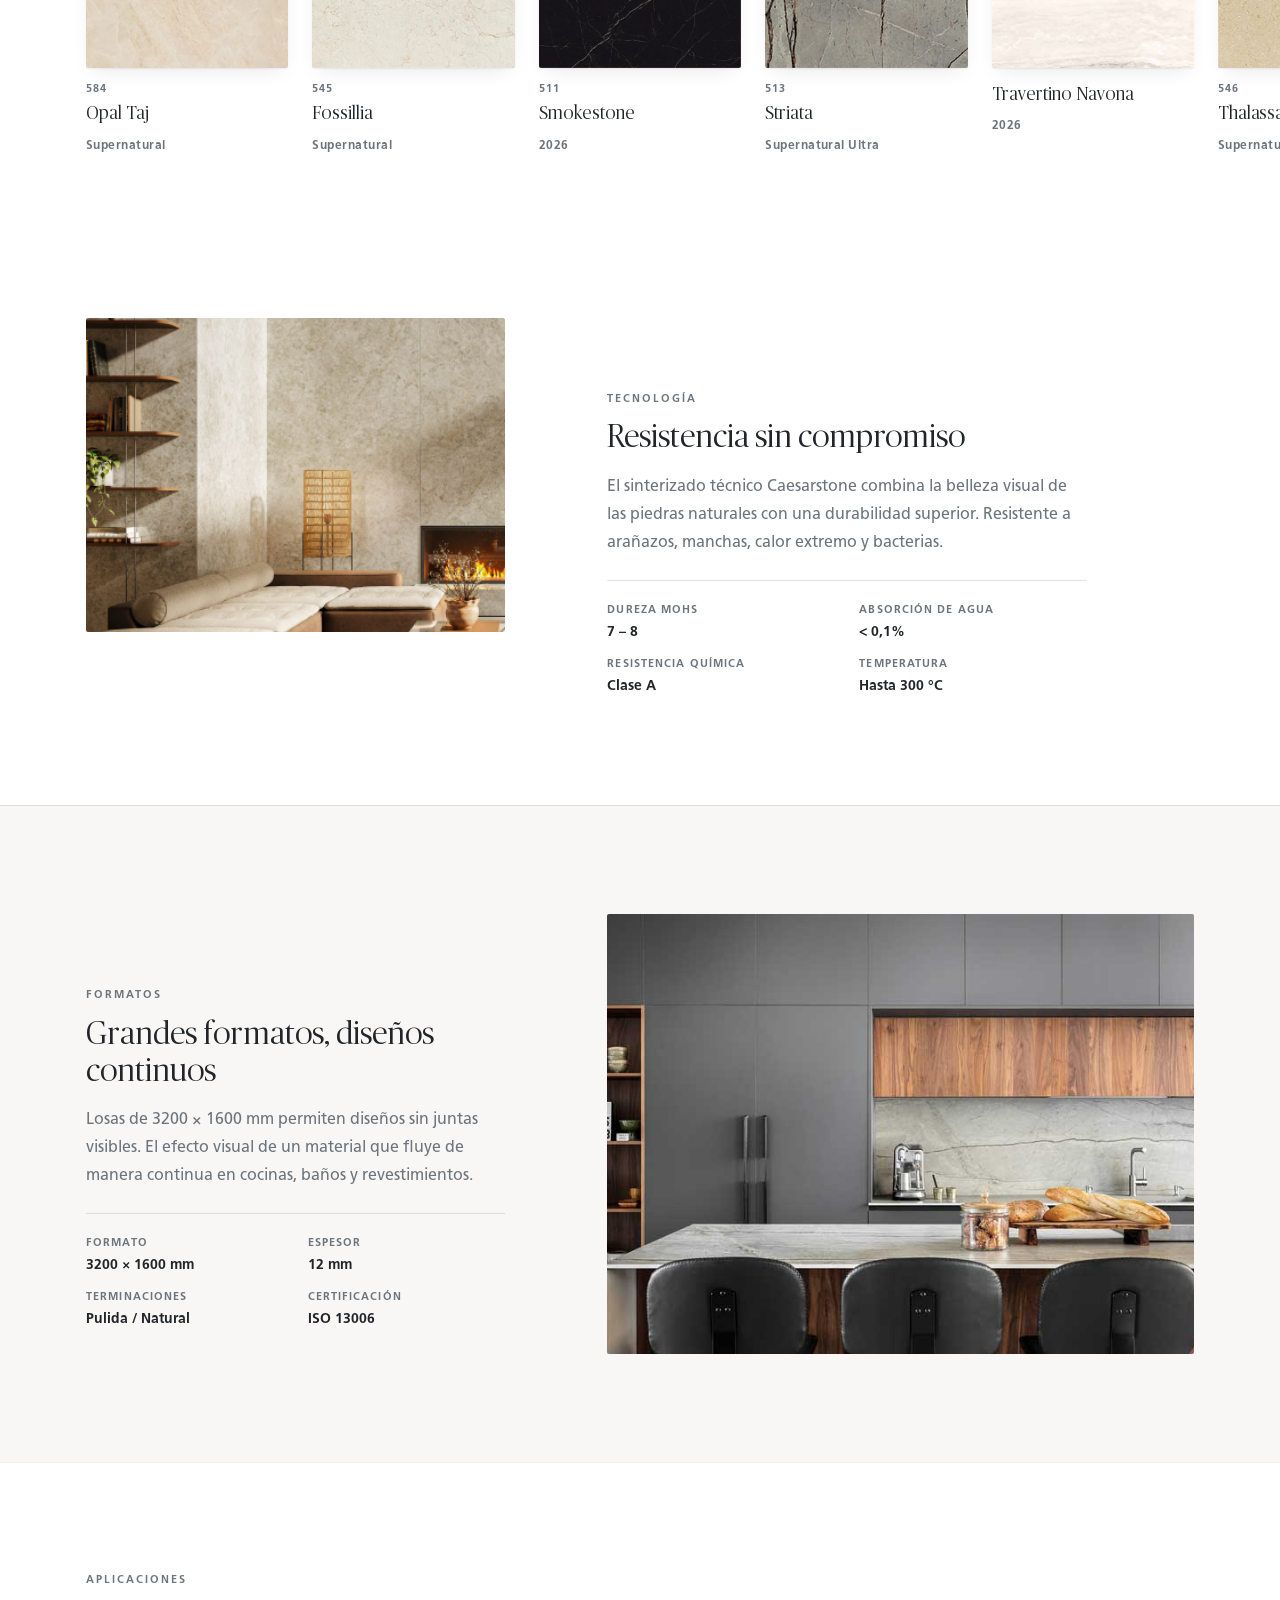
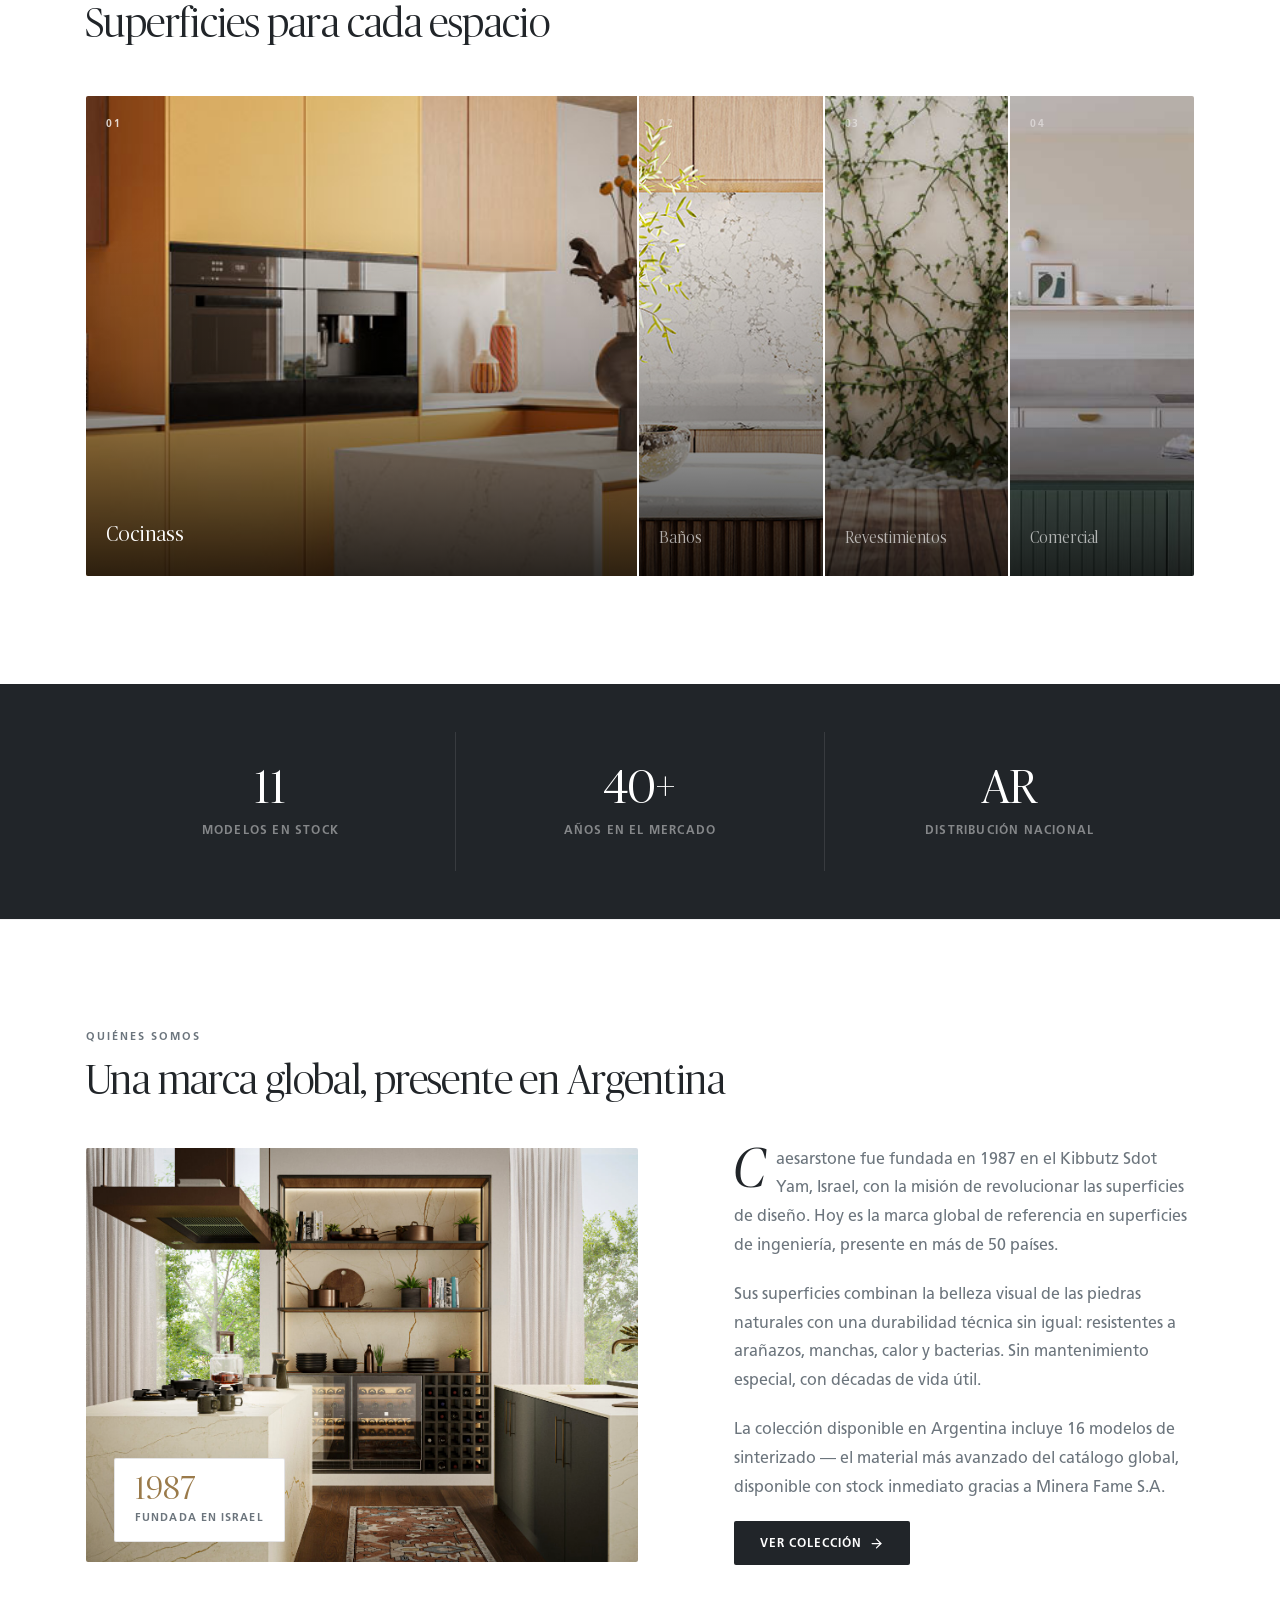
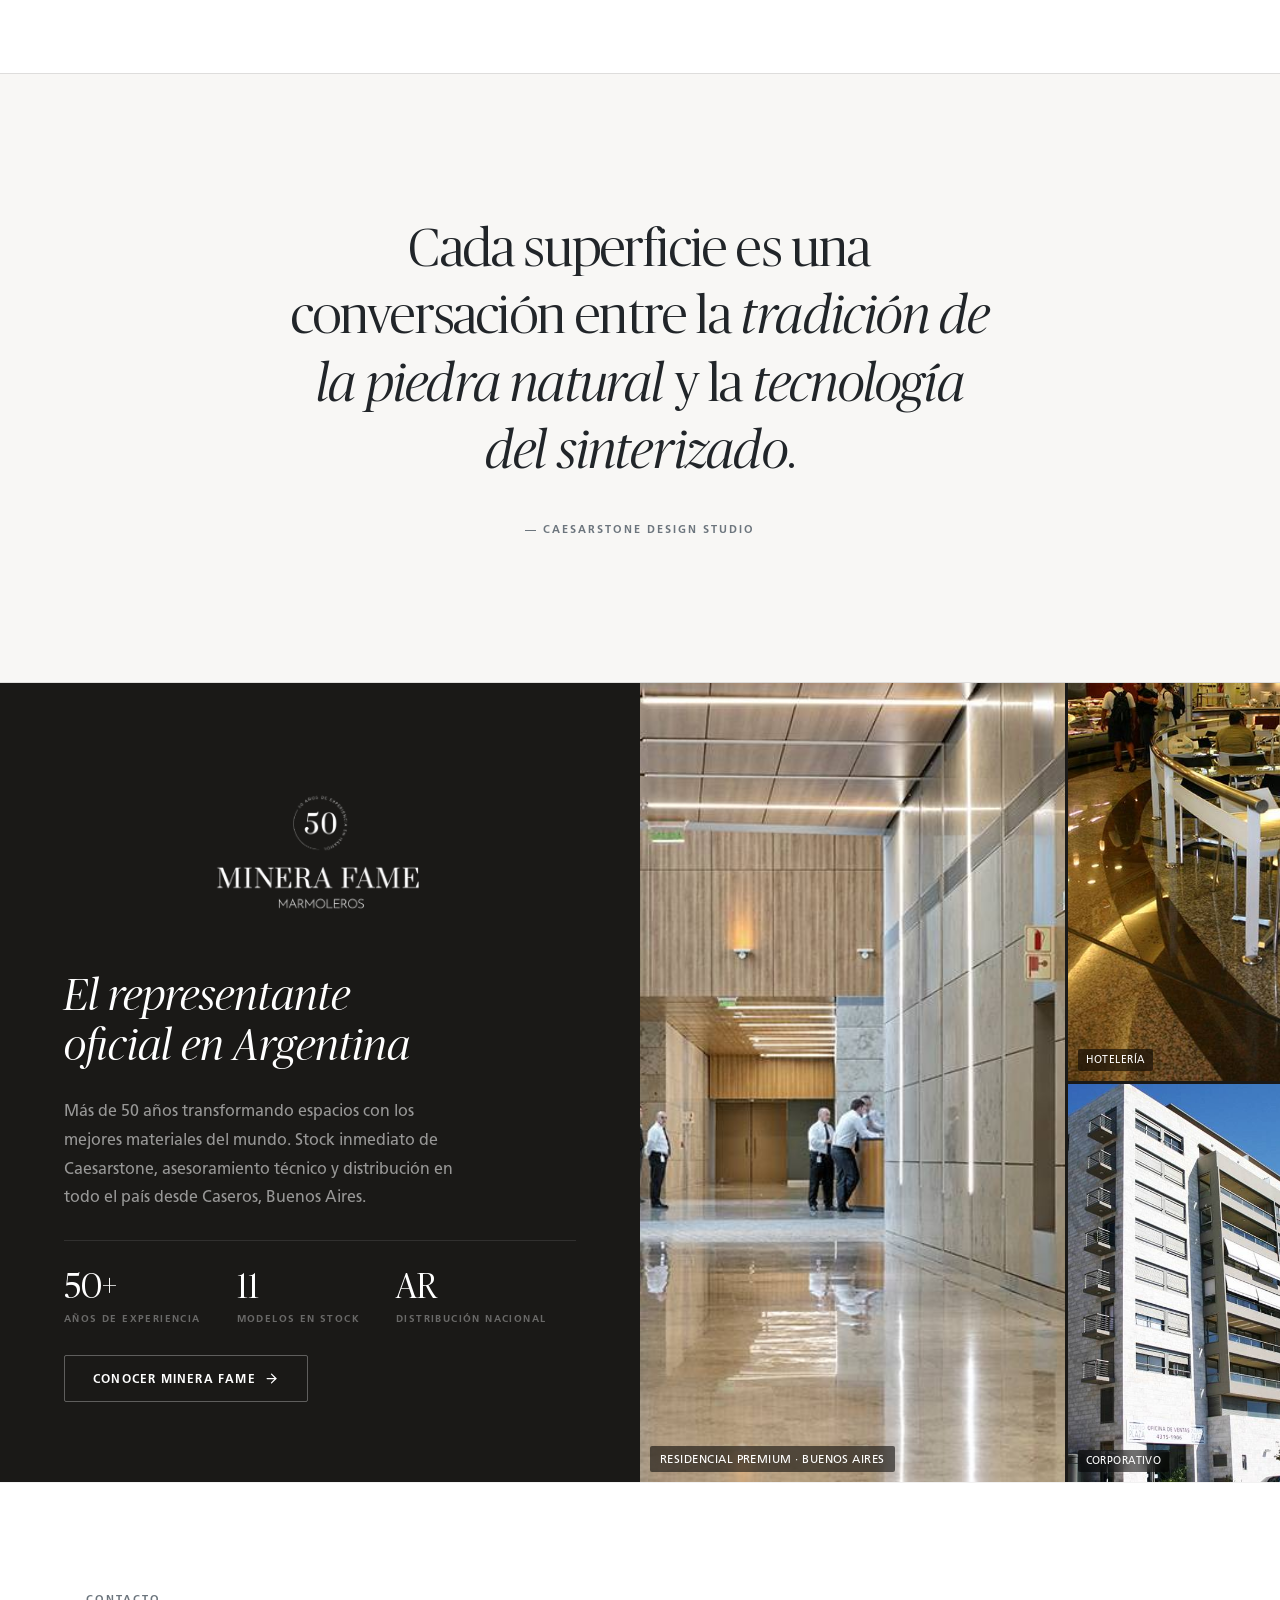
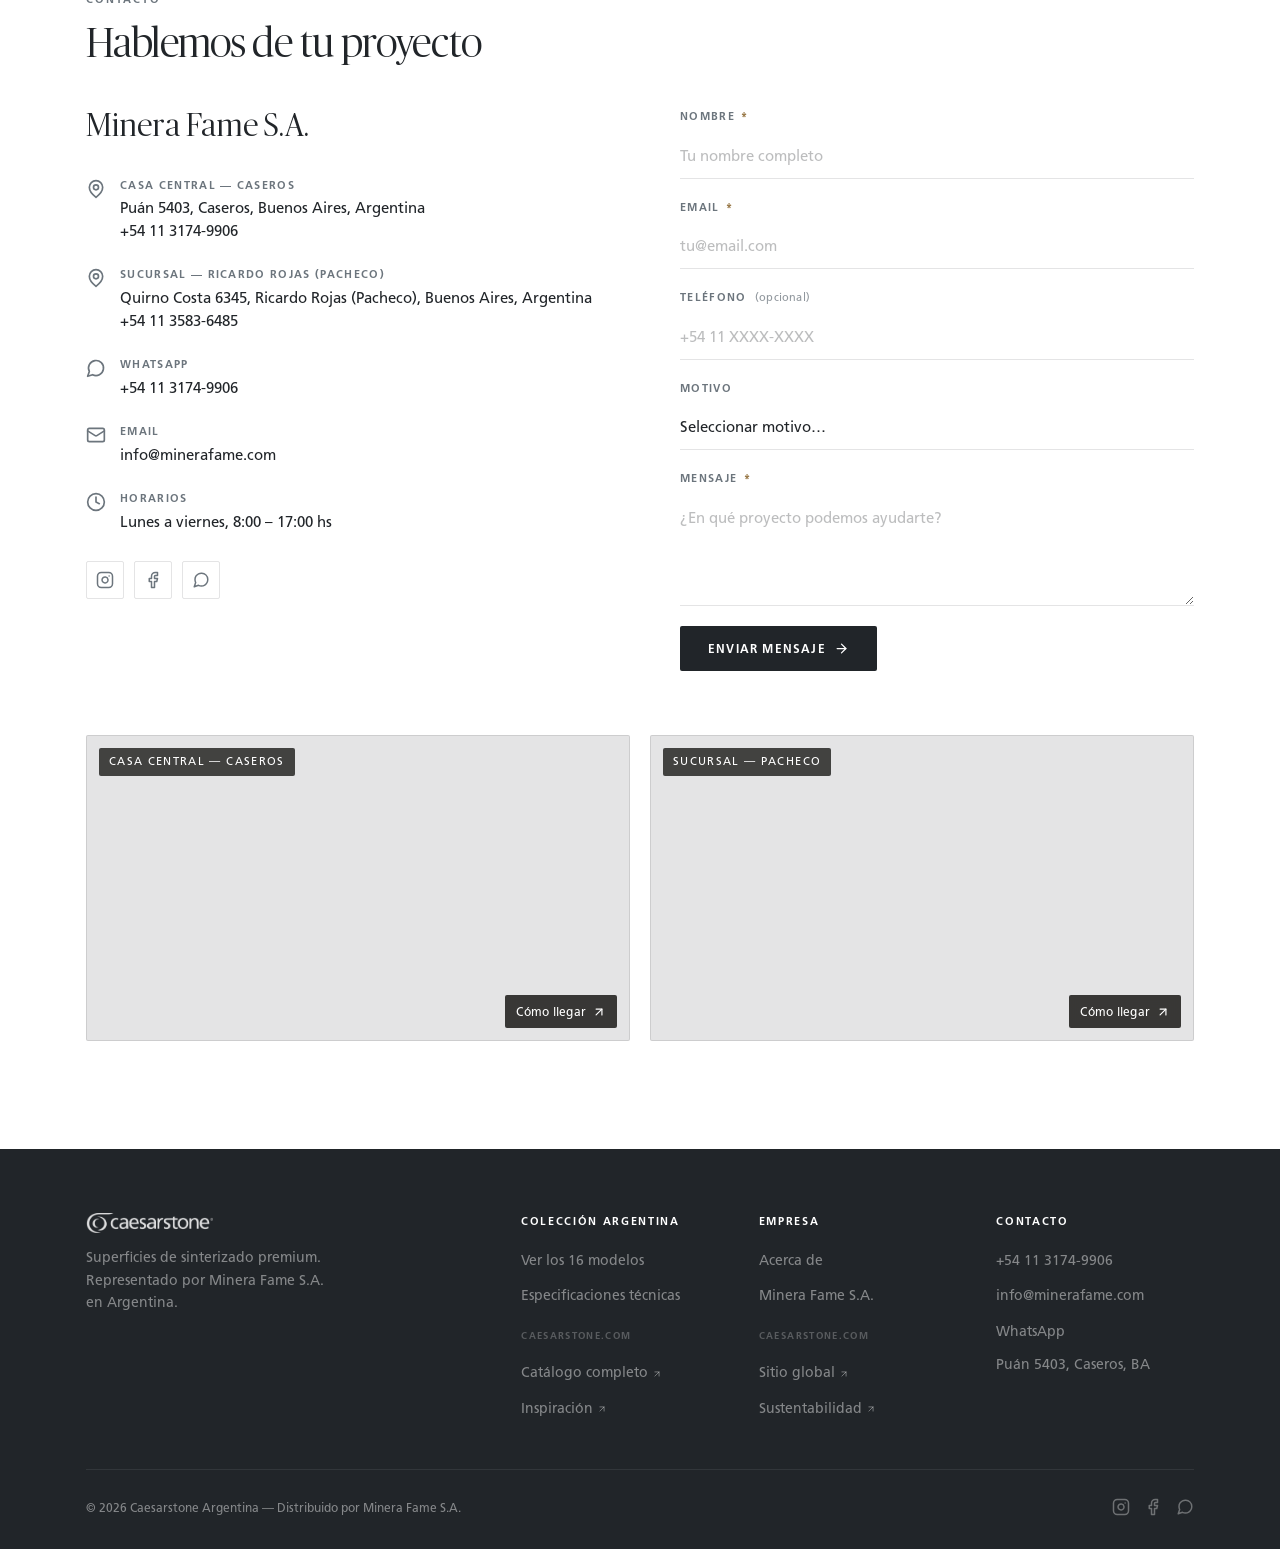
==== commit 1f0e97bc: "fix(content): 11 -> 16 modelos en meta, schema.org y fallbacks" ====
--- a/index.html
+++ b/index.html
@@ -4,7 +4,7 @@
   <meta charset="UTF-8">
   <meta name="viewport" content="width=device-width, initial-scale=1.0">
   <title>Caesarstone Argentina — Sinterizado Premium | Minera Fame</title>
-  <meta name="description" content="Representante oficial de Caesarstone en Argentina. 11 modelos de sinterizado con stock inmediato. Distribuido por Minera Fame S.A., Buenos Aires.">
+  <meta name="description" content="Representante oficial de Caesarstone en Argentina. 16 modelos de sinterizado con stock inmediato. Distribuido por Minera Fame S.A., Buenos Aires.">
 
   <!-- Canonical -->
   <link rel="canonical" href="https://caesarstoneargentina.com.ar/">
@@ -12,7 +12,7 @@
   <!-- Open Graph -->
   <meta property="og:site_name" content="Caesarstone Argentina">
   <meta property="og:title" content="Caesarstone Argentina — Sinterizado Premium">
-  <meta property="og:description" content="11 modelos de sinterizado Caesarstone con stock inmediato en Buenos Aires. Distribuido por Minera Fame S.A.">
+  <meta property="og:description" content="16 modelos de sinterizado Caesarstone con stock inmediato en Buenos Aires. Distribuido por Minera Fame S.A.">
   <meta property="og:type" content="website">
   <meta property="og:url" content="https://caesarstoneargentina.com.ar/">
   <meta property="og:image" content="https://caesarstoneargentina.com.ar/assets/og/og-caesarstone.jpg">
@@ -24,7 +24,7 @@
   <!-- Twitter Card -->
   <meta name="twitter:card" content="summary_large_image">
   <meta name="twitter:title" content="Caesarstone Argentina — Sinterizado Premium">
-  <meta name="twitter:description" content="11 modelos con stock inmediato en Buenos Aires. Distribuido por Minera Fame S.A.">
+  <meta name="twitter:description" content="16 modelos con stock inmediato en Buenos Aires. Distribuido por Minera Fame S.A.">
   <meta name="twitter:image" content="https://caesarstoneargentina.com.ar/assets/og/og-caesarstone.jpg">
 
   <!-- Theme -->
@@ -56,7 +56,7 @@
     "@type": "LocalBusiness",
     "name": "Caesarstone Argentina",
     "alternateName": "Minera Fame S.A. — Distribuidor oficial Caesarstone",
-    "description": "Representante oficial de Caesarstone en Argentina. 11 modelos de sinterizado premium con stock inmediato.",
+    "description": "Representante oficial de Caesarstone en Argentina. 16 modelos de sinterizado premium con stock inmediato.",
     "url": "https://caesarstoneargentina.com.ar",
     "logo": "https://caesarstoneargentina.com.ar/assets/logos/caesarstone-logo.png",
     "image": "https://caesarstoneargentina.com.ar/assets/hero/hero-wildtaj.webp",
@@ -89,26 +89,31 @@
   }
   </script>
 
-  <!-- Schema.org ItemList — catálogo de 11 modelos Caesarstone -->
+  <!-- Schema.org ItemList — catálogo de 16 modelos Caesarstone -->
   <script type="application/ld+json">
   {
     "@context": "https://schema.org",
     "@type": "ItemList",
     "name": "Catálogo Caesarstone Argentina",
-    "description": "11 modelos de sinterizado Caesarstone disponibles con stock inmediato",
-    "numberOfItems": 11,
+    "description": "16 modelos de sinterizado Caesarstone disponibles con stock inmediato",
+    "numberOfItems": 16,
     "itemListElement": [
-      { "@type": "ListItem", "position": 1,  "name": "Opal Taj" },
-      { "@type": "ListItem", "position": 2,  "name": "Fossillia" },
-      { "@type": "ListItem", "position": 3,  "name": "Striata" },
-      { "@type": "ListItem", "position": 4,  "name": "Thalassa" },
-      { "@type": "ListItem", "position": 5,  "name": "Mosstone" },
-      { "@type": "ListItem", "position": 6,  "name": "Carrara Ice" },
-      { "@type": "ListItem", "position": 7,  "name": "Isobellia" },
-      { "@type": "ListItem", "position": 8,  "name": "Lithic Coin" },
-      { "@type": "ListItem", "position": 9,  "name": "Lithic Latte" },
-      { "@type": "ListItem", "position": 10, "name": "Beige Ciment" },
-      { "@type": "ListItem", "position": 11, "name": "Calcutta Borghini" }
+      { "@type": "ListItem", "position": 1, "name": "Opal Taj" },
+      { "@type": "ListItem", "position": 2, "name": "Fossillia" },
+      { "@type": "ListItem", "position": 3, "name": "Smokestone" },
+      { "@type": "ListItem", "position": 4, "name": "Striata" },
+      { "@type": "ListItem", "position": 5, "name": "Travertino Navona" },
+      { "@type": "ListItem", "position": 6, "name": "Thalassa" },
+      { "@type": "ListItem", "position": 7, "name": "Mosstone" },
+      { "@type": "ListItem", "position": 8, "name": "Carrara Ice" },
+      { "@type": "ListItem", "position": 9, "name": "Circa" },
+      { "@type": "ListItem", "position": 10, "name": "Mirabel" },
+      { "@type": "ListItem", "position": 11, "name": "Majesty Metal" },
+      { "@type": "ListItem", "position": 12, "name": "Lithic Coin" },
+      { "@type": "ListItem", "position": 13, "name": "Lithic Latte" },
+      { "@type": "ListItem", "position": 14, "name": "Beige Ciment" },
+      { "@type": "ListItem", "position": 15, "name": "Calcutta Borghini" },
+      { "@type": "ListItem", "position": 16, "name": "Aisiling White" }
     ]
   }
   </script>
@@ -222,7 +227,7 @@
                 <span class="hero-eyebrow-label" data-edit="hero.slides[0].eyebrow">Colección Sinterizado</span>
                 <div class="title-text" data-edit="hero.slides[0].titleHtml" data-edit-html>Diseñado<br>para durar</div>
                 <a class="btn-framed" data-edit-bind-href="hero.slides[0].ctaHref">
-                  <span data-edit="hero.slides[0].ctaLabel">Ver los 11 modelos</span>
+                  <span data-edit="hero.slides[0].ctaLabel">Ver los 16 modelos</span>
                   <svg width="14" height="14"><use href="#arrow-right"/></svg>
                 </a>
               </div>
@@ -250,7 +255,7 @@
             <div class="content-layer">
               <div class="content-layer-text">
                 <span class="hero-eyebrow-label" data-edit="hero.slides[1].eyebrow">Stock inmediato en Argentina</span>
-                <div class="title-text" data-edit="hero.slides[1].titleHtml" data-edit-html>11 modelos<br>en catálogo</div>
+                <div class="title-text" data-edit="hero.slides[1].titleHtml" data-edit-html>16 modelos<br>en catálogo</div>
                 <a class="btn-framed" data-edit-bind-href="hero.slides[1].ctaHref">
                   <span data-edit="hero.slides[1].ctaLabel">Ver la colección</span>
                   <svg width="14" height="14"><use href="#arrow-right"/></svg>
@@ -307,14 +312,14 @@
   </div>
 </div>
 
-<!-- ── SLIDER SAMPLES (catálogo de 11 modelos) ───────────────────────────────── -->
+<!-- ── SLIDER SAMPLES (catálogo de 16 modelos) ───────────────────────────────── -->
 <section class="slider-samples" id="coleccion" aria-labelledby="coleccion-title">
   <div class="container">
 
     <div class="section-header" data-reveal>
       <div class="section-eyebrow" data-edit="collection.eyebrow">Colección Argentina</div>
       <h2 class="section-title" id="coleccion-title" data-edit="collection.title">Sinterizado con stock inmediato</h2>
-      <p class="section-desc" data-edit="collection.desc">11 modelos disponibles en Buenos Aires. Cada superficie replica la autenticidad de las piedras más bellas del mundo con la durabilidad técnica del sinterizado.</p>
+      <p class="section-desc" data-edit="collection.desc">16 modelos disponibles en Buenos Aires. Cada superficie replica la autenticidad de las piedras más bellas del mundo con la durabilidad técnica del sinterizado.</p>
     </div>
 
     <!-- Filter tabs -->
@@ -485,7 +490,7 @@
       <div class="about-text" data-reveal>
         <p data-edit="about.paragraphs[0]">Caesarstone fue fundada en 1987 en el Kibbutz Sdot Yam, Israel, con la misión de revolucionar las superficies de diseño. Hoy es la marca global de referencia en superficies de ingeniería, presente en más de 50 países.</p>
         <p data-edit="about.paragraphs[1]">Sus superficies combinan la belleza visual de las piedras naturales con una durabilidad técnica sin igual: resistentes a arañazos, manchas, calor y bacterias. Sin mantenimiento especial, con décadas de vida útil.</p>
-        <p data-edit="about.paragraphs[2]">La colección disponible en Argentina incluye 11 modelos de sinterizado — el material más avanzado del catálogo global, disponible con stock inmediato gracias a Minera Fame S.A.</p>
+        <p data-edit="about.paragraphs[2]">La colección disponible en Argentina incluye 16 modelos de sinterizado — el material más avanzado del catálogo global, disponible con stock inmediato gracias a Minera Fame S.A.</p>
         <a class="btn-dark mt-3" data-edit-bind-href="about.cta.href">
           <span data-edit="about.cta.label">Ver colección</span>
           <svg width="15" height="15"><use href="#arrow-right"/></svg>
@@ -752,7 +757,7 @@
       <div>
         <div class="footer-col-title" data-edit="footer.columns[0].title">Colección Argentina</div>
         <ul class="footer-links">
-          <li><a data-edit="footer.columns[0].links[0].label" data-edit-bind-href="footer.columns[0].links[0].href">Ver los 11 modelos</a></li>
+          <li><a data-edit="footer.columns[0].links[0].label" data-edit-bind-href="footer.columns[0].links[0].href">Ver los 16 modelos</a></li>
           <li><a data-edit="footer.columns[0].links[1].label" data-edit-bind-href="footer.columns[0].links[1].href">Especificaciones técnicas</a></li>
         </ul>
         <div class="footer-col-title footer-col-title--global" data-edit="footer.columns[1].title">caesarstone.com</div>
--- a/css/styles.css
+++ b/css/styles.css
@@ -2137,6 +2137,7 @@
   background:
     linear-gradient(to top,  rgba(0,0,0,0.52) 0%, transparent 48%),
     linear-gradient(to left,  rgba(0,0,0,0.28) 0%, transparent 55%);
+  pointer-events: none;
 }
 
 /* Fila superior: logo izq + colección der */
@@ -2926,9 +2927,24 @@
   .filter-tabs::-webkit-scrollbar { display: none; }
   .filter-tab { flex-shrink: 0; white-space: nowrap; }
 
-  /* Product swiper: no mostrar flechas en mobile (se usa swipe) */
+  /* Product swiper en mobile: mantenemos flechas visibles como affordance —
+     sin ellas la gente no se da cuenta que hay más slides al costado.
+     Compactas + bg semi-transparente para no tapar el stone debajo. */
   .product-swiper .swiper-button-next,
-  .product-swiper .swiper-button-prev { display: none; }
+  .product-swiper .swiper-button-prev {
+    width: 36px;
+    height: 36px;
+    background: rgba(255, 255, 255, 0.92);
+    -webkit-backdrop-filter: blur(6px);
+    backdrop-filter: blur(6px);
+    box-shadow: 0 2px 10px rgba(0, 0, 0, 0.14);
+  }
+  .product-swiper .swiper-button-next::after,
+  .product-swiper .swiper-button-prev::after {
+    font-size: 11px;
+  }
+  .product-swiper .swiper-button-prev { left: 4px; }
+  .product-swiper .swiper-button-next { right: 4px; }
 
   /* Header actions: mejorar wrapping del CTA */
   .btn-header-cta { padding: 9px 18px; font-size: 0.7rem; }
@@ -3100,3 +3116,196 @@
   .accordion-panel:hover img { transform: none; }
 }
 
+/* ── Modal stone swiper (galería en modal de detalle) ───────────────── */
+.modal-stone-swiper {
+  position: absolute;
+  inset: 0;
+  overflow: hidden;
+  background: #1a1917;
+}
+
+.modal-stone-swiper .swiper-wrapper,
+.modal-stone-swiper .swiper-slide {
+  width: 100%;
+  height: 100%;
+}
+
+.modal-stone-swiper .swiper-slide img {
+  width: 100%;
+  height: 100%;
+  object-fit: cover;
+}
+
+.modal-stone-swiper-prev,
+.modal-stone-swiper-next {
+  position: absolute;
+  top: 50%;
+  transform: translateY(-50%);
+  z-index: 5;
+  width: 44px;
+  height: 44px;
+  border-radius: 50%;
+  border: 1px solid rgba(255, 255, 255, 0.3);
+  background: rgba(26, 25, 23, 0.6);
+  color: #fff;
+  cursor: pointer;
+  display: grid;
+  place-items: center;
+  transition: background 200ms, border-color 200ms;
+}
+
+.modal-stone-swiper-prev { left: 16px; }
+.modal-stone-swiper-next { right: 16px; }
+
+.modal-stone-swiper-prev:hover,
+.modal-stone-swiper-next:hover {
+  background: rgba(26, 25, 23, 0.9);
+  border-color: rgba(255, 255, 255, 0.7);
+}
+
+.modal-stone-swiper-prev::before,
+.modal-stone-swiper-next::before {
+  content: '';
+  width: 9px;
+  height: 9px;
+  border-top: 2px solid currentColor;
+  border-right: 2px solid currentColor;
+}
+.modal-stone-swiper-prev::before { transform: rotate(-135deg); margin-left: 3px; }
+.modal-stone-swiper-next::before { transform: rotate(45deg); margin-right: 3px; }
+
+.modal-stone-swiper-pagination {
+  position: absolute;
+  bottom: 16px;
+  left: 50%;
+  transform: translateX(-50%);
+  z-index: 5;
+  display: flex;
+  gap: 6px;
+}
+
+.modal-stone-swiper-pagination .swiper-pagination-bullet {
+  width: 7px;
+  height: 7px;
+  border-radius: 50%;
+  background: rgba(255, 255, 255, 0.4);
+  cursor: pointer;
+  border: none;
+  transition: background 200ms, width 200ms;
+}
+
+.modal-stone-swiper-pagination .swiper-pagination-bullet-active {
+  background: #fff;
+  width: 22px;
+  border-radius: 4px;
+}
+
+.modal-stone-swiper-caption {
+  position: absolute;
+  top: 16px;
+  left: 16px;
+  z-index: 5;
+  font-size: 0.75rem;
+  letter-spacing: 0.04em;
+  color: #fff;
+  background: rgba(26, 25, 23, 0.75);
+  padding: 6px 12px;
+  border-radius: 3px;
+  opacity: 0;
+  transition: opacity 300ms;
+  pointer-events: none;
+  max-width: calc(100% - 100px);
+  white-space: nowrap;
+  overflow: hidden;
+  text-overflow: ellipsis;
+  text-transform: uppercase;
+}
+
+/* ── Lightbox swiper (galería en zoom fullscreen) ───────────────────── */
+.lightbox-swiper {
+  position: absolute;
+  inset: 60px 60px 80px;
+  overflow: hidden;
+}
+
+.lightbox-swiper .swiper-wrapper,
+.lightbox-swiper .swiper-slide {
+  width: 100%;
+  height: 100%;
+}
+
+.lightbox-swiper .swiper-slide {
+  display: grid;
+  place-items: center;
+}
+
+.lightbox-swiper .swiper-slide img {
+  max-width: 100%;
+  max-height: 100%;
+  object-fit: contain;
+}
+
+.lightbox-swiper-prev,
+.lightbox-swiper-next {
+  position: absolute;
+  top: 50%;
+  transform: translateY(-50%);
+  z-index: 5;
+  width: 50px;
+  height: 50px;
+  border-radius: 50%;
+  border: 1px solid rgba(255, 255, 255, 0.3);
+  background: rgba(0, 0, 0, 0.5);
+  color: #fff;
+  cursor: pointer;
+  display: grid;
+  place-items: center;
+  transition: background 200ms;
+}
+
+.lightbox-swiper-prev { left: 20px; }
+.lightbox-swiper-next { right: 20px; }
+
+.lightbox-swiper-prev:hover,
+.lightbox-swiper-next:hover {
+  background: rgba(0, 0, 0, 0.85);
+}
+
+.lightbox-swiper-prev::before,
+.lightbox-swiper-next::before {
+  content: '';
+  width: 11px;
+  height: 11px;
+  border-top: 2px solid currentColor;
+  border-right: 2px solid currentColor;
+}
+.lightbox-swiper-prev::before { transform: rotate(-135deg); margin-left: 4px; }
+.lightbox-swiper-next::before { transform: rotate(45deg); margin-right: 4px; }
+
+.lightbox-swiper-caption {
+  position: absolute;
+  bottom: -50px;
+  left: 50%;
+  transform: translateX(-50%);
+  z-index: 5;
+  font-size: 0.85rem;
+  color: #fff;
+  text-align: center;
+  white-space: nowrap;
+  letter-spacing: 0.03em;
+}
+
+@media (max-width: 640px) {
+  .modal-stone-swiper-prev,
+  .modal-stone-swiper-next {
+    width: 36px; height: 36px;
+  }
+  .lightbox-swiper {
+    inset: 50px 10px 70px;
+  }
+  .lightbox-swiper-prev,
+  .lightbox-swiper-next {
+    width: 40px; height: 40px;
+  }
+}
+
